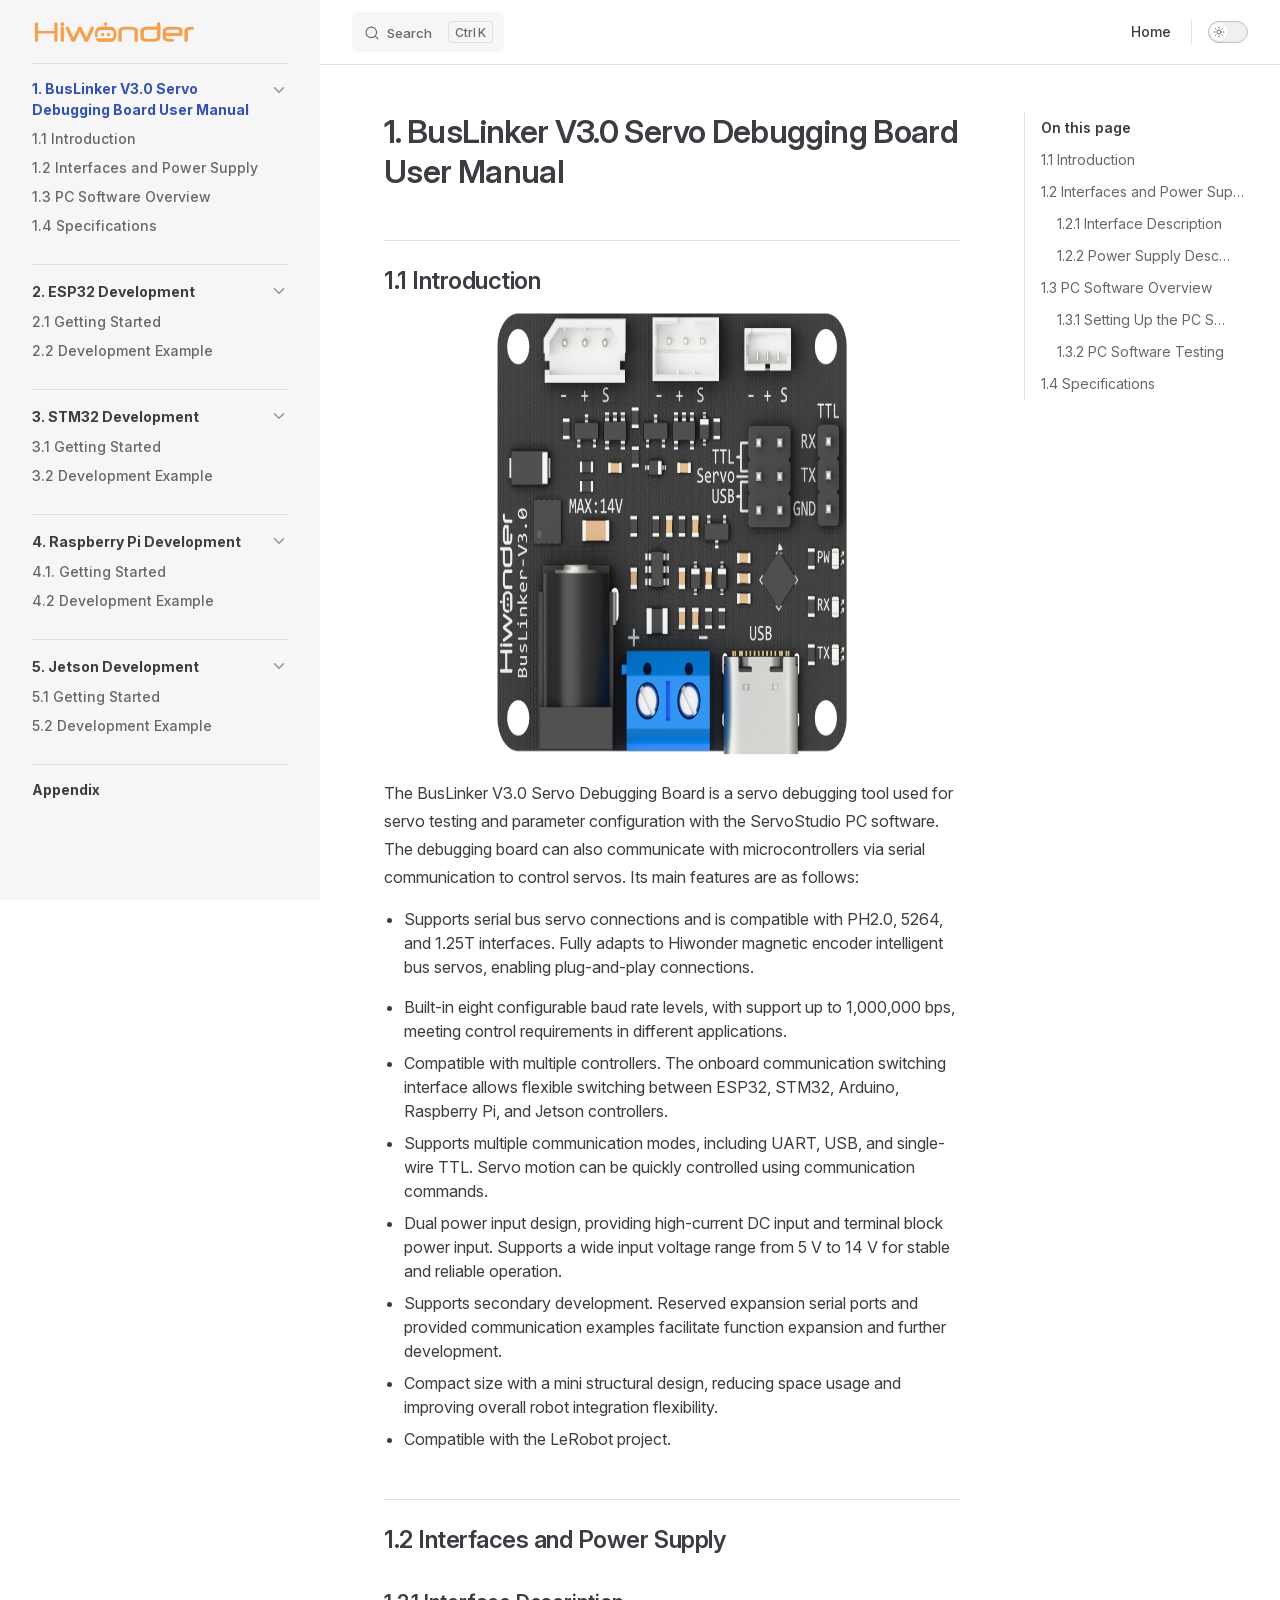
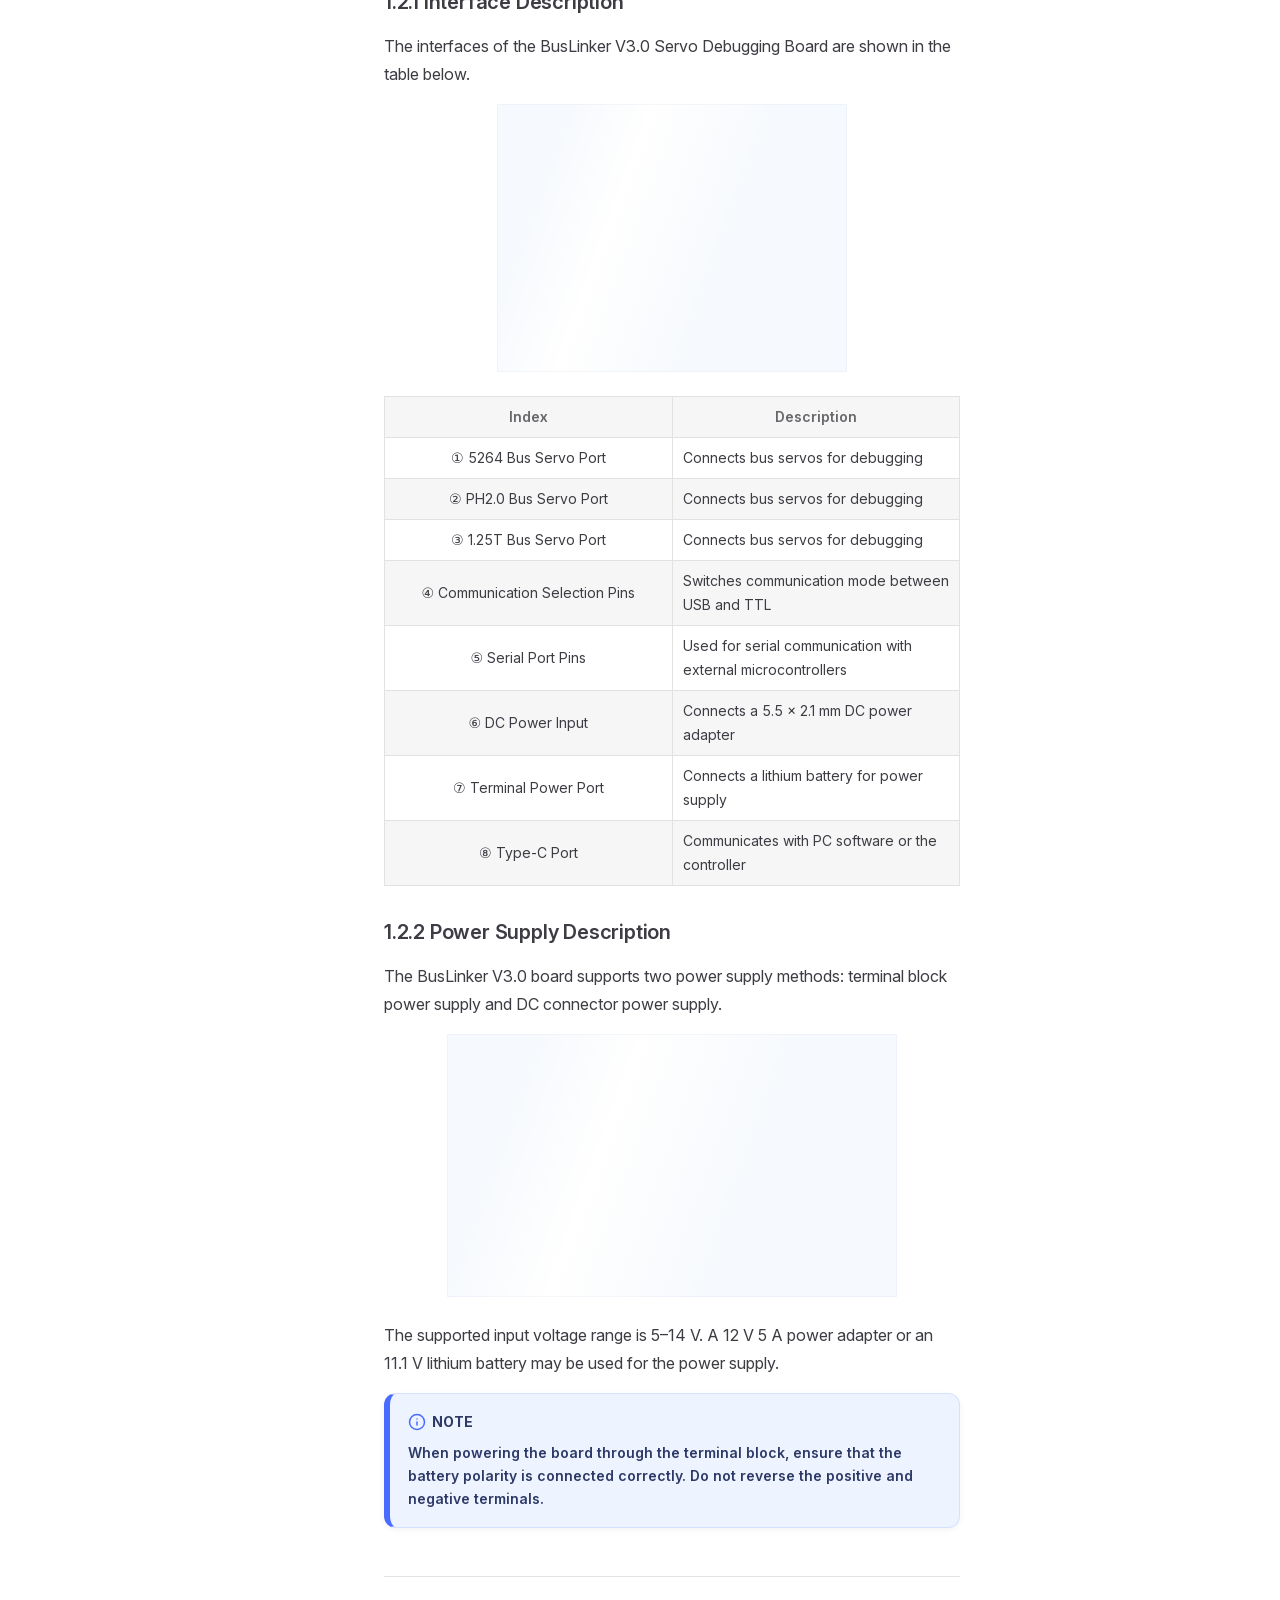
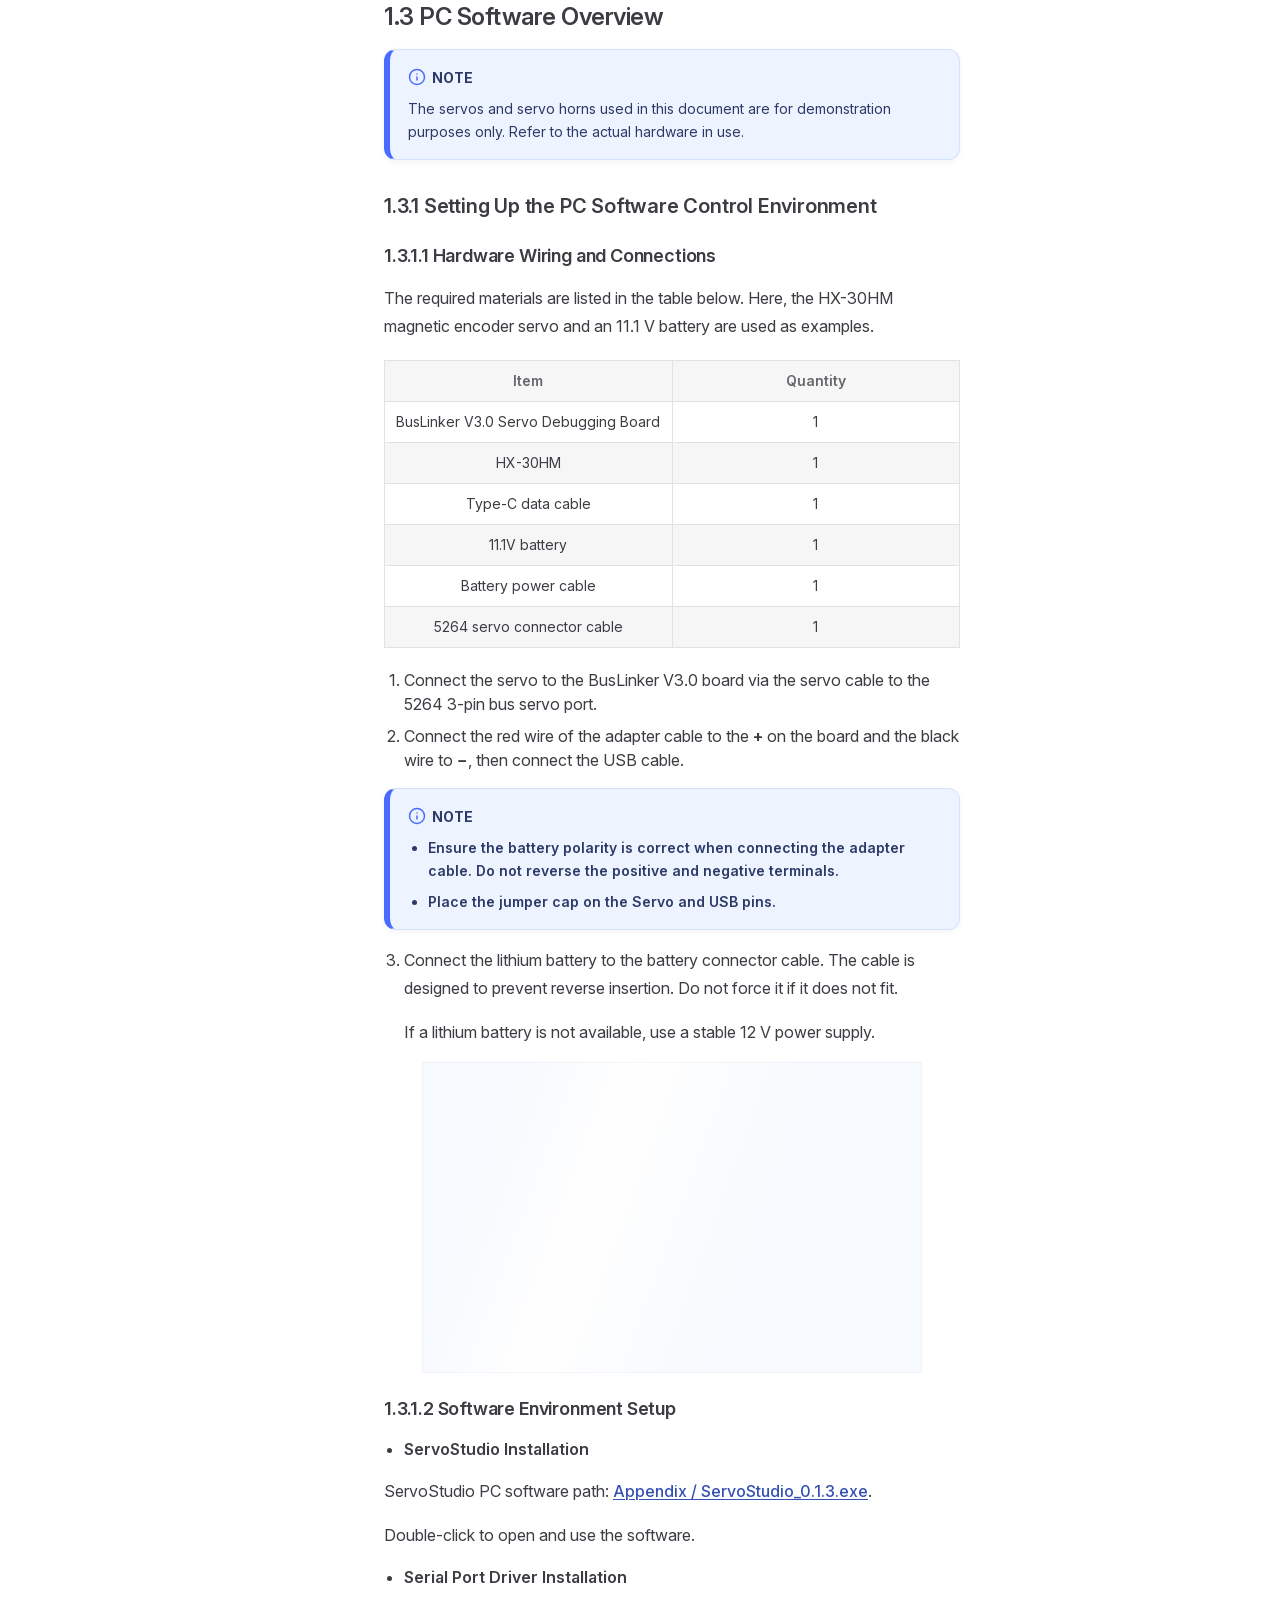
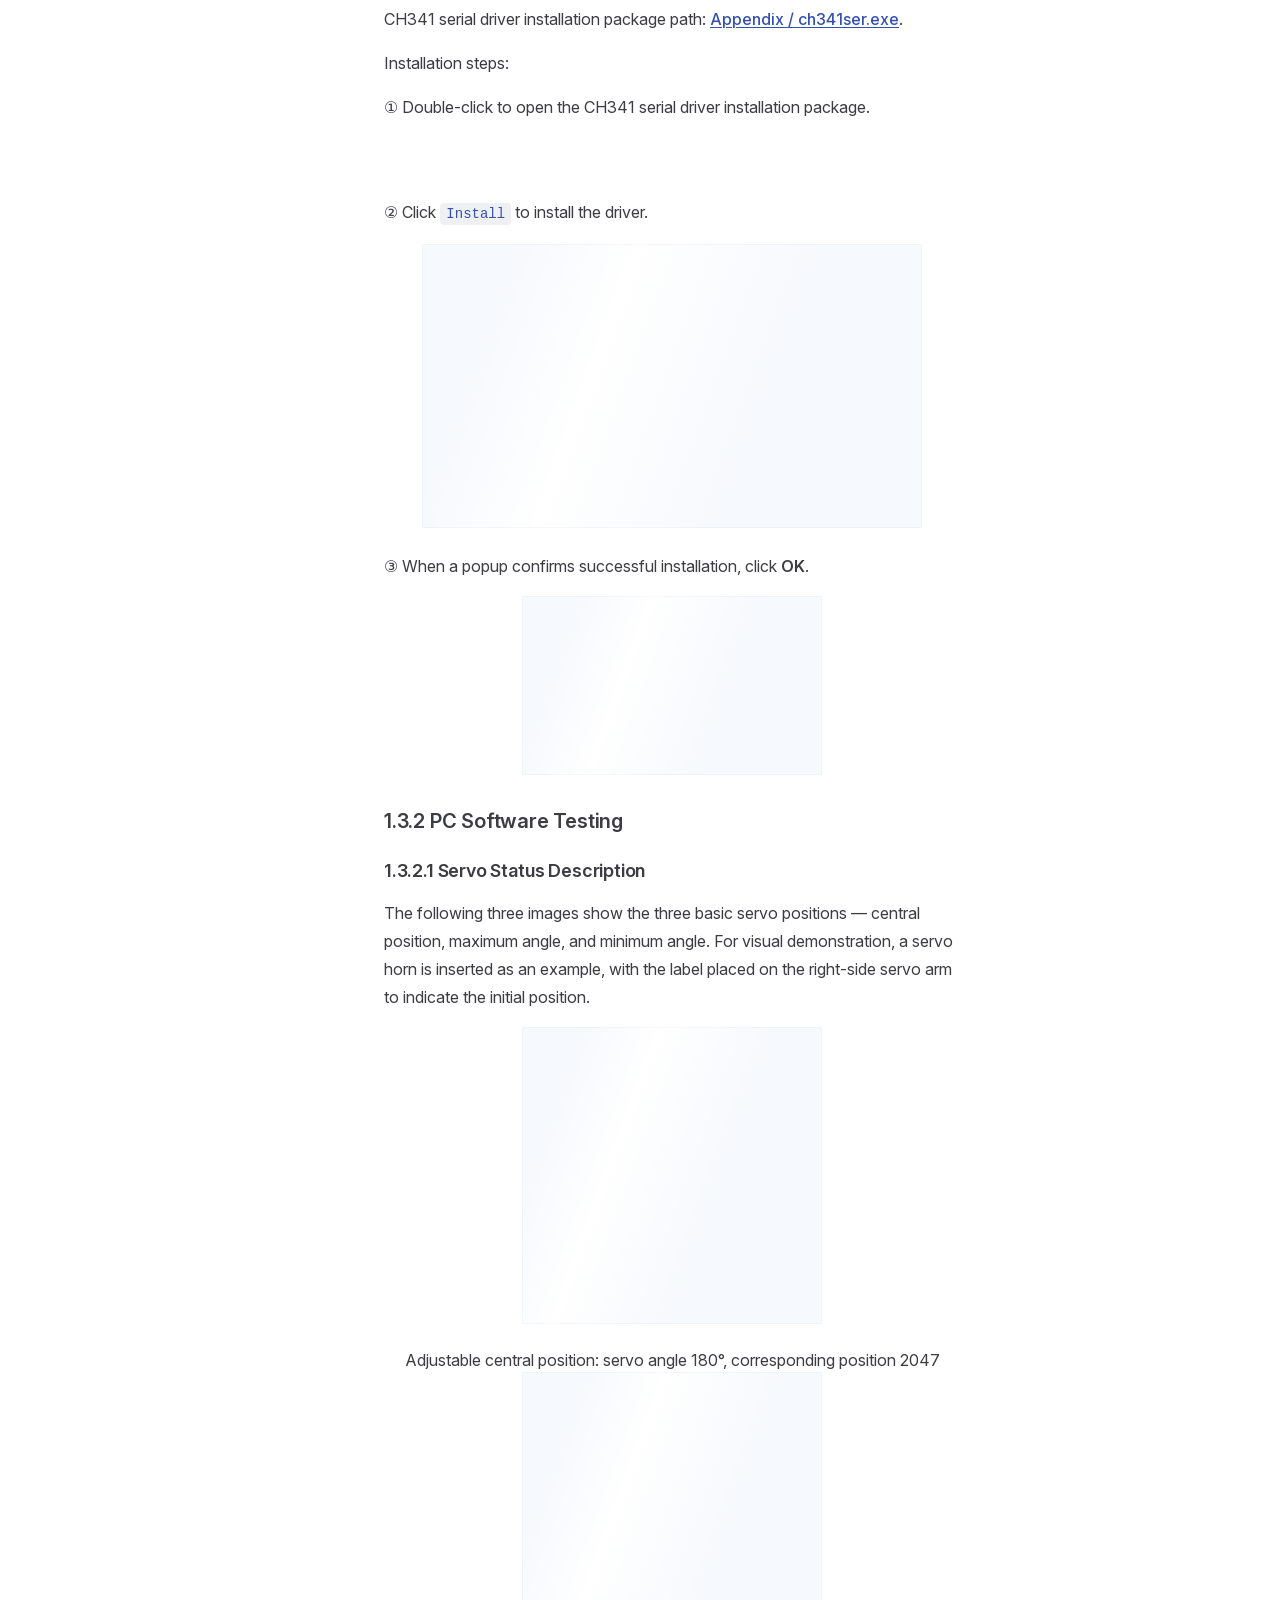
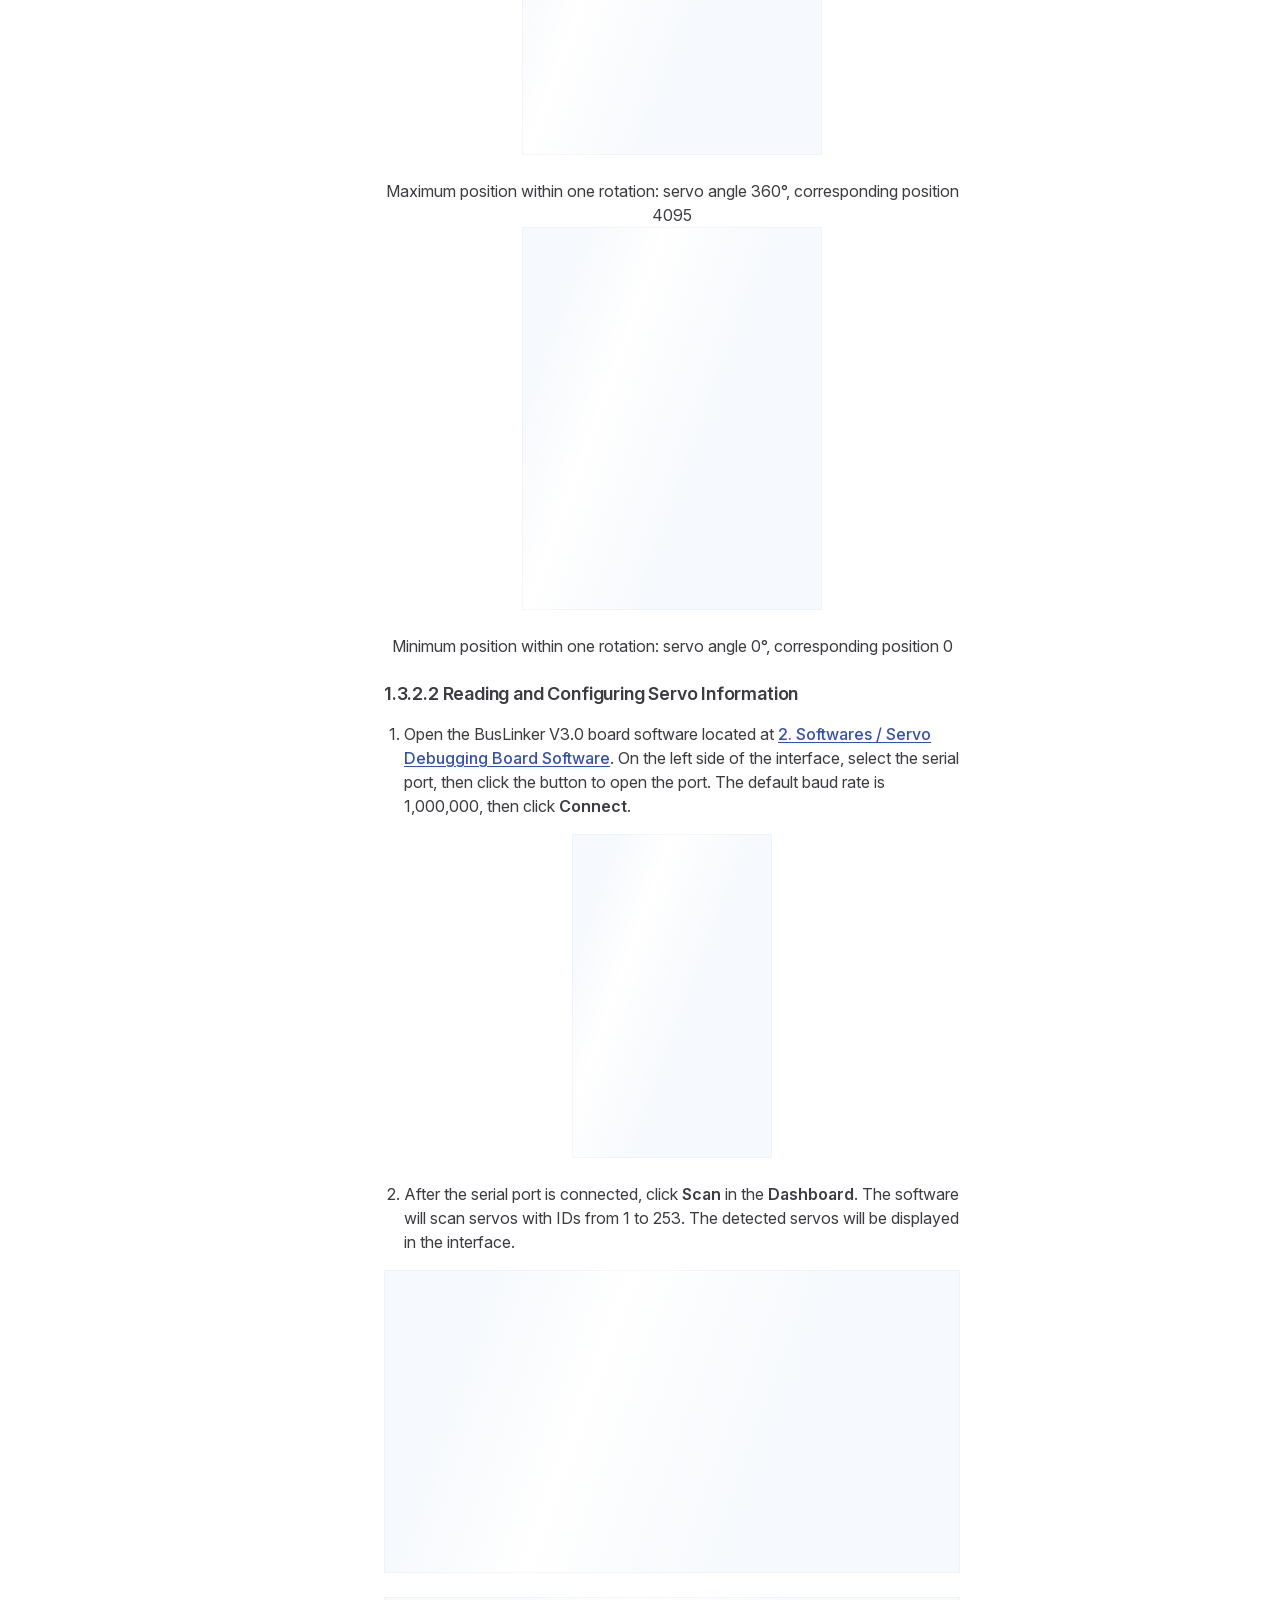
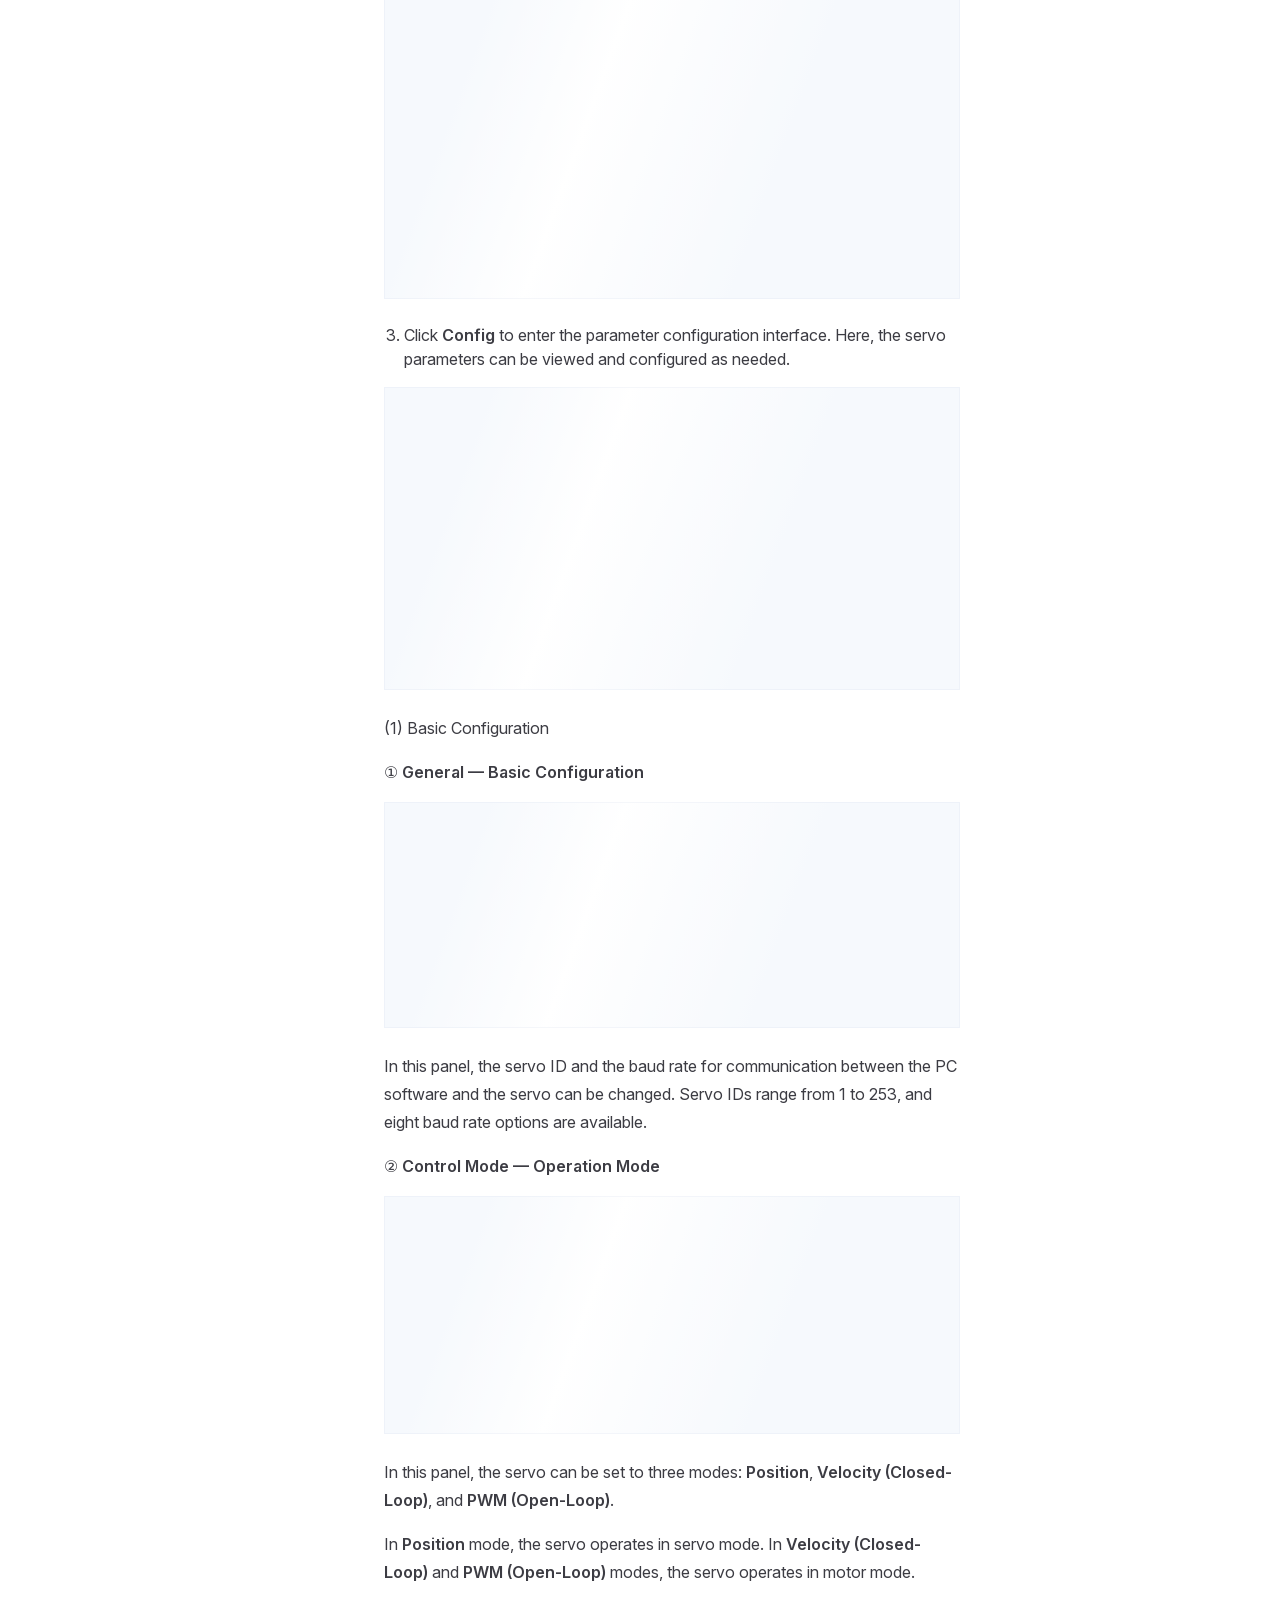
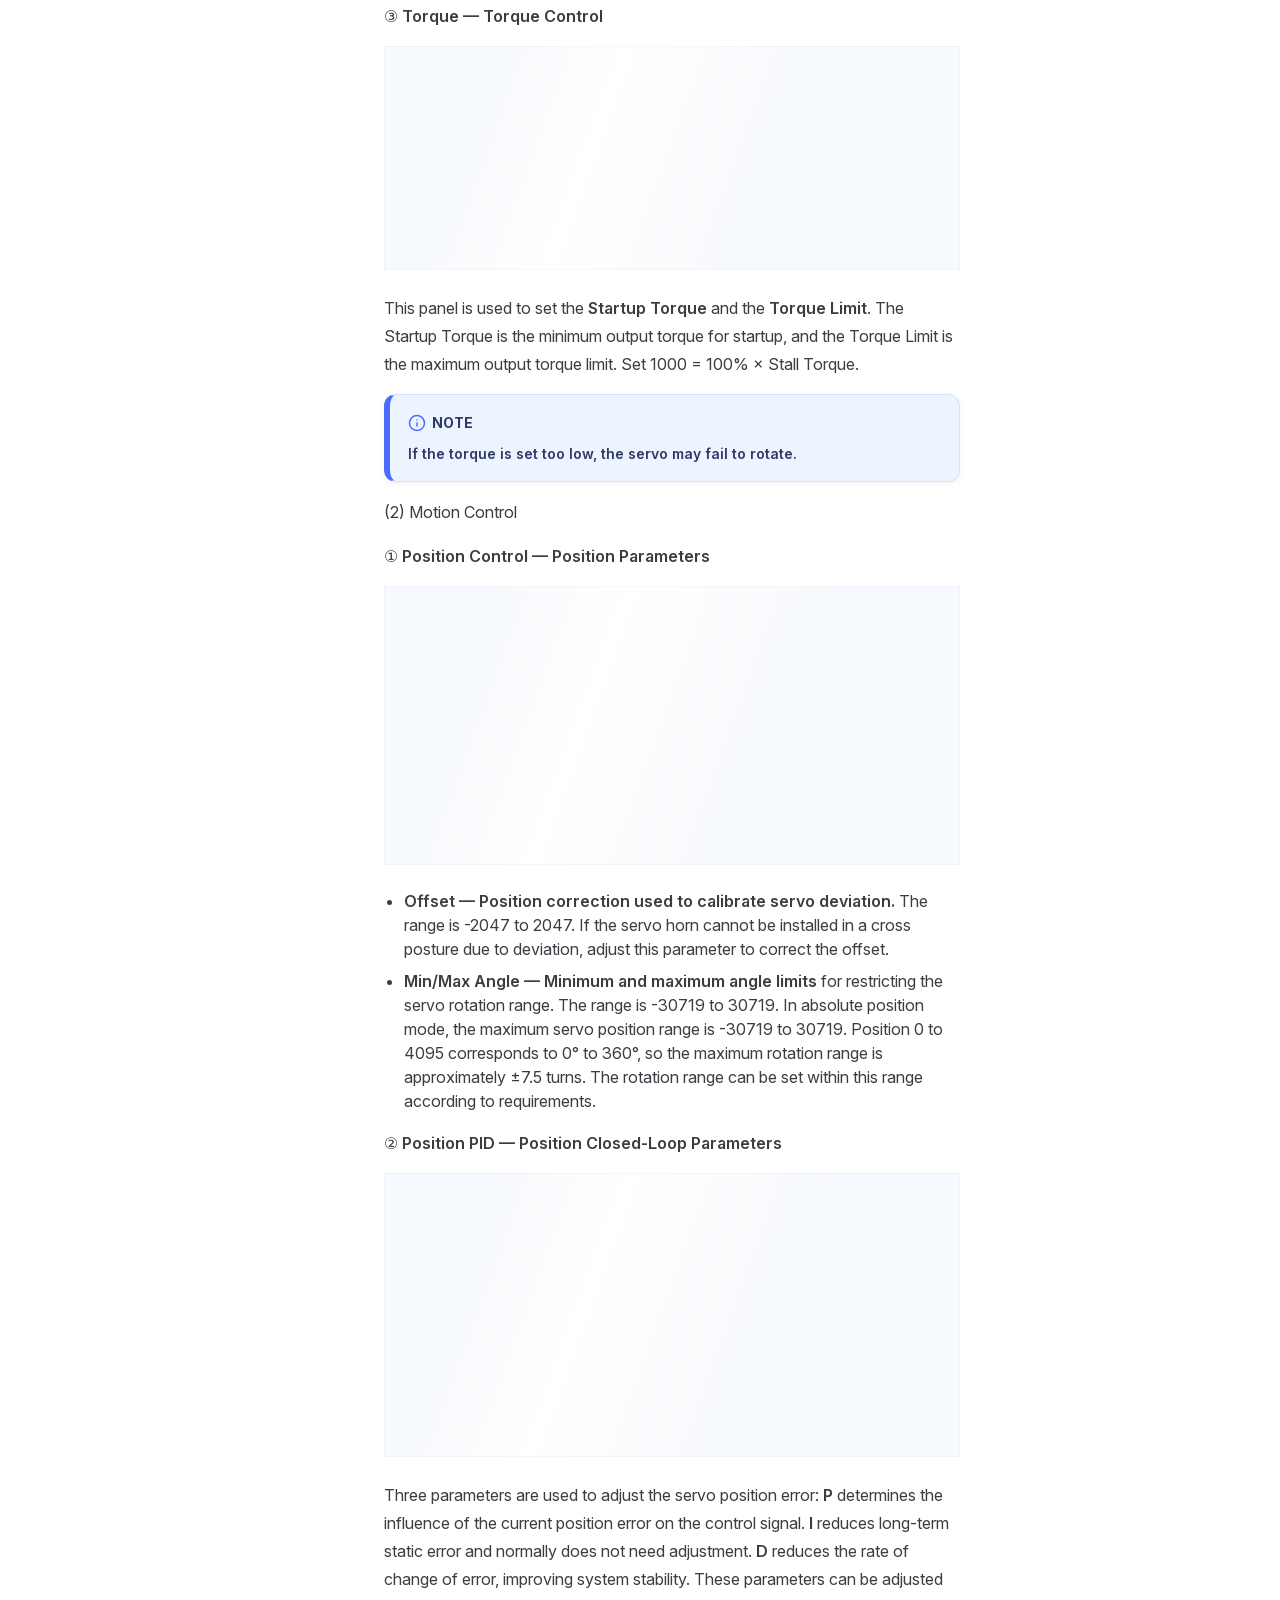
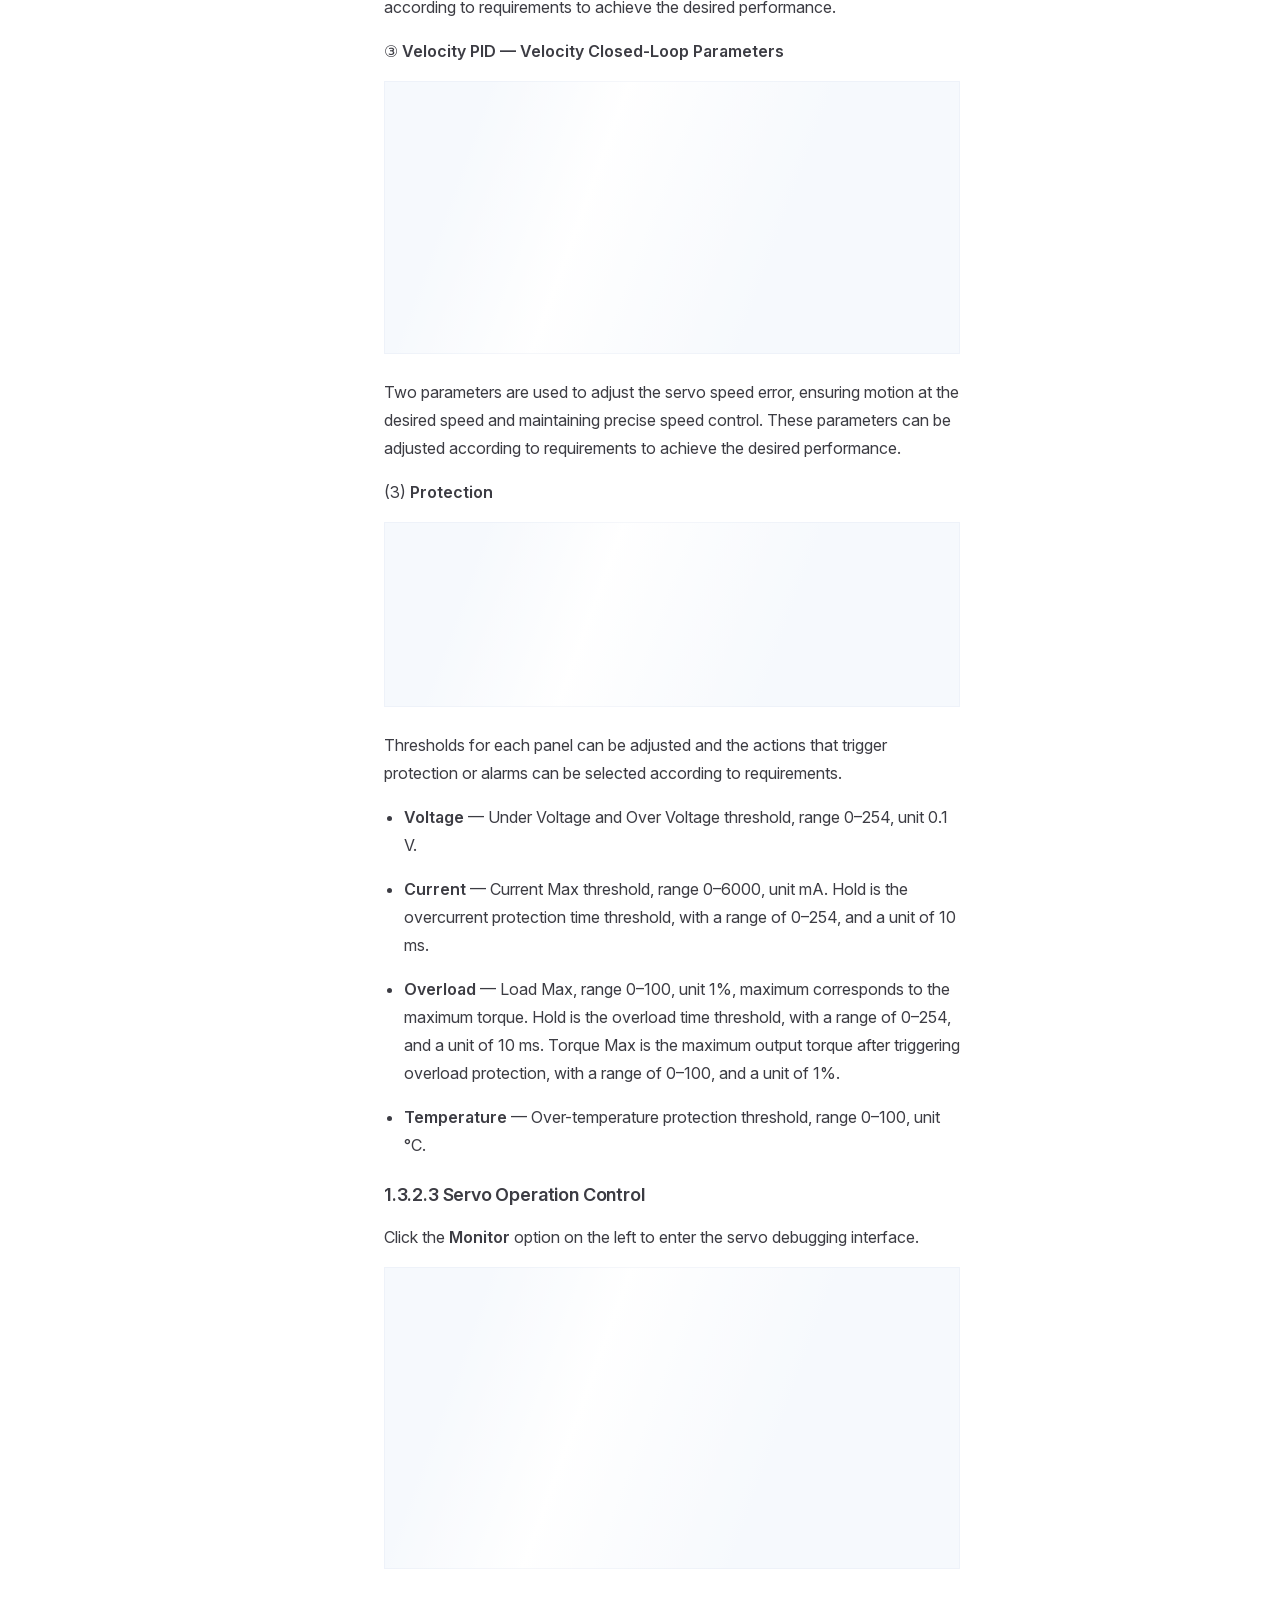
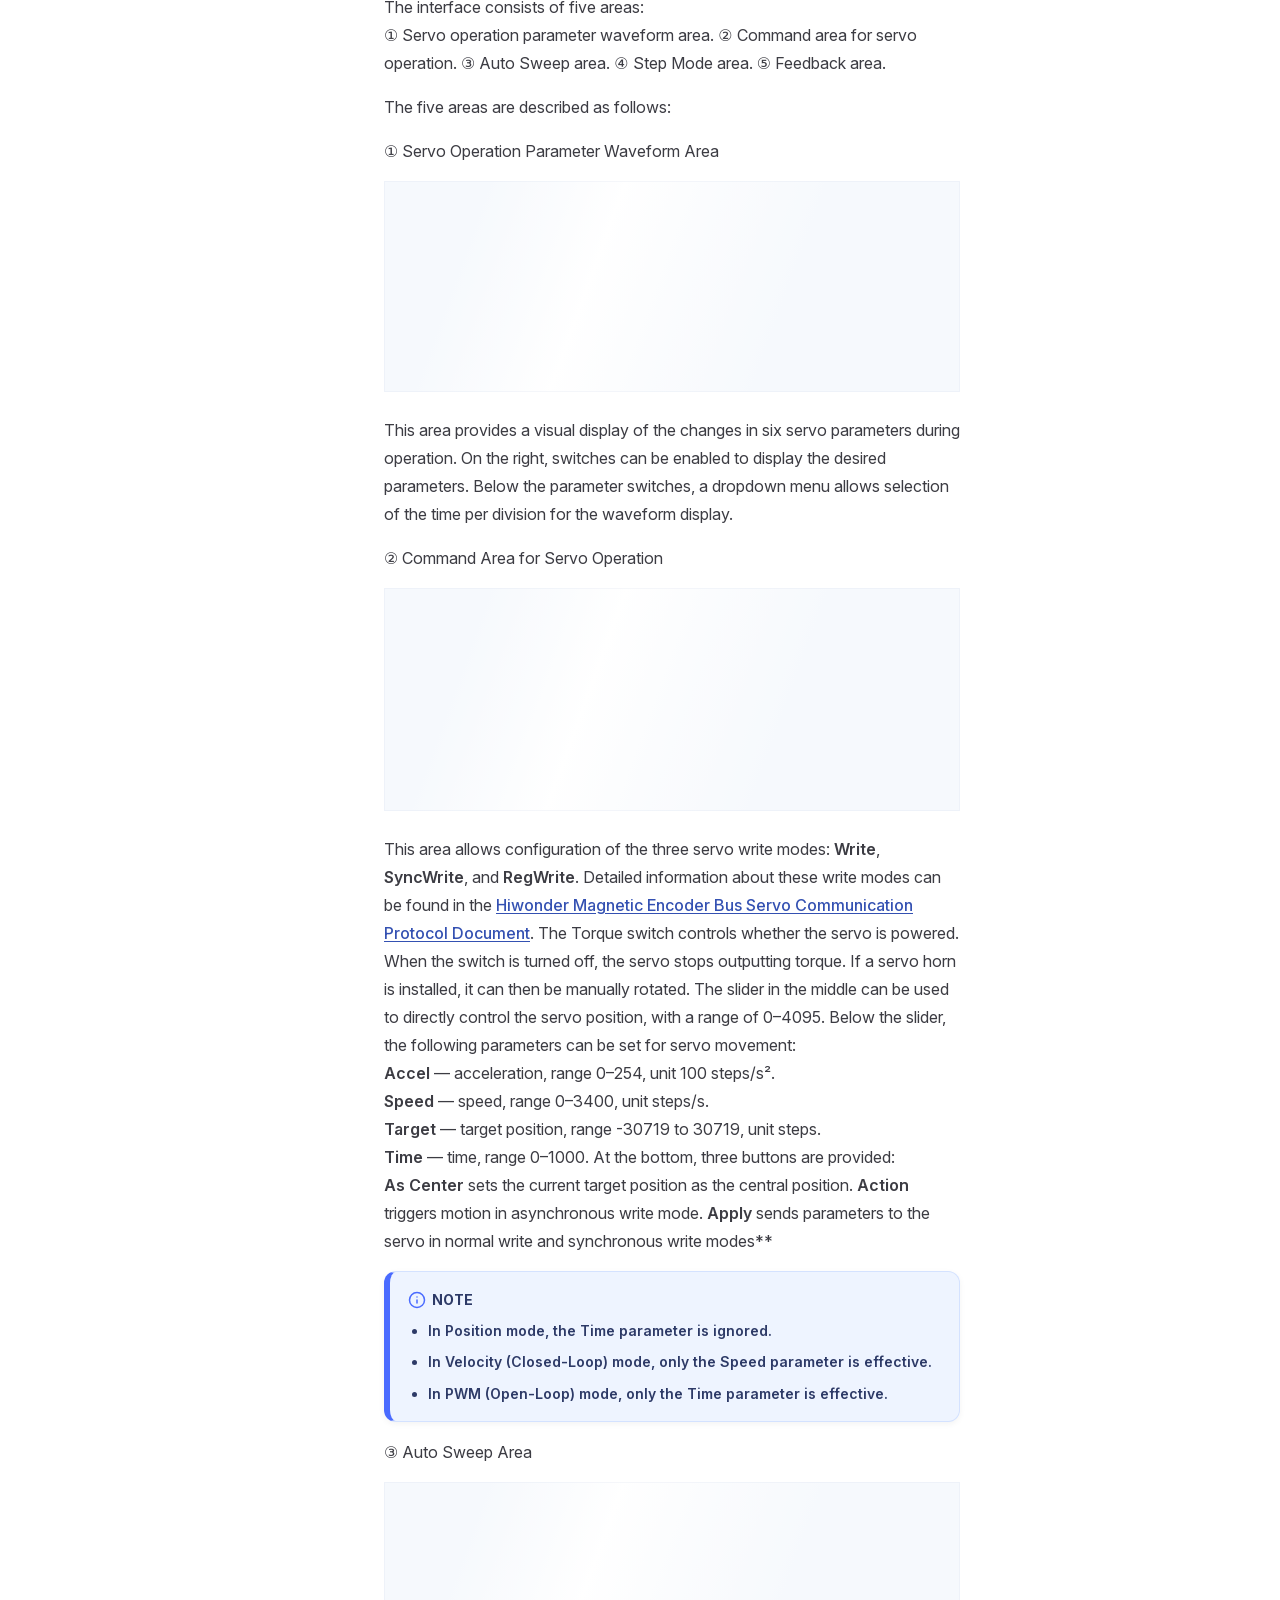
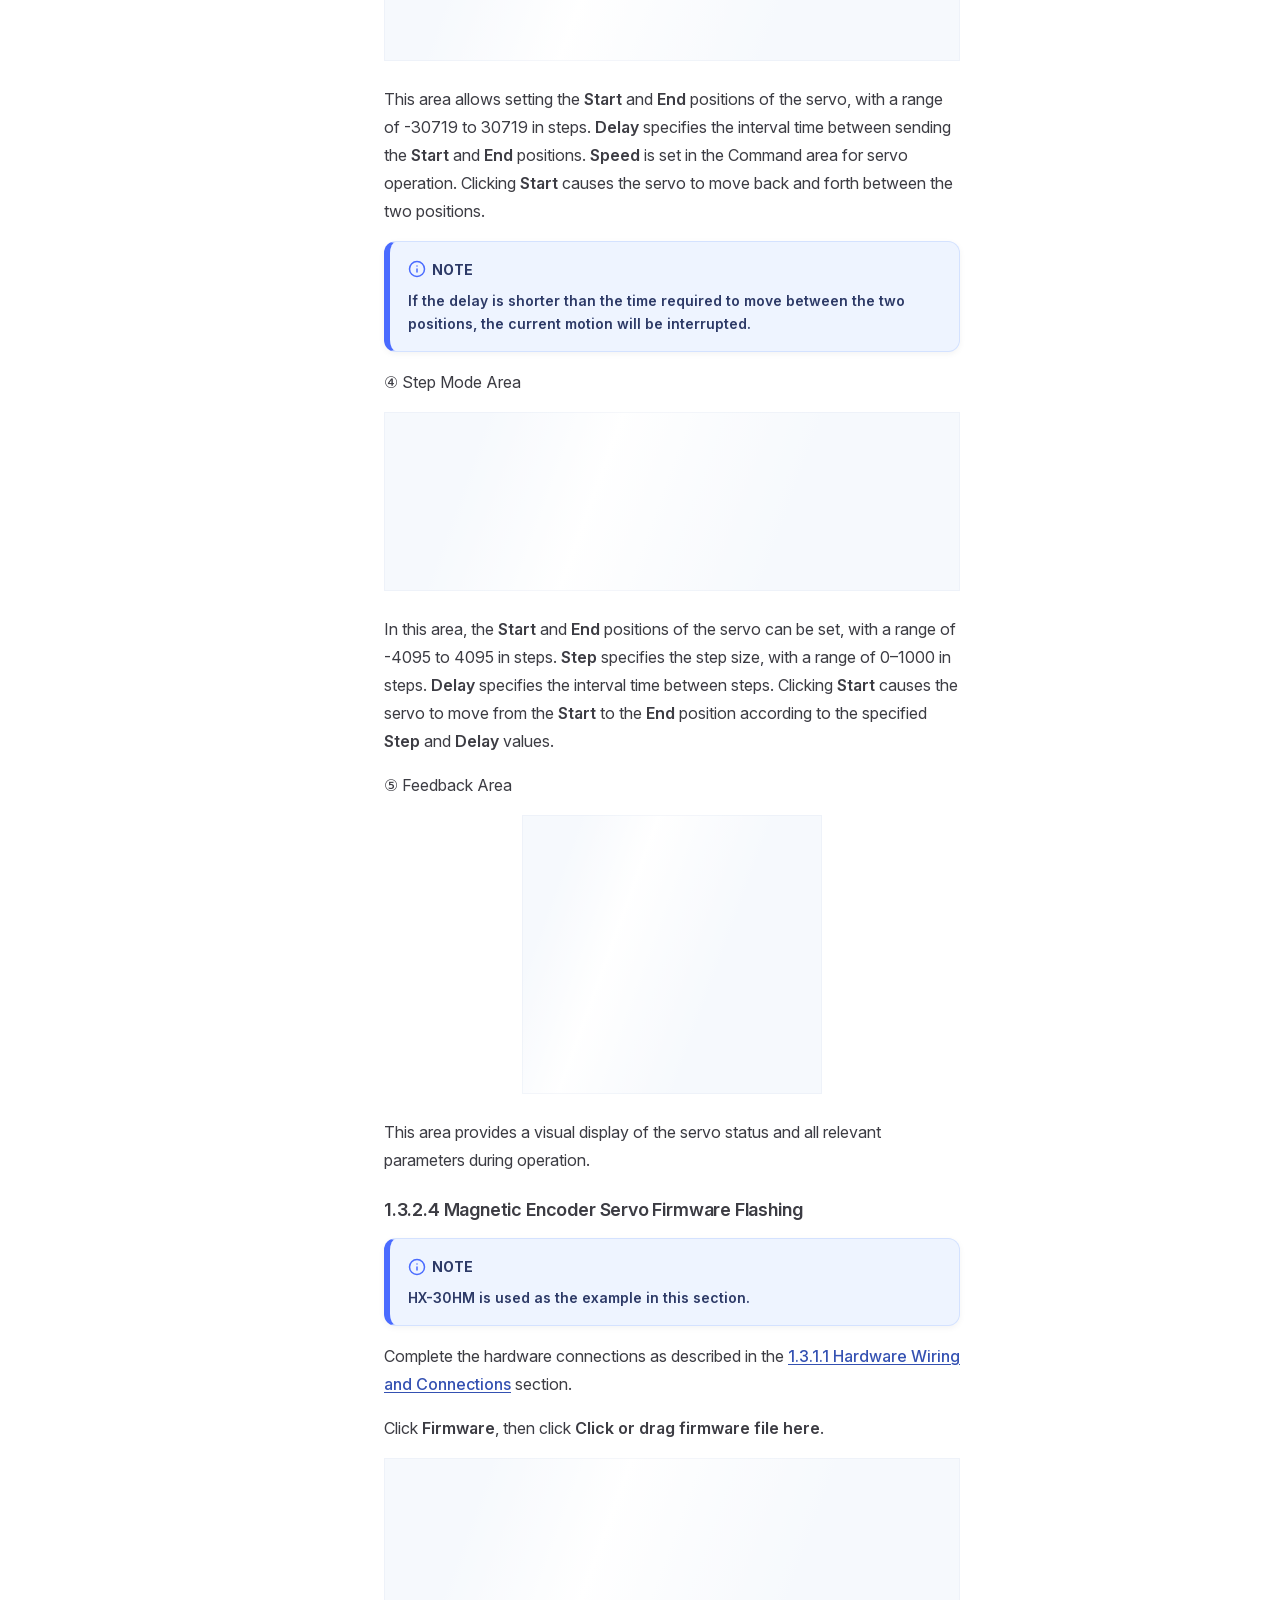
==== projects/BusLinker/en/latest/index.html @ 8a985547 "内容修改" ====
<!DOCTYPE html>
<html lang="en-US" dir="ltr">
  <head>
    <meta charset="utf-8">
    <meta name="viewport" content="width=device-width,initial-scale=1">
    <title>BusLinker Documentation</title>
    <meta name="description" content="BusLinker robot documentation">
    <meta name="generator" content="VitePress v1.6.4">
    <link rel="preload stylesheet" href="/projects/BusLinker/en/latest/assets/style.CBivUoOp.css" as="style">
    <link rel="preload stylesheet" href="/projects/BusLinker/en/latest/vp-icons.css" as="style">
    
    <script type="module" src="/projects/BusLinker/en/latest/assets/app.CJp48HfY.js"></script>
    <link rel="preload" href="/projects/BusLinker/en/latest/assets/inter-roman-latin.Di8DUHzh.woff2" as="font" type="font/woff2" crossorigin="">
    <link rel="modulepreload" href="/projects/BusLinker/en/latest/assets/chunks/theme.DOzkKfAR.js">
    <link rel="modulepreload" href="/projects/BusLinker/en/latest/assets/chunks/framework.FcDY0lca.js">
    <link rel="modulepreload" href="/projects/BusLinker/en/latest/assets/index.md.3Fe4K4QJ.lean.js">
    <link rel="icon" href="/projects/BusLinker/en/latest/favicon.ico">
    <script id="check-dark-mode">(()=>{const e=localStorage.getItem("vitepress-theme-appearance")||"auto",a=window.matchMedia("(prefers-color-scheme: dark)").matches;(!e||e==="auto"?a:e==="dark")&&document.documentElement.classList.add("dark")})();</script>
    <script id="check-mac-os">document.documentElement.classList.toggle("mac",/Mac|iPhone|iPod|iPad/i.test(navigator.platform));</script>
  </head>
  <body>
    <div id="app"><!--[--><div class="page-redirect" style="text-align:center;padding:100px 20px;"><p>Redirecting to content page...</p><p><a href="/projects/BusLinker/en/latest/docs/1_BusLinker_V3.0_Servo_Debugging_Board_User_Manual.html" target="_self">If you are not redirected automatically, click here</a></p></div><!--[--><!----><!--]--><!----><!--]--></div>
    <script>window.__VP_HASH_MAP__=JSON.parse("{\"docs_1_buslinker_v3.0_servo_debugging_board_user_manual.md\":\"tkDpa7lt\",\"docs_2_esp32_development.md\":\"DJHOjUMd\",\"docs_3_stm32_development.md\":\"BE7QywLy\",\"docs_4_raspberry_pi_development.md\":\"ThL2iulq\",\"docs_5_jetson_development.md\":\"YRBrulbA\",\"docs_appendix.md\":\"C3d13DAd\",\"docs_index.md\":\"C0KgOXvF\",\"index.md\":\"3Fe4K4QJ\"}");window.__VP_SITE_DATA__=JSON.parse("{\"lang\":\"en-US\",\"dir\":\"ltr\",\"title\":\"BusLinker Documentation\",\"description\":\"BusLinker robot documentation\",\"base\":\"/projects/BusLinker/en/latest/\",\"head\":[],\"router\":{\"prefetchLinks\":true},\"appearance\":true,\"themeConfig\":{\"siteTitle\":false,\"logo\":\"/e-logo.png\",\"outline\":[2,3],\"search\":{\"provider\":\"local\",\"options\":{\"translations\":{\"button\":{\"buttonText\":\"Search\",\"buttonAriaLabel\":\"Search\"},\"modal\":{\"searchBox\":{\"resetButtonTitle\":\"Clear search query\",\"resetButtonAriaLabel\":\"Clear search query\",\"cancelButtonText\":\"Cancel\",\"cancelButtonAriaLabel\":\"Cancel\"},\"startScreen\":{\"recentSearchTitle\":\"Recent Searches\",\"noRecentSearchText\":\"No recent searches\",\"suggestedQueryTitle\":\"Suggested Queries\"},\"noResultsScreen\":{\"noResultsText\":\"No results found for\",\"suggestedQueryText\":\"You can try searching for\",\"reportMissingResultsText\":\"Have any queries?\",\"reportMissingResultsLinkText\":\"Report here\"},\"footer\":{\"selectText\":\"to select\",\"navigateText\":\"to navigate\",\"closeText\":\"to close\"}}}}},\"nav\":[{\"text\":\"Home\",\"link\":\"https://www.hiwonder.net/\",\"target\":\"_self\"}],\"sidebar\":[{\"text\":\"1. BusLinker V3.0 Servo Debugging Board User Manual\",\"link\":\"/docs/1_BusLinker_V3.0_Servo_Debugging_Board_User_Manual.html\",\"collapsed\":false,\"items\":[{\"text\":\"1.1 Introduction\",\"link\":\"/docs/1_BusLinker_V3.0_Servo_Debugging_Board_User_Manual.html#_1-1-introduction\"},{\"text\":\"1.2 Interfaces and Power Supply\",\"link\":\"/docs/1_BusLinker_V3.0_Servo_Debugging_Board_User_Manual.html#_1-2-interfaces-and-power-supply\"},{\"text\":\"1.3 PC Software Overview\",\"link\":\"/docs/1_BusLinker_V3.0_Servo_Debugging_Board_User_Manual.html#_1-3-pc-software-overview\"},{\"text\":\"1.4 Specifications\",\"link\":\"/docs/1_BusLinker_V3.0_Servo_Debugging_Board_User_Manual.html#_1-4-specifications\"}]},{\"text\":\"2. ESP32 Development\",\"link\":\"/docs/2_ESP32_Development.html\",\"collapsed\":false,\"items\":[{\"text\":\"2.1 Getting Started\",\"link\":\"/docs/2_ESP32_Development.html#_2-1-getting-started\"},{\"text\":\"2.2 Development Example\",\"link\":\"/docs/2_ESP32_Development.html#_2-2-development-example\"}]},{\"text\":\"3. STM32 Development\",\"link\":\"/docs/3_STM32_Development.html\",\"collapsed\":false,\"items\":[{\"text\":\"3.1 Getting Started\",\"link\":\"/docs/3_STM32_Development.html#_3-1-getting-started\"},{\"text\":\"3.2 Development Example\",\"link\":\"/docs/3_STM32_Development.html#_3-2-development-example\"}]},{\"text\":\"4. Raspberry Pi Development\",\"link\":\"/docs/4_Raspberry_Pi_Development.html\",\"collapsed\":false,\"items\":[{\"text\":\"4.1. Getting Started\",\"link\":\"/docs/4_Raspberry_Pi_Development.html#_4-1-getting-started\"},{\"text\":\"4.2 Development Example\",\"link\":\"/docs/4_Raspberry_Pi_Development.html#_4-2-development-example\"}]},{\"text\":\"5. Jetson Development\",\"link\":\"/docs/5_Jetson_Development.html\",\"collapsed\":false,\"items\":[{\"text\":\"5.1 Getting Started\",\"link\":\"/docs/5_Jetson_Development.html#_5-1-getting-started\"},{\"text\":\"5.2 Development Example\",\"link\":\"/docs/5_Jetson_Development.html#_5-2-development-example\"}]},{\"text\":\"Appendix\",\"link\":\"/docs/Appendix.html\",\"collapsed\":false,\"items\":[]}]},\"locales\":{},\"scrollOffset\":134,\"cleanUrls\":false}");</script>
    
  </body>
</html>
---- projects/BusLinker/en/latest/assets/style.CBivUoOp.css ----
@font-face{font-family:Inter;font-style:normal;font-weight:100 900;font-display:swap;src:url(/projects/BusLinker/en/latest/assets/inter-roman-cyrillic-ext.BBPuwvHQ.woff2) format("woff2");unicode-range:U+0460-052F,U+1C80-1C88,U+20B4,U+2DE0-2DFF,U+A640-A69F,U+FE2E-FE2F}@font-face{font-family:Inter;font-style:normal;font-weight:100 900;font-display:swap;src:url(/projects/BusLinker/en/latest/assets/inter-roman-cyrillic.C5lxZ8CY.woff2) format("woff2");unicode-range:U+0301,U+0400-045F,U+0490-0491,U+04B0-04B1,U+2116}@font-face{font-family:Inter;font-style:normal;font-weight:100 900;font-display:swap;src:url(/projects/BusLinker/en/latest/assets/inter-roman-greek-ext.CqjqNYQ-.woff2) format("woff2");unicode-range:U+1F00-1FFF}@font-face{font-family:Inter;font-style:normal;font-weight:100 900;font-display:swap;src:url(/projects/BusLinker/en/latest/assets/inter-roman-greek.BBVDIX6e.woff2) format("woff2");unicode-range:U+0370-0377,U+037A-037F,U+0384-038A,U+038C,U+038E-03A1,U+03A3-03FF}@font-face{font-family:Inter;font-style:normal;font-weight:100 900;font-display:swap;src:url(/projects/BusLinker/en/latest/assets/inter-roman-vietnamese.BjW4sHH5.woff2) format("woff2");unicode-range:U+0102-0103,U+0110-0111,U+0128-0129,U+0168-0169,U+01A0-01A1,U+01AF-01B0,U+0300-0301,U+0303-0304,U+0308-0309,U+0323,U+0329,U+1EA0-1EF9,U+20AB}@font-face{font-family:Inter;font-style:normal;font-weight:100 900;font-display:swap;src:url(/projects/BusLinker/en/latest/assets/inter-roman-latin-ext.4ZJIpNVo.woff2) format("woff2");unicode-range:U+0100-02AF,U+0304,U+0308,U+0329,U+1E00-1E9F,U+1EF2-1EFF,U+2020,U+20A0-20AB,U+20AD-20C0,U+2113,U+2C60-2C7F,U+A720-A7FF}@font-face{font-family:Inter;font-style:normal;font-weight:100 900;font-display:swap;src:url(/projects/BusLinker/en/latest/assets/inter-roman-latin.Di8DUHzh.woff2) format("woff2");unicode-range:U+0000-00FF,U+0131,U+0152-0153,U+02BB-02BC,U+02C6,U+02DA,U+02DC,U+0304,U+0308,U+0329,U+2000-206F,U+2074,U+20AC,U+2122,U+2191,U+2193,U+2212,U+2215,U+FEFF,U+FFFD}@font-face{font-family:Inter;font-style:italic;font-weight:100 900;font-display:swap;src:url(/projects/BusLinker/en/latest/assets/inter-italic-cyrillic-ext.r48I6akx.woff2) format("woff2");unicode-range:U+0460-052F,U+1C80-1C88,U+20B4,U+2DE0-2DFF,U+A640-A69F,U+FE2E-FE2F}@font-face{font-family:Inter;font-style:italic;font-weight:100 900;font-display:swap;src:url(/projects/BusLinker/en/latest/assets/inter-italic-cyrillic.By2_1cv3.woff2) format("woff2");unicode-range:U+0301,U+0400-045F,U+0490-0491,U+04B0-04B1,U+2116}@font-face{font-family:Inter;font-style:italic;font-weight:100 900;font-display:swap;src:url(/projects/BusLinker/en/latest/assets/inter-italic-greek-ext.1u6EdAuj.woff2) format("woff2");unicode-range:U+1F00-1FFF}@font-face{font-family:Inter;font-style:italic;font-weight:100 900;font-display:swap;src:url(/projects/BusLinker/en/latest/assets/inter-italic-greek.DJ8dCoTZ.woff2) format("woff2");unicode-range:U+0370-0377,U+037A-037F,U+0384-038A,U+038C,U+038E-03A1,U+03A3-03FF}@font-face{font-family:Inter;font-style:italic;font-weight:100 900;font-display:swap;src:url(/projects/BusLinker/en/latest/assets/inter-italic-vietnamese.BSbpV94h.woff2) format("woff2");unicode-range:U+0102-0103,U+0110-0111,U+0128-0129,U+0168-0169,U+01A0-01A1,U+01AF-01B0,U+0300-0301,U+0303-0304,U+0308-0309,U+0323,U+0329,U+1EA0-1EF9,U+20AB}@font-face{font-family:Inter;font-style:italic;font-weight:100 900;font-display:swap;src:url(/projects/BusLinker/en/latest/assets/inter-italic-latin-ext.CN1xVJS-.woff2) format("woff2");unicode-range:U+0100-02AF,U+0304,U+0308,U+0329,U+1E00-1E9F,U+1EF2-1EFF,U+2020,U+20A0-20AB,U+20AD-20C0,U+2113,U+2C60-2C7F,U+A720-A7FF}@font-face{font-family:Inter;font-style:italic;font-weight:100 900;font-display:swap;src:url(/projects/BusLinker/en/latest/assets/inter-italic-latin.C2AdPX0b.woff2) format("woff2");unicode-range:U+0000-00FF,U+0131,U+0152-0153,U+02BB-02BC,U+02C6,U+02DA,U+02DC,U+0304,U+0308,U+0329,U+2000-206F,U+2074,U+20AC,U+2122,U+2191,U+2193,U+2212,U+2215,U+FEFF,U+FFFD}@font-face{font-family:Punctuation SC;font-weight:400;src:local("PingFang SC Regular"),local("Noto Sans CJK SC"),local("Microsoft YaHei");unicode-range:U+201C,U+201D,U+2018,U+2019,U+2E3A,U+2014,U+2013,U+2026,U+00B7,U+007E,U+002F}@font-face{font-family:Punctuation SC;font-weight:500;src:local("PingFang SC Medium"),local("Noto Sans CJK SC"),local("Microsoft YaHei");unicode-range:U+201C,U+201D,U+2018,U+2019,U+2E3A,U+2014,U+2013,U+2026,U+00B7,U+007E,U+002F}@font-face{font-family:Punctuation SC;font-weight:600;src:local("PingFang SC Semibold"),local("Noto Sans CJK SC Bold"),local("Microsoft YaHei Bold");unicode-range:U+201C,U+201D,U+2018,U+2019,U+2E3A,U+2014,U+2013,U+2026,U+00B7,U+007E,U+002F}@font-face{font-family:Punctuation SC;font-weight:700;src:local("PingFang SC Semibold"),local("Noto Sans CJK SC Bold"),local("Microsoft YaHei Bold");unicode-range:U+201C,U+201D,U+2018,U+2019,U+2E3A,U+2014,U+2013,U+2026,U+00B7,U+007E,U+002F}:root{--vp-c-white: #ffffff;--vp-c-black: #000000;--vp-c-neutral: var(--vp-c-black);--vp-c-neutral-inverse: var(--vp-c-white)}.dark{--vp-c-neutral: var(--vp-c-white);--vp-c-neutral-inverse: var(--vp-c-black)}:root{--vp-c-gray-1: #dddde3;--vp-c-gray-2: #e4e4e9;--vp-c-gray-3: #ebebef;--vp-c-gray-soft: rgba(142, 150, 170, .14);--vp-c-indigo-1: #3451b2;--vp-c-indigo-2: #3a5ccc;--vp-c-indigo-3: #5672cd;--vp-c-indigo-soft: rgba(100, 108, 255, .14);--vp-c-purple-1: #6f42c1;--vp-c-purple-2: #7e4cc9;--vp-c-purple-3: #8e5cd9;--vp-c-purple-soft: rgba(159, 122, 234, .14);--vp-c-green-1: #18794e;--vp-c-green-2: #299764;--vp-c-green-3: #30a46c;--vp-c-green-soft: rgba(16, 185, 129, .14);--vp-c-yellow-1: #915930;--vp-c-yellow-2: #946300;--vp-c-yellow-3: #9f6a00;--vp-c-yellow-soft: rgba(234, 179, 8, .14);--vp-c-red-1: #b8272c;--vp-c-red-2: #d5393e;--vp-c-red-3: #e0575b;--vp-c-red-soft: rgba(244, 63, 94, .14);--vp-c-sponsor: #db2777}.dark{--vp-c-gray-1: #515c67;--vp-c-gray-2: #414853;--vp-c-gray-3: #32363f;--vp-c-gray-soft: rgba(101, 117, 133, .16);--vp-c-indigo-1: #a8b1ff;--vp-c-indigo-2: #5c73e7;--vp-c-indigo-3: #3e63dd;--vp-c-indigo-soft: rgba(100, 108, 255, .16);--vp-c-purple-1: #c8abfa;--vp-c-purple-2: #a879e6;--vp-c-purple-3: #8e5cd9;--vp-c-purple-soft: rgba(159, 122, 234, .16);--vp-c-green-1: #3dd68c;--vp-c-green-2: #30a46c;--vp-c-green-3: #298459;--vp-c-green-soft: rgba(16, 185, 129, .16);--vp-c-yellow-1: #f9b44e;--vp-c-yellow-2: #da8b17;--vp-c-yellow-3: #a46a0a;--vp-c-yellow-soft: rgba(234, 179, 8, .16);--vp-c-red-1: #f66f81;--vp-c-red-2: #f14158;--vp-c-red-3: #b62a3c;--vp-c-red-soft: rgba(244, 63, 94, .16)}:root{--vp-c-bg: #ffffff;--vp-c-bg-alt: #f6f6f7;--vp-c-bg-elv: #ffffff;--vp-c-bg-soft: #f6f6f7}.dark{--vp-c-bg: #1b1b1f;--vp-c-bg-alt: #161618;--vp-c-bg-elv: #202127;--vp-c-bg-soft: #202127}:root{--vp-c-border: #c2c2c4;--vp-c-divider: #e2e2e3;--vp-c-gutter: #e2e2e3}.dark{--vp-c-border: #3c3f44;--vp-c-divider: #2e2e32;--vp-c-gutter: #000000}:root{--vp-c-text-1: #3c3c43;--vp-c-text-2: #67676c;--vp-c-text-3: #929295}.dark{--vp-c-text-1: #dfdfd6;--vp-c-text-2: #98989f;--vp-c-text-3: #6a6a71}:root{--vp-c-default-1: var(--vp-c-gray-1);--vp-c-default-2: var(--vp-c-gray-2);--vp-c-default-3: var(--vp-c-gray-3);--vp-c-default-soft: var(--vp-c-gray-soft);--vp-c-brand-1: var(--vp-c-indigo-1);--vp-c-brand-2: var(--vp-c-indigo-2);--vp-c-brand-3: var(--vp-c-indigo-3);--vp-c-brand-soft: var(--vp-c-indigo-soft);--vp-c-brand: var(--vp-c-brand-1);--vp-c-tip-1: var(--vp-c-brand-1);--vp-c-tip-2: var(--vp-c-brand-2);--vp-c-tip-3: var(--vp-c-brand-3);--vp-c-tip-soft: var(--vp-c-brand-soft);--vp-c-note-1: var(--vp-c-brand-1);--vp-c-note-2: var(--vp-c-brand-2);--vp-c-note-3: var(--vp-c-brand-3);--vp-c-note-soft: var(--vp-c-brand-soft);--vp-c-success-1: var(--vp-c-green-1);--vp-c-success-2: var(--vp-c-green-2);--vp-c-success-3: var(--vp-c-green-3);--vp-c-success-soft: var(--vp-c-green-soft);--vp-c-important-1: var(--vp-c-purple-1);--vp-c-important-2: var(--vp-c-purple-2);--vp-c-important-3: var(--vp-c-purple-3);--vp-c-important-soft: var(--vp-c-purple-soft);--vp-c-warning-1: var(--vp-c-yellow-1);--vp-c-warning-2: var(--vp-c-yellow-2);--vp-c-warning-3: var(--vp-c-yellow-3);--vp-c-warning-soft: var(--vp-c-yellow-soft);--vp-c-danger-1: var(--vp-c-red-1);--vp-c-danger-2: var(--vp-c-red-2);--vp-c-danger-3: var(--vp-c-red-3);--vp-c-danger-soft: var(--vp-c-red-soft);--vp-c-caution-1: var(--vp-c-red-1);--vp-c-caution-2: var(--vp-c-red-2);--vp-c-caution-3: var(--vp-c-red-3);--vp-c-caution-soft: var(--vp-c-red-soft)}:root{--vp-font-family-base: "Inter", ui-sans-serif, system-ui, sans-serif, "Apple Color Emoji", "Segoe UI Emoji", "Segoe UI Symbol", "Noto Color Emoji";--vp-font-family-mono: ui-monospace, "Menlo", "Monaco", "Consolas", "Liberation Mono", "Courier New", monospace;font-optical-sizing:auto}:root:where(:lang(zh)){--vp-font-family-base: "Punctuation SC", "Inter", ui-sans-serif, system-ui, sans-serif, "Apple Color Emoji", "Segoe UI Emoji", "Segoe UI Symbol", "Noto Color Emoji"}:root{--vp-shadow-1: 0 1px 2px rgba(0, 0, 0, .04), 0 1px 2px rgba(0, 0, 0, .06);--vp-shadow-2: 0 3px 12px rgba(0, 0, 0, .07), 0 1px 4px rgba(0, 0, 0, .07);--vp-shadow-3: 0 12px 32px rgba(0, 0, 0, .1), 0 2px 6px rgba(0, 0, 0, .08);--vp-shadow-4: 0 14px 44px rgba(0, 0, 0, .12), 0 3px 9px rgba(0, 0, 0, .12);--vp-shadow-5: 0 18px 56px rgba(0, 0, 0, .16), 0 4px 12px rgba(0, 0, 0, .16)}:root{--vp-z-index-footer: 10;--vp-z-index-local-nav: 20;--vp-z-index-nav: 30;--vp-z-index-layout-top: 40;--vp-z-index-backdrop: 50;--vp-z-index-sidebar: 60}@media (min-width: 960px){:root{--vp-z-index-sidebar: 25}}:root{--vp-layout-max-width: 1440px}:root{--vp-header-anchor-symbol: "#"}:root{--vp-code-line-height: 1.7;--vp-code-font-size: .875em;--vp-code-color: var(--vp-c-brand-1);--vp-code-link-color: var(--vp-c-brand-1);--vp-code-link-hover-color: var(--vp-c-brand-2);--vp-code-bg: var(--vp-c-default-soft);--vp-code-block-color: var(--vp-c-text-2);--vp-code-block-bg: var(--vp-c-bg-alt);--vp-code-block-divider-color: var(--vp-c-gutter);--vp-code-lang-color: var(--vp-c-text-3);--vp-code-line-highlight-color: var(--vp-c-default-soft);--vp-code-line-number-color: var(--vp-c-text-3);--vp-code-line-diff-add-color: var(--vp-c-success-soft);--vp-code-line-diff-add-symbol-color: var(--vp-c-success-1);--vp-code-line-diff-remove-color: var(--vp-c-danger-soft);--vp-code-line-diff-remove-symbol-color: var(--vp-c-danger-1);--vp-code-line-warning-color: var(--vp-c-warning-soft);--vp-code-line-error-color: var(--vp-c-danger-soft);--vp-code-copy-code-border-color: var(--vp-c-divider);--vp-code-copy-code-bg: var(--vp-c-bg-soft);--vp-code-copy-code-hover-border-color: var(--vp-c-divider);--vp-code-copy-code-hover-bg: var(--vp-c-bg);--vp-code-copy-code-active-text: var(--vp-c-text-2);--vp-code-copy-copied-text-content: "Copied";--vp-code-tab-divider: var(--vp-code-block-divider-color);--vp-code-tab-text-color: var(--vp-c-text-2);--vp-code-tab-bg: var(--vp-code-block-bg);--vp-code-tab-hover-text-color: var(--vp-c-text-1);--vp-code-tab-active-text-color: var(--vp-c-text-1);--vp-code-tab-active-bar-color: var(--vp-c-brand-1)}:lang(es),:lang(pt){--vp-code-copy-copied-text-content: "Copiado"}:lang(fa){--vp-code-copy-copied-text-content: "کپی شد"}:lang(ko){--vp-code-copy-copied-text-content: "복사됨"}:lang(ru){--vp-code-copy-copied-text-content: "Скопировано"}:lang(zh){--vp-code-copy-copied-text-content: "已复制"}:root{--vp-button-brand-border: transparent;--vp-button-brand-text: var(--vp-c-white);--vp-button-brand-bg: var(--vp-c-brand-3);--vp-button-brand-hover-border: transparent;--vp-button-brand-hover-text: var(--vp-c-white);--vp-button-brand-hover-bg: var(--vp-c-brand-2);--vp-button-brand-active-border: transparent;--vp-button-brand-active-text: var(--vp-c-white);--vp-button-brand-active-bg: var(--vp-c-brand-1);--vp-button-alt-border: transparent;--vp-button-alt-text: var(--vp-c-text-1);--vp-button-alt-bg: var(--vp-c-default-3);--vp-button-alt-hover-border: transparent;--vp-button-alt-hover-text: var(--vp-c-text-1);--vp-button-alt-hover-bg: var(--vp-c-default-2);--vp-button-alt-active-border: transparent;--vp-button-alt-active-text: var(--vp-c-text-1);--vp-button-alt-active-bg: var(--vp-c-default-1);--vp-button-sponsor-border: var(--vp-c-text-2);--vp-button-sponsor-text: var(--vp-c-text-2);--vp-button-sponsor-bg: transparent;--vp-button-sponsor-hover-border: var(--vp-c-sponsor);--vp-button-sponsor-hover-text: var(--vp-c-sponsor);--vp-button-sponsor-hover-bg: transparent;--vp-button-sponsor-active-border: var(--vp-c-sponsor);--vp-button-sponsor-active-text: var(--vp-c-sponsor);--vp-button-sponsor-active-bg: transparent}:root{--vp-custom-block-font-size: 14px;--vp-custom-block-code-font-size: 13px;--vp-custom-block-info-border: transparent;--vp-custom-block-info-text: var(--vp-c-text-1);--vp-custom-block-info-bg: var(--vp-c-default-soft);--vp-custom-block-info-code-bg: var(--vp-c-default-soft);--vp-custom-block-note-border: transparent;--vp-custom-block-note-text: var(--vp-c-text-1);--vp-custom-block-note-bg: var(--vp-c-default-soft);--vp-custom-block-note-code-bg: var(--vp-c-default-soft);--vp-custom-block-tip-border: transparent;--vp-custom-block-tip-text: var(--vp-c-text-1);--vp-custom-block-tip-bg: var(--vp-c-tip-soft);--vp-custom-block-tip-code-bg: var(--vp-c-tip-soft);--vp-custom-block-important-border: transparent;--vp-custom-block-important-text: var(--vp-c-text-1);--vp-custom-block-important-bg: var(--vp-c-important-soft);--vp-custom-block-important-code-bg: var(--vp-c-important-soft);--vp-custom-block-warning-border: transparent;--vp-custom-block-warning-text: var(--vp-c-text-1);--vp-custom-block-warning-bg: var(--vp-c-warning-soft);--vp-custom-block-warning-code-bg: var(--vp-c-warning-soft);--vp-custom-block-danger-border: transparent;--vp-custom-block-danger-text: var(--vp-c-text-1);--vp-custom-block-danger-bg: var(--vp-c-danger-soft);--vp-custom-block-danger-code-bg: var(--vp-c-danger-soft);--vp-custom-block-caution-border: transparent;--vp-custom-block-caution-text: var(--vp-c-text-1);--vp-custom-block-caution-bg: var(--vp-c-caution-soft);--vp-custom-block-caution-code-bg: var(--vp-c-caution-soft);--vp-custom-block-details-border: var(--vp-custom-block-info-border);--vp-custom-block-details-text: var(--vp-custom-block-info-text);--vp-custom-block-details-bg: var(--vp-custom-block-info-bg);--vp-custom-block-details-code-bg: var(--vp-custom-block-info-code-bg)}:root{--vp-input-border-color: var(--vp-c-border);--vp-input-bg-color: var(--vp-c-bg-alt);--vp-input-switch-bg-color: var(--vp-c-default-soft)}:root{--vp-nav-height: 64px;--vp-nav-bg-color: var(--vp-c-bg);--vp-nav-screen-bg-color: var(--vp-c-bg);--vp-nav-logo-height: 24px}.hide-nav{--vp-nav-height: 0px}.hide-nav .VPSidebar{--vp-nav-height: 22px}:root{--vp-local-nav-bg-color: var(--vp-c-bg)}:root{--vp-sidebar-width: 272px;--vp-sidebar-bg-color: var(--vp-c-bg-alt)}:root{--vp-backdrop-bg-color: rgba(0, 0, 0, .6)}:root{--vp-home-hero-name-color: var(--vp-c-brand-1);--vp-home-hero-name-background: transparent;--vp-home-hero-image-background-image: none;--vp-home-hero-image-filter: none}:root{--vp-badge-info-border: transparent;--vp-badge-info-text: var(--vp-c-text-2);--vp-badge-info-bg: var(--vp-c-default-soft);--vp-badge-tip-border: transparent;--vp-badge-tip-text: var(--vp-c-tip-1);--vp-badge-tip-bg: var(--vp-c-tip-soft);--vp-badge-warning-border: transparent;--vp-badge-warning-text: var(--vp-c-warning-1);--vp-badge-warning-bg: var(--vp-c-warning-soft);--vp-badge-danger-border: transparent;--vp-badge-danger-text: var(--vp-c-danger-1);--vp-badge-danger-bg: var(--vp-c-danger-soft)}:root{--vp-carbon-ads-text-color: var(--vp-c-text-1);--vp-carbon-ads-poweredby-color: var(--vp-c-text-2);--vp-carbon-ads-bg-color: var(--vp-c-bg-soft);--vp-carbon-ads-hover-text-color: var(--vp-c-brand-1);--vp-carbon-ads-hover-poweredby-color: var(--vp-c-text-1)}:root{--vp-local-search-bg: var(--vp-c-bg);--vp-local-search-result-bg: var(--vp-c-bg);--vp-local-search-result-border: var(--vp-c-divider);--vp-local-search-result-selected-bg: var(--vp-c-bg);--vp-local-search-result-selected-border: var(--vp-c-brand-1);--vp-local-search-highlight-bg: var(--vp-c-brand-1);--vp-local-search-highlight-text: var(--vp-c-neutral-inverse)}@media (prefers-reduced-motion: reduce){*,:before,:after{animation-delay:-1ms!important;animation-duration:1ms!important;animation-iteration-count:1!important;background-attachment:initial!important;scroll-behavior:auto!important;transition-duration:0s!important;transition-delay:0s!important}}*,:before,:after{box-sizing:border-box}html{line-height:1.4;font-size:16px;-webkit-text-size-adjust:100%}html.dark{color-scheme:dark}body{margin:0;width:100%;min-width:320px;min-height:100vh;line-height:24px;font-family:var(--vp-font-family-base);font-size:16px;font-weight:400;color:var(--vp-c-text-1);background-color:var(--vp-c-bg);font-synthesis:style;text-rendering:optimizeLegibility;-webkit-font-smoothing:antialiased;-moz-osx-font-smoothing:grayscale}main{display:block}h1,h2,h3,h4,h5,h6{margin:0;line-height:24px;font-size:16px;font-weight:400}p{margin:0}strong,b{font-weight:600}a,area,button,[role=button],input,label,select,summary,textarea{touch-action:manipulation}a{color:inherit;text-decoration:inherit}ol,ul{list-style:none;margin:0;padding:0}blockquote{margin:0}pre,code,kbd,samp{font-family:var(--vp-font-family-mono)}img,svg,video,canvas,audio,iframe,embed,object{display:block}figure{margin:0}img,video{max-width:100%;height:auto}button,input,optgroup,select,textarea{border:0;padding:0;line-height:inherit;color:inherit}button{padding:0;font-family:inherit;background-color:transparent;background-image:none}button:enabled,[role=button]:enabled{cursor:pointer}button:focus,button:focus-visible{outline:1px dotted;outline:4px auto -webkit-focus-ring-color}button:focus:not(:focus-visible){outline:none!important}input:focus,textarea:focus,select:focus{outline:none}table{border-collapse:collapse}input{background-color:transparent}input:-ms-input-placeholder,textarea:-ms-input-placeholder{color:var(--vp-c-text-3)}input::-ms-input-placeholder,textarea::-ms-input-placeholder{color:var(--vp-c-text-3)}input::placeholder,textarea::placeholder{color:var(--vp-c-text-3)}input::-webkit-outer-spin-button,input::-webkit-inner-spin-button{-webkit-appearance:none;margin:0}input[type=number]{-moz-appearance:textfield}textarea{resize:vertical}select{-webkit-appearance:none}fieldset{margin:0;padding:0}h1,h2,h3,h4,h5,h6,li,p{overflow-wrap:break-word}vite-error-overlay{z-index:9999}mjx-container{overflow-x:auto}mjx-container>svg{display:inline-block;margin:auto}[class^=vpi-],[class*=" vpi-"],.vp-icon{width:1em;height:1em}[class^=vpi-].bg,[class*=" vpi-"].bg,.vp-icon.bg{background-size:100% 100%;background-color:transparent}[class^=vpi-]:not(.bg),[class*=" vpi-"]:not(.bg),.vp-icon:not(.bg){-webkit-mask:var(--icon) no-repeat;mask:var(--icon) no-repeat;-webkit-mask-size:100% 100%;mask-size:100% 100%;background-color:currentColor;color:inherit}.vpi-align-left{--icon: url("data:image/svg+xml,%3Csvg xmlns='http://www.w3.org/2000/svg' fill='none' stroke='currentColor' stroke-linecap='round' stroke-linejoin='round' stroke-width='2' viewBox='0 0 24 24'%3E%3Cpath d='M21 6H3M15 12H3M17 18H3'/%3E%3C/svg%3E")}.vpi-arrow-right,.vpi-arrow-down,.vpi-arrow-left,.vpi-arrow-up{--icon: url("data:image/svg+xml,%3Csvg xmlns='http://www.w3.org/2000/svg' fill='none' stroke='currentColor' stroke-linecap='round' stroke-linejoin='round' stroke-width='2' viewBox='0 0 24 24'%3E%3Cpath d='M5 12h14M12 5l7 7-7 7'/%3E%3C/svg%3E")}.vpi-chevron-right,.vpi-chevron-down,.vpi-chevron-left,.vpi-chevron-up{--icon: url("data:image/svg+xml,%3Csvg xmlns='http://www.w3.org/2000/svg' fill='none' stroke='currentColor' stroke-linecap='round' stroke-linejoin='round' stroke-width='2' viewBox='0 0 24 24'%3E%3Cpath d='m9 18 6-6-6-6'/%3E%3C/svg%3E")}.vpi-chevron-down,.vpi-arrow-down{transform:rotate(90deg)}.vpi-chevron-left,.vpi-arrow-left{transform:rotate(180deg)}.vpi-chevron-up,.vpi-arrow-up{transform:rotate(-90deg)}.vpi-square-pen{--icon: url("data:image/svg+xml,%3Csvg xmlns='http://www.w3.org/2000/svg' fill='none' stroke='currentColor' stroke-linecap='round' stroke-linejoin='round' stroke-width='2' viewBox='0 0 24 24'%3E%3Cpath d='M12 3H5a2 2 0 0 0-2 2v14a2 2 0 0 0 2 2h14a2 2 0 0 0 2-2v-7'/%3E%3Cpath d='M18.375 2.625a2.121 2.121 0 1 1 3 3L12 15l-4 1 1-4Z'/%3E%3C/svg%3E")}.vpi-plus{--icon: url("data:image/svg+xml,%3Csvg xmlns='http://www.w3.org/2000/svg' fill='none' stroke='currentColor' stroke-linecap='round' stroke-linejoin='round' stroke-width='2' viewBox='0 0 24 24'%3E%3Cpath d='M5 12h14M12 5v14'/%3E%3C/svg%3E")}.vpi-sun{--icon: url("data:image/svg+xml,%3Csvg xmlns='http://www.w3.org/2000/svg' fill='none' stroke='currentColor' stroke-linecap='round' stroke-linejoin='round' stroke-width='2' viewBox='0 0 24 24'%3E%3Ccircle cx='12' cy='12' r='4'/%3E%3Cpath d='M12 2v2M12 20v2M4.93 4.93l1.41 1.41M17.66 17.66l1.41 1.41M2 12h2M20 12h2M6.34 17.66l-1.41 1.41M19.07 4.93l-1.41 1.41'/%3E%3C/svg%3E")}.vpi-moon{--icon: url("data:image/svg+xml,%3Csvg xmlns='http://www.w3.org/2000/svg' fill='none' stroke='currentColor' stroke-linecap='round' stroke-linejoin='round' stroke-width='2' viewBox='0 0 24 24'%3E%3Cpath d='M12 3a6 6 0 0 0 9 9 9 9 0 1 1-9-9Z'/%3E%3C/svg%3E")}.vpi-more-horizontal{--icon: url("data:image/svg+xml,%3Csvg xmlns='http://www.w3.org/2000/svg' fill='none' stroke='currentColor' stroke-linecap='round' stroke-linejoin='round' stroke-width='2' viewBox='0 0 24 24'%3E%3Ccircle cx='12' cy='12' r='1'/%3E%3Ccircle cx='19' cy='12' r='1'/%3E%3Ccircle cx='5' cy='12' r='1'/%3E%3C/svg%3E")}.vpi-languages{--icon: url("data:image/svg+xml,%3Csvg xmlns='http://www.w3.org/2000/svg' fill='none' stroke='currentColor' stroke-linecap='round' stroke-linejoin='round' stroke-width='2' viewBox='0 0 24 24'%3E%3Cpath d='m5 8 6 6M4 14l6-6 2-3M2 5h12M7 2h1M22 22l-5-10-5 10M14 18h6'/%3E%3C/svg%3E")}.vpi-heart{--icon: url("data:image/svg+xml,%3Csvg xmlns='http://www.w3.org/2000/svg' fill='none' stroke='currentColor' stroke-linecap='round' stroke-linejoin='round' stroke-width='2' viewBox='0 0 24 24'%3E%3Cpath d='M19 14c1.49-1.46 3-3.21 3-5.5A5.5 5.5 0 0 0 16.5 3c-1.76 0-3 .5-4.5 2-1.5-1.5-2.74-2-4.5-2A5.5 5.5 0 0 0 2 8.5c0 2.3 1.5 4.05 3 5.5l7 7Z'/%3E%3C/svg%3E")}.vpi-search{--icon: url("data:image/svg+xml,%3Csvg xmlns='http://www.w3.org/2000/svg' fill='none' stroke='currentColor' stroke-linecap='round' stroke-linejoin='round' stroke-width='2' viewBox='0 0 24 24'%3E%3Ccircle cx='11' cy='11' r='8'/%3E%3Cpath d='m21 21-4.3-4.3'/%3E%3C/svg%3E")}.vpi-layout-list{--icon: url("data:image/svg+xml,%3Csvg xmlns='http://www.w3.org/2000/svg' fill='none' stroke='currentColor' stroke-linecap='round' stroke-linejoin='round' stroke-width='2' viewBox='0 0 24 24'%3E%3Crect width='7' height='7' x='3' y='3' rx='1'/%3E%3Crect width='7' height='7' x='3' y='14' rx='1'/%3E%3Cpath d='M14 4h7M14 9h7M14 15h7M14 20h7'/%3E%3C/svg%3E")}.vpi-delete{--icon: url("data:image/svg+xml,%3Csvg xmlns='http://www.w3.org/2000/svg' fill='none' stroke='currentColor' stroke-linecap='round' stroke-linejoin='round' stroke-width='2' viewBox='0 0 24 24'%3E%3Cpath d='M20 5H9l-7 7 7 7h11a2 2 0 0 0 2-2V7a2 2 0 0 0-2-2ZM18 9l-6 6M12 9l6 6'/%3E%3C/svg%3E")}.vpi-corner-down-left{--icon: url("data:image/svg+xml,%3Csvg xmlns='http://www.w3.org/2000/svg' fill='none' stroke='currentColor' stroke-linecap='round' stroke-linejoin='round' stroke-width='2' viewBox='0 0 24 24'%3E%3Cpath d='m9 10-5 5 5 5'/%3E%3Cpath d='M20 4v7a4 4 0 0 1-4 4H4'/%3E%3C/svg%3E")}:root{--vp-icon-copy: url("data:image/svg+xml,%3Csvg xmlns='http://www.w3.org/2000/svg' fill='none' stroke='rgba(128,128,128,1)' stroke-linecap='round' stroke-linejoin='round' stroke-width='2' viewBox='0 0 24 24'%3E%3Crect width='8' height='4' x='8' y='2' rx='1' ry='1'/%3E%3Cpath d='M16 4h2a2 2 0 0 1 2 2v14a2 2 0 0 1-2 2H6a2 2 0 0 1-2-2V6a2 2 0 0 1 2-2h2'/%3E%3C/svg%3E");--vp-icon-copied: url("data:image/svg+xml,%3Csvg xmlns='http://www.w3.org/2000/svg' fill='none' stroke='rgba(128,128,128,1)' stroke-linecap='round' stroke-linejoin='round' stroke-width='2' viewBox='0 0 24 24'%3E%3Crect width='8' height='4' x='8' y='2' rx='1' ry='1'/%3E%3Cpath d='M16 4h2a2 2 0 0 1 2 2v14a2 2 0 0 1-2 2H6a2 2 0 0 1-2-2V6a2 2 0 0 1 2-2h2'/%3E%3Cpath d='m9 14 2 2 4-4'/%3E%3C/svg%3E")}.visually-hidden{position:absolute;width:1px;height:1px;white-space:nowrap;clip:rect(0 0 0 0);clip-path:inset(50%);overflow:hidden}.custom-block{border:1px solid transparent;border-radius:8px;padding:16px 16px 8px;line-height:24px;font-size:var(--vp-custom-block-font-size);color:var(--vp-c-text-2)}.custom-block.info{border-color:var(--vp-custom-block-info-border);color:var(--vp-custom-block-info-text);background-color:var(--vp-custom-block-info-bg)}.custom-block.info a,.custom-block.info code{color:var(--vp-c-brand-1)}.custom-block.info a:hover,.custom-block.info a:hover>code{color:var(--vp-c-brand-2)}.custom-block.info code{background-color:var(--vp-custom-block-info-code-bg)}.custom-block.note{border-color:var(--vp-custom-block-note-border);color:var(--vp-custom-block-note-text);background-color:var(--vp-custom-block-note-bg)}.custom-block.note a,.custom-block.note code{color:var(--vp-c-brand-1)}.custom-block.note a:hover,.custom-block.note a:hover>code{color:var(--vp-c-brand-2)}.custom-block.note code{background-color:var(--vp-custom-block-note-code-bg)}.custom-block.tip{border-color:var(--vp-custom-block-tip-border);color:var(--vp-custom-block-tip-text);background-color:var(--vp-custom-block-tip-bg)}.custom-block.tip a,.custom-block.tip code{color:var(--vp-c-tip-1)}.custom-block.tip a:hover,.custom-block.tip a:hover>code{color:var(--vp-c-tip-2)}.custom-block.tip code{background-color:var(--vp-custom-block-tip-code-bg)}.custom-block.important{border-color:var(--vp-custom-block-important-border);color:var(--vp-custom-block-important-text);background-color:var(--vp-custom-block-important-bg)}.custom-block.important a,.custom-block.important code{color:var(--vp-c-important-1)}.custom-block.important a:hover,.custom-block.important a:hover>code{color:var(--vp-c-important-2)}.custom-block.important code{background-color:var(--vp-custom-block-important-code-bg)}.custom-block.warning{border-color:var(--vp-custom-block-warning-border);color:var(--vp-custom-block-warning-text);background-color:var(--vp-custom-block-warning-bg)}.custom-block.warning a,.custom-block.warning code{color:var(--vp-c-warning-1)}.custom-block.warning a:hover,.custom-block.warning a:hover>code{color:var(--vp-c-warning-2)}.custom-block.warning code{background-color:var(--vp-custom-block-warning-code-bg)}.custom-block.danger{border-color:var(--vp-custom-block-danger-border);color:var(--vp-custom-block-danger-text);background-color:var(--vp-custom-block-danger-bg)}.custom-block.danger a,.custom-block.danger code{color:var(--vp-c-danger-1)}.custom-block.danger a:hover,.custom-block.danger a:hover>code{color:var(--vp-c-danger-2)}.custom-block.danger code{background-color:var(--vp-custom-block-danger-code-bg)}.custom-block.caution{border-color:var(--vp-custom-block-caution-border);color:var(--vp-custom-block-caution-text);background-color:var(--vp-custom-block-caution-bg)}.custom-block.caution a,.custom-block.caution code{color:var(--vp-c-caution-1)}.custom-block.caution a:hover,.custom-block.caution a:hover>code{color:var(--vp-c-caution-2)}.custom-block.caution code{background-color:var(--vp-custom-block-caution-code-bg)}.custom-block.details{border-color:var(--vp-custom-block-details-border);color:var(--vp-custom-block-details-text);background-color:var(--vp-custom-block-details-bg)}.custom-block.details a{color:var(--vp-c-brand-1)}.custom-block.details a:hover,.custom-block.details a:hover>code{color:var(--vp-c-brand-2)}.custom-block.details code{background-color:var(--vp-custom-block-details-code-bg)}.custom-block-title{font-weight:600}.custom-block p+p{margin:8px 0}.custom-block.details summary{margin:0 0 8px;font-weight:700;cursor:pointer;-webkit-user-select:none;user-select:none}.custom-block.details summary+p{margin:8px 0}.custom-block a{color:inherit;font-weight:600;text-decoration:underline;text-underline-offset:2px;transition:opacity .25s}.custom-block a:hover{opacity:.75}.custom-block code{font-size:var(--vp-custom-block-code-font-size)}.custom-block.custom-block th,.custom-block.custom-block blockquote>p{font-size:var(--vp-custom-block-font-size);color:inherit}.dark .vp-code span{color:var(--shiki-dark, inherit)}html:not(.dark) .vp-code span{color:var(--shiki-light, inherit)}.vp-code-group{margin-top:16px}.vp-code-group .tabs{position:relative;display:flex;margin-right:-24px;margin-left:-24px;padding:0 12px;background-color:var(--vp-code-tab-bg);overflow-x:auto;overflow-y:hidden;box-shadow:inset 0 -1px var(--vp-code-tab-divider)}@media (min-width: 640px){.vp-code-group .tabs{margin-right:0;margin-left:0;border-radius:8px 8px 0 0}}.vp-code-group .tabs input{position:fixed;opacity:0;pointer-events:none}.vp-code-group .tabs label{position:relative;display:inline-block;border-bottom:1px solid transparent;padding:0 12px;line-height:48px;font-size:14px;font-weight:500;color:var(--vp-code-tab-text-color);white-space:nowrap;cursor:pointer;transition:color .25s}.vp-code-group .tabs label:after{position:absolute;right:8px;bottom:-1px;left:8px;z-index:1;height:2px;border-radius:2px;content:"";background-color:transparent;transition:background-color .25s}.vp-code-group label:hover{color:var(--vp-code-tab-hover-text-color)}.vp-code-group input:checked+label{color:var(--vp-code-tab-active-text-color)}.vp-code-group input:checked+label:after{background-color:var(--vp-code-tab-active-bar-color)}.vp-code-group div[class*=language-],.vp-block{display:none;margin-top:0!important;border-top-left-radius:0!important;border-top-right-radius:0!important}.vp-code-group div[class*=language-].active,.vp-block.active{display:block}.vp-block{padding:20px 24px}.vp-doc h1,.vp-doc h2,.vp-doc h3,.vp-doc h4,.vp-doc h5,.vp-doc h6{position:relative;font-weight:600;outline:none}.vp-doc h1{letter-spacing:-.02em;line-height:40px;font-size:28px}.vp-doc h2{margin:48px 0 16px;border-top:1px solid var(--vp-c-divider);padding-top:24px;letter-spacing:-.02em;line-height:32px;font-size:24px}.vp-doc h3{margin:32px 0 0;letter-spacing:-.01em;line-height:28px;font-size:20px}.vp-doc h4{margin:24px 0 0;letter-spacing:-.01em;line-height:24px;font-size:18px}.vp-doc .header-anchor{position:absolute;top:0;left:0;margin-left:-.87em;font-weight:500;-webkit-user-select:none;user-select:none;opacity:0;text-decoration:none;transition:color .25s,opacity .25s}.vp-doc .header-anchor:before{content:var(--vp-header-anchor-symbol)}.vp-doc h1:hover .header-anchor,.vp-doc h1 .header-anchor:focus,.vp-doc h2:hover .header-anchor,.vp-doc h2 .header-anchor:focus,.vp-doc h3:hover .header-anchor,.vp-doc h3 .header-anchor:focus,.vp-doc h4:hover .header-anchor,.vp-doc h4 .header-anchor:focus,.vp-doc h5:hover .header-anchor,.vp-doc h5 .header-anchor:focus,.vp-doc h6:hover .header-anchor,.vp-doc h6 .header-anchor:focus{opacity:1}@media (min-width: 768px){.vp-doc h1{letter-spacing:-.02em;line-height:40px;font-size:32px}}.vp-doc h2 .header-anchor{top:24px}.vp-doc p,.vp-doc summary{margin:16px 0}.vp-doc p{line-height:28px}.vp-doc blockquote{margin:16px 0;border-left:2px solid var(--vp-c-divider);padding-left:16px;transition:border-color .5s;color:var(--vp-c-text-2)}.vp-doc blockquote>p{margin:0;font-size:16px;transition:color .5s}.vp-doc a{font-weight:500;color:var(--vp-c-brand-1);text-decoration:underline;text-underline-offset:2px;transition:color .25s,opacity .25s}.vp-doc a:hover{color:var(--vp-c-brand-2)}.vp-doc strong{font-weight:600}.vp-doc ul,.vp-doc ol{padding-left:1.25rem;margin:16px 0}.vp-doc ul{list-style:disc}.vp-doc ol{list-style:decimal}.vp-doc li+li{margin-top:8px}.vp-doc li>ol,.vp-doc li>ul{margin:8px 0 0}.vp-doc table{display:block;border-collapse:collapse;margin:20px 0;overflow-x:auto}.vp-doc tr{background-color:var(--vp-c-bg);border-top:1px solid var(--vp-c-divider);transition:background-color .5s}.vp-doc tr:nth-child(2n){background-color:var(--vp-c-bg-soft)}.vp-doc th,.vp-doc td{border:1px solid var(--vp-c-divider);padding:8px 16px}.vp-doc th{text-align:left;font-size:14px;font-weight:600;color:var(--vp-c-text-2);background-color:var(--vp-c-bg-soft)}.vp-doc td{font-size:14px}.vp-doc hr{margin:16px 0;border:none;border-top:1px solid var(--vp-c-divider)}.vp-doc .custom-block{margin:16px 0}.vp-doc .custom-block p{margin:8px 0;line-height:24px}.vp-doc .custom-block p:first-child{margin:0}.vp-doc .custom-block div[class*=language-]{margin:8px 0;border-radius:8px}.vp-doc .custom-block div[class*=language-] code{font-weight:400;background-color:transparent}.vp-doc .custom-block .vp-code-group .tabs{margin:0;border-radius:8px 8px 0 0}.vp-doc :not(pre,h1,h2,h3,h4,h5,h6)>code{font-size:var(--vp-code-font-size);color:var(--vp-code-color)}.vp-doc :not(pre)>code{border-radius:4px;padding:3px 6px;background-color:var(--vp-code-bg);transition:color .25s,background-color .5s}.vp-doc a>code{color:var(--vp-code-link-color)}.vp-doc a:hover>code{color:var(--vp-code-link-hover-color)}.vp-doc h1>code,.vp-doc h2>code,.vp-doc h3>code,.vp-doc h4>code{font-size:.9em}.vp-doc div[class*=language-],.vp-block{position:relative;margin:16px -24px;background-color:var(--vp-code-block-bg);overflow-x:auto;transition:background-color .5s}@media (min-width: 640px){.vp-doc div[class*=language-],.vp-block{border-radius:8px;margin:16px 0}}@media (max-width: 639px){.vp-doc li div[class*=language-]{border-radius:8px 0 0 8px}}.vp-doc div[class*=language-]+div[class*=language-],.vp-doc div[class$=-api]+div[class*=language-],.vp-doc div[class*=language-]+div[class$=-api]>div[class*=language-]{margin-top:-8px}.vp-doc [class*=language-] pre,.vp-doc [class*=language-] code{direction:ltr;text-align:left;white-space:pre;word-spacing:normal;word-break:normal;word-wrap:normal;-moz-tab-size:4;-o-tab-size:4;tab-size:4;-webkit-hyphens:none;-moz-hyphens:none;-ms-hyphens:none;hyphens:none}.vp-doc [class*=language-] pre{position:relative;z-index:1;margin:0;padding:20px 0;background:transparent;overflow-x:auto}.vp-doc [class*=language-] code{display:block;padding:0 24px;width:fit-content;min-width:100%;line-height:var(--vp-code-line-height);font-size:var(--vp-code-font-size);color:var(--vp-code-block-color);transition:color .5s}.vp-doc [class*=language-] code .highlighted{background-color:var(--vp-code-line-highlight-color);transition:background-color .5s;margin:0 -24px;padding:0 24px;width:calc(100% + 48px);display:inline-block}.vp-doc [class*=language-] code .highlighted.error{background-color:var(--vp-code-line-error-color)}.vp-doc [class*=language-] code .highlighted.warning{background-color:var(--vp-code-line-warning-color)}.vp-doc [class*=language-] code .diff{transition:background-color .5s;margin:0 -24px;padding:0 24px;width:calc(100% + 48px);display:inline-block}.vp-doc [class*=language-] code .diff:before{position:absolute;left:10px}.vp-doc [class*=language-] .has-focused-lines .line:not(.has-focus){filter:blur(.095rem);opacity:.4;transition:filter .35s,opacity .35s}.vp-doc [class*=language-] .has-focused-lines .line:not(.has-focus){opacity:.7;transition:filter .35s,opacity .35s}.vp-doc [class*=language-]:hover .has-focused-lines .line:not(.has-focus){filter:blur(0);opacity:1}.vp-doc [class*=language-] code .diff.remove{background-color:var(--vp-code-line-diff-remove-color);opacity:.7}.vp-doc [class*=language-] code .diff.remove:before{content:"-";color:var(--vp-code-line-diff-remove-symbol-color)}.vp-doc [class*=language-] code .diff.add{background-color:var(--vp-code-line-diff-add-color)}.vp-doc [class*=language-] code .diff.add:before{content:"+";color:var(--vp-code-line-diff-add-symbol-color)}.vp-doc div[class*=language-].line-numbers-mode{padding-left:32px}.vp-doc .line-numbers-wrapper{position:absolute;top:0;bottom:0;left:0;z-index:3;border-right:1px solid var(--vp-code-block-divider-color);padding-top:20px;width:32px;text-align:center;font-family:var(--vp-font-family-mono);line-height:var(--vp-code-line-height);font-size:var(--vp-code-font-size);color:var(--vp-code-line-number-color);transition:border-color .5s,color .5s}.vp-doc [class*=language-]>button.copy{direction:ltr;position:absolute;top:12px;right:12px;z-index:3;border:1px solid var(--vp-code-copy-code-border-color);border-radius:4px;width:40px;height:40px;background-color:var(--vp-code-copy-code-bg);opacity:0;cursor:pointer;background-image:var(--vp-icon-copy);background-position:50%;background-size:20px;background-repeat:no-repeat;transition:border-color .25s,background-color .25s,opacity .25s}.vp-doc [class*=language-]:hover>button.copy,.vp-doc [class*=language-]>button.copy:focus{opacity:1}.vp-doc [class*=language-]>button.copy:hover,.vp-doc [class*=language-]>button.copy.copied{border-color:var(--vp-code-copy-code-hover-border-color);background-color:var(--vp-code-copy-code-hover-bg)}.vp-doc [class*=language-]>button.copy.copied,.vp-doc [class*=language-]>button.copy:hover.copied{border-radius:0 4px 4px 0;background-color:var(--vp-code-copy-code-hover-bg);background-image:var(--vp-icon-copied)}.vp-doc [class*=language-]>button.copy.copied:before,.vp-doc [class*=language-]>button.copy:hover.copied:before{position:relative;top:-1px;transform:translate(calc(-100% - 1px));display:flex;justify-content:center;align-items:center;border:1px solid var(--vp-code-copy-code-hover-border-color);border-right:0;border-radius:4px 0 0 4px;padding:0 10px;width:fit-content;height:40px;text-align:center;font-size:12px;font-weight:500;color:var(--vp-code-copy-code-active-text);background-color:var(--vp-code-copy-code-hover-bg);white-space:nowrap;content:var(--vp-code-copy-copied-text-content)}.vp-doc [class*=language-]>span.lang{position:absolute;top:2px;right:8px;z-index:2;font-size:12px;font-weight:500;-webkit-user-select:none;user-select:none;color:var(--vp-code-lang-color);transition:color .4s,opacity .4s}.vp-doc [class*=language-]:hover>button.copy+span.lang,.vp-doc [class*=language-]>button.copy:focus+span.lang{opacity:0}.vp-doc .VPTeamMembers{margin-top:24px}.vp-doc .VPTeamMembers.small.count-1 .container{margin:0!important;max-width:calc((100% - 24px)/2)!important}.vp-doc .VPTeamMembers.small.count-2 .container,.vp-doc .VPTeamMembers.small.count-3 .container{max-width:100%!important}.vp-doc .VPTeamMembers.medium.count-1 .container{margin:0!important;max-width:calc((100% - 24px)/2)!important}:is(.vp-external-link-icon,.vp-doc a[href*="://"],.vp-doc a[target=_blank]):not(:is(.no-icon,svg a,:has(img,svg))):after{display:inline-block;margin-top:-1px;margin-left:4px;width:11px;height:11px;background:currentColor;color:var(--vp-c-text-3);flex-shrink:0;--icon: url("data:image/svg+xml, %3Csvg xmlns='http://www.w3.org/2000/svg' viewBox='0 0 24 24' %3E%3Cpath d='M0 0h24v24H0V0z' fill='none' /%3E%3Cpath d='M9 5v2h6.59L4 18.59 5.41 20 17 8.41V15h2V5H9z' /%3E%3C/svg%3E");-webkit-mask-image:var(--icon);mask-image:var(--icon)}.vp-external-link-icon:after{content:""}.external-link-icon-enabled :is(.vp-doc a[href*="://"],.vp-doc a[target=_blank]):not(:is(.no-icon,svg a,:has(img,svg))):after{content:"";color:currentColor}.vp-sponsor{border-radius:16px;overflow:hidden}.vp-sponsor.aside{border-radius:12px}.vp-sponsor-section+.vp-sponsor-section{margin-top:4px}.vp-sponsor-tier{margin:0 0 4px!important;text-align:center;letter-spacing:1px!important;line-height:24px;width:100%;font-weight:600;color:var(--vp-c-text-2);background-color:var(--vp-c-bg-soft)}.vp-sponsor.normal .vp-sponsor-tier{padding:13px 0 11px;font-size:14px}.vp-sponsor.aside .vp-sponsor-tier{padding:9px 0 7px;font-size:12px}.vp-sponsor-grid+.vp-sponsor-tier{margin-top:4px}.vp-sponsor-grid{display:flex;flex-wrap:wrap;gap:4px}.vp-sponsor-grid.xmini .vp-sponsor-grid-link{height:64px}.vp-sponsor-grid.xmini .vp-sponsor-grid-image{max-width:64px;max-height:22px}.vp-sponsor-grid.mini .vp-sponsor-grid-link{height:72px}.vp-sponsor-grid.mini .vp-sponsor-grid-image{max-width:96px;max-height:24px}.vp-sponsor-grid.small .vp-sponsor-grid-link{height:96px}.vp-sponsor-grid.small .vp-sponsor-grid-image{max-width:96px;max-height:24px}.vp-sponsor-grid.medium .vp-sponsor-grid-link{height:112px}.vp-sponsor-grid.medium .vp-sponsor-grid-image{max-width:120px;max-height:36px}.vp-sponsor-grid.big .vp-sponsor-grid-link{height:184px}.vp-sponsor-grid.big .vp-sponsor-grid-image{max-width:192px;max-height:56px}.vp-sponsor-grid[data-vp-grid="2"] .vp-sponsor-grid-item{width:calc((100% - 4px)/2)}.vp-sponsor-grid[data-vp-grid="3"] .vp-sponsor-grid-item{width:calc((100% - 4px * 2) / 3)}.vp-sponsor-grid[data-vp-grid="4"] .vp-sponsor-grid-item{width:calc((100% - 12px)/4)}.vp-sponsor-grid[data-vp-grid="5"] .vp-sponsor-grid-item{width:calc((100% - 16px)/5)}.vp-sponsor-grid[data-vp-grid="6"] .vp-sponsor-grid-item{width:calc((100% - 4px * 5) / 6)}.vp-sponsor-grid-item{flex-shrink:0;width:100%;background-color:var(--vp-c-bg-soft);transition:background-color .25s}.vp-sponsor-grid-item:hover{background-color:var(--vp-c-default-soft)}.vp-sponsor-grid-item:hover .vp-sponsor-grid-image{filter:grayscale(0) invert(0)}.vp-sponsor-grid-item.empty:hover{background-color:var(--vp-c-bg-soft)}.dark .vp-sponsor-grid-item:hover{background-color:var(--vp-c-white)}.dark .vp-sponsor-grid-item.empty:hover{background-color:var(--vp-c-bg-soft)}.vp-sponsor-grid-link{display:flex}.vp-sponsor-grid-box{display:flex;justify-content:center;align-items:center;width:100%}.vp-sponsor-grid-image{max-width:100%;filter:grayscale(1);transition:filter .25s}.dark .vp-sponsor-grid-image{filter:grayscale(1) invert(1)}.VPBadge{display:inline-block;margin-left:2px;border:1px solid transparent;border-radius:12px;padding:0 10px;line-height:22px;font-size:12px;font-weight:500;transform:translateY(-2px)}.VPBadge.small{padding:0 6px;line-height:18px;font-size:10px;transform:translateY(-8px)}.VPDocFooter .VPBadge{display:none}.vp-doc h1>.VPBadge{margin-top:4px;vertical-align:top}.vp-doc h2>.VPBadge{margin-top:3px;padding:0 8px;vertical-align:top}.vp-doc h3>.VPBadge{vertical-align:middle}.vp-doc h4>.VPBadge,.vp-doc h5>.VPBadge,.vp-doc h6>.VPBadge{vertical-align:middle;line-height:18px}.VPBadge.info{border-color:var(--vp-badge-info-border);color:var(--vp-badge-info-text);background-color:var(--vp-badge-info-bg)}.VPBadge.tip{border-color:var(--vp-badge-tip-border);color:var(--vp-badge-tip-text);background-color:var(--vp-badge-tip-bg)}.VPBadge.warning{border-color:var(--vp-badge-warning-border);color:var(--vp-badge-warning-text);background-color:var(--vp-badge-warning-bg)}.VPBadge.danger{border-color:var(--vp-badge-danger-border);color:var(--vp-badge-danger-text);background-color:var(--vp-badge-danger-bg)}.VPBackdrop[data-v-c79a1216]{position:fixed;top:0;right:0;bottom:0;left:0;z-index:var(--vp-z-index-backdrop);background:var(--vp-backdrop-bg-color);transition:opacity .5s}.VPBackdrop.fade-enter-from[data-v-c79a1216],.VPBackdrop.fade-leave-to[data-v-c79a1216]{opacity:0}.VPBackdrop.fade-leave-active[data-v-c79a1216]{transition-duration:.25s}@media (min-width: 1280px){.VPBackdrop[data-v-c79a1216]{display:none}}.NotFound[data-v-d6be1790]{padding:64px 24px 96px;text-align:center}@media (min-width: 768px){.NotFound[data-v-d6be1790]{padding:96px 32px 168px}}.code[data-v-d6be1790]{line-height:64px;font-size:64px;font-weight:600}.title[data-v-d6be1790]{padding-top:12px;letter-spacing:2px;line-height:20px;font-size:20px;font-weight:700}.divider[data-v-d6be1790]{margin:24px auto 18px;width:64px;height:1px;background-color:var(--vp-c-divider)}.quote[data-v-d6be1790]{margin:0 auto;max-width:256px;font-size:14px;font-weight:500;color:var(--vp-c-text-2)}.action[data-v-d6be1790]{padding-top:20px}.link[data-v-d6be1790]{display:inline-block;border:1px solid var(--vp-c-brand-1);border-radius:16px;padding:3px 16px;font-size:14px;font-weight:500;color:var(--vp-c-brand-1);transition:border-color .25s,color .25s}.link[data-v-d6be1790]:hover{border-color:var(--vp-c-brand-2);color:var(--vp-c-brand-2)}.root[data-v-b933a997]{position:relative;z-index:1}.nested[data-v-b933a997]{padding-right:16px;padding-left:16px}.outline-link[data-v-b933a997]{display:block;line-height:32px;font-size:14px;font-weight:400;color:var(--vp-c-text-2);white-space:nowrap;overflow:hidden;text-overflow:ellipsis;transition:color .5s}.outline-link[data-v-b933a997]:hover,.outline-link.active[data-v-b933a997]{color:var(--vp-c-text-1);transition:color .25s}.outline-link.nested[data-v-b933a997]{padding-left:13px}.VPDocAsideOutline[data-v-a5bbad30]{display:none}.VPDocAsideOutline.has-outline[data-v-a5bbad30]{display:block}.content[data-v-a5bbad30]{position:relative;border-left:1px solid var(--vp-c-divider);padding-left:16px;font-size:13px;font-weight:500}.outline-marker[data-v-a5bbad30]{position:absolute;top:32px;left:-1px;z-index:0;opacity:0;width:2px;border-radius:2px;height:18px;background-color:var(--vp-c-brand-1);transition:top .25s cubic-bezier(0,1,.5,1),background-color .5s,opacity .25s}.outline-title[data-v-a5bbad30]{line-height:32px;font-size:14px;font-weight:600}.VPDocAside[data-v-3f215769]{display:flex;flex-direction:column;flex-grow:1}.spacer[data-v-3f215769]{flex-grow:1}.VPDocAside[data-v-3f215769] .spacer+.VPDocAsideSponsors,.VPDocAside[data-v-3f215769] .spacer+.VPDocAsideCarbonAds{margin-top:24px}.VPDocAside[data-v-3f215769] .VPDocAsideSponsors+.VPDocAsideCarbonAds{margin-top:16px}.VPLastUpdated[data-v-e98dd255]{line-height:24px;font-size:14px;font-weight:500;color:var(--vp-c-text-2)}@media (min-width: 640px){.VPLastUpdated[data-v-e98dd255]{line-height:32px;font-size:14px;font-weight:500}}.VPDocFooter[data-v-e257564d]{margin-top:64px}.edit-info[data-v-e257564d]{padding-bottom:18px}@media (min-width: 640px){.edit-info[data-v-e257564d]{display:flex;justify-content:space-between;align-items:center;padding-bottom:14px}}.edit-link-button[data-v-e257564d]{display:flex;align-items:center;border:0;line-height:32px;font-size:14px;font-weight:500;color:var(--vp-c-brand-1);transition:color .25s}.edit-link-button[data-v-e257564d]:hover{color:var(--vp-c-brand-2)}.edit-link-icon[data-v-e257564d]{margin-right:8px}.prev-next[data-v-e257564d]{border-top:1px solid var(--vp-c-divider);padding-top:24px;display:grid;grid-row-gap:8px}@media (min-width: 640px){.prev-next[data-v-e257564d]{grid-template-columns:repeat(2,1fr);grid-column-gap:16px}}.pager-link[data-v-e257564d]{display:block;border:1px solid var(--vp-c-divider);border-radius:8px;padding:11px 16px 13px;width:100%;height:100%;transition:border-color .25s}.pager-link[data-v-e257564d]:hover{border-color:var(--vp-c-brand-1)}.pager-link.next[data-v-e257564d]{margin-left:auto;text-align:right}.desc[data-v-e257564d]{display:block;line-height:20px;font-size:12px;font-weight:500;color:var(--vp-c-text-2)}.title[data-v-e257564d]{display:block;line-height:20px;font-size:14px;font-weight:500;color:var(--vp-c-brand-1);transition:color .25s}.VPDoc[data-v-39a288b8]{padding:32px 24px 96px;width:100%}@media (min-width: 768px){.VPDoc[data-v-39a288b8]{padding:48px 32px 128px}}@media (min-width: 960px){.VPDoc[data-v-39a288b8]{padding:48px 32px 0}.VPDoc:not(.has-sidebar) .container[data-v-39a288b8]{display:flex;justify-content:center;max-width:992px}.VPDoc:not(.has-sidebar) .content[data-v-39a288b8]{max-width:752px}}@media (min-width: 1280px){.VPDoc .container[data-v-39a288b8]{display:flex;justify-content:center}.VPDoc .aside[data-v-39a288b8]{display:block}}@media (min-width: 1440px){.VPDoc:not(.has-sidebar) .content[data-v-39a288b8]{max-width:784px}.VPDoc:not(.has-sidebar) .container[data-v-39a288b8]{max-width:1104px}}.container[data-v-39a288b8]{margin:0 auto;width:100%}.aside[data-v-39a288b8]{position:relative;display:none;order:2;flex-grow:1;padding-left:32px;width:100%;max-width:256px}.left-aside[data-v-39a288b8]{order:1;padding-left:unset;padding-right:32px}.aside-container[data-v-39a288b8]{position:fixed;top:0;padding-top:calc(var(--vp-nav-height) + var(--vp-layout-top-height, 0px) + var(--vp-doc-top-height, 0px) + 48px);width:224px;height:100vh;overflow-x:hidden;overflow-y:auto;scrollbar-width:none}.aside-container[data-v-39a288b8]::-webkit-scrollbar{display:none}.aside-curtain[data-v-39a288b8]{position:fixed;bottom:0;z-index:10;width:224px;height:32px;background:linear-gradient(transparent,var(--vp-c-bg) 70%)}.aside-content[data-v-39a288b8]{display:flex;flex-direction:column;min-height:calc(100vh - (var(--vp-nav-height) + var(--vp-layout-top-height, 0px) + 48px));padding-bottom:32px}.content[data-v-39a288b8]{position:relative;margin:0 auto;width:100%}@media (min-width: 960px){.content[data-v-39a288b8]{padding:0 32px 128px}}@media (min-width: 1280px){.content[data-v-39a288b8]{order:1;margin:0;min-width:640px}}.content-container[data-v-39a288b8]{margin:0 auto}.VPDoc.has-aside .content-container[data-v-39a288b8]{max-width:688px}.VPButton[data-v-fa7799d5]{display:inline-block;border:1px solid transparent;text-align:center;font-weight:600;white-space:nowrap;transition:color .25s,border-color .25s,background-color .25s}.VPButton[data-v-fa7799d5]:active{transition:color .1s,border-color .1s,background-color .1s}.VPButton.medium[data-v-fa7799d5]{border-radius:20px;padding:0 20px;line-height:38px;font-size:14px}.VPButton.big[data-v-fa7799d5]{border-radius:24px;padding:0 24px;line-height:46px;font-size:16px}.VPButton.brand[data-v-fa7799d5]{border-color:var(--vp-button-brand-border);color:var(--vp-button-brand-text);background-color:var(--vp-button-brand-bg)}.VPButton.brand[data-v-fa7799d5]:hover{border-color:var(--vp-button-brand-hover-border);color:var(--vp-button-brand-hover-text);background-color:var(--vp-button-brand-hover-bg)}.VPButton.brand[data-v-fa7799d5]:active{border-color:var(--vp-button-brand-active-border);color:var(--vp-button-brand-active-text);background-color:var(--vp-button-brand-active-bg)}.VPButton.alt[data-v-fa7799d5]{border-color:var(--vp-button-alt-border);color:var(--vp-button-alt-text);background-color:var(--vp-button-alt-bg)}.VPButton.alt[data-v-fa7799d5]:hover{border-color:var(--vp-button-alt-hover-border);color:var(--vp-button-alt-hover-text);background-color:var(--vp-button-alt-hover-bg)}.VPButton.alt[data-v-fa7799d5]:active{border-color:var(--vp-button-alt-active-border);color:var(--vp-button-alt-active-text);background-color:var(--vp-button-alt-active-bg)}.VPButton.sponsor[data-v-fa7799d5]{border-color:var(--vp-button-sponsor-border);color:var(--vp-button-sponsor-text);background-color:var(--vp-button-sponsor-bg)}.VPButton.sponsor[data-v-fa7799d5]:hover{border-color:var(--vp-button-sponsor-hover-border);color:var(--vp-button-sponsor-hover-text);background-color:var(--vp-button-sponsor-hover-bg)}.VPButton.sponsor[data-v-fa7799d5]:active{border-color:var(--vp-button-sponsor-active-border);color:var(--vp-button-sponsor-active-text);background-color:var(--vp-button-sponsor-active-bg)}html:not(.dark) .VPImage.dark[data-v-8426fc1a]{display:none}.dark .VPImage.light[data-v-8426fc1a]{display:none}.VPHero[data-v-4f9c455b]{margin-top:calc((var(--vp-nav-height) + var(--vp-layout-top-height, 0px)) * -1);padding:calc(var(--vp-nav-height) + var(--vp-layout-top-height, 0px) + 48px) 24px 48px}@media (min-width: 640px){.VPHero[data-v-4f9c455b]{padding:calc(var(--vp-nav-height) + var(--vp-layout-top-height, 0px) + 80px) 48px 64px}}@media (min-width: 960px){.VPHero[data-v-4f9c455b]{padding:calc(var(--vp-nav-height) + var(--vp-layout-top-height, 0px) + 80px) 64px 64px}}.container[data-v-4f9c455b]{display:flex;flex-direction:column;margin:0 auto;max-width:1152px}@media (min-width: 960px){.container[data-v-4f9c455b]{flex-direction:row}}.main[data-v-4f9c455b]{position:relative;z-index:10;order:2;flex-grow:1;flex-shrink:0}.VPHero.has-image .container[data-v-4f9c455b]{text-align:center}@media (min-width: 960px){.VPHero.has-image .container[data-v-4f9c455b]{text-align:left}}@media (min-width: 960px){.main[data-v-4f9c455b]{order:1;width:calc((100% / 3) * 2)}.VPHero.has-image .main[data-v-4f9c455b]{max-width:592px}}.heading[data-v-4f9c455b]{display:flex;flex-direction:column}.name[data-v-4f9c455b],.text[data-v-4f9c455b]{width:fit-content;max-width:392px;letter-spacing:-.4px;line-height:40px;font-size:32px;font-weight:700;white-space:pre-wrap}.VPHero.has-image .name[data-v-4f9c455b],.VPHero.has-image .text[data-v-4f9c455b]{margin:0 auto}.name[data-v-4f9c455b]{color:var(--vp-home-hero-name-color)}.clip[data-v-4f9c455b]{background:var(--vp-home-hero-name-background);-webkit-background-clip:text;background-clip:text;-webkit-text-fill-color:var(--vp-home-hero-name-color)}@media (min-width: 640px){.name[data-v-4f9c455b],.text[data-v-4f9c455b]{max-width:576px;line-height:56px;font-size:48px}}@media (min-width: 960px){.name[data-v-4f9c455b],.text[data-v-4f9c455b]{line-height:64px;font-size:56px}.VPHero.has-image .name[data-v-4f9c455b],.VPHero.has-image .text[data-v-4f9c455b]{margin:0}}.tagline[data-v-4f9c455b]{padding-top:8px;max-width:392px;line-height:28px;font-size:18px;font-weight:500;white-space:pre-wrap;color:var(--vp-c-text-2)}.VPHero.has-image .tagline[data-v-4f9c455b]{margin:0 auto}@media (min-width: 640px){.tagline[data-v-4f9c455b]{padding-top:12px;max-width:576px;line-height:32px;font-size:20px}}@media (min-width: 960px){.tagline[data-v-4f9c455b]{line-height:36px;font-size:24px}.VPHero.has-image .tagline[data-v-4f9c455b]{margin:0}}.actions[data-v-4f9c455b]{display:flex;flex-wrap:wrap;margin:-6px;padding-top:24px}.VPHero.has-image .actions[data-v-4f9c455b]{justify-content:center}@media (min-width: 640px){.actions[data-v-4f9c455b]{padding-top:32px}}@media (min-width: 960px){.VPHero.has-image .actions[data-v-4f9c455b]{justify-content:flex-start}}.action[data-v-4f9c455b]{flex-shrink:0;padding:6px}.image[data-v-4f9c455b]{order:1;margin:-76px -24px -48px}@media (min-width: 640px){.image[data-v-4f9c455b]{margin:-108px -24px -48px}}@media (min-width: 960px){.image[data-v-4f9c455b]{flex-grow:1;order:2;margin:0;min-height:100%}}.image-container[data-v-4f9c455b]{position:relative;margin:0 auto;width:320px;height:320px}@media (min-width: 640px){.image-container[data-v-4f9c455b]{width:392px;height:392px}}@media (min-width: 960px){.image-container[data-v-4f9c455b]{display:flex;justify-content:center;align-items:center;width:100%;height:100%;transform:translate(-32px,-32px)}}.image-bg[data-v-4f9c455b]{position:absolute;top:50%;left:50%;border-radius:50%;width:192px;height:192px;background-image:var(--vp-home-hero-image-background-image);filter:var(--vp-home-hero-image-filter);transform:translate(-50%,-50%)}@media (min-width: 640px){.image-bg[data-v-4f9c455b]{width:256px;height:256px}}@media (min-width: 960px){.image-bg[data-v-4f9c455b]{width:320px;height:320px}}[data-v-4f9c455b] .image-src{position:absolute;top:50%;left:50%;max-width:192px;max-height:192px;transform:translate(-50%,-50%)}@media (min-width: 640px){[data-v-4f9c455b] .image-src{max-width:256px;max-height:256px}}@media (min-width: 960px){[data-v-4f9c455b] .image-src{max-width:320px;max-height:320px}}.VPFeature[data-v-a3976bdc]{display:block;border:1px solid var(--vp-c-bg-soft);border-radius:12px;height:100%;background-color:var(--vp-c-bg-soft);transition:border-color .25s,background-color .25s}.VPFeature.link[data-v-a3976bdc]:hover{border-color:var(--vp-c-brand-1)}.box[data-v-a3976bdc]{display:flex;flex-direction:column;padding:24px;height:100%}.box[data-v-a3976bdc]>.VPImage{margin-bottom:20px}.icon[data-v-a3976bdc]{display:flex;justify-content:center;align-items:center;margin-bottom:20px;border-radius:6px;background-color:var(--vp-c-default-soft);width:48px;height:48px;font-size:24px;transition:background-color .25s}.title[data-v-a3976bdc]{line-height:24px;font-size:16px;font-weight:600}.details[data-v-a3976bdc]{flex-grow:1;padding-top:8px;line-height:24px;font-size:14px;font-weight:500;color:var(--vp-c-text-2)}.link-text[data-v-a3976bdc]{padding-top:8px}.link-text-value[data-v-a3976bdc]{display:flex;align-items:center;font-size:14px;font-weight:500;color:var(--vp-c-brand-1)}.link-text-icon[data-v-a3976bdc]{margin-left:6px}.VPFeatures[data-v-a6181336]{position:relative;padding:0 24px}@media (min-width: 640px){.VPFeatures[data-v-a6181336]{padding:0 48px}}@media (min-width: 960px){.VPFeatures[data-v-a6181336]{padding:0 64px}}.container[data-v-a6181336]{margin:0 auto;max-width:1152px}.items[data-v-a6181336]{display:flex;flex-wrap:wrap;margin:-8px}.item[data-v-a6181336]{padding:8px;width:100%}@media (min-width: 640px){.item.grid-2[data-v-a6181336],.item.grid-4[data-v-a6181336],.item.grid-6[data-v-a6181336]{width:50%}}@media (min-width: 768px){.item.grid-2[data-v-a6181336],.item.grid-4[data-v-a6181336]{width:50%}.item.grid-3[data-v-a6181336],.item.grid-6[data-v-a6181336]{width:calc(100% / 3)}}@media (min-width: 960px){.item.grid-4[data-v-a6181336]{width:25%}}.container[data-v-8e2d4988]{margin:auto;width:100%;max-width:1280px;padding:0 24px}@media (min-width: 640px){.container[data-v-8e2d4988]{padding:0 48px}}@media (min-width: 960px){.container[data-v-8e2d4988]{width:100%;padding:0 64px}}.vp-doc[data-v-8e2d4988] .VPHomeSponsors,.vp-doc[data-v-8e2d4988] .VPTeamPage{margin-left:var(--vp-offset, calc(50% - 50vw) );margin-right:var(--vp-offset, calc(50% - 50vw) )}.vp-doc[data-v-8e2d4988] .VPHomeSponsors h2{border-top:none;letter-spacing:normal}.vp-doc[data-v-8e2d4988] .VPHomeSponsors a,.vp-doc[data-v-8e2d4988] .VPTeamPage a{text-decoration:none}.VPHome[data-v-8b561e3d]{margin-bottom:96px}@media (min-width: 768px){.VPHome[data-v-8b561e3d]{margin-bottom:128px}}.VPContent[data-v-1428d186]{flex-grow:1;flex-shrink:0;margin:var(--vp-layout-top-height, 0px) auto 0;width:100%}.VPContent.is-home[data-v-1428d186]{width:100%;max-width:100%}.VPContent.has-sidebar[data-v-1428d186]{margin:0}@media (min-width: 960px){.VPContent[data-v-1428d186]{padding-top:var(--vp-nav-height)}.VPContent.has-sidebar[data-v-1428d186]{margin:var(--vp-layout-top-height, 0px) 0 0;padding-left:var(--vp-sidebar-width)}}@media (min-width: 1440px){.VPContent.has-sidebar[data-v-1428d186]{padding-right:calc((100vw - var(--vp-layout-max-width)) / 2);padding-left:calc((100vw - var(--vp-layout-max-width)) / 2 + var(--vp-sidebar-width))}}.VPFooter[data-v-e315a0ad]{position:relative;z-index:var(--vp-z-index-footer);border-top:1px solid var(--vp-c-gutter);padding:32px 24px;background-color:var(--vp-c-bg)}.VPFooter.has-sidebar[data-v-e315a0ad]{display:none}.VPFooter[data-v-e315a0ad] a{text-decoration-line:underline;text-underline-offset:2px;transition:color .25s}.VPFooter[data-v-e315a0ad] a:hover{color:var(--vp-c-text-1)}@media (min-width: 768px){.VPFooter[data-v-e315a0ad]{padding:32px}}.container[data-v-e315a0ad]{margin:0 auto;max-width:var(--vp-layout-max-width);text-align:center}.message[data-v-e315a0ad],.copyright[data-v-e315a0ad]{line-height:24px;font-size:14px;font-weight:500;color:var(--vp-c-text-2)}.VPLocalNavOutlineDropdown[data-v-8a42e2b4]{padding:12px 20px 11px}@media (min-width: 960px){.VPLocalNavOutlineDropdown[data-v-8a42e2b4]{padding:12px 36px 11px}}.VPLocalNavOutlineDropdown button[data-v-8a42e2b4]{display:block;font-size:12px;font-weight:500;line-height:24px;color:var(--vp-c-text-2);transition:color .5s;position:relative}.VPLocalNavOutlineDropdown button[data-v-8a42e2b4]:hover{color:var(--vp-c-text-1);transition:color .25s}.VPLocalNavOutlineDropdown button.open[data-v-8a42e2b4]{color:var(--vp-c-text-1)}.icon[data-v-8a42e2b4]{display:inline-block;vertical-align:middle;margin-left:2px;font-size:14px;transform:rotate(0);transition:transform .25s}@media (min-width: 960px){.VPLocalNavOutlineDropdown button[data-v-8a42e2b4]{font-size:14px}.icon[data-v-8a42e2b4]{font-size:16px}}.open>.icon[data-v-8a42e2b4]{transform:rotate(90deg)}.items[data-v-8a42e2b4]{position:absolute;top:40px;right:16px;left:16px;display:grid;gap:1px;border:1px solid var(--vp-c-border);border-radius:8px;background-color:var(--vp-c-gutter);max-height:calc(var(--vp-vh, 100vh) - 86px);overflow:hidden auto;box-shadow:var(--vp-shadow-3)}@media (min-width: 960px){.items[data-v-8a42e2b4]{right:auto;left:calc(var(--vp-sidebar-width) + 32px);width:320px}}.header[data-v-8a42e2b4]{background-color:var(--vp-c-bg-soft)}.top-link[data-v-8a42e2b4]{display:block;padding:0 16px;line-height:48px;font-size:14px;font-weight:500;color:var(--vp-c-brand-1)}.outline[data-v-8a42e2b4]{padding:8px 0;background-color:var(--vp-c-bg-soft)}.flyout-enter-active[data-v-8a42e2b4]{transition:all .2s ease-out}.flyout-leave-active[data-v-8a42e2b4]{transition:all .15s ease-in}.flyout-enter-from[data-v-8a42e2b4],.flyout-leave-to[data-v-8a42e2b4]{opacity:0;transform:translateY(-16px)}.VPLocalNav[data-v-a6f0e41e]{position:sticky;top:0;left:0;z-index:var(--vp-z-index-local-nav);border-bottom:1px solid var(--vp-c-gutter);padding-top:var(--vp-layout-top-height, 0px);width:100%;background-color:var(--vp-local-nav-bg-color)}.VPLocalNav.fixed[data-v-a6f0e41e]{position:fixed}@media (min-width: 960px){.VPLocalNav[data-v-a6f0e41e]{top:var(--vp-nav-height)}.VPLocalNav.has-sidebar[data-v-a6f0e41e]{padding-left:var(--vp-sidebar-width)}.VPLocalNav.empty[data-v-a6f0e41e]{display:none}}@media (min-width: 1280px){.VPLocalNav[data-v-a6f0e41e]{display:none}}@media (min-width: 1440px){.VPLocalNav.has-sidebar[data-v-a6f0e41e]{padding-left:calc((100vw - var(--vp-layout-max-width)) / 2 + var(--vp-sidebar-width))}}.container[data-v-a6f0e41e]{display:flex;justify-content:space-between;align-items:center}.menu[data-v-a6f0e41e]{display:flex;align-items:center;padding:12px 24px 11px;line-height:24px;font-size:12px;font-weight:500;color:var(--vp-c-text-2);transition:color .5s}.menu[data-v-a6f0e41e]:hover{color:var(--vp-c-text-1);transition:color .25s}@media (min-width: 768px){.menu[data-v-a6f0e41e]{padding:0 32px}}@media (min-width: 960px){.menu[data-v-a6f0e41e]{display:none}}.menu-icon[data-v-a6f0e41e]{margin-right:8px;font-size:14px}.VPOutlineDropdown[data-v-a6f0e41e]{padding:12px 24px 11px}@media (min-width: 768px){.VPOutlineDropdown[data-v-a6f0e41e]{padding:12px 32px 11px}}.VPSwitch[data-v-1d5665e3]{position:relative;border-radius:11px;display:block;width:40px;height:22px;flex-shrink:0;border:1px solid var(--vp-input-border-color);background-color:var(--vp-input-switch-bg-color);transition:border-color .25s!important}.VPSwitch[data-v-1d5665e3]:hover{border-color:var(--vp-c-brand-1)}.check[data-v-1d5665e3]{position:absolute;top:1px;left:1px;width:18px;height:18px;border-radius:50%;background-color:var(--vp-c-neutral-inverse);box-shadow:var(--vp-shadow-1);transition:transform .25s!important}.icon[data-v-1d5665e3]{position:relative;display:block;width:18px;height:18px;border-radius:50%;overflow:hidden}.icon[data-v-1d5665e3] [class^=vpi-]{position:absolute;top:3px;left:3px;width:12px;height:12px;color:var(--vp-c-text-2)}.dark .icon[data-v-1d5665e3] [class^=vpi-]{color:var(--vp-c-text-1);transition:opacity .25s!important}.sun[data-v-5337faa4]{opacity:1}.moon[data-v-5337faa4],.dark .sun[data-v-5337faa4]{opacity:0}.dark .moon[data-v-5337faa4]{opacity:1}.dark .VPSwitchAppearance[data-v-5337faa4] .check{transform:translate(18px)}.VPNavBarAppearance[data-v-6c893767]{display:none}@media (min-width: 1280px){.VPNavBarAppearance[data-v-6c893767]{display:flex;align-items:center}}.VPMenuGroup+.VPMenuLink[data-v-35975db6]{margin:12px -12px 0;border-top:1px solid var(--vp-c-divider);padding:12px 12px 0}.link[data-v-35975db6]{display:block;border-radius:6px;padding:0 12px;line-height:32px;font-size:14px;font-weight:500;color:var(--vp-c-text-1);white-space:nowrap;transition:background-color .25s,color .25s}.link[data-v-35975db6]:hover{color:var(--vp-c-brand-1);background-color:var(--vp-c-default-soft)}.link.active[data-v-35975db6]{color:var(--vp-c-brand-1)}.VPMenuGroup[data-v-69e747b5]{margin:12px -12px 0;border-top:1px solid var(--vp-c-divider);padding:12px 12px 0}.VPMenuGroup[data-v-69e747b5]:first-child{margin-top:0;border-top:0;padding-top:0}.VPMenuGroup+.VPMenuGroup[data-v-69e747b5]{margin-top:12px;border-top:1px solid var(--vp-c-divider)}.title[data-v-69e747b5]{padding:0 12px;line-height:32px;font-size:14px;font-weight:600;color:var(--vp-c-text-2);white-space:nowrap;transition:color .25s}.VPMenu[data-v-b98bc113]{border-radius:12px;padding:12px;min-width:128px;border:1px solid var(--vp-c-divider);background-color:var(--vp-c-bg-elv);box-shadow:var(--vp-shadow-3);transition:background-color .5s;max-height:calc(100vh - var(--vp-nav-height));overflow-y:auto}.VPMenu[data-v-b98bc113] .group{margin:0 -12px;padding:0 12px 12px}.VPMenu[data-v-b98bc113] .group+.group{border-top:1px solid var(--vp-c-divider);padding:11px 12px 12px}.VPMenu[data-v-b98bc113] .group:last-child{padding-bottom:0}.VPMenu[data-v-b98bc113] .group+.item{border-top:1px solid var(--vp-c-divider);padding:11px 16px 0}.VPMenu[data-v-b98bc113] .item{padding:0 16px;white-space:nowrap}.VPMenu[data-v-b98bc113] .label{flex-grow:1;line-height:28px;font-size:12px;font-weight:500;color:var(--vp-c-text-2);transition:color .5s}.VPMenu[data-v-b98bc113] .action{padding-left:24px}.VPFlyout[data-v-cf11d7a2]{position:relative}.VPFlyout[data-v-cf11d7a2]:hover{color:var(--vp-c-brand-1);transition:color .25s}.VPFlyout:hover .text[data-v-cf11d7a2]{color:var(--vp-c-text-2)}.VPFlyout:hover .icon[data-v-cf11d7a2]{fill:var(--vp-c-text-2)}.VPFlyout.active .text[data-v-cf11d7a2]{color:var(--vp-c-brand-1)}.VPFlyout.active:hover .text[data-v-cf11d7a2]{color:var(--vp-c-brand-2)}.button[aria-expanded=false]+.menu[data-v-cf11d7a2]{opacity:0;visibility:hidden;transform:translateY(0)}.VPFlyout:hover .menu[data-v-cf11d7a2],.button[aria-expanded=true]+.menu[data-v-cf11d7a2]{opacity:1;visibility:visible;transform:translateY(0)}.button[data-v-cf11d7a2]{display:flex;align-items:center;padding:0 12px;height:var(--vp-nav-height);color:var(--vp-c-text-1);transition:color .5s}.text[data-v-cf11d7a2]{display:flex;align-items:center;line-height:var(--vp-nav-height);font-size:14px;font-weight:500;color:var(--vp-c-text-1);transition:color .25s}.option-icon[data-v-cf11d7a2]{margin-right:0;font-size:16px}.text-icon[data-v-cf11d7a2]{margin-left:4px;font-size:14px}.icon[data-v-cf11d7a2]{font-size:20px;transition:fill .25s}.menu[data-v-cf11d7a2]{position:absolute;top:calc(var(--vp-nav-height) / 2 + 20px);right:0;opacity:0;visibility:hidden;transition:opacity .25s,visibility .25s,transform .25s}.VPSocialLink[data-v-bd121fe5]{display:flex;justify-content:center;align-items:center;width:36px;height:36px;color:var(--vp-c-text-2);transition:color .5s}.VPSocialLink[data-v-bd121fe5]:hover{color:var(--vp-c-text-1);transition:color .25s}.VPSocialLink[data-v-bd121fe5]>svg,.VPSocialLink[data-v-bd121fe5]>[class^=vpi-social-]{width:20px;height:20px;fill:currentColor}.VPSocialLinks[data-v-7bc22406]{display:flex;justify-content:center}.VPNavBarExtra[data-v-bb2aa2f0]{display:none;margin-right:-12px}@media (min-width: 768px){.VPNavBarExtra[data-v-bb2aa2f0]{display:block}}@media (min-width: 1280px){.VPNavBarExtra[data-v-bb2aa2f0]{display:none}}.trans-title[data-v-bb2aa2f0]{padding:0 24px 0 12px;line-height:32px;font-size:14px;font-weight:700;color:var(--vp-c-text-1)}.item.appearance[data-v-bb2aa2f0],.item.social-links[data-v-bb2aa2f0]{display:flex;align-items:center;padding:0 12px}.item.appearance[data-v-bb2aa2f0]{min-width:176px}.appearance-action[data-v-bb2aa2f0]{margin-right:-2px}.social-links-list[data-v-bb2aa2f0]{margin:-4px -8px}.VPNavBarHamburger[data-v-e5dd9c1c]{display:flex;justify-content:center;align-items:center;width:48px;height:var(--vp-nav-height)}@media (min-width: 768px){.VPNavBarHamburger[data-v-e5dd9c1c]{display:none}}.container[data-v-e5dd9c1c]{position:relative;width:16px;height:14px;overflow:hidden}.VPNavBarHamburger:hover .top[data-v-e5dd9c1c]{top:0;left:0;transform:translate(4px)}.VPNavBarHamburger:hover .middle[data-v-e5dd9c1c]{top:6px;left:0;transform:translate(0)}.VPNavBarHamburger:hover .bottom[data-v-e5dd9c1c]{top:12px;left:0;transform:translate(8px)}.VPNavBarHamburger.active .top[data-v-e5dd9c1c]{top:6px;transform:translate(0) rotate(225deg)}.VPNavBarHamburger.active .middle[data-v-e5dd9c1c]{top:6px;transform:translate(16px)}.VPNavBarHamburger.active .bottom[data-v-e5dd9c1c]{top:6px;transform:translate(0) rotate(135deg)}.VPNavBarHamburger.active:hover .top[data-v-e5dd9c1c],.VPNavBarHamburger.active:hover .middle[data-v-e5dd9c1c],.VPNavBarHamburger.active:hover .bottom[data-v-e5dd9c1c]{background-color:var(--vp-c-text-2);transition:top .25s,background-color .25s,transform .25s}.top[data-v-e5dd9c1c],.middle[data-v-e5dd9c1c],.bottom[data-v-e5dd9c1c]{position:absolute;width:16px;height:2px;background-color:var(--vp-c-text-1);transition:top .25s,background-color .5s,transform .25s}.top[data-v-e5dd9c1c]{top:0;left:0;transform:translate(0)}.middle[data-v-e5dd9c1c]{top:6px;left:0;transform:translate(8px)}.bottom[data-v-e5dd9c1c]{top:12px;left:0;transform:translate(4px)}.VPNavBarMenuLink[data-v-e56f3d57]{display:flex;align-items:center;padding:0 12px;line-height:var(--vp-nav-height);font-size:14px;font-weight:500;color:var(--vp-c-text-1);transition:color .25s}.VPNavBarMenuLink.active[data-v-e56f3d57],.VPNavBarMenuLink[data-v-e56f3d57]:hover{color:var(--vp-c-brand-1)}.VPNavBarMenu[data-v-dc692963]{display:none}@media (min-width: 768px){.VPNavBarMenu[data-v-dc692963]{display:flex}}/*! @docsearch/css 3.8.2 | MIT License | © Algolia, Inc. and contributors | https://docsearch.algolia.com */:root{--docsearch-primary-color:#5468ff;--docsearch-text-color:#1c1e21;--docsearch-spacing:12px;--docsearch-icon-stroke-width:1.4;--docsearch-highlight-color:var(--docsearch-primary-color);--docsearch-muted-color:#969faf;--docsearch-container-background:rgba(101,108,133,.8);--docsearch-logo-color:#5468ff;--docsearch-modal-width:560px;--docsearch-modal-height:600px;--docsearch-modal-background:#f5f6f7;--docsearch-modal-shadow:inset 1px 1px 0 0 hsla(0,0%,100%,.5),0 3px 8px 0 #555a64;--docsearch-searchbox-height:56px;--docsearch-searchbox-background:#ebedf0;--docsearch-searchbox-focus-background:#fff;--docsearch-searchbox-shadow:inset 0 0 0 2px var(--docsearch-primary-color);--docsearch-hit-height:56px;--docsearch-hit-color:#444950;--docsearch-hit-active-color:#fff;--docsearch-hit-background:#fff;--docsearch-hit-shadow:0 1px 3px 0 #d4d9e1;--docsearch-key-gradient:linear-gradient(-225deg,#d5dbe4,#f8f8f8);--docsearch-key-shadow:inset 0 -2px 0 0 #cdcde6,inset 0 0 1px 1px #fff,0 1px 2px 1px rgba(30,35,90,.4);--docsearch-key-pressed-shadow:inset 0 -2px 0 0 #cdcde6,inset 0 0 1px 1px #fff,0 1px 1px 0 rgba(30,35,90,.4);--docsearch-footer-height:44px;--docsearch-footer-background:#fff;--docsearch-footer-shadow:0 -1px 0 0 #e0e3e8,0 -3px 6px 0 rgba(69,98,155,.12)}html[data-theme=dark]{--docsearch-text-color:#f5f6f7;--docsearch-container-background:rgba(9,10,17,.8);--docsearch-modal-background:#15172a;--docsearch-modal-shadow:inset 1px 1px 0 0 #2c2e40,0 3px 8px 0 #000309;--docsearch-searchbox-background:#090a11;--docsearch-searchbox-focus-background:#000;--docsearch-hit-color:#bec3c9;--docsearch-hit-shadow:none;--docsearch-hit-background:#090a11;--docsearch-key-gradient:linear-gradient(-26.5deg,#565872,#31355b);--docsearch-key-shadow:inset 0 -2px 0 0 #282d55,inset 0 0 1px 1px #51577d,0 2px 2px 0 rgba(3,4,9,.3);--docsearch-key-pressed-shadow:inset 0 -2px 0 0 #282d55,inset 0 0 1px 1px #51577d,0 1px 1px 0 #0304094d;--docsearch-footer-background:#1e2136;--docsearch-footer-shadow:inset 0 1px 0 0 rgba(73,76,106,.5),0 -4px 8px 0 rgba(0,0,0,.2);--docsearch-logo-color:#fff;--docsearch-muted-color:#7f8497}.DocSearch-Button{align-items:center;background:var(--docsearch-searchbox-background);border:0;border-radius:40px;color:var(--docsearch-muted-color);cursor:pointer;display:flex;font-weight:500;height:36px;justify-content:space-between;margin:0 0 0 16px;padding:0 8px;-webkit-user-select:none;user-select:none}.DocSearch-Button:active,.DocSearch-Button:focus,.DocSearch-Button:hover{background:var(--docsearch-searchbox-focus-background);box-shadow:var(--docsearch-searchbox-shadow);color:var(--docsearch-text-color);outline:none}.DocSearch-Button-Container{align-items:center;display:flex}.DocSearch-Search-Icon{stroke-width:1.6}.DocSearch-Button .DocSearch-Search-Icon{color:var(--docsearch-text-color)}.DocSearch-Button-Placeholder{font-size:1rem;padding:0 12px 0 6px}.DocSearch-Button-Keys{display:flex;min-width:calc(40px + .8em)}.DocSearch-Button-Key{align-items:center;background:var(--docsearch-key-gradient);border:0;border-radius:3px;box-shadow:var(--docsearch-key-shadow);color:var(--docsearch-muted-color);display:flex;height:18px;justify-content:center;margin-right:.4em;padding:0 0 2px;position:relative;top:-1px;width:20px}.DocSearch-Button-Key--pressed{box-shadow:var(--docsearch-key-pressed-shadow);transform:translate3d(0,1px,0)}@media (max-width:768px){.DocSearch-Button-Keys,.DocSearch-Button-Placeholder{display:none}}.DocSearch--active{overflow:hidden!important}.DocSearch-Container,.DocSearch-Container *{box-sizing:border-box}.DocSearch-Container{background-color:var(--docsearch-container-background);height:100vh;left:0;position:fixed;top:0;width:100vw;z-index:200}.DocSearch-Container a{text-decoration:none}.DocSearch-Link{-webkit-appearance:none;-moz-appearance:none;appearance:none;background:none;border:0;color:var(--docsearch-highlight-color);cursor:pointer;font:inherit;margin:0;padding:0}.DocSearch-Modal{background:var(--docsearch-modal-background);border-radius:6px;box-shadow:var(--docsearch-modal-shadow);flex-direction:column;margin:60px auto auto;max-width:var(--docsearch-modal-width);position:relative}.DocSearch-SearchBar{display:flex;padding:var(--docsearch-spacing) var(--docsearch-spacing) 0}.DocSearch-Form{align-items:center;background:var(--docsearch-searchbox-focus-background);border-radius:4px;box-shadow:var(--docsearch-searchbox-shadow);display:flex;height:var(--docsearch-searchbox-height);margin:0;padding:0 var(--docsearch-spacing);position:relative;width:100%}.DocSearch-Input{-webkit-appearance:none;-moz-appearance:none;appearance:none;background:transparent;border:0;color:var(--docsearch-text-color);flex:1;font:inherit;font-size:1.2em;height:100%;outline:none;padding:0 0 0 8px;width:80%}.DocSearch-Input::placeholder{color:var(--docsearch-muted-color);opacity:1}.DocSearch-Input::-webkit-search-cancel-button,.DocSearch-Input::-webkit-search-decoration,.DocSearch-Input::-webkit-search-results-button,.DocSearch-Input::-webkit-search-results-decoration{display:none}.DocSearch-LoadingIndicator,.DocSearch-MagnifierLabel,.DocSearch-Reset{margin:0;padding:0}.DocSearch-MagnifierLabel,.DocSearch-Reset{align-items:center;color:var(--docsearch-highlight-color);display:flex;justify-content:center}.DocSearch-Container--Stalled .DocSearch-MagnifierLabel,.DocSearch-LoadingIndicator{display:none}.DocSearch-Container--Stalled .DocSearch-LoadingIndicator{align-items:center;color:var(--docsearch-highlight-color);display:flex;justify-content:center}@media screen and (prefers-reduced-motion:reduce){.DocSearch-Reset{animation:none;-webkit-appearance:none;-moz-appearance:none;appearance:none;background:none;border:0;border-radius:50%;color:var(--docsearch-icon-color);cursor:pointer;right:0;stroke-width:var(--docsearch-icon-stroke-width)}}.DocSearch-Reset{animation:fade-in .1s ease-in forwards;-webkit-appearance:none;-moz-appearance:none;appearance:none;background:none;border:0;border-radius:50%;color:var(--docsearch-icon-color);cursor:pointer;padding:2px;right:0;stroke-width:var(--docsearch-icon-stroke-width)}.DocSearch-Reset[hidden]{display:none}.DocSearch-Reset:hover{color:var(--docsearch-highlight-color)}.DocSearch-LoadingIndicator svg,.DocSearch-MagnifierLabel svg{height:24px;width:24px}.DocSearch-Cancel{display:none}.DocSearch-Dropdown{max-height:calc(var(--docsearch-modal-height) - var(--docsearch-searchbox-height) - var(--docsearch-spacing) - var(--docsearch-footer-height));min-height:var(--docsearch-spacing);overflow-y:auto;overflow-y:overlay;padding:0 var(--docsearch-spacing);scrollbar-color:var(--docsearch-muted-color) var(--docsearch-modal-background);scrollbar-width:thin}.DocSearch-Dropdown::-webkit-scrollbar{width:12px}.DocSearch-Dropdown::-webkit-scrollbar-track{background:transparent}.DocSearch-Dropdown::-webkit-scrollbar-thumb{background-color:var(--docsearch-muted-color);border:3px solid var(--docsearch-modal-background);border-radius:20px}.DocSearch-Dropdown ul{list-style:none;margin:0;padding:0}.DocSearch-Label{font-size:.75em;line-height:1.6em}.DocSearch-Help,.DocSearch-Label{color:var(--docsearch-muted-color)}.DocSearch-Help{font-size:.9em;margin:0;-webkit-user-select:none;user-select:none}.DocSearch-Title{font-size:1.2em}.DocSearch-Logo a{display:flex}.DocSearch-Logo svg{color:var(--docsearch-logo-color);margin-left:8px}.DocSearch-Hits:last-of-type{margin-bottom:24px}.DocSearch-Hits mark{background:none;color:var(--docsearch-highlight-color)}.DocSearch-HitsFooter{color:var(--docsearch-muted-color);display:flex;font-size:.85em;justify-content:center;margin-bottom:var(--docsearch-spacing);padding:var(--docsearch-spacing)}.DocSearch-HitsFooter a{border-bottom:1px solid;color:inherit}.DocSearch-Hit{border-radius:4px;display:flex;padding-bottom:4px;position:relative}@media screen and (prefers-reduced-motion:reduce){.DocSearch-Hit--deleting{transition:none}}.DocSearch-Hit--deleting{opacity:0;transition:all .25s linear}@media screen and (prefers-reduced-motion:reduce){.DocSearch-Hit--favoriting{transition:none}}.DocSearch-Hit--favoriting{transform:scale(0);transform-origin:top center;transition:all .25s linear;transition-delay:.25s}.DocSearch-Hit a{background:var(--docsearch-hit-background);border-radius:4px;box-shadow:var(--docsearch-hit-shadow);display:block;padding-left:var(--docsearch-spacing);width:100%}.DocSearch-Hit-source{background:var(--docsearch-modal-background);color:var(--docsearch-highlight-color);font-size:.85em;font-weight:600;line-height:32px;margin:0 -4px;padding:8px 4px 0;position:sticky;top:0;z-index:10}.DocSearch-Hit-Tree{color:var(--docsearch-muted-color);height:var(--docsearch-hit-height);opacity:.5;stroke-width:var(--docsearch-icon-stroke-width);width:24px}.DocSearch-Hit[aria-selected=true] a{background-color:var(--docsearch-highlight-color)}.DocSearch-Hit[aria-selected=true] mark{text-decoration:underline}.DocSearch-Hit-Container{align-items:center;color:var(--docsearch-hit-color);display:flex;flex-direction:row;height:var(--docsearch-hit-height);padding:0 var(--docsearch-spacing) 0 0}.DocSearch-Hit-icon{height:20px;width:20px}.DocSearch-Hit-action,.DocSearch-Hit-icon{color:var(--docsearch-muted-color);stroke-width:var(--docsearch-icon-stroke-width)}.DocSearch-Hit-action{align-items:center;display:flex;height:22px;width:22px}.DocSearch-Hit-action svg{display:block;height:18px;width:18px}.DocSearch-Hit-action+.DocSearch-Hit-action{margin-left:6px}.DocSearch-Hit-action-button{-webkit-appearance:none;-moz-appearance:none;appearance:none;background:none;border:0;border-radius:50%;color:inherit;cursor:pointer;padding:2px}svg.DocSearch-Hit-Select-Icon{display:none}.DocSearch-Hit[aria-selected=true] .DocSearch-Hit-Select-Icon{display:block}.DocSearch-Hit-action-button:focus,.DocSearch-Hit-action-button:hover{background:#0003;transition:background-color .1s ease-in}@media screen and (prefers-reduced-motion:reduce){.DocSearch-Hit-action-button:focus,.DocSearch-Hit-action-button:hover{transition:none}}.DocSearch-Hit-action-button:focus path,.DocSearch-Hit-action-button:hover path{fill:#fff}.DocSearch-Hit-content-wrapper{display:flex;flex:1 1 auto;flex-direction:column;font-weight:500;justify-content:center;line-height:1.2em;margin:0 8px;overflow-x:hidden;position:relative;text-overflow:ellipsis;white-space:nowrap;width:80%}.DocSearch-Hit-title{font-size:.9em}.DocSearch-Hit-path{color:var(--docsearch-muted-color);font-size:.75em}.DocSearch-Hit[aria-selected=true] .DocSearch-Hit-Tree,.DocSearch-Hit[aria-selected=true] .DocSearch-Hit-action,.DocSearch-Hit[aria-selected=true] .DocSearch-Hit-icon,.DocSearch-Hit[aria-selected=true] .DocSearch-Hit-path,.DocSearch-Hit[aria-selected=true] .DocSearch-Hit-text,.DocSearch-Hit[aria-selected=true] .DocSearch-Hit-title,.DocSearch-Hit[aria-selected=true] mark{color:var(--docsearch-hit-active-color)!important}@media screen and (prefers-reduced-motion:reduce){.DocSearch-Hit-action-button:focus,.DocSearch-Hit-action-button:hover{background:#0003;transition:none}}.DocSearch-ErrorScreen,.DocSearch-NoResults,.DocSearch-StartScreen{font-size:.9em;margin:0 auto;padding:36px 0;text-align:center;width:80%}.DocSearch-Screen-Icon{color:var(--docsearch-muted-color);padding-bottom:12px}.DocSearch-NoResults-Prefill-List{display:inline-block;padding-bottom:24px;text-align:left}.DocSearch-NoResults-Prefill-List ul{display:inline-block;padding:8px 0 0}.DocSearch-NoResults-Prefill-List li{list-style-position:inside;list-style-type:"» "}.DocSearch-Prefill{-webkit-appearance:none;-moz-appearance:none;appearance:none;background:none;border:0;border-radius:1em;color:var(--docsearch-highlight-color);cursor:pointer;display:inline-block;font-size:1em;font-weight:700;padding:0}.DocSearch-Prefill:focus,.DocSearch-Prefill:hover{outline:none;text-decoration:underline}.DocSearch-Footer{align-items:center;background:var(--docsearch-footer-background);border-radius:0 0 8px 8px;box-shadow:var(--docsearch-footer-shadow);display:flex;flex-direction:row-reverse;flex-shrink:0;height:var(--docsearch-footer-height);justify-content:space-between;padding:0 var(--docsearch-spacing);position:relative;-webkit-user-select:none;user-select:none;width:100%;z-index:300}.DocSearch-Commands{color:var(--docsearch-muted-color);display:flex;list-style:none;margin:0;padding:0}.DocSearch-Commands li{align-items:center;display:flex}.DocSearch-Commands li:not(:last-of-type){margin-right:.8em}.DocSearch-Commands-Key{align-items:center;background:var(--docsearch-key-gradient);border:0;border-radius:2px;box-shadow:var(--docsearch-key-shadow);color:var(--docsearch-muted-color);display:flex;height:18px;justify-content:center;margin-right:.4em;padding:0 0 1px;width:20px}.DocSearch-VisuallyHiddenForAccessibility{clip:rect(0 0 0 0);clip-path:inset(50%);height:1px;overflow:hidden;position:absolute;white-space:nowrap;width:1px}@media (max-width:768px){:root{--docsearch-spacing:10px;--docsearch-footer-height:40px}.DocSearch-Dropdown{height:100%}.DocSearch-Container{height:100vh;height:-webkit-fill-available;height:calc(var(--docsearch-vh, 1vh)*100);position:absolute}.DocSearch-Footer{border-radius:0;bottom:0;position:absolute}.DocSearch-Hit-content-wrapper{display:flex;position:relative;width:80%}.DocSearch-Modal{border-radius:0;box-shadow:none;height:100vh;height:-webkit-fill-available;height:calc(var(--docsearch-vh, 1vh)*100);margin:0;max-width:100%;width:100%}.DocSearch-Dropdown{max-height:calc(var(--docsearch-vh, 1vh)*100 - var(--docsearch-searchbox-height) - var(--docsearch-spacing) - var(--docsearch-footer-height))}.DocSearch-Cancel{-webkit-appearance:none;-moz-appearance:none;appearance:none;background:none;border:0;color:var(--docsearch-highlight-color);cursor:pointer;display:inline-block;flex:none;font:inherit;font-size:1em;font-weight:500;margin-left:var(--docsearch-spacing);outline:none;overflow:hidden;padding:0;-webkit-user-select:none;user-select:none;white-space:nowrap}.DocSearch-Commands,.DocSearch-Hit-Tree{display:none}}@keyframes fade-in{0%{opacity:0}to{opacity:1}}[class*=DocSearch]{--docsearch-primary-color: var(--vp-c-brand-1);--docsearch-highlight-color: var(--docsearch-primary-color);--docsearch-text-color: var(--vp-c-text-1);--docsearch-muted-color: var(--vp-c-text-2);--docsearch-searchbox-shadow: none;--docsearch-searchbox-background: transparent;--docsearch-searchbox-focus-background: transparent;--docsearch-key-gradient: transparent;--docsearch-key-shadow: none;--docsearch-modal-background: var(--vp-c-bg-soft);--docsearch-footer-background: var(--vp-c-bg)}.dark [class*=DocSearch]{--docsearch-modal-shadow: none;--docsearch-footer-shadow: none;--docsearch-logo-color: var(--vp-c-text-2);--docsearch-hit-background: var(--vp-c-default-soft);--docsearch-hit-color: var(--vp-c-text-2);--docsearch-hit-shadow: none}.DocSearch-Button{display:flex;justify-content:center;align-items:center;margin:0;padding:0;width:48px;height:55px;background:transparent;transition:border-color .25s}.DocSearch-Button:hover{background:transparent}.DocSearch-Button:focus{outline:1px dotted;outline:5px auto -webkit-focus-ring-color}.DocSearch-Button-Key--pressed{transform:none;box-shadow:none}.DocSearch-Button:focus:not(:focus-visible){outline:none!important}@media (min-width: 768px){.DocSearch-Button{justify-content:flex-start;border:1px solid transparent;border-radius:8px;padding:0 10px 0 12px;width:100%;height:40px;background-color:var(--vp-c-bg-alt)}.DocSearch-Button:hover{border-color:var(--vp-c-brand-1);background:var(--vp-c-bg-alt)}}.DocSearch-Button .DocSearch-Button-Container{display:flex;align-items:center}.DocSearch-Button .DocSearch-Search-Icon{position:relative;width:16px;height:16px;color:var(--vp-c-text-1);fill:currentColor;transition:color .5s}.DocSearch-Button:hover .DocSearch-Search-Icon{color:var(--vp-c-text-1)}@media (min-width: 768px){.DocSearch-Button .DocSearch-Search-Icon{top:1px;margin-right:8px;width:14px;height:14px;color:var(--vp-c-text-2)}}.DocSearch-Button .DocSearch-Button-Placeholder{display:none;margin-top:2px;padding:0 16px 0 0;font-size:13px;font-weight:500;color:var(--vp-c-text-2);transition:color .5s}.DocSearch-Button:hover .DocSearch-Button-Placeholder{color:var(--vp-c-text-1)}@media (min-width: 768px){.DocSearch-Button .DocSearch-Button-Placeholder{display:inline-block}}.DocSearch-Button .DocSearch-Button-Keys{direction:ltr;display:none;min-width:auto}@media (min-width: 768px){.DocSearch-Button .DocSearch-Button-Keys{display:flex;align-items:center}}.DocSearch-Button .DocSearch-Button-Key{display:block;margin:2px 0 0;border:1px solid var(--vp-c-divider);border-right:none;border-radius:4px 0 0 4px;padding-left:6px;min-width:0;width:auto;height:22px;line-height:22px;font-family:var(--vp-font-family-base);font-size:12px;font-weight:500;transition:color .5s,border-color .5s}.DocSearch-Button .DocSearch-Button-Key+.DocSearch-Button-Key{border-right:1px solid var(--vp-c-divider);border-left:none;border-radius:0 4px 4px 0;padding-left:2px;padding-right:6px}.DocSearch-Button .DocSearch-Button-Key:first-child{font-size:0!important}.DocSearch-Button .DocSearch-Button-Key:first-child:after{content:"Ctrl";font-size:12px;letter-spacing:normal;color:var(--docsearch-muted-color)}.mac .DocSearch-Button .DocSearch-Button-Key:first-child:after{content:"⌘"}.DocSearch-Button .DocSearch-Button-Key:first-child>*{display:none}.DocSearch-Search-Icon{--icon: url("data:image/svg+xml,%3Csvg xmlns='http://www.w3.org/2000/svg' stroke-width='1.6' viewBox='0 0 20 20'%3E%3Cpath fill='none' stroke='currentColor' stroke-linecap='round' stroke-linejoin='round' d='m14.386 14.386 4.088 4.088-4.088-4.088A7.533 7.533 0 1 1 3.733 3.733a7.533 7.533 0 0 1 10.653 10.653z'/%3E%3C/svg%3E")}.VPNavBarSearch{display:flex;align-items:center}@media (min-width: 768px){.VPNavBarSearch{flex-grow:1;padding-left:24px}}@media (min-width: 960px){.VPNavBarSearch{padding-left:32px}}.dark .DocSearch-Footer{border-top:1px solid var(--vp-c-divider)}.DocSearch-Form{border:1px solid var(--vp-c-brand-1);background-color:var(--vp-c-white)}.dark .DocSearch-Form{background-color:var(--vp-c-default-soft)}.DocSearch-Screen-Icon>svg{margin:auto}.VPNavBarSocialLinks[data-v-0394ad82]{display:none}@media (min-width: 1280px){.VPNavBarSocialLinks[data-v-0394ad82]{display:flex;align-items:center}}.title[data-v-1168a8e4]{display:flex;align-items:center;border-bottom:1px solid transparent;width:100%;height:var(--vp-nav-height);font-size:16px;font-weight:600;color:var(--vp-c-text-1);transition:opacity .25s}@media (min-width: 960px){.title[data-v-1168a8e4]{flex-shrink:0}.VPNavBarTitle.has-sidebar .title[data-v-1168a8e4]{border-bottom-color:var(--vp-c-divider)}}[data-v-1168a8e4] .logo{margin-right:8px;height:var(--vp-nav-logo-height)}.VPNavBarTranslations[data-v-88af2de4]{display:none}@media (min-width: 1280px){.VPNavBarTranslations[data-v-88af2de4]{display:flex;align-items:center}}.title[data-v-88af2de4]{padding:0 24px 0 12px;line-height:32px;font-size:14px;font-weight:700;color:var(--vp-c-text-1)}.VPNavBar[data-v-6aa21345]{position:relative;height:var(--vp-nav-height);pointer-events:none;white-space:nowrap;transition:background-color .25s}.VPNavBar.screen-open[data-v-6aa21345]{transition:none;background-color:var(--vp-nav-bg-color);border-bottom:1px solid var(--vp-c-divider)}.VPNavBar[data-v-6aa21345]:not(.home){background-color:var(--vp-nav-bg-color)}@media (min-width: 960px){.VPNavBar[data-v-6aa21345]:not(.home){background-color:transparent}.VPNavBar[data-v-6aa21345]:not(.has-sidebar):not(.home.top){background-color:var(--vp-nav-bg-color)}}.wrapper[data-v-6aa21345]{padding:0 8px 0 24px}@media (min-width: 768px){.wrapper[data-v-6aa21345]{padding:0 32px}}@media (min-width: 960px){.VPNavBar.has-sidebar .wrapper[data-v-6aa21345]{padding:0}}.container[data-v-6aa21345]{display:flex;justify-content:space-between;margin:0 auto;max-width:calc(var(--vp-layout-max-width) - 64px);height:var(--vp-nav-height);pointer-events:none}.container>.title[data-v-6aa21345],.container>.content[data-v-6aa21345]{pointer-events:none}.container[data-v-6aa21345] *{pointer-events:auto}@media (min-width: 960px){.VPNavBar.has-sidebar .container[data-v-6aa21345]{max-width:100%}}.title[data-v-6aa21345]{flex-shrink:0;height:calc(var(--vp-nav-height) - 1px);transition:background-color .5s}@media (min-width: 960px){.VPNavBar.has-sidebar .title[data-v-6aa21345]{position:absolute;top:0;left:0;z-index:2;padding:0 32px;width:var(--vp-sidebar-width);height:var(--vp-nav-height);background-color:transparent}}@media (min-width: 1440px){.VPNavBar.has-sidebar .title[data-v-6aa21345]{padding-left:max(32px,calc((100% - (var(--vp-layout-max-width) - 64px)) / 2));width:calc((100% - (var(--vp-layout-max-width) - 64px)) / 2 + var(--vp-sidebar-width) - 32px)}}.content[data-v-6aa21345]{flex-grow:1}@media (min-width: 960px){.VPNavBar.has-sidebar .content[data-v-6aa21345]{position:relative;z-index:1;padding-right:32px;padding-left:var(--vp-sidebar-width)}}@media (min-width: 1440px){.VPNavBar.has-sidebar .content[data-v-6aa21345]{padding-right:calc((100vw - var(--vp-layout-max-width)) / 2 + 32px);padding-left:calc((100vw - var(--vp-layout-max-width)) / 2 + var(--vp-sidebar-width))}}.content-body[data-v-6aa21345]{display:flex;justify-content:flex-end;align-items:center;height:var(--vp-nav-height);transition:background-color .5s}@media (min-width: 960px){.VPNavBar:not(.home.top) .content-body[data-v-6aa21345]{position:relative;background-color:var(--vp-nav-bg-color)}.VPNavBar:not(.has-sidebar):not(.home.top) .content-body[data-v-6aa21345]{background-color:transparent}}@media (max-width: 767px){.content-body[data-v-6aa21345]{column-gap:.5rem}}.menu+.translations[data-v-6aa21345]:before,.menu+.appearance[data-v-6aa21345]:before,.menu+.social-links[data-v-6aa21345]:before,.translations+.appearance[data-v-6aa21345]:before,.appearance+.social-links[data-v-6aa21345]:before{margin-right:8px;margin-left:8px;width:1px;height:24px;background-color:var(--vp-c-divider);content:""}.menu+.appearance[data-v-6aa21345]:before,.translations+.appearance[data-v-6aa21345]:before{margin-right:16px}.appearance+.social-links[data-v-6aa21345]:before{margin-left:16px}.social-links[data-v-6aa21345]{margin-right:-8px}.divider[data-v-6aa21345]{width:100%;height:1px}@media (min-width: 960px){.VPNavBar.has-sidebar .divider[data-v-6aa21345]{padding-left:var(--vp-sidebar-width)}}@media (min-width: 1440px){.VPNavBar.has-sidebar .divider[data-v-6aa21345]{padding-left:calc((100vw - var(--vp-layout-max-width)) / 2 + var(--vp-sidebar-width))}}.divider-line[data-v-6aa21345]{width:100%;height:1px;transition:background-color .5s}.VPNavBar:not(.home) .divider-line[data-v-6aa21345]{background-color:var(--vp-c-gutter)}@media (min-width: 960px){.VPNavBar:not(.home.top) .divider-line[data-v-6aa21345]{background-color:var(--vp-c-gutter)}.VPNavBar:not(.has-sidebar):not(.home.top) .divider[data-v-6aa21345]{background-color:var(--vp-c-gutter)}}.VPNavScreenAppearance[data-v-b44890b2]{display:flex;justify-content:space-between;align-items:center;border-radius:8px;padding:12px 14px 12px 16px;background-color:var(--vp-c-bg-soft)}.text[data-v-b44890b2]{line-height:24px;font-size:12px;font-weight:500;color:var(--vp-c-text-2)}.VPNavScreenMenuLink[data-v-df37e6dd]{display:block;border-bottom:1px solid var(--vp-c-divider);padding:12px 0 11px;line-height:24px;font-size:14px;font-weight:500;color:var(--vp-c-text-1);transition:border-color .25s,color .25s}.VPNavScreenMenuLink[data-v-df37e6dd]:hover{color:var(--vp-c-brand-1)}.VPNavScreenMenuGroupLink[data-v-3e9c20e4]{display:block;margin-left:12px;line-height:32px;font-size:14px;font-weight:400;color:var(--vp-c-text-1);transition:color .25s}.VPNavScreenMenuGroupLink[data-v-3e9c20e4]:hover{color:var(--vp-c-brand-1)}.VPNavScreenMenuGroupSection[data-v-8133b170]{display:block}.title[data-v-8133b170]{line-height:32px;font-size:13px;font-weight:700;color:var(--vp-c-text-2);transition:color .25s}.VPNavScreenMenuGroup[data-v-b9ab8c58]{border-bottom:1px solid var(--vp-c-divider);height:48px;overflow:hidden;transition:border-color .5s}.VPNavScreenMenuGroup .items[data-v-b9ab8c58]{visibility:hidden}.VPNavScreenMenuGroup.open .items[data-v-b9ab8c58]{visibility:visible}.VPNavScreenMenuGroup.open[data-v-b9ab8c58]{padding-bottom:10px;height:auto}.VPNavScreenMenuGroup.open .button[data-v-b9ab8c58]{padding-bottom:6px;color:var(--vp-c-brand-1)}.VPNavScreenMenuGroup.open .button-icon[data-v-b9ab8c58]{transform:rotate(45deg)}.button[data-v-b9ab8c58]{display:flex;justify-content:space-between;align-items:center;padding:12px 4px 11px 0;width:100%;line-height:24px;font-size:14px;font-weight:500;color:var(--vp-c-text-1);transition:color .25s}.button[data-v-b9ab8c58]:hover{color:var(--vp-c-brand-1)}.button-icon[data-v-b9ab8c58]{transition:transform .25s}.group[data-v-b9ab8c58]:first-child{padding-top:0}.group+.group[data-v-b9ab8c58],.group+.item[data-v-b9ab8c58]{padding-top:4px}.VPNavScreenTranslations[data-v-858fe1a4]{height:24px;overflow:hidden}.VPNavScreenTranslations.open[data-v-858fe1a4]{height:auto}.title[data-v-858fe1a4]{display:flex;align-items:center;font-size:14px;font-weight:500;color:var(--vp-c-text-1)}.icon[data-v-858fe1a4]{font-size:16px}.icon.lang[data-v-858fe1a4]{margin-right:8px}.icon.chevron[data-v-858fe1a4]{margin-left:4px}.list[data-v-858fe1a4]{padding:4px 0 0 24px}.link[data-v-858fe1a4]{line-height:32px;font-size:13px;color:var(--vp-c-text-1)}.VPNavScreen[data-v-f2779853]{position:fixed;top:calc(var(--vp-nav-height) + var(--vp-layout-top-height, 0px));right:0;bottom:0;left:0;padding:0 32px;width:100%;background-color:var(--vp-nav-screen-bg-color);overflow-y:auto;transition:background-color .25s;pointer-events:auto}.VPNavScreen.fade-enter-active[data-v-f2779853],.VPNavScreen.fade-leave-active[data-v-f2779853]{transition:opacity .25s}.VPNavScreen.fade-enter-active .container[data-v-f2779853],.VPNavScreen.fade-leave-active .container[data-v-f2779853]{transition:transform .25s ease}.VPNavScreen.fade-enter-from[data-v-f2779853],.VPNavScreen.fade-leave-to[data-v-f2779853]{opacity:0}.VPNavScreen.fade-enter-from .container[data-v-f2779853],.VPNavScreen.fade-leave-to .container[data-v-f2779853]{transform:translateY(-8px)}@media (min-width: 768px){.VPNavScreen[data-v-f2779853]{display:none}}.container[data-v-f2779853]{margin:0 auto;padding:24px 0 96px;max-width:288px}.menu+.translations[data-v-f2779853],.menu+.appearance[data-v-f2779853],.translations+.appearance[data-v-f2779853]{margin-top:24px}.menu+.social-links[data-v-f2779853]{margin-top:16px}.appearance+.social-links[data-v-f2779853]{margin-top:16px}.VPNav[data-v-ae24b3ad]{position:relative;top:var(--vp-layout-top-height, 0px);left:0;z-index:var(--vp-z-index-nav);width:100%;pointer-events:none;transition:background-color .5s}@media (min-width: 960px){.VPNav[data-v-ae24b3ad]{position:fixed}}.VPSidebarItem.level-0[data-v-b3fd67f8]{padding-bottom:24px}.VPSidebarItem.collapsed.level-0[data-v-b3fd67f8]{padding-bottom:10px}.item[data-v-b3fd67f8]{position:relative;display:flex;width:100%}.VPSidebarItem.collapsible>.item[data-v-b3fd67f8]{cursor:pointer}.indicator[data-v-b3fd67f8]{position:absolute;top:6px;bottom:6px;left:-17px;width:2px;border-radius:2px;transition:background-color .25s}.VPSidebarItem.level-2.is-active>.item>.indicator[data-v-b3fd67f8],.VPSidebarItem.level-3.is-active>.item>.indicator[data-v-b3fd67f8],.VPSidebarItem.level-4.is-active>.item>.indicator[data-v-b3fd67f8],.VPSidebarItem.level-5.is-active>.item>.indicator[data-v-b3fd67f8]{background-color:var(--vp-c-brand-1)}.link[data-v-b3fd67f8]{display:flex;align-items:center;flex-grow:1}.text[data-v-b3fd67f8]{flex-grow:1;padding:4px 0;line-height:24px;font-size:14px;transition:color .25s}.VPSidebarItem.level-0 .text[data-v-b3fd67f8]{font-weight:700;color:var(--vp-c-text-1)}.VPSidebarItem.level-1 .text[data-v-b3fd67f8],.VPSidebarItem.level-2 .text[data-v-b3fd67f8],.VPSidebarItem.level-3 .text[data-v-b3fd67f8],.VPSidebarItem.level-4 .text[data-v-b3fd67f8],.VPSidebarItem.level-5 .text[data-v-b3fd67f8]{font-weight:500;color:var(--vp-c-text-2)}.VPSidebarItem.level-0.is-link>.item>.link:hover .text[data-v-b3fd67f8],.VPSidebarItem.level-1.is-link>.item>.link:hover .text[data-v-b3fd67f8],.VPSidebarItem.level-2.is-link>.item>.link:hover .text[data-v-b3fd67f8],.VPSidebarItem.level-3.is-link>.item>.link:hover .text[data-v-b3fd67f8],.VPSidebarItem.level-4.is-link>.item>.link:hover .text[data-v-b3fd67f8],.VPSidebarItem.level-5.is-link>.item>.link:hover .text[data-v-b3fd67f8]{color:var(--vp-c-brand-1)}.VPSidebarItem.level-0.has-active>.item>.text[data-v-b3fd67f8],.VPSidebarItem.level-1.has-active>.item>.text[data-v-b3fd67f8],.VPSidebarItem.level-2.has-active>.item>.text[data-v-b3fd67f8],.VPSidebarItem.level-3.has-active>.item>.text[data-v-b3fd67f8],.VPSidebarItem.level-4.has-active>.item>.text[data-v-b3fd67f8],.VPSidebarItem.level-5.has-active>.item>.text[data-v-b3fd67f8],.VPSidebarItem.level-0.has-active>.item>.link>.text[data-v-b3fd67f8],.VPSidebarItem.level-1.has-active>.item>.link>.text[data-v-b3fd67f8],.VPSidebarItem.level-2.has-active>.item>.link>.text[data-v-b3fd67f8],.VPSidebarItem.level-3.has-active>.item>.link>.text[data-v-b3fd67f8],.VPSidebarItem.level-4.has-active>.item>.link>.text[data-v-b3fd67f8],.VPSidebarItem.level-5.has-active>.item>.link>.text[data-v-b3fd67f8]{color:var(--vp-c-text-1)}.VPSidebarItem.level-0.is-active>.item .link>.text[data-v-b3fd67f8],.VPSidebarItem.level-1.is-active>.item .link>.text[data-v-b3fd67f8],.VPSidebarItem.level-2.is-active>.item .link>.text[data-v-b3fd67f8],.VPSidebarItem.level-3.is-active>.item .link>.text[data-v-b3fd67f8],.VPSidebarItem.level-4.is-active>.item .link>.text[data-v-b3fd67f8],.VPSidebarItem.level-5.is-active>.item .link>.text[data-v-b3fd67f8]{color:var(--vp-c-brand-1)}.caret[data-v-b3fd67f8]{display:flex;justify-content:center;align-items:center;margin-right:-7px;width:32px;height:32px;color:var(--vp-c-text-3);cursor:pointer;transition:color .25s;flex-shrink:0}.item:hover .caret[data-v-b3fd67f8]{color:var(--vp-c-text-2)}.item:hover .caret[data-v-b3fd67f8]:hover{color:var(--vp-c-text-1)}.caret-icon[data-v-b3fd67f8]{font-size:18px;transform:rotate(90deg);transition:transform .25s}.VPSidebarItem.collapsed .caret-icon[data-v-b3fd67f8]{transform:rotate(0)}.VPSidebarItem.level-1 .items[data-v-b3fd67f8],.VPSidebarItem.level-2 .items[data-v-b3fd67f8],.VPSidebarItem.level-3 .items[data-v-b3fd67f8],.VPSidebarItem.level-4 .items[data-v-b3fd67f8],.VPSidebarItem.level-5 .items[data-v-b3fd67f8]{border-left:1px solid var(--vp-c-divider);padding-left:16px}.VPSidebarItem.collapsed .items[data-v-b3fd67f8]{display:none}.no-transition[data-v-c40bc020] .caret-icon{transition:none}.group+.group[data-v-c40bc020]{border-top:1px solid var(--vp-c-divider);padding-top:10px}@media (min-width: 960px){.group[data-v-c40bc020]{padding-top:10px;width:calc(var(--vp-sidebar-width) - 64px)}}.VPSidebar[data-v-319d5ca6]{position:fixed;top:var(--vp-layout-top-height, 0px);bottom:0;left:0;z-index:var(--vp-z-index-sidebar);padding:32px 32px 96px;width:calc(100vw - 64px);max-width:320px;background-color:var(--vp-sidebar-bg-color);opacity:0;box-shadow:var(--vp-c-shadow-3);overflow-x:hidden;overflow-y:auto;transform:translate(-100%);transition:opacity .5s,transform .25s ease;overscroll-behavior:contain}.VPSidebar.open[data-v-319d5ca6]{opacity:1;visibility:visible;transform:translate(0);transition:opacity .25s,transform .5s cubic-bezier(.19,1,.22,1)}.dark .VPSidebar[data-v-319d5ca6]{box-shadow:var(--vp-shadow-1)}@media (min-width: 960px){.VPSidebar[data-v-319d5ca6]{padding-top:var(--vp-nav-height);width:var(--vp-sidebar-width);max-width:100%;background-color:var(--vp-sidebar-bg-color);opacity:1;visibility:visible;box-shadow:none;transform:translate(0)}}@media (min-width: 1440px){.VPSidebar[data-v-319d5ca6]{padding-left:max(32px,calc((100% - (var(--vp-layout-max-width) - 64px)) / 2));width:calc((100% - (var(--vp-layout-max-width) - 64px)) / 2 + var(--vp-sidebar-width) - 32px)}}@media (min-width: 960px){.curtain[data-v-319d5ca6]{position:sticky;top:-64px;left:0;z-index:1;margin-top:calc(var(--vp-nav-height) * -1);margin-right:-32px;margin-left:-32px;height:var(--vp-nav-height);background-color:var(--vp-sidebar-bg-color)}}.nav[data-v-319d5ca6]{outline:0}.VPSkipLink[data-v-0b0ada53]{top:8px;left:8px;padding:8px 16px;z-index:999;border-radius:8px;font-size:12px;font-weight:700;text-decoration:none;color:var(--vp-c-brand-1);box-shadow:var(--vp-shadow-3);background-color:var(--vp-c-bg)}.VPSkipLink[data-v-0b0ada53]:focus{height:auto;width:auto;clip:auto;clip-path:none}@media (min-width: 1280px){.VPSkipLink[data-v-0b0ada53]{top:14px;left:16px}}.Layout[data-v-5d98c3a5]{display:flex;flex-direction:column;min-height:100vh}.VPHomeSponsors[data-v-3d121b4a]{border-top:1px solid var(--vp-c-gutter);padding-top:88px!important}.VPHomeSponsors[data-v-3d121b4a]{margin:96px 0}@media (min-width: 768px){.VPHomeSponsors[data-v-3d121b4a]{margin:128px 0}}.VPHomeSponsors[data-v-3d121b4a]{padding:0 24px}@media (min-width: 768px){.VPHomeSponsors[data-v-3d121b4a]{padding:0 48px}}@media (min-width: 960px){.VPHomeSponsors[data-v-3d121b4a]{padding:0 64px}}.container[data-v-3d121b4a]{margin:0 auto;max-width:1152px}.love[data-v-3d121b4a]{margin:0 auto;width:fit-content;font-size:28px;color:var(--vp-c-text-3)}.icon[data-v-3d121b4a]{display:inline-block}.message[data-v-3d121b4a]{margin:0 auto;padding-top:10px;max-width:320px;text-align:center;line-height:24px;font-size:16px;font-weight:500;color:var(--vp-c-text-2)}.sponsors[data-v-3d121b4a]{padding-top:32px}.action[data-v-3d121b4a]{padding-top:40px;text-align:center}.VPTeamMembersItem[data-v-f3fa364a]{display:flex;flex-direction:column;gap:2px;border-radius:12px;width:100%;height:100%;overflow:hidden}.VPTeamMembersItem.small .profile[data-v-f3fa364a]{padding:32px}.VPTeamMembersItem.small .data[data-v-f3fa364a]{padding-top:20px}.VPTeamMembersItem.small .avatar[data-v-f3fa364a]{width:64px;height:64px}.VPTeamMembersItem.small .name[data-v-f3fa364a]{line-height:24px;font-size:16px}.VPTeamMembersItem.small .affiliation[data-v-f3fa364a]{padding-top:4px;line-height:20px;font-size:14px}.VPTeamMembersItem.small .desc[data-v-f3fa364a]{padding-top:12px;line-height:20px;font-size:14px}.VPTeamMembersItem.small .links[data-v-f3fa364a]{margin:0 -16px -20px;padding:10px 0 0}.VPTeamMembersItem.medium .profile[data-v-f3fa364a]{padding:48px 32px}.VPTeamMembersItem.medium .data[data-v-f3fa364a]{padding-top:24px;text-align:center}.VPTeamMembersItem.medium .avatar[data-v-f3fa364a]{width:96px;height:96px}.VPTeamMembersItem.medium .name[data-v-f3fa364a]{letter-spacing:.15px;line-height:28px;font-size:20px}.VPTeamMembersItem.medium .affiliation[data-v-f3fa364a]{padding-top:4px;font-size:16px}.VPTeamMembersItem.medium .desc[data-v-f3fa364a]{padding-top:16px;max-width:288px;font-size:16px}.VPTeamMembersItem.medium .links[data-v-f3fa364a]{margin:0 -16px -12px;padding:16px 12px 0}.profile[data-v-f3fa364a]{flex-grow:1;background-color:var(--vp-c-bg-soft)}.data[data-v-f3fa364a]{text-align:center}.avatar[data-v-f3fa364a]{position:relative;flex-shrink:0;margin:0 auto;border-radius:50%;box-shadow:var(--vp-shadow-3)}.avatar-img[data-v-f3fa364a]{position:absolute;top:0;right:0;bottom:0;left:0;border-radius:50%;object-fit:cover}.name[data-v-f3fa364a]{margin:0;font-weight:600}.affiliation[data-v-f3fa364a]{margin:0;font-weight:500;color:var(--vp-c-text-2)}.org.link[data-v-f3fa364a]{color:var(--vp-c-text-2);transition:color .25s}.org.link[data-v-f3fa364a]:hover{color:var(--vp-c-brand-1)}.desc[data-v-f3fa364a]{margin:0 auto}.desc[data-v-f3fa364a] a{font-weight:500;color:var(--vp-c-brand-1);text-decoration-style:dotted;transition:color .25s}.links[data-v-f3fa364a]{display:flex;justify-content:center;height:56px}.sp-link[data-v-f3fa364a]{display:flex;justify-content:center;align-items:center;text-align:center;padding:16px;font-size:14px;font-weight:500;color:var(--vp-c-sponsor);background-color:var(--vp-c-bg-soft);transition:color .25s,background-color .25s}.sp .sp-link.link[data-v-f3fa364a]:hover,.sp .sp-link.link[data-v-f3fa364a]:focus{outline:none;color:var(--vp-c-white);background-color:var(--vp-c-sponsor)}.sp-icon[data-v-f3fa364a]{margin-right:8px;font-size:16px}.VPTeamMembers.small .container[data-v-6cb0dbc4]{grid-template-columns:repeat(auto-fit,minmax(224px,1fr))}.VPTeamMembers.small.count-1 .container[data-v-6cb0dbc4]{max-width:276px}.VPTeamMembers.small.count-2 .container[data-v-6cb0dbc4]{max-width:576px}.VPTeamMembers.small.count-3 .container[data-v-6cb0dbc4]{max-width:876px}.VPTeamMembers.medium .container[data-v-6cb0dbc4]{grid-template-columns:repeat(auto-fit,minmax(256px,1fr))}@media (min-width: 375px){.VPTeamMembers.medium .container[data-v-6cb0dbc4]{grid-template-columns:repeat(auto-fit,minmax(288px,1fr))}}.VPTeamMembers.medium.count-1 .container[data-v-6cb0dbc4]{max-width:368px}.VPTeamMembers.medium.count-2 .container[data-v-6cb0dbc4]{max-width:760px}.container[data-v-6cb0dbc4]{display:grid;gap:24px;margin:0 auto;max-width:1152px}.VPTeamPage[data-v-7c57f839]{margin:96px 0}@media (min-width: 768px){.VPTeamPage[data-v-7c57f839]{margin:128px 0}}.VPHome .VPTeamPageTitle[data-v-7c57f839-s]{border-top:1px solid var(--vp-c-gutter);padding-top:88px!important}.VPTeamPageSection+.VPTeamPageSection[data-v-7c57f839-s],.VPTeamMembers+.VPTeamPageSection[data-v-7c57f839-s]{margin-top:64px}.VPTeamMembers+.VPTeamMembers[data-v-7c57f839-s]{margin-top:24px}@media (min-width: 768px){.VPTeamPageTitle+.VPTeamPageSection[data-v-7c57f839-s]{margin-top:16px}.VPTeamPageSection+.VPTeamPageSection[data-v-7c57f839-s],.VPTeamMembers+.VPTeamPageSection[data-v-7c57f839-s]{margin-top:96px}}.VPTeamMembers[data-v-7c57f839-s]{padding:0 24px}@media (min-width: 768px){.VPTeamMembers[data-v-7c57f839-s]{padding:0 48px}}@media (min-width: 960px){.VPTeamMembers[data-v-7c57f839-s]{padding:0 64px}}.VPTeamPageSection[data-v-b1a88750]{padding:0 32px}@media (min-width: 768px){.VPTeamPageSection[data-v-b1a88750]{padding:0 48px}}@media (min-width: 960px){.VPTeamPageSection[data-v-b1a88750]{padding:0 64px}}.title[data-v-b1a88750]{position:relative;margin:0 auto;max-width:1152px;text-align:center;color:var(--vp-c-text-2)}.title-line[data-v-b1a88750]{position:absolute;top:16px;left:0;width:100%;height:1px;background-color:var(--vp-c-divider)}.title-text[data-v-b1a88750]{position:relative;display:inline-block;padding:0 24px;letter-spacing:0;line-height:32px;font-size:20px;font-weight:500;background-color:var(--vp-c-bg)}.lead[data-v-b1a88750]{margin:0 auto;max-width:480px;padding-top:12px;text-align:center;line-height:24px;font-size:16px;font-weight:500;color:var(--vp-c-text-2)}.members[data-v-b1a88750]{padding-top:40px}.VPTeamPageTitle[data-v-bf2cbdac]{padding:48px 32px;text-align:center}@media (min-width: 768px){.VPTeamPageTitle[data-v-bf2cbdac]{padding:64px 48px 48px}}@media (min-width: 960px){.VPTeamPageTitle[data-v-bf2cbdac]{padding:80px 64px 48px}}.title[data-v-bf2cbdac]{letter-spacing:0;line-height:44px;font-size:36px;font-weight:500}@media (min-width: 768px){.title[data-v-bf2cbdac]{letter-spacing:-.5px;line-height:56px;font-size:48px}}.lead[data-v-bf2cbdac]{margin:0 auto;max-width:512px;padding-top:12px;line-height:24px;font-size:16px;font-weight:500;color:var(--vp-c-text-2)}@media (min-width: 768px){.lead[data-v-bf2cbdac]{max-width:592px;letter-spacing:.15px;line-height:28px;font-size:20px}}.VPHomeHero .name,.VPHomeHero .name span,.home .hero .name{background:linear-gradient(120deg,#41d1ff 30%,#bd34fe 70%);-webkit-background-clip:text;-webkit-text-fill-color:transparent;background-clip:text;display:inline-block}.common_img{display:block;margin:0 auto 24px}:root{--vp-sidebar-width: 320px;--vp-image-placeholder-bg: #edf3fb;--vp-image-placeholder-highlight: rgba(255, 255, 255, .85);--vp-image-placeholder-shadow: rgba(80, 115, 180, .12);--vp-image-placeholder-error: rgba(239, 68, 68, .12)}.VPSidebar{width:var(--vp-sidebar-width)}.VPNavBarTitle .title{padding-left:32px}.VPNavBarTitle .logo{height:56px;width:auto;margin-right:0;transform:translate(-32px)}.VPSidebar .group .item .link,.VPSidebar .group .item .link .text,.VPSidebar .outline-link{white-space:normal;word-break:break-word;overflow:visible;line-height:1.5}.VPSidebarItem.is-preview-locked>.item>.link{display:flex;align-items:center;gap:6px}.VPSidebarItem.is-preview-locked>.item>.link:before{content:"";width:13px;height:13px;flex:0 0 13px;background:url("data:image/svg+xml,%3c?xml%20version='1.0'%20standalone='no'?%3e%3c!DOCTYPE%20svg%20PUBLIC%20'-//W3C//DTD%20SVG%201.1//EN'%20'http://www.w3.org/Graphics/SVG/1.1/DTD/svg11.dtd'%3e%3csvg%20t='1780631948728'%20class='icon'%20viewBox='0%200%201024%201024'%20version='1.1'%20xmlns='http://www.w3.org/2000/svg'%20p-id='5432'%20xmlns:xlink='http://www.w3.org/1999/xlink'%20width='200'%20height='200'%3e%3cpath%20d='M385.150849%20385.662338l-128.895105%200%200-150.377622q0-49.102897%2019.436563-91.556444t53.706294-74.677323%2080.815185-50.637363%20101.786214-18.413586q49.102897%200%2094.625375%2018.413586t80.815185%2050.637363%2056.263736%2074.677323%2020.971029%2091.556444l0%20150.377622-123.78022%200%200-121.734266q0-64.447552-35.804196-99.74026t-97.182817-35.292707q-55.240759%200-88.999001%2035.292707t-33.758242%2099.74026l0%20121.734266zM826.053946%20447.040959q27.62038%200%2047.568432%2019.948052t19.948052%2047.568432l0%20317.122877q0%2027.62038-9.718282%2051.66034t-26.597403%2041.942058-39.896104%2028.131868-50.637363%2010.22977l-516.603397%200q-27.62038%200-50.125874-10.22977t-38.361638-27.108891-24.551449-39.384615-8.695305-48.07992l0-324.283716q0-27.62038%2019.436563-47.568432t47.056943-19.948052l61.378621%200%20128.895105%200%20255.744256%200%20123.78022%200%2061.378621%200z'%20p-id='5433'%20fill='%23707070'%3e%3c/path%3e%3c/svg%3e") center / contain no-repeat}.VPSidebarItem.is-preview-locked>.item>.link .text{min-width:0}.pager-link.is-preview-locked .title{display:flex;align-items:center;gap:6px}.pager-link.is-preview-locked .title:before{content:"";width:13px;height:13px;flex:0 0 13px;background:url("data:image/svg+xml,%3c?xml%20version='1.0'%20standalone='no'?%3e%3c!DOCTYPE%20svg%20PUBLIC%20'-//W3C//DTD%20SVG%201.1//EN'%20'http://www.w3.org/Graphics/SVG/1.1/DTD/svg11.dtd'%3e%3csvg%20t='1780631948728'%20class='icon'%20viewBox='0%200%201024%201024'%20version='1.1'%20xmlns='http://www.w3.org/2000/svg'%20p-id='5432'%20xmlns:xlink='http://www.w3.org/1999/xlink'%20width='200'%20height='200'%3e%3cpath%20d='M385.150849%20385.662338l-128.895105%200%200-150.377622q0-49.102897%2019.436563-91.556444t53.706294-74.677323%2080.815185-50.637363%20101.786214-18.413586q49.102897%200%2094.625375%2018.413586t80.815185%2050.637363%2056.263736%2074.677323%2020.971029%2091.556444l0%20150.377622-123.78022%200%200-121.734266q0-64.447552-35.804196-99.74026t-97.182817-35.292707q-55.240759%200-88.999001%2035.292707t-33.758242%2099.74026l0%20121.734266zM826.053946%20447.040959q27.62038%200%2047.568432%2019.948052t19.948052%2047.568432l0%20317.122877q0%2027.62038-9.718282%2051.66034t-26.597403%2041.942058-39.896104%2028.131868-50.637363%2010.22977l-516.603397%200q-27.62038%200-50.125874-10.22977t-38.361638-27.108891-24.551449-39.384615-8.695305-48.07992l0-324.283716q0-27.62038%2019.436563-47.568432t47.056943-19.948052l61.378621%200%20128.895105%200%20255.744256%200%20123.78022%200%2061.378621%200z'%20p-id='5433'%20fill='%23707070'%3e%3c/path%3e%3c/svg%3e") center / contain no-repeat}.vp-doc .custom-block.note{border:1px solid #d4e2ff;border-left:6px solid #4a6bff;background:#eef4ff;border-radius:12px;padding:16px 18px;box-shadow:0 2px 6px #0000000d}.vp-doc .custom-block.note .custom-block-title{color:#2d3a67;font-weight:700;margin-bottom:8px;display:flex;align-items:center;gap:6px}.vp-doc .custom-block.note .custom-block-title:before{content:"";width:18px;height:18px;flex-shrink:0;background:center/contain no-repeat url("data:image/svg+xml;utf8,<svg xmlns='http://www.w3.org/2000/svg' width='20' height='20' viewBox='0 0 24 24' fill='none' stroke='%234a6bff' stroke-width='2' stroke-linecap='round' stroke-linejoin='round'><circle cx='12' cy='12' r='10'/><line x1='12' y1='16' x2='12' y2='12'/><path d='M12 8h.01'/></svg>")}.vp-doc .custom-block.note p,.vp-doc .custom-block.note ul{margin:0;color:#2d3a67;line-height:1.65}.vp-doc .custom-block.note ul{padding-left:20px}.vp-doc img.inline-icon{display:inline-block;margin:0 4px;vertical-align:middle}.vp-doc table{width:100%!important;max-width:100%!important;display:table;table-layout:fixed;border-collapse:collapse}.vp-doc .table-wrapper{width:100%;max-width:100%;overflow-x:auto}.vp-doc img.vp-lazy-image{background:linear-gradient(110deg,var(--vp-image-placeholder-bg) 8%,var(--vp-image-placeholder-highlight) 18%,var(--vp-image-placeholder-bg) 33%);background-size:220% 100%;border-radius:14px;box-shadow:inset 0 0 0 1px var(--vp-image-placeholder-shadow);opacity:.45;filter:none;transition:opacity .28s ease,transform .28s ease,box-shadow .28s ease,background .28s ease}.vp-doc img.vp-lazy-image.is-pending{min-height:clamp(72px,14vw,180px)}.vp-doc table img.vp-lazy-image.is-pending,.vp-doc img.vp-lazy-image.is-table-image.is-pending{min-height:48px;border-radius:10px}.vp-doc img.vp-lazy-image.is-table-image.is-loaded{border-radius:4px}.vp-doc img.vp-lazy-image.is-loaded{background:transparent;box-shadow:none;opacity:1;filter:none;animation:none;min-height:0}.vp-doc img.common_img.vp-lazy-image,.vp-doc img.common_img.vp-lazy-image.is-pending,.vp-doc img.common_img.vp-lazy-image.is-loaded,.vp-doc img.common_img.vp-lazy-image.is-error{border-radius:0}.vp-doc img.vp-lazy-image.is-error{background:repeating-linear-gradient(-45deg,var(--vp-image-placeholder-error),var(--vp-image-placeholder-error) 12px,rgba(255,255,255,.9) 12px,rgba(255,255,255,.9) 24px);box-shadow:inset 0 0 0 1px #ef444459;opacity:1;filter:none;animation:none;min-height:clamp(72px,14vw,180px)}.vp-doc img.vp-lazy-image.is-priority-image.is-pending{opacity:.62;animation:vp-image-shimmer 1.4s linear infinite}.vp-doc img.vp-lightbox-trigger.is-loaded{cursor:zoom-in}.vp-doc img.vp-lightbox-trigger:focus-visible{outline:3px solid var(--vp-c-brand-1);outline-offset:4px}@keyframes vp-image-shimmer{0%{background-position:100% 0}to{background-position:-100% 0}}@supports (content-visibility: auto){.vp-doc>p,.vp-doc>ul,.vp-doc>ol,.vp-doc>table,.vp-doc>.custom-block,.vp-doc>img.vp-lazy-image,.vp-doc .table-wrapper,.vp-doc div[class*=language-]{content-visibility:auto;contain-intrinsic-size:auto 320px}}@media (prefers-reduced-motion: reduce){.vp-doc img.vp-lazy-image{animation:none;transition:none;filter:none}}.vp-doc table th[style*=width],.vp-doc table td[style*=width]{width:auto!important}.vp-doc table th,.vp-doc table td{padding:8px 10px;word-break:break-word;white-space:normal}.vp-doc table th:first-child,.vp-doc table td:first-child{width:auto;text-align:center}.vp-doc table img{display:block;margin:0 auto}.vp-doc table .common_img{margin:0 auto}.VPHome .main:before{width:100%}.VPNavBarMenuLink[target=_self]:after,.VPNavBarMenu a[target=_self]:after,.VPNavBarMenuLink[target=_self] .icon,.VPNavBarMenuLink[target=_self] .external-link-icon,.VPNavBarMenu a[target=_self] .icon{display:none!important;content:none!important;visibility:hidden!important}.vp-doc .doc-variant-switcher{--doc-switcher-accent: #f49f4d;--doc-switcher-accent-border: #df8430;--doc-switcher-accent-text: #2f1703;--doc-switcher-accent-soft: rgba(244, 159, 77, .12);position:relative;display:flex;flex-wrap:wrap;align-items:stretch;gap:12px;margin:22px 0 26px;padding:14px 16px 16px;border:1px solid var(--vp-c-border);border-radius:8px;background:var(--vp-c-bg-soft);background:color-mix(in srgb,var(--doc-switcher-accent) 7%,var(--vp-c-bg) 93%);box-shadow:0 2px 8px #0000000f}.vp-doc .doc-variant-switcher__row{display:flex;flex:1 1 100%;flex-wrap:wrap;align-items:stretch;gap:10px 0}.vp-doc .doc-variant-switcher__label{flex-basis:100%;align-self:flex-start;color:var(--vp-c-text-1);font-size:15px;font-weight:700;line-height:22px}.vp-doc .doc-variant-switcher__button{display:flex;min-width:0;min-height:50px;flex:1 1 0;flex-direction:column;align-items:center;justify-content:center;gap:2px;padding:9px 12px;border:1px solid var(--vp-c-border);border-right-width:0;border-radius:6px;background:var(--vp-c-bg);color:var(--vp-c-text-1);font-size:15px;line-height:1.35;text-align:center;cursor:pointer;transition:border-color .15s ease,background-color .15s ease,color .15s ease,box-shadow .15s ease}.vp-doc .doc-variant-switcher__row .doc-variant-switcher__button:first-of-type{border-top-right-radius:0;border-bottom-right-radius:0}.vp-doc .doc-variant-switcher__row .doc-variant-switcher__button+.doc-variant-switcher__button{border-radius:0}.vp-doc .doc-variant-switcher__row .doc-variant-switcher__button:last-child{border-right-width:1px;border-top-right-radius:6px;border-bottom-right-radius:6px}.vp-doc .doc-variant-switcher__button-name{font-weight:600}.vp-doc .doc-variant-switcher__button-desc{color:var(--vp-c-text-2);font-size:12.5px;overflow-wrap:anywhere}.vp-doc .doc-variant-switcher__button:hover{border-color:var(--doc-switcher-accent-border);background:var(--doc-switcher-accent-soft)}.vp-doc .doc-variant-switcher__button.is-selected{border-color:var(--doc-switcher-accent-border);background:var(--doc-switcher-accent);color:var(--doc-switcher-accent-text);box-shadow:0 2px 8px #0000001f;font-weight:700}.vp-doc .doc-variant-switcher__button.is-selected .doc-variant-switcher__button-desc{color:#ffffffd1}.vp-doc .doc-level-one-block[hidden],.vp-doc .doc-level-two-block[hidden]{display:none!important}@media (max-width: 640px){.vp-doc .doc-variant-switcher{padding:14px 12px}.vp-doc .doc-variant-switcher__row{gap:8px 0}.vp-doc .doc-variant-switcher__label{line-height:24px}.vp-doc .doc-variant-switcher__button{min-height:48px;padding:8px;font-size:14px}}.vp-image-viewer__wrapper{position:fixed;top:0;right:0;bottom:0;left:0;z-index:2000}.vp-image-viewer__wrapper:focus{outline:none}.vp-image-viewer__mask{position:absolute;top:0;right:0;bottom:0;left:0;background:#000;opacity:.5}.vp-image-viewer__btn{position:absolute;z-index:2;display:flex;align-items:center;justify-content:center;box-sizing:border-box;border:0;color:#fff;opacity:.8;-webkit-user-select:none;user-select:none}.vp-image-viewer__close{top:40px;right:40px;width:44px;height:44px;padding:10px;border-radius:50%;background-color:var(--vp-c-text-1);cursor:pointer}.vp-image-viewer__close:hover,.vp-image-viewer__close:focus-visible{opacity:1;outline:2px solid #fff;outline-offset:2px}.vp-image-viewer__close svg{width:24px;height:24px}.vp-image-viewer__actions{left:50%;bottom:30px;height:44px;padding:0 23px;border-radius:22px;background-color:var(--vp-c-text-1);transform:translate(-50%)}.vp-image-viewer__actions-inner{display:flex;width:100%;height:100%;align-items:center;justify-content:space-around;gap:22px;padding:0 6px}.vp-image-viewer__actions-inner button{display:flex;width:23px;height:23px;flex:0 0 23px;align-items:center;justify-content:center;padding:0;border:0;background:transparent;color:inherit;cursor:pointer}.vp-image-viewer__actions-inner button:hover,.vp-image-viewer__actions-inner button:focus-visible{color:#fff;opacity:1;outline:2px solid rgba(255,255,255,.8);outline-offset:3px;border-radius:2px}.vp-image-viewer__actions-inner button:disabled{cursor:wait;opacity:.45}.vp-image-viewer__actions-inner svg{width:23px;height:23px}.vp-image-viewer__actions-divider{width:1px;height:18px;margin:0 -6px;background:#ffffff73}.vp-image-viewer__canvas{position:static;display:flex;width:100%;height:100%;align-items:center;justify-content:center;overflow:hidden;-webkit-user-select:none;user-select:none}.vp-image-viewer__img{display:block;flex:none;cursor:grab;touch-action:none;-webkit-user-select:none;user-select:none}.vp-image-viewer__img:active{cursor:grabbing}.viewer-fade-enter-active{animation:viewer-fade-in .3s}.viewer-fade-leave-active{animation:viewer-fade-out .3s}@keyframes viewer-fade-in{0%{opacity:0;transform:translate3d(0,-20px,0)}to{opacity:1;transform:translateZ(0)}}@keyframes viewer-fade-out{0%{opacity:1;transform:translateZ(0)}to{opacity:0;transform:translate3d(0,-20px,0)}}@media (max-width: 640px){.vp-image-viewer__close{top:18px;right:18px}.vp-image-viewer__actions{bottom:18px;padding:0 16px}.vp-image-viewer__actions-inner{gap:16px}}.VPLocalSearchBox[data-v-ce626c7c]{position:fixed;z-index:100;top:0;right:0;bottom:0;left:0;display:flex}.backdrop[data-v-ce626c7c]{position:absolute;top:0;right:0;bottom:0;left:0;background:var(--vp-backdrop-bg-color);transition:opacity .5s}.shell[data-v-ce626c7c]{position:relative;padding:12px;margin:64px auto;display:flex;flex-direction:column;gap:16px;background:var(--vp-local-search-bg);width:min(100vw - 60px,900px);height:min-content;max-height:min(100vh - 128px,900px);border-radius:6px}@media (max-width: 767px){.shell[data-v-ce626c7c]{margin:0;width:100vw;height:100vh;max-height:none;border-radius:0}}.search-bar[data-v-ce626c7c]{border:1px solid var(--vp-c-divider);border-radius:4px;display:flex;align-items:center;padding:0 12px;cursor:text}@media (max-width: 767px){.search-bar[data-v-ce626c7c]{padding:0 8px}}.search-bar[data-v-ce626c7c]:focus-within{border-color:var(--vp-c-brand-1)}.local-search-icon[data-v-ce626c7c]{display:block;font-size:18px}.navigate-icon[data-v-ce626c7c]{display:block;font-size:14px}.search-icon[data-v-ce626c7c]{margin:8px}@media (max-width: 767px){.search-icon[data-v-ce626c7c]{display:none}}.search-input[data-v-ce626c7c]{padding:6px 12px;font-size:inherit;width:100%}@media (max-width: 767px){.search-input[data-v-ce626c7c]{padding:6px 4px}}.search-actions[data-v-ce626c7c]{display:flex;gap:4px}@media (any-pointer: coarse){.search-actions[data-v-ce626c7c]{gap:8px}}@media (min-width: 769px){.search-actions.before[data-v-ce626c7c]{display:none}}.search-actions button[data-v-ce626c7c]{padding:8px}.search-actions button[data-v-ce626c7c]:not([disabled]):hover,.toggle-layout-button.detailed-list[data-v-ce626c7c]{color:var(--vp-c-brand-1)}.search-actions button.clear-button[data-v-ce626c7c]:disabled{opacity:.37}.search-keyboard-shortcuts[data-v-ce626c7c]{font-size:.8rem;opacity:75%;display:flex;flex-wrap:wrap;gap:16px;line-height:14px}.search-keyboard-shortcuts span[data-v-ce626c7c]{display:flex;align-items:center;gap:4px}@media (max-width: 767px){.search-keyboard-shortcuts[data-v-ce626c7c]{display:none}}.search-keyboard-shortcuts kbd[data-v-ce626c7c]{background:#8080801a;border-radius:4px;padding:3px 6px;min-width:24px;display:inline-block;text-align:center;vertical-align:middle;border:1px solid rgba(128,128,128,.15);box-shadow:0 2px 2px #0000001a}.results[data-v-ce626c7c]{display:flex;flex-direction:column;gap:6px;overflow-x:hidden;overflow-y:auto;overscroll-behavior:contain}.result[data-v-ce626c7c]{display:flex;align-items:center;gap:8px;border-radius:4px;transition:none;line-height:1rem;border:solid 2px var(--vp-local-search-result-border);outline:none}.result>div[data-v-ce626c7c]{margin:12px;width:100%;overflow:hidden}@media (max-width: 767px){.result>div[data-v-ce626c7c]{margin:8px}}.titles[data-v-ce626c7c]{display:flex;flex-wrap:wrap;gap:4px;position:relative;z-index:1001;padding:2px 0}.title[data-v-ce626c7c]{display:flex;align-items:center;gap:4px}.title.main[data-v-ce626c7c]{font-weight:500}.title-icon[data-v-ce626c7c]{opacity:.5;font-weight:500;color:var(--vp-c-brand-1)}.title svg[data-v-ce626c7c]{opacity:.5}.result.selected[data-v-ce626c7c]{--vp-local-search-result-bg: var(--vp-local-search-result-selected-bg);border-color:var(--vp-local-search-result-selected-border)}.excerpt-wrapper[data-v-ce626c7c]{position:relative}.excerpt[data-v-ce626c7c]{opacity:50%;pointer-events:none;max-height:140px;overflow:hidden;position:relative;margin-top:4px}.result.selected .excerpt[data-v-ce626c7c]{opacity:1}.excerpt[data-v-ce626c7c] *{font-size:.8rem!important;line-height:130%!important}.titles[data-v-ce626c7c] mark,.excerpt[data-v-ce626c7c] mark{background-color:var(--vp-local-search-highlight-bg);color:var(--vp-local-search-highlight-text);border-radius:2px;padding:0 2px}.excerpt[data-v-ce626c7c] .vp-code-group .tabs{display:none}.excerpt[data-v-ce626c7c] .vp-code-group div[class*=language-]{border-radius:8px!important}.excerpt-gradient-bottom[data-v-ce626c7c]{position:absolute;bottom:-1px;left:0;width:100%;height:8px;background:linear-gradient(transparent,var(--vp-local-search-result-bg));z-index:1000}.excerpt-gradient-top[data-v-ce626c7c]{position:absolute;top:-1px;left:0;width:100%;height:8px;background:linear-gradient(var(--vp-local-search-result-bg),transparent);z-index:1000}.result.selected .titles[data-v-ce626c7c],.result.selected .title-icon[data-v-ce626c7c]{color:var(--vp-c-brand-1)!important}.no-results[data-v-ce626c7c]{font-size:.9rem;text-align:center;padding:12px}svg[data-v-ce626c7c]{flex:none}
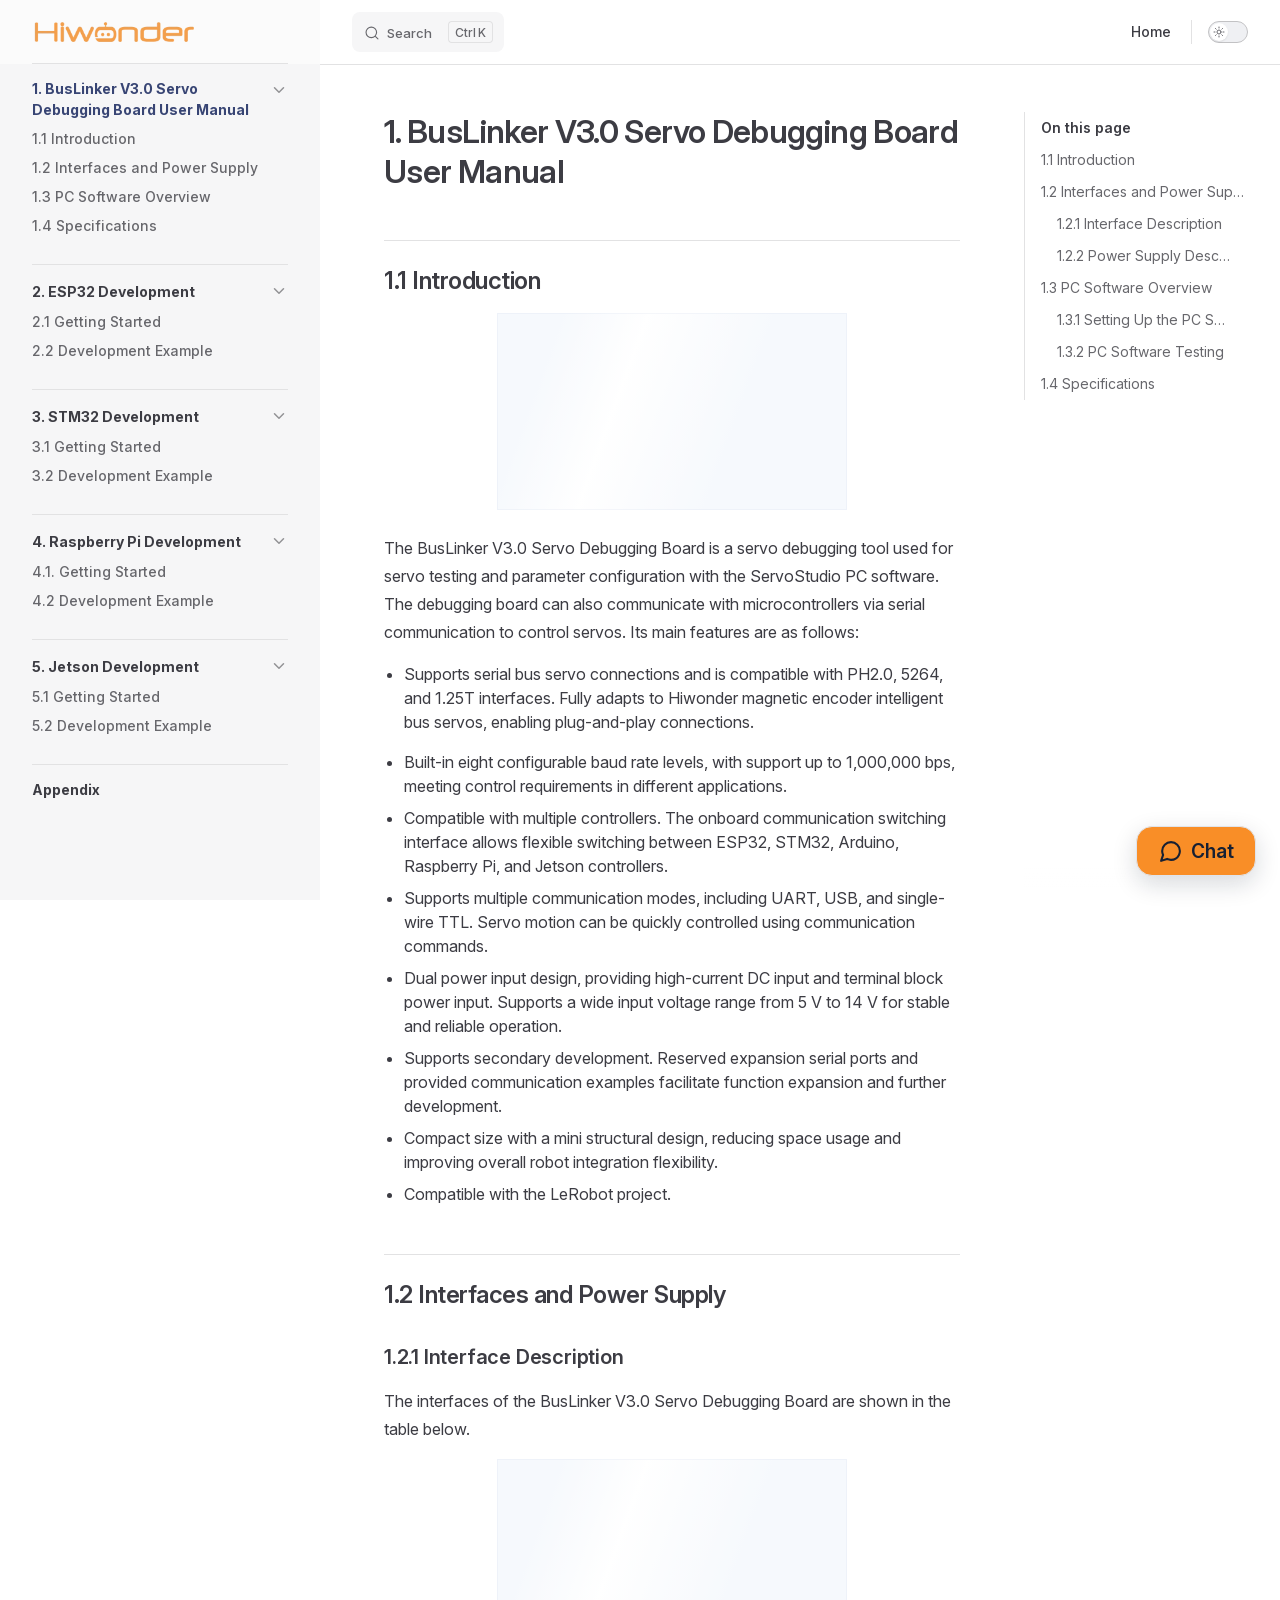
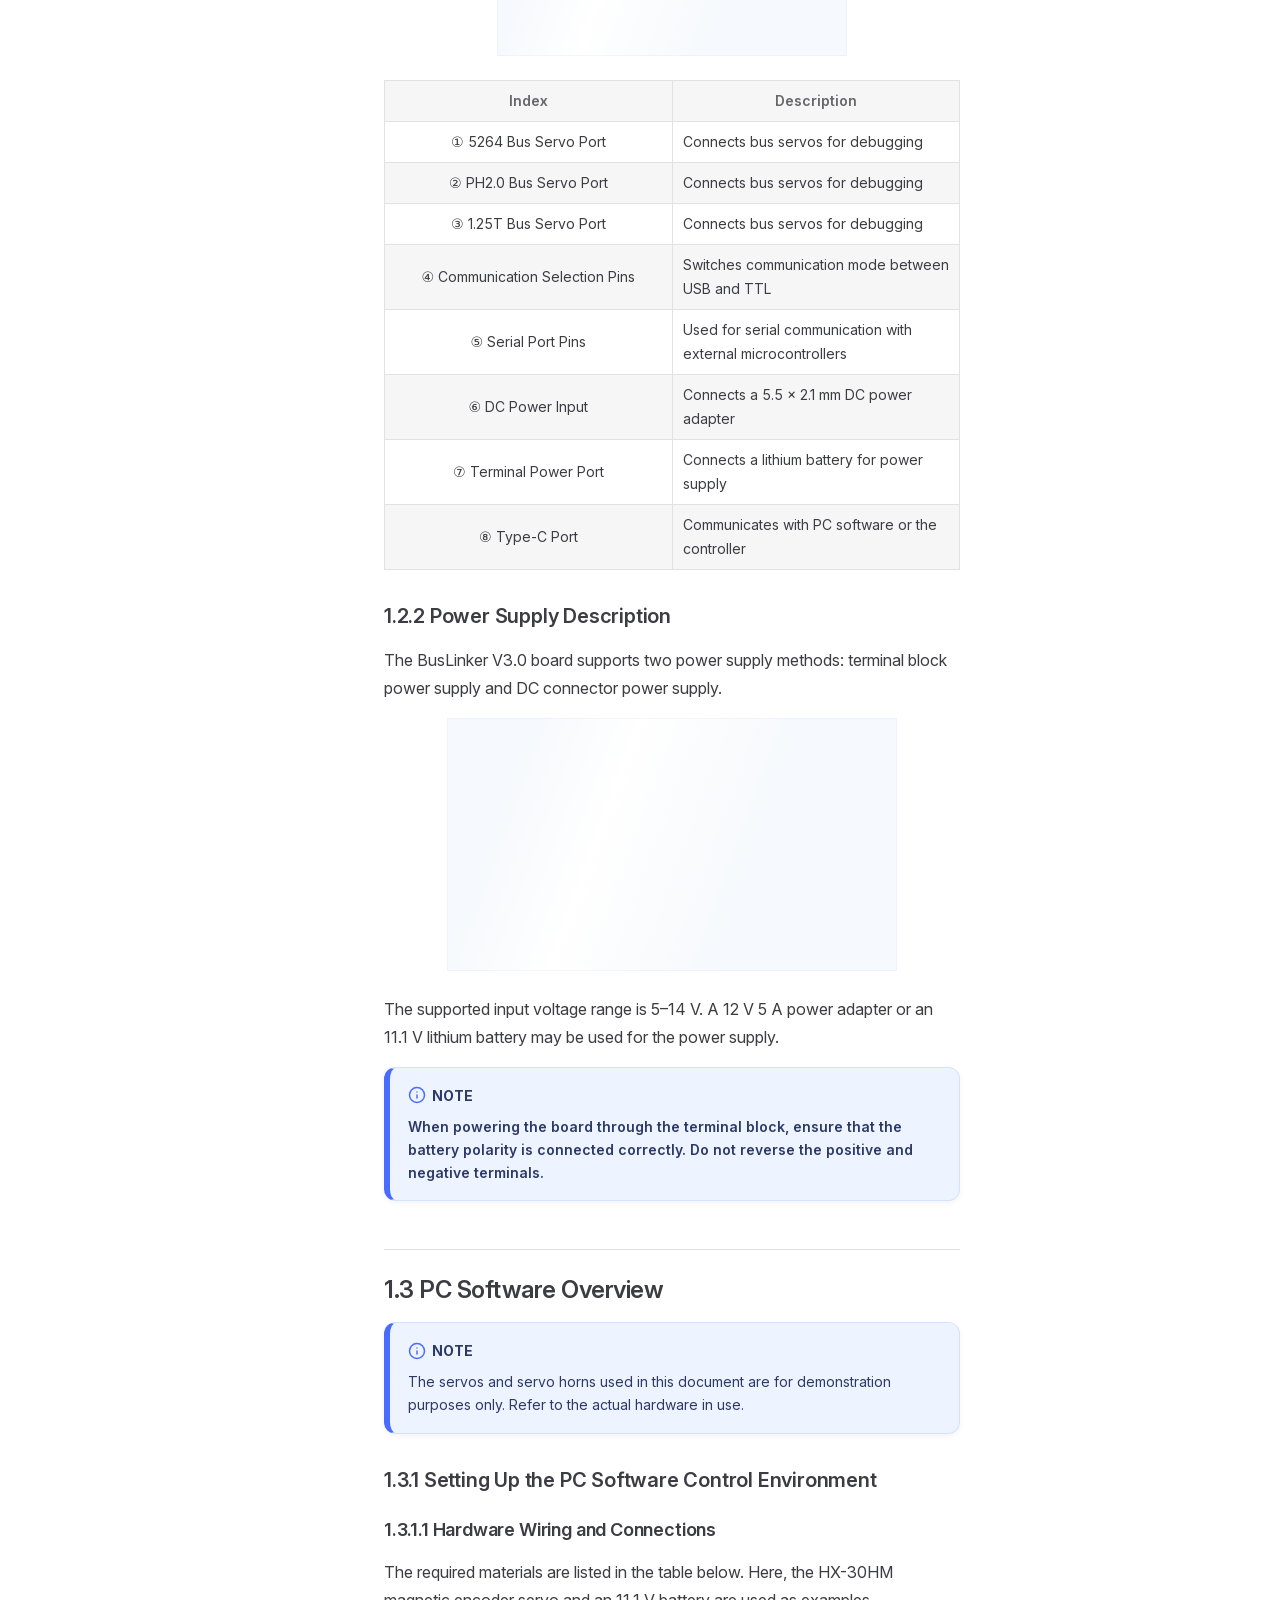
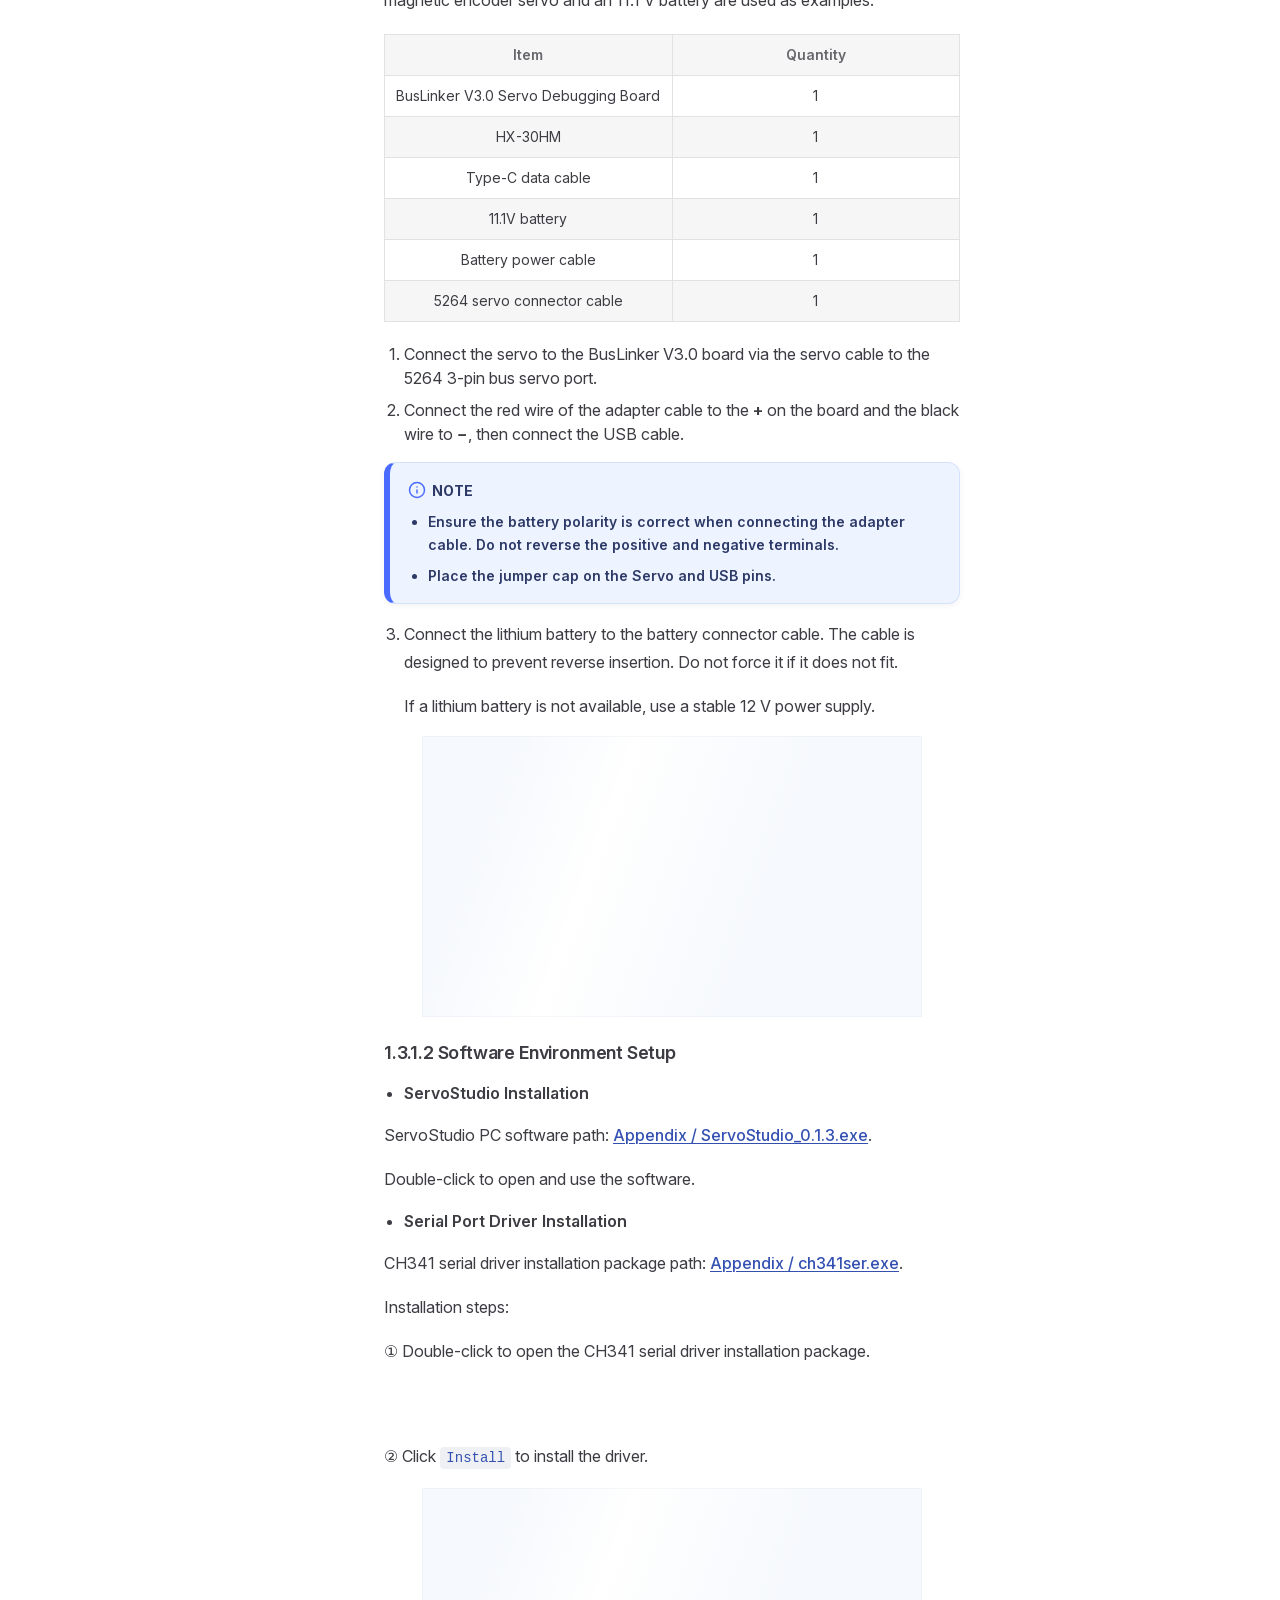
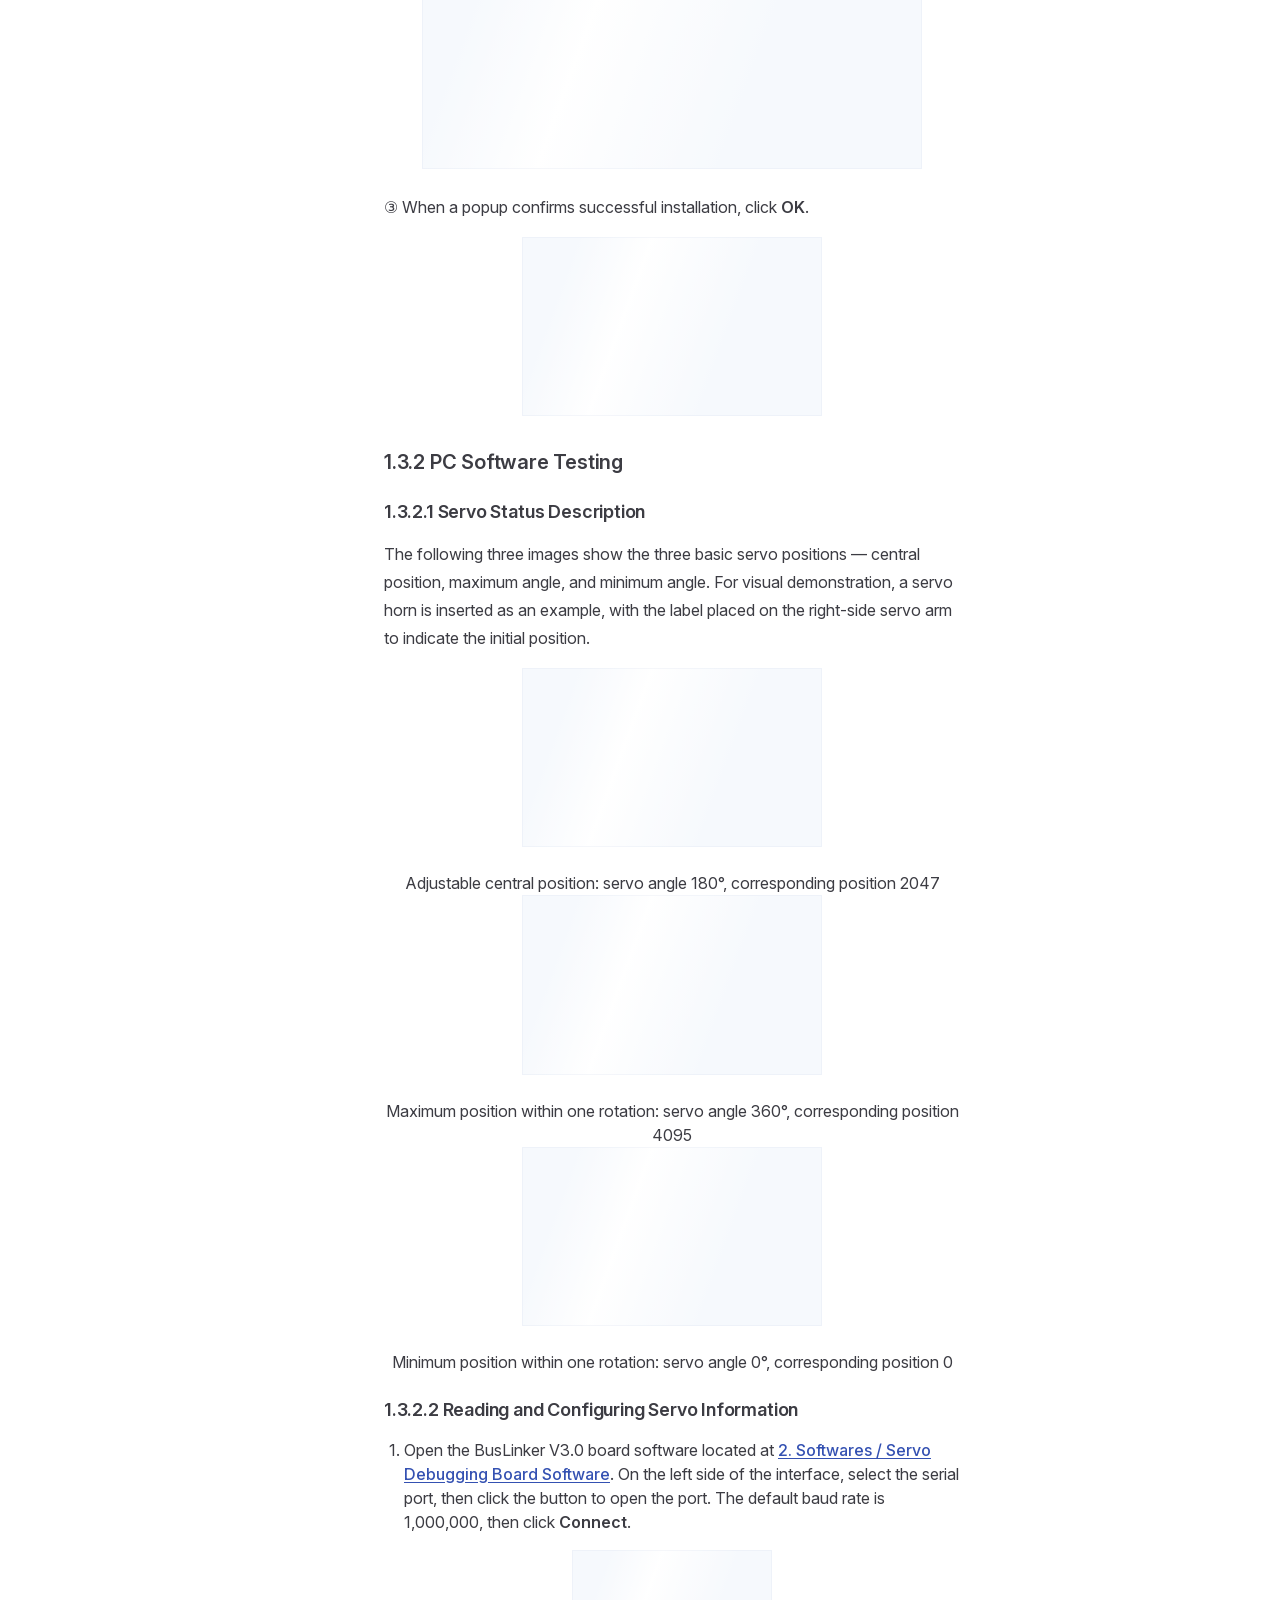
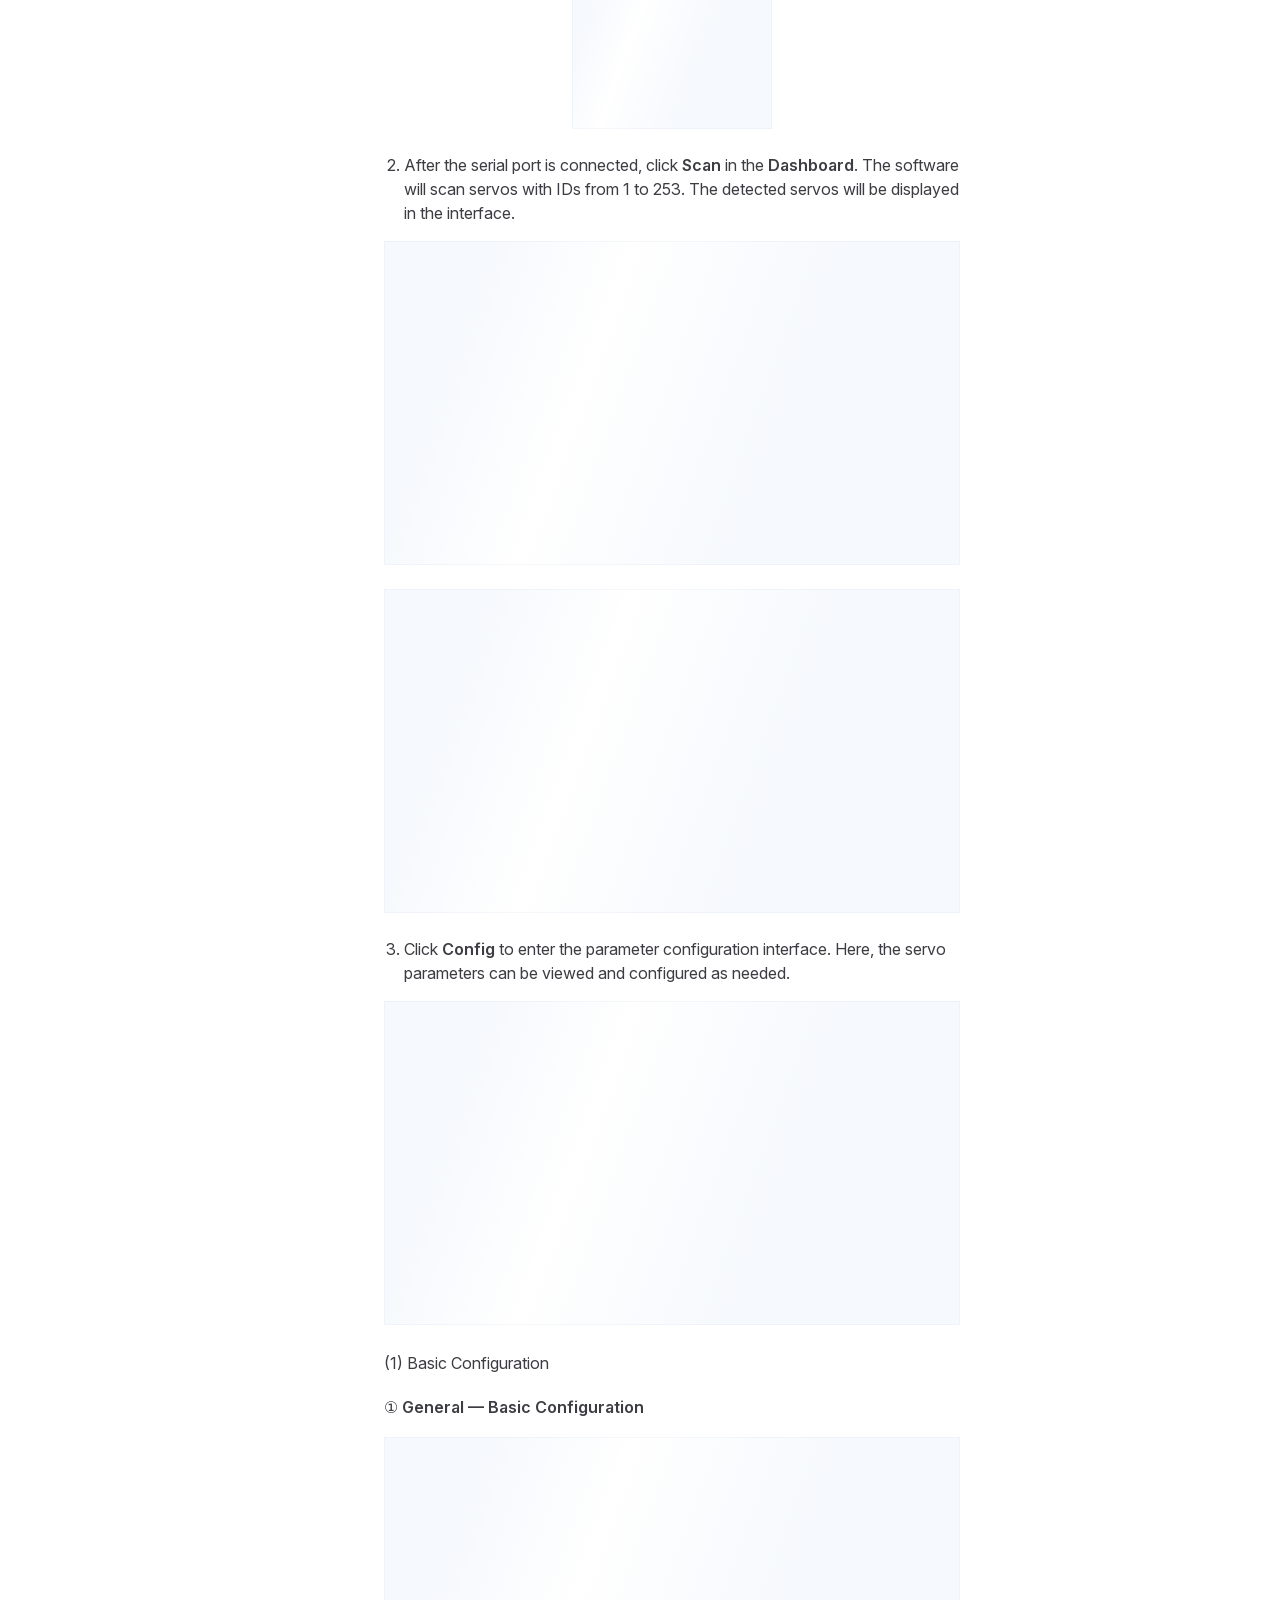
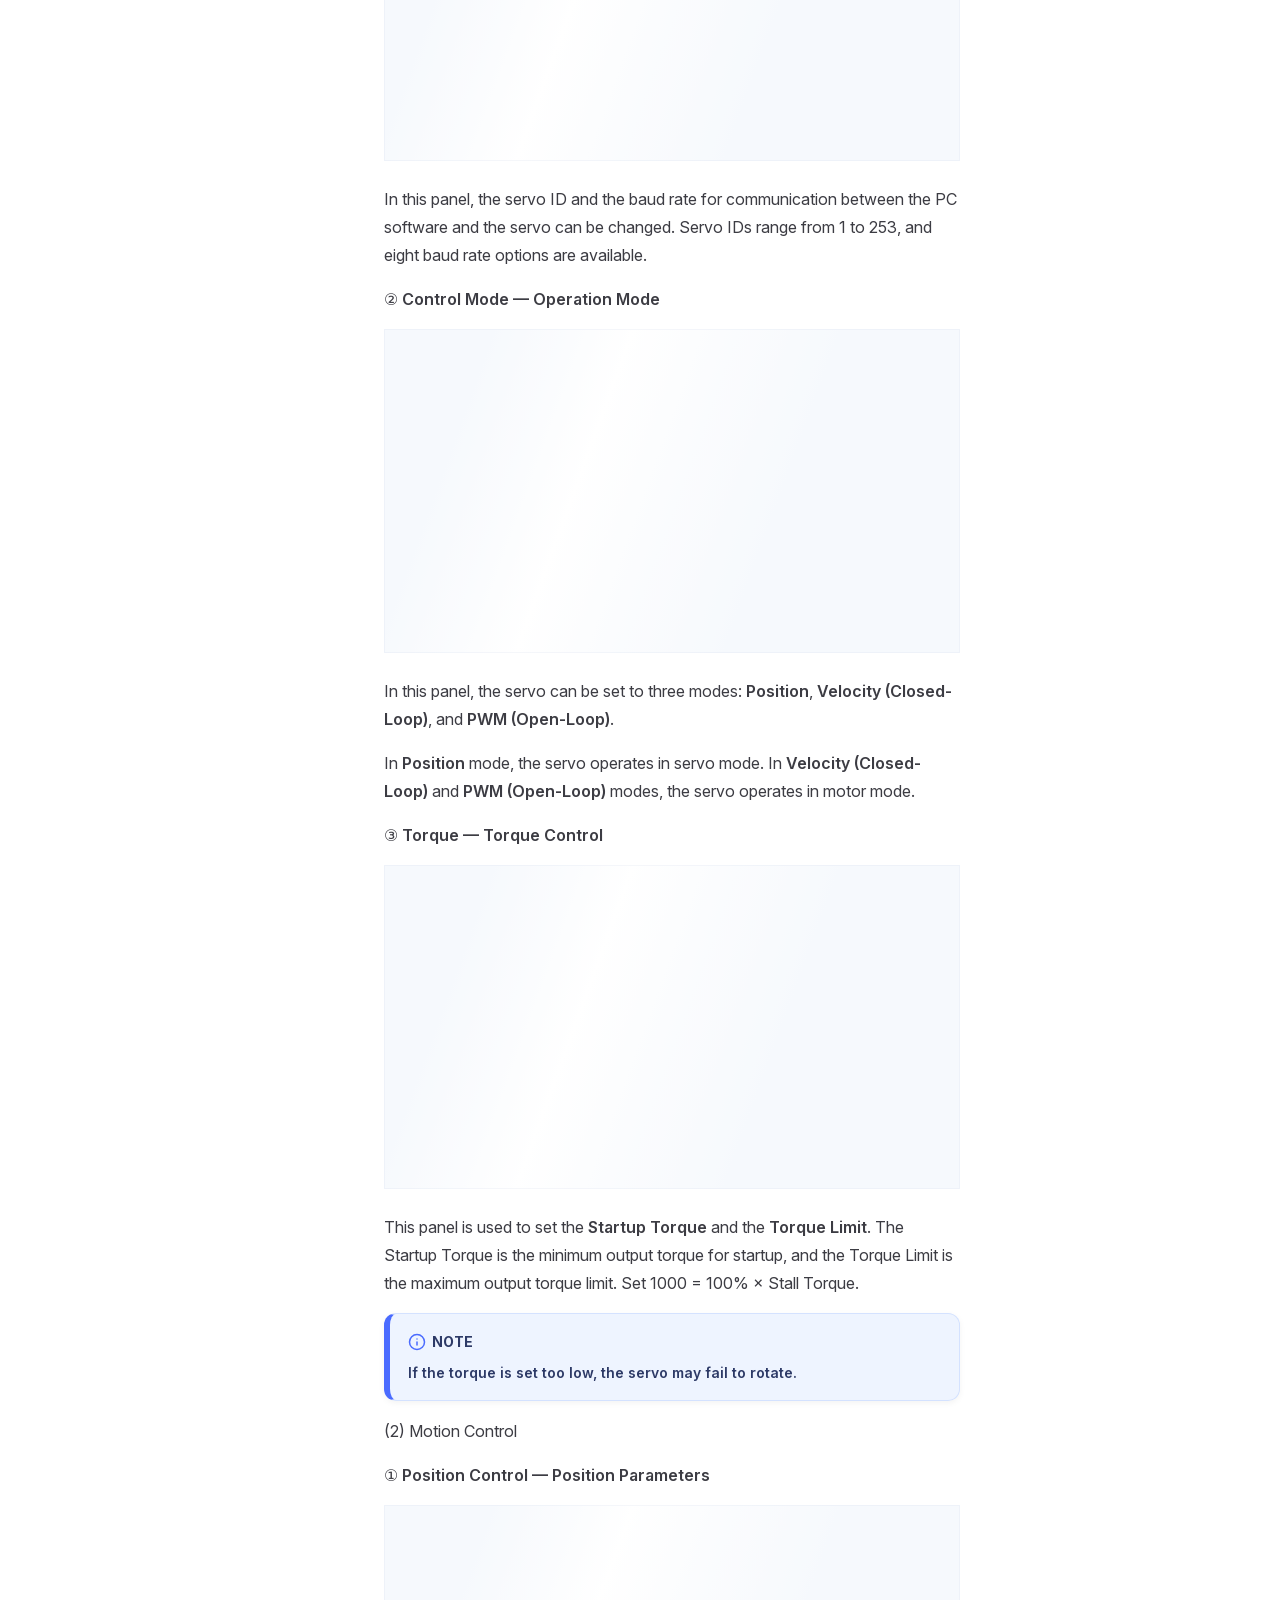
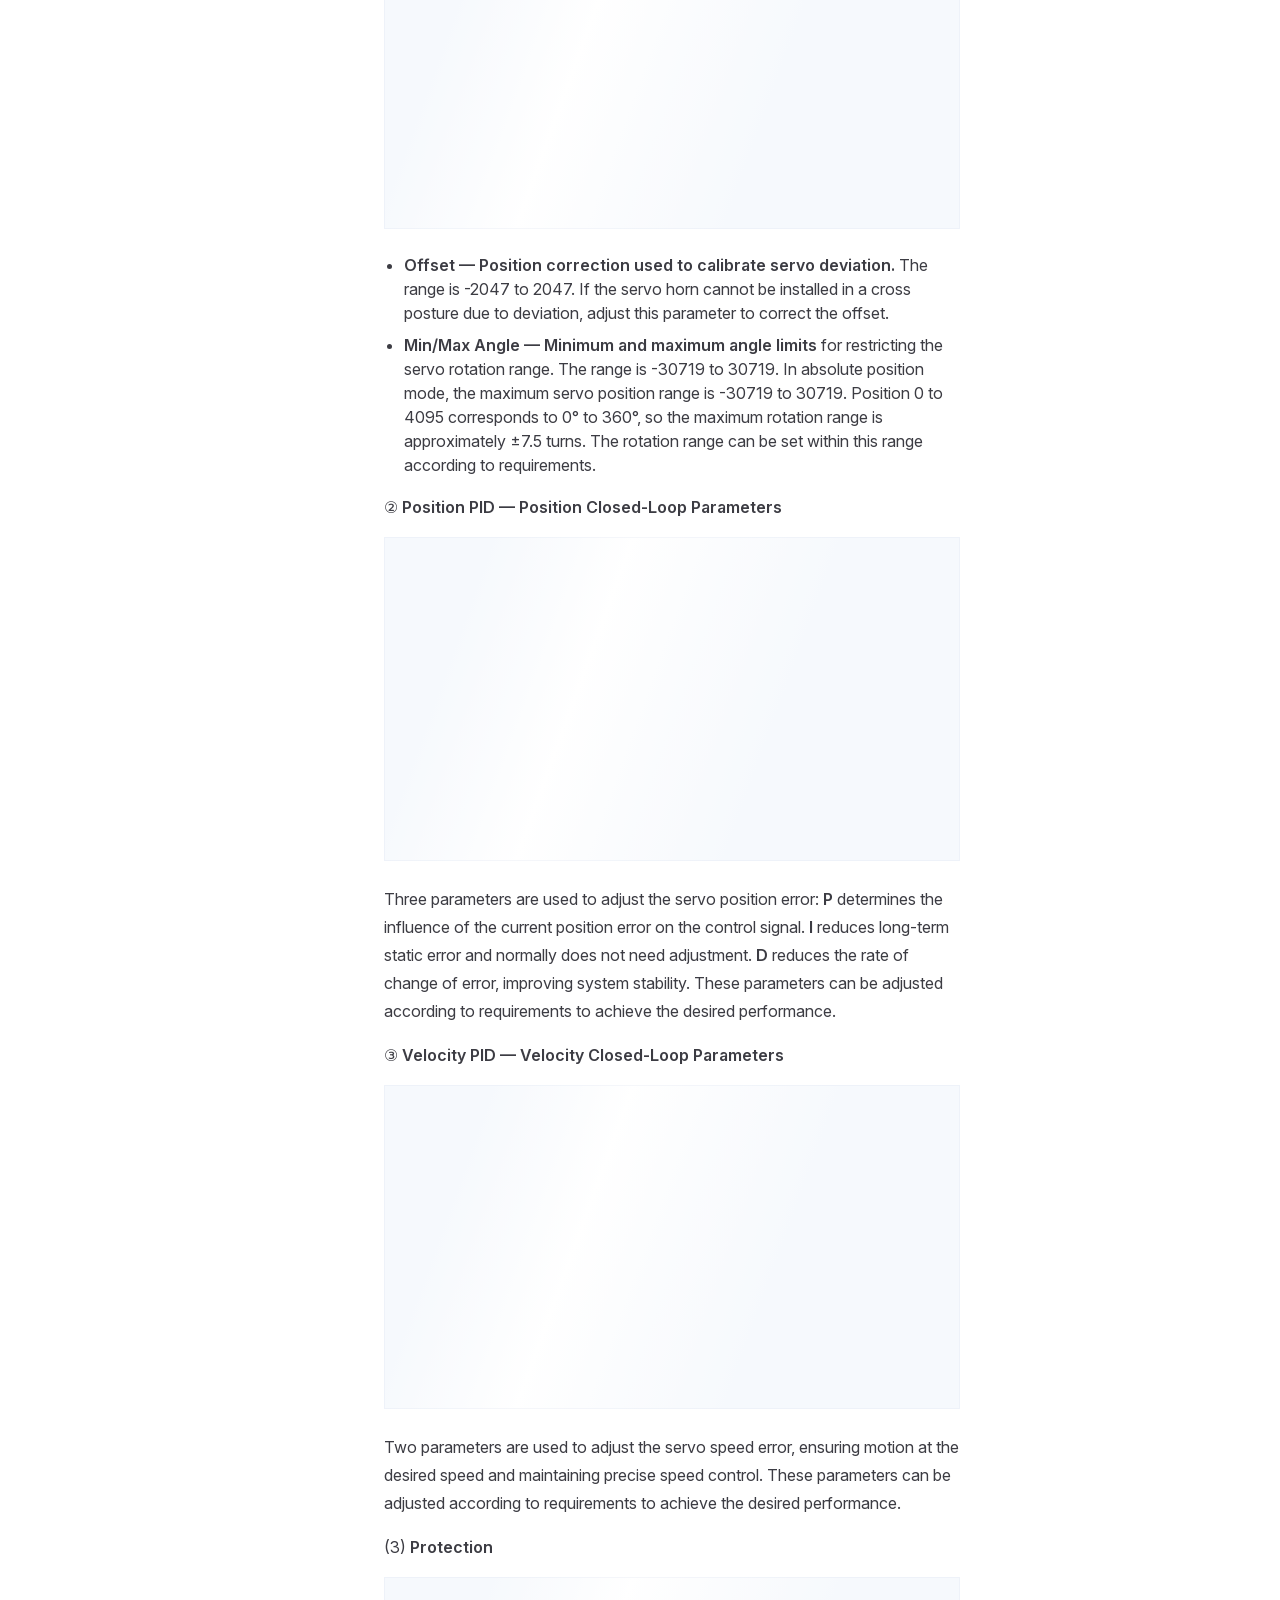
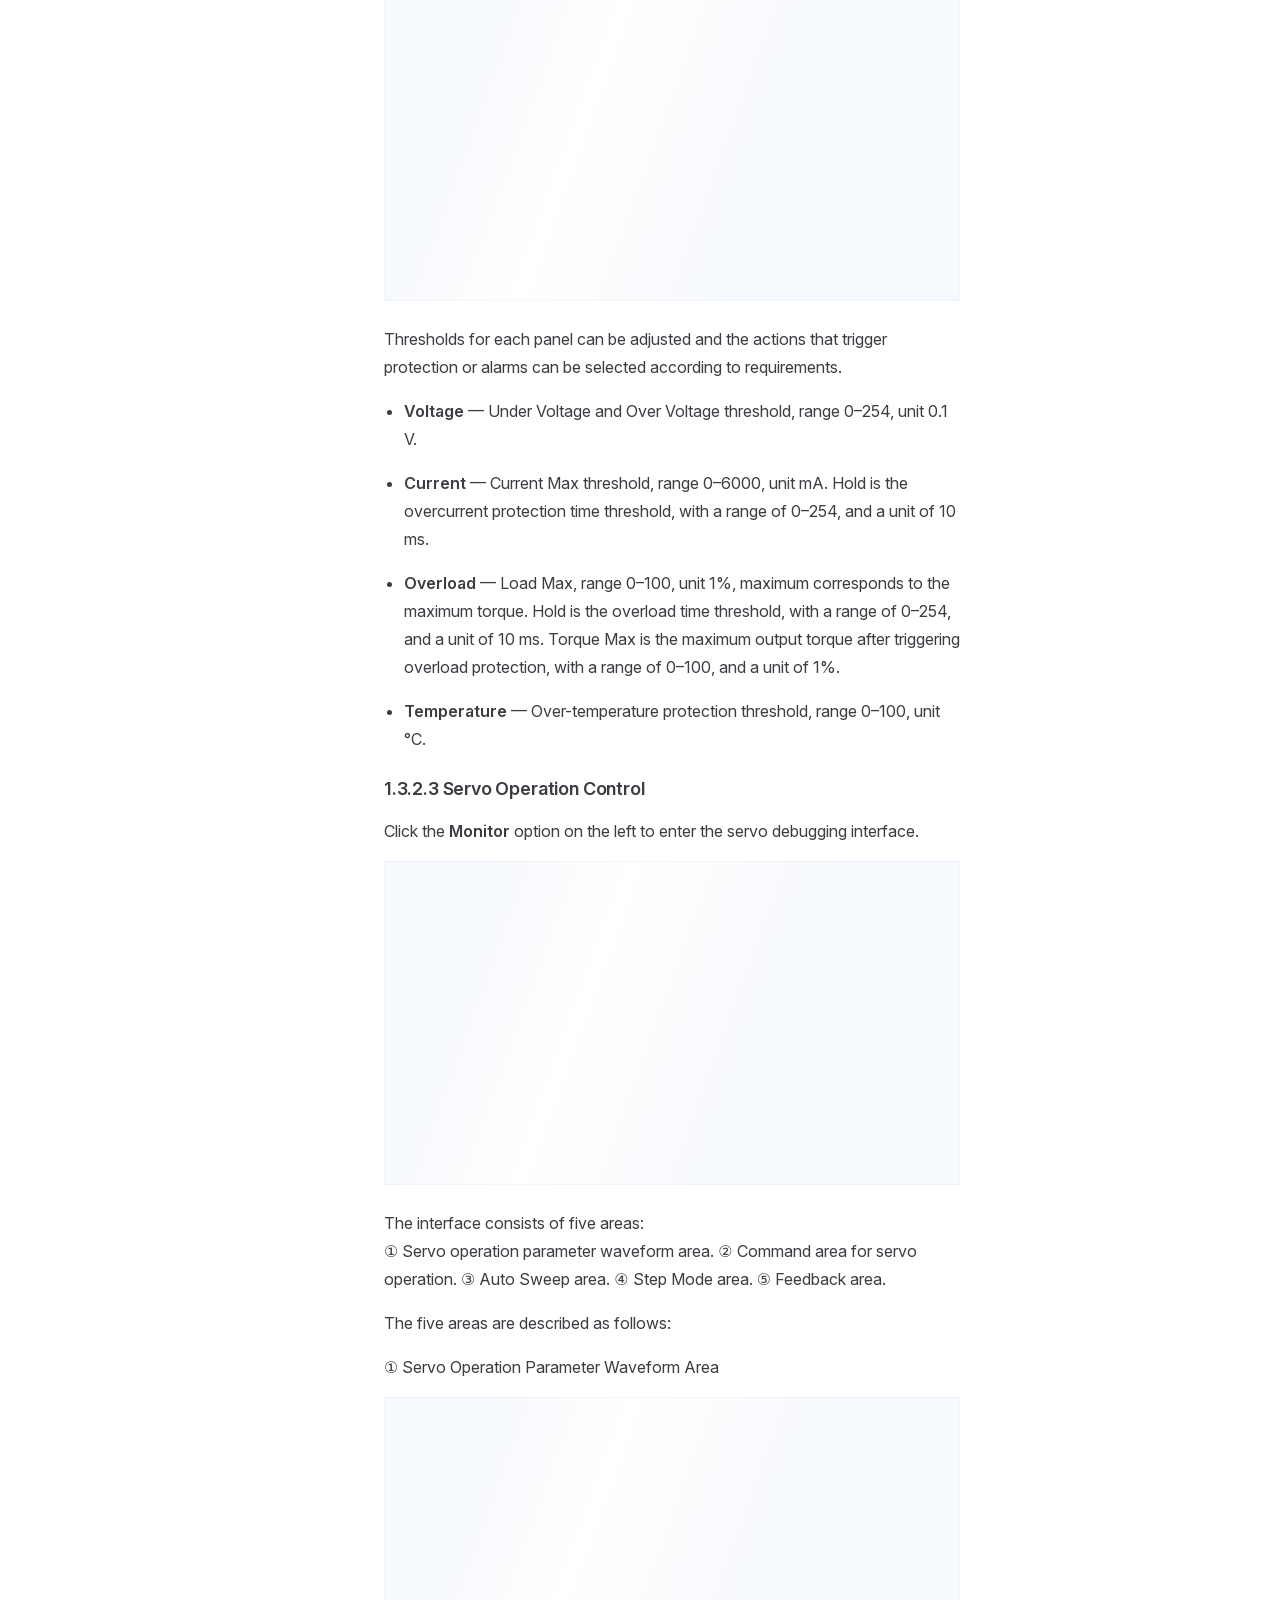
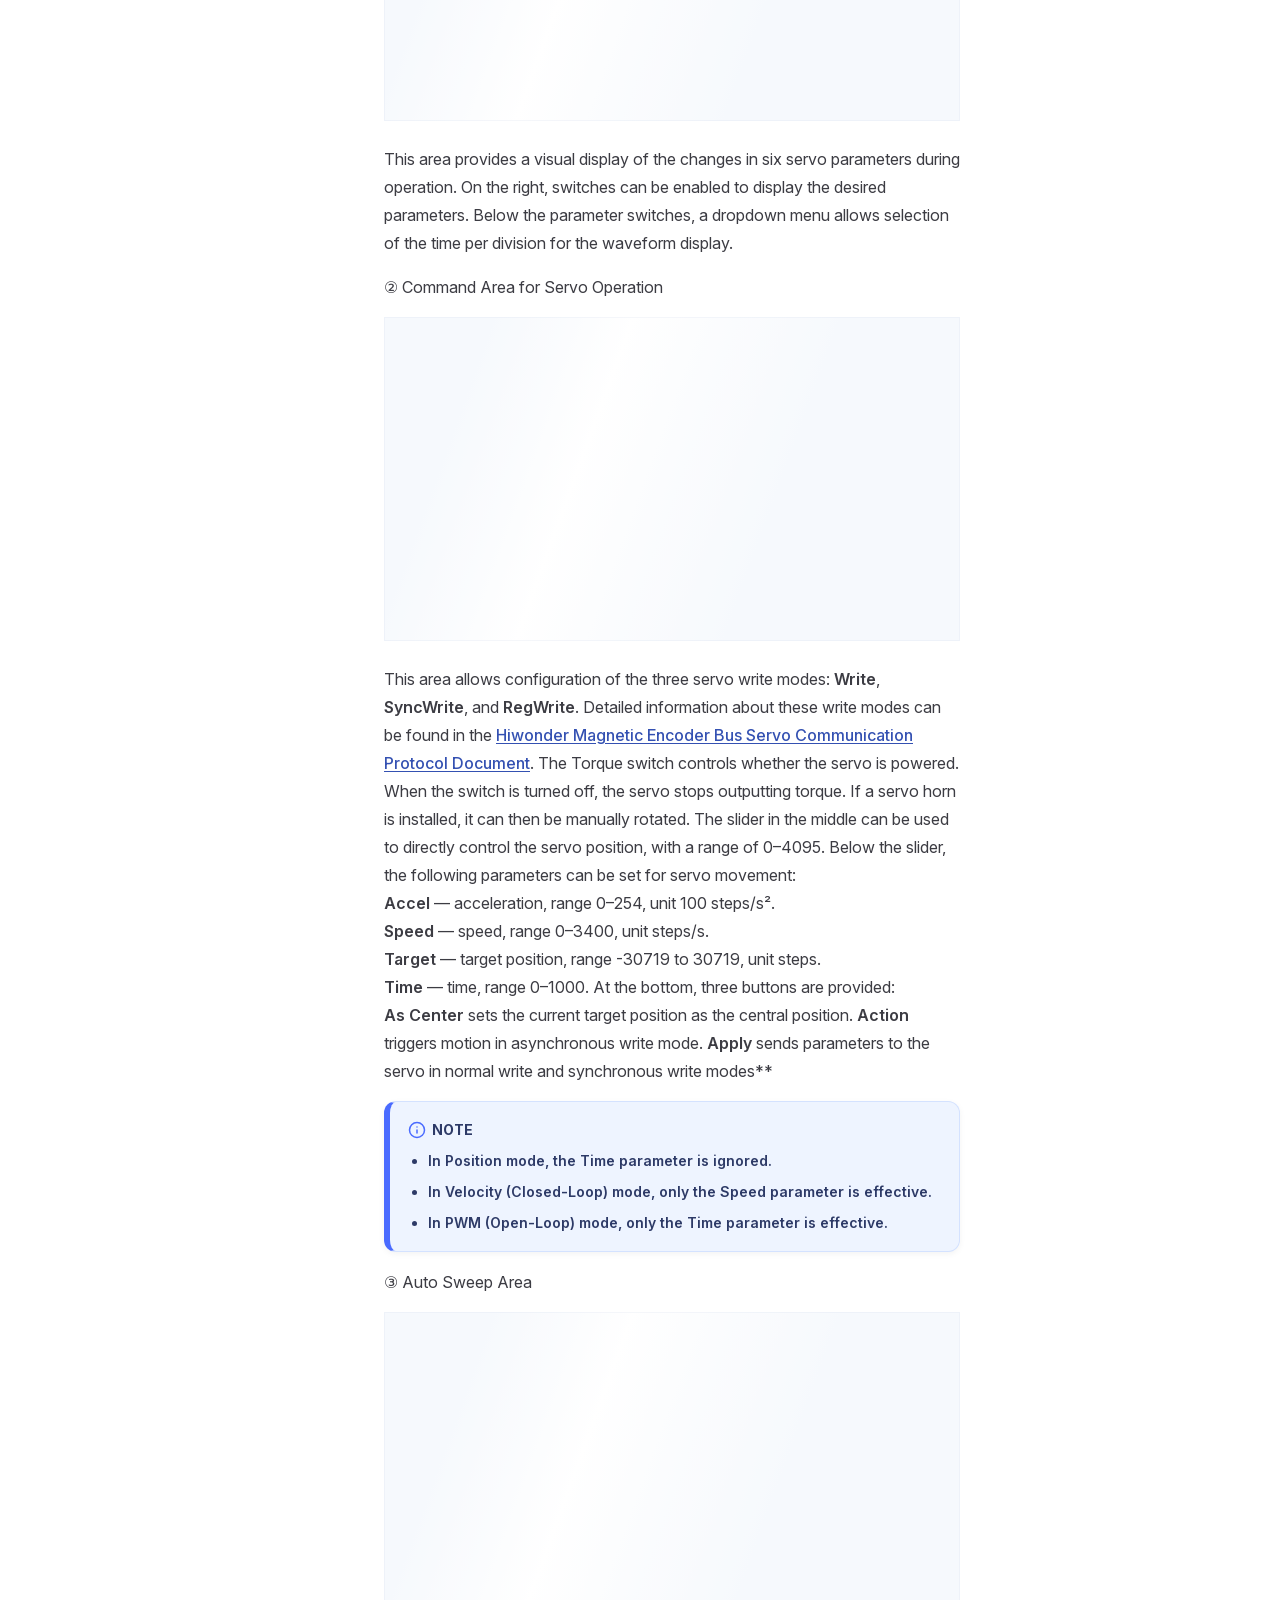
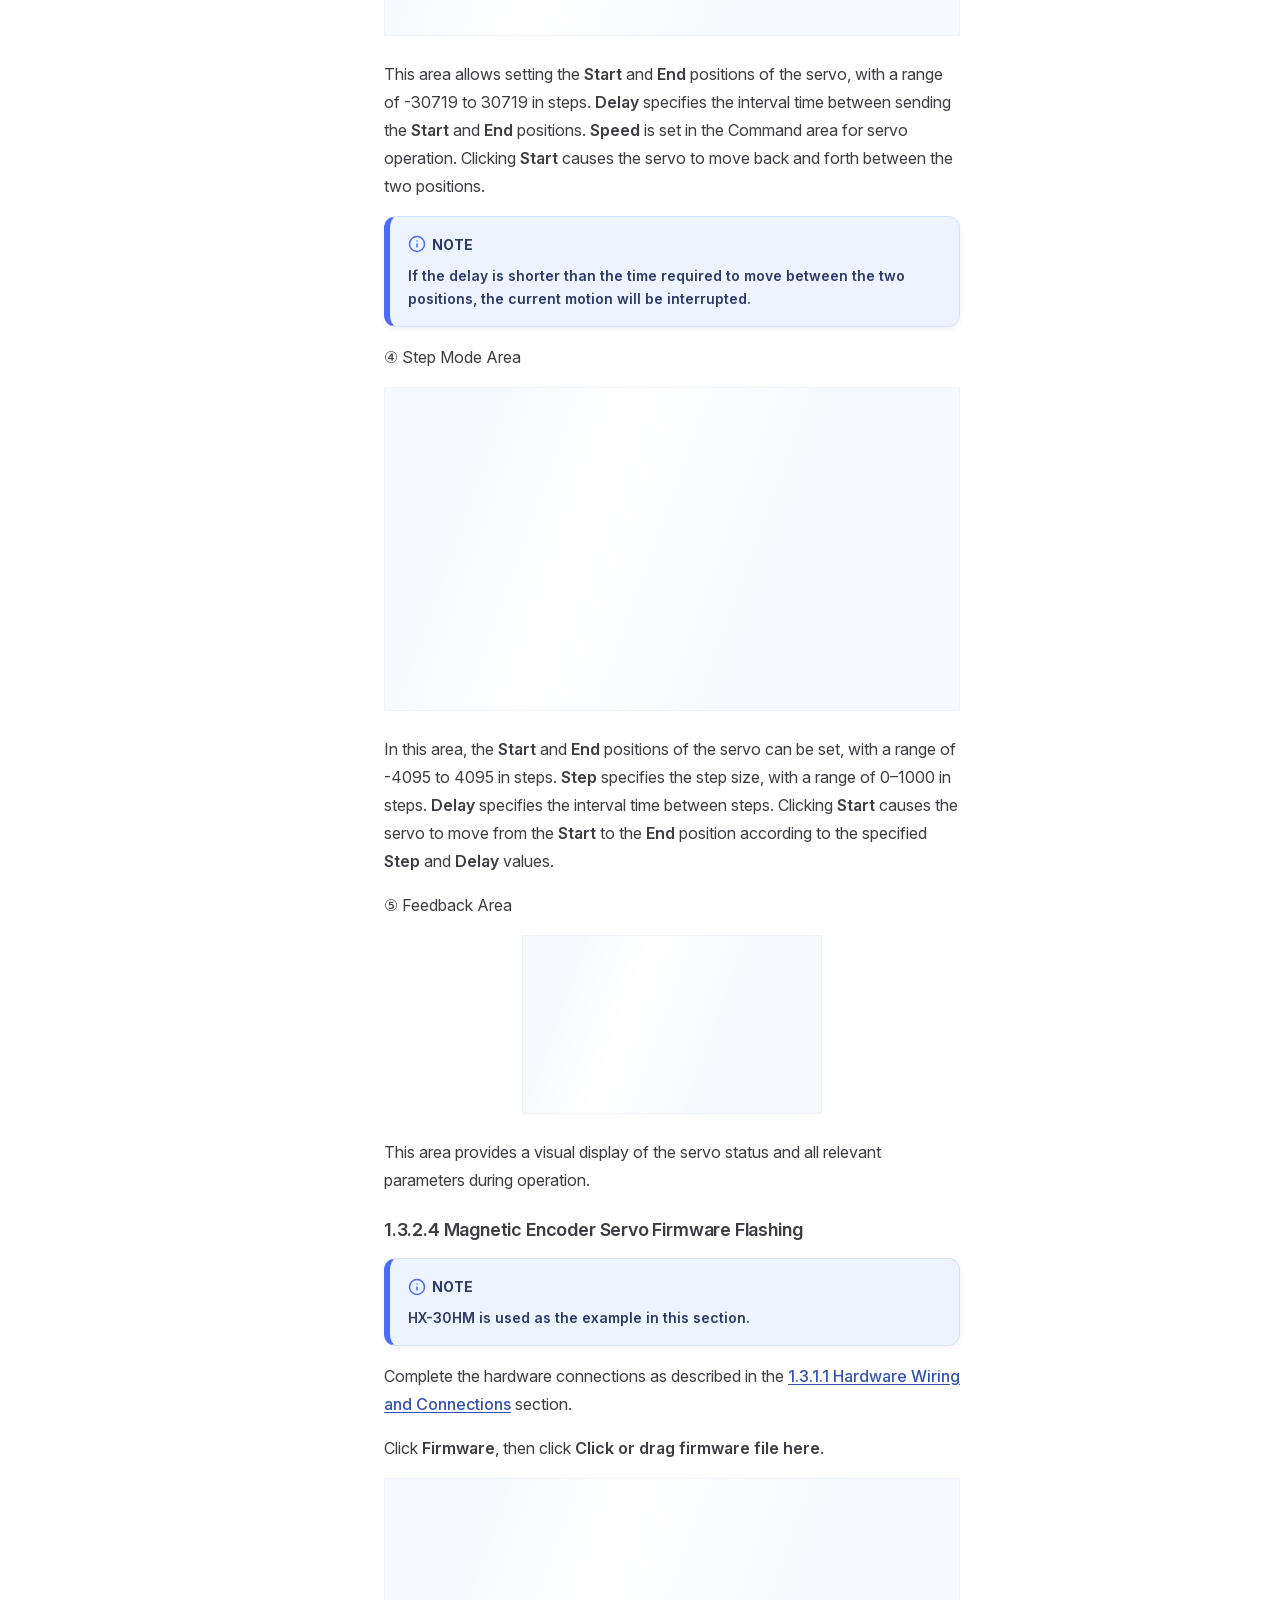
==== commit 01bbd412: "内容修改" ====
--- a/projects/BusLinker/en/latest/index.html
+++ b/projects/BusLinker/en/latest/index.html
@@ -4,23 +4,23 @@
     <meta charset="utf-8">
     <meta name="viewport" content="width=device-width,initial-scale=1">
     <title>BusLinker Documentation</title>
-    <meta name="description" content="BusLinker robot documentation">
+    <meta name="description" content="BusLinker documentation">
     <meta name="generator" content="VitePress v1.6.4">
-    <link rel="preload stylesheet" href="/projects/BusLinker/en/latest/assets/style.CBivUoOp.css" as="style">
+    <link rel="preload stylesheet" href="/projects/BusLinker/en/latest/assets/style.lA-4RRwD.css" as="style">
     <link rel="preload stylesheet" href="/projects/BusLinker/en/latest/vp-icons.css" as="style">
     
-    <script type="module" src="/projects/BusLinker/en/latest/assets/app.CJp48HfY.js"></script>
+    <script type="module" src="/projects/BusLinker/en/latest/assets/app.VRwAXs0O.js"></script>
     <link rel="preload" href="/projects/BusLinker/en/latest/assets/inter-roman-latin.Di8DUHzh.woff2" as="font" type="font/woff2" crossorigin="">
-    <link rel="modulepreload" href="/projects/BusLinker/en/latest/assets/chunks/theme.DOzkKfAR.js">
-    <link rel="modulepreload" href="/projects/BusLinker/en/latest/assets/chunks/framework.FcDY0lca.js">
-    <link rel="modulepreload" href="/projects/BusLinker/en/latest/assets/index.md.3Fe4K4QJ.lean.js">
+    <link rel="modulepreload" href="/projects/BusLinker/en/latest/assets/chunks/theme.U2ONczvn.js">
+    <link rel="modulepreload" href="/projects/BusLinker/en/latest/assets/chunks/framework.yOMWXH4I.js">
+    <link rel="modulepreload" href="/projects/BusLinker/en/latest/assets/index.md.DBOxCeHK.lean.js">
     <link rel="icon" href="/projects/BusLinker/en/latest/favicon.ico">
     <script id="check-dark-mode">(()=>{const e=localStorage.getItem("vitepress-theme-appearance")||"auto",a=window.matchMedia("(prefers-color-scheme: dark)").matches;(!e||e==="auto"?a:e==="dark")&&document.documentElement.classList.add("dark")})();</script>
     <script id="check-mac-os">document.documentElement.classList.toggle("mac",/Mac|iPhone|iPod|iPad/i.test(navigator.platform));</script>
   </head>
   <body>
-    <div id="app"><!--[--><div class="page-redirect" style="text-align:center;padding:100px 20px;"><p>Redirecting to content page...</p><p><a href="/projects/BusLinker/en/latest/docs/1_BusLinker_V3.0_Servo_Debugging_Board_User_Manual.html" target="_self">If you are not redirected automatically, click here</a></p></div><!--[--><!----><!--]--><!----><!--]--></div>
-    <script>window.__VP_HASH_MAP__=JSON.parse("{\"docs_1_buslinker_v3.0_servo_debugging_board_user_manual.md\":\"tkDpa7lt\",\"docs_2_esp32_development.md\":\"DJHOjUMd\",\"docs_3_stm32_development.md\":\"BE7QywLy\",\"docs_4_raspberry_pi_development.md\":\"ThL2iulq\",\"docs_5_jetson_development.md\":\"YRBrulbA\",\"docs_appendix.md\":\"C3d13DAd\",\"docs_index.md\":\"C0KgOXvF\",\"index.md\":\"3Fe4K4QJ\"}");window.__VP_SITE_DATA__=JSON.parse("{\"lang\":\"en-US\",\"dir\":\"ltr\",\"title\":\"BusLinker Documentation\",\"description\":\"BusLinker robot documentation\",\"base\":\"/projects/BusLinker/en/latest/\",\"head\":[],\"router\":{\"prefetchLinks\":true},\"appearance\":true,\"themeConfig\":{\"siteTitle\":false,\"logo\":\"/e-logo.png\",\"outline\":[2,3],\"search\":{\"provider\":\"local\",\"options\":{\"translations\":{\"button\":{\"buttonText\":\"Search\",\"buttonAriaLabel\":\"Search\"},\"modal\":{\"searchBox\":{\"resetButtonTitle\":\"Clear search query\",\"resetButtonAriaLabel\":\"Clear search query\",\"cancelButtonText\":\"Cancel\",\"cancelButtonAriaLabel\":\"Cancel\"},\"startScreen\":{\"recentSearchTitle\":\"Recent Searches\",\"noRecentSearchText\":\"No recent searches\",\"suggestedQueryTitle\":\"Suggested Queries\"},\"noResultsScreen\":{\"noResultsText\":\"No results found for\",\"suggestedQueryText\":\"You can try searching for\",\"reportMissingResultsText\":\"Have any queries?\",\"reportMissingResultsLinkText\":\"Report here\"},\"footer\":{\"selectText\":\"to select\",\"navigateText\":\"to navigate\",\"closeText\":\"to close\"}}}}},\"nav\":[{\"text\":\"Home\",\"link\":\"https://www.hiwonder.net/\",\"target\":\"_self\"}],\"sidebar\":[{\"text\":\"1. BusLinker V3.0 Servo Debugging Board User Manual\",\"link\":\"/docs/1_BusLinker_V3.0_Servo_Debugging_Board_User_Manual.html\",\"collapsed\":false,\"items\":[{\"text\":\"1.1 Introduction\",\"link\":\"/docs/1_BusLinker_V3.0_Servo_Debugging_Board_User_Manual.html#_1-1-introduction\"},{\"text\":\"1.2 Interfaces and Power Supply\",\"link\":\"/docs/1_BusLinker_V3.0_Servo_Debugging_Board_User_Manual.html#_1-2-interfaces-and-power-supply\"},{\"text\":\"1.3 PC Software Overview\",\"link\":\"/docs/1_BusLinker_V3.0_Servo_Debugging_Board_User_Manual.html#_1-3-pc-software-overview\"},{\"text\":\"1.4 Specifications\",\"link\":\"/docs/1_BusLinker_V3.0_Servo_Debugging_Board_User_Manual.html#_1-4-specifications\"}]},{\"text\":\"2. ESP32 Development\",\"link\":\"/docs/2_ESP32_Development.html\",\"collapsed\":false,\"items\":[{\"text\":\"2.1 Getting Started\",\"link\":\"/docs/2_ESP32_Development.html#_2-1-getting-started\"},{\"text\":\"2.2 Development Example\",\"link\":\"/docs/2_ESP32_Development.html#_2-2-development-example\"}]},{\"text\":\"3. STM32 Development\",\"link\":\"/docs/3_STM32_Development.html\",\"collapsed\":false,\"items\":[{\"text\":\"3.1 Getting Started\",\"link\":\"/docs/3_STM32_Development.html#_3-1-getting-started\"},{\"text\":\"3.2 Development Example\",\"link\":\"/docs/3_STM32_Development.html#_3-2-development-example\"}]},{\"text\":\"4. Raspberry Pi Development\",\"link\":\"/docs/4_Raspberry_Pi_Development.html\",\"collapsed\":false,\"items\":[{\"text\":\"4.1. Getting Started\",\"link\":\"/docs/4_Raspberry_Pi_Development.html#_4-1-getting-started\"},{\"text\":\"4.2 Development Example\",\"link\":\"/docs/4_Raspberry_Pi_Development.html#_4-2-development-example\"}]},{\"text\":\"5. Jetson Development\",\"link\":\"/docs/5_Jetson_Development.html\",\"collapsed\":false,\"items\":[{\"text\":\"5.1 Getting Started\",\"link\":\"/docs/5_Jetson_Development.html#_5-1-getting-started\"},{\"text\":\"5.2 Development Example\",\"link\":\"/docs/5_Jetson_Development.html#_5-2-development-example\"}]},{\"text\":\"Appendix\",\"link\":\"/docs/Appendix.html\",\"collapsed\":false,\"items\":[]}]},\"locales\":{},\"scrollOffset\":134,\"cleanUrls\":false}");</script>
+    <div id="app"><!--[--><div class="page-redirect" style="text-align:center;padding:100px 20px;"><p>Redirecting to content page...</p><p><a href="/projects/BusLinker/en/latest/docs/1_BusLinker_V3.0_Servo_Debugging_Board_User_Manual.html" target="_self">If you are not redirected automatically, click here</a></p></div><!--[--><!----><!--]--><!----><div class="feedback-widget"><!----><button class="feedback-widget__trigger" type="button" aria-expanded="false" aria-label="Open feedback form"><span class="feedback-widget__icon" aria-hidden="true"><svg viewBox="0 0 24 24" focusable="false"><path d="M21 11.5a8.4 8.4 0 0 1-.9 3.8 8.5 8.5 0 0 1-7.6 4.7 8.4 8.4 0 0 1-3.8-.9L3 21l1.9-5.7A8.4 8.4 0 0 1 4 11.5 8.5 8.5 0 0 1 12.5 3 8.5 8.5 0 0 1 21 11.5Z"></path></svg></span><span>Chat</span></button></div><!--]--></div>
+    <script>window.__VP_HASH_MAP__=JSON.parse("{\"docs_1_buslinker_v3.0_servo_debugging_board_user_manual.md\":\"BNznpjgw\",\"docs_2_esp32_development.md\":\"DNQ360RS\",\"docs_3_stm32_development.md\":\"CPN74F5-\",\"docs_4_raspberry_pi_development.md\":\"BBNyqiKQ\",\"docs_5_jetson_development.md\":\"Ca1BccGN\",\"docs_appendix.md\":\"CdmHf6t2\",\"docs_index.md\":\"COe6JGFA\",\"index.md\":\"DBOxCeHK\"}");window.__VP_SITE_DATA__=JSON.parse("{\"lang\":\"en-US\",\"dir\":\"ltr\",\"title\":\"BusLinker Documentation\",\"description\":\"BusLinker documentation\",\"base\":\"/projects/BusLinker/en/latest/\",\"head\":[],\"router\":{\"prefetchLinks\":true},\"appearance\":true,\"themeConfig\":{\"siteTitle\":false,\"logo\":\"/e-logo.webp\",\"outline\":[2,3],\"search\":{\"provider\":\"local\",\"options\":{\"translations\":{\"button\":{\"buttonText\":\"Search\",\"buttonAriaLabel\":\"Search\"},\"modal\":{\"searchBox\":{\"resetButtonTitle\":\"Clear search query\",\"resetButtonAriaLabel\":\"Clear search query\",\"cancelButtonText\":\"Cancel\",\"cancelButtonAriaLabel\":\"Cancel\"},\"startScreen\":{\"recentSearchTitle\":\"Recent Searches\",\"noRecentSearchText\":\"No recent searches\",\"suggestedQueryTitle\":\"Suggested Queries\"},\"noResultsScreen\":{\"noResultsText\":\"No results found for\",\"suggestedQueryText\":\"You can try searching for\",\"reportMissingResultsText\":\"Have any queries?\",\"reportMissingResultsLinkText\":\"Report here\"},\"footer\":{\"selectText\":\"to select\",\"navigateText\":\"to navigate\",\"closeText\":\"to close\"}}}}},\"nav\":[{\"text\":\"Home\",\"link\":\"https://www.hiwonder.net/\",\"target\":\"_self\"}],\"sidebar\":[{\"text\":\"1. BusLinker V3.0 Servo Debugging Board User Manual\",\"link\":\"/docs/1_BusLinker_V3.0_Servo_Debugging_Board_User_Manual.html\",\"collapsed\":false,\"items\":[{\"text\":\"1.1 Introduction\",\"link\":\"/docs/1_BusLinker_V3.0_Servo_Debugging_Board_User_Manual.html#_1-1-introduction\"},{\"text\":\"1.2 Interfaces and Power Supply\",\"link\":\"/docs/1_BusLinker_V3.0_Servo_Debugging_Board_User_Manual.html#_1-2-interfaces-and-power-supply\"},{\"text\":\"1.3 PC Software Overview\",\"link\":\"/docs/1_BusLinker_V3.0_Servo_Debugging_Board_User_Manual.html#_1-3-pc-software-overview\"},{\"text\":\"1.4 Specifications\",\"link\":\"/docs/1_BusLinker_V3.0_Servo_Debugging_Board_User_Manual.html#_1-4-specifications\"}]},{\"text\":\"2. ESP32 Development\",\"link\":\"/docs/2_ESP32_Development.html\",\"collapsed\":false,\"items\":[{\"text\":\"2.1 Getting Started\",\"link\":\"/docs/2_ESP32_Development.html#_2-1-getting-started\"},{\"text\":\"2.2 Development Example\",\"link\":\"/docs/2_ESP32_Development.html#_2-2-development-example\"}]},{\"text\":\"3. STM32 Development\",\"link\":\"/docs/3_STM32_Development.html\",\"collapsed\":false,\"items\":[{\"text\":\"3.1 Getting Started\",\"link\":\"/docs/3_STM32_Development.html#_3-1-getting-started\"},{\"text\":\"3.2 Development Example\",\"link\":\"/docs/3_STM32_Development.html#_3-2-development-example\"}]},{\"text\":\"4. Raspberry Pi Development\",\"link\":\"/docs/4_Raspberry_Pi_Development.html\",\"collapsed\":false,\"items\":[{\"text\":\"4.1. Getting Started\",\"link\":\"/docs/4_Raspberry_Pi_Development.html#_4-1-getting-started\"},{\"text\":\"4.2 Development Example\",\"link\":\"/docs/4_Raspberry_Pi_Development.html#_4-2-development-example\"}]},{\"text\":\"5. Jetson Development\",\"link\":\"/docs/5_Jetson_Development.html\",\"collapsed\":false,\"items\":[{\"text\":\"5.1 Getting Started\",\"link\":\"/docs/5_Jetson_Development.html#_5-1-getting-started\"},{\"text\":\"5.2 Development Example\",\"link\":\"/docs/5_Jetson_Development.html#_5-2-development-example\"}]},{\"text\":\"Appendix\",\"link\":\"/docs/Appendix.html\",\"collapsed\":false,\"items\":[]}]},\"locales\":{},\"scrollOffset\":134,\"cleanUrls\":false}");</script>
     
   </body>
 </html>
--- a/projects/BusLinker/en/latest/assets/style.lA-4RRwD.css
+++ b/projects/BusLinker/en/latest/assets/style.lA-4RRwD.css
@@ -0,0 +1 @@
+@font-face{font-family:Inter;font-style:normal;font-weight:100 900;font-display:swap;src:url(/projects/BusLinker/en/latest/assets/inter-roman-cyrillic-ext.BBPuwvHQ.woff2) format("woff2");unicode-range:U+0460-052F,U+1C80-1C88,U+20B4,U+2DE0-2DFF,U+A640-A69F,U+FE2E-FE2F}@font-face{font-family:Inter;font-style:normal;font-weight:100 900;font-display:swap;src:url(/projects/BusLinker/en/latest/assets/inter-roman-cyrillic.C5lxZ8CY.woff2) format("woff2");unicode-range:U+0301,U+0400-045F,U+0490-0491,U+04B0-04B1,U+2116}@font-face{font-family:Inter;font-style:normal;font-weight:100 900;font-display:swap;src:url(/projects/BusLinker/en/latest/assets/inter-roman-greek-ext.CqjqNYQ-.woff2) format("woff2");unicode-range:U+1F00-1FFF}@font-face{font-family:Inter;font-style:normal;font-weight:100 900;font-display:swap;src:url(/projects/BusLinker/en/latest/assets/inter-roman-greek.BBVDIX6e.woff2) format("woff2");unicode-range:U+0370-0377,U+037A-037F,U+0384-038A,U+038C,U+038E-03A1,U+03A3-03FF}@font-face{font-family:Inter;font-style:normal;font-weight:100 900;font-display:swap;src:url(/projects/BusLinker/en/latest/assets/inter-roman-vietnamese.BjW4sHH5.woff2) format("woff2");unicode-range:U+0102-0103,U+0110-0111,U+0128-0129,U+0168-0169,U+01A0-01A1,U+01AF-01B0,U+0300-0301,U+0303-0304,U+0308-0309,U+0323,U+0329,U+1EA0-1EF9,U+20AB}@font-face{font-family:Inter;font-style:normal;font-weight:100 900;font-display:swap;src:url(/projects/BusLinker/en/latest/assets/inter-roman-latin-ext.4ZJIpNVo.woff2) format("woff2");unicode-range:U+0100-02AF,U+0304,U+0308,U+0329,U+1E00-1E9F,U+1EF2-1EFF,U+2020,U+20A0-20AB,U+20AD-20C0,U+2113,U+2C60-2C7F,U+A720-A7FF}@font-face{font-family:Inter;font-style:normal;font-weight:100 900;font-display:swap;src:url(/projects/BusLinker/en/latest/assets/inter-roman-latin.Di8DUHzh.woff2) format("woff2");unicode-range:U+0000-00FF,U+0131,U+0152-0153,U+02BB-02BC,U+02C6,U+02DA,U+02DC,U+0304,U+0308,U+0329,U+2000-206F,U+2074,U+20AC,U+2122,U+2191,U+2193,U+2212,U+2215,U+FEFF,U+FFFD}@font-face{font-family:Inter;font-style:italic;font-weight:100 900;font-display:swap;src:url(/projects/BusLinker/en/latest/assets/inter-italic-cyrillic-ext.r48I6akx.woff2) format("woff2");unicode-range:U+0460-052F,U+1C80-1C88,U+20B4,U+2DE0-2DFF,U+A640-A69F,U+FE2E-FE2F}@font-face{font-family:Inter;font-style:italic;font-weight:100 900;font-display:swap;src:url(/projects/BusLinker/en/latest/assets/inter-italic-cyrillic.By2_1cv3.woff2) format("woff2");unicode-range:U+0301,U+0400-045F,U+0490-0491,U+04B0-04B1,U+2116}@font-face{font-family:Inter;font-style:italic;font-weight:100 900;font-display:swap;src:url(/projects/BusLinker/en/latest/assets/inter-italic-greek-ext.1u6EdAuj.woff2) format("woff2");unicode-range:U+1F00-1FFF}@font-face{font-family:Inter;font-style:italic;font-weight:100 900;font-display:swap;src:url(/projects/BusLinker/en/latest/assets/inter-italic-greek.DJ8dCoTZ.woff2) format("woff2");unicode-range:U+0370-0377,U+037A-037F,U+0384-038A,U+038C,U+038E-03A1,U+03A3-03FF}@font-face{font-family:Inter;font-style:italic;font-weight:100 900;font-display:swap;src:url(/projects/BusLinker/en/latest/assets/inter-italic-vietnamese.BSbpV94h.woff2) format("woff2");unicode-range:U+0102-0103,U+0110-0111,U+0128-0129,U+0168-0169,U+01A0-01A1,U+01AF-01B0,U+0300-0301,U+0303-0304,U+0308-0309,U+0323,U+0329,U+1EA0-1EF9,U+20AB}@font-face{font-family:Inter;font-style:italic;font-weight:100 900;font-display:swap;src:url(/projects/BusLinker/en/latest/assets/inter-italic-latin-ext.CN1xVJS-.woff2) format("woff2");unicode-range:U+0100-02AF,U+0304,U+0308,U+0329,U+1E00-1E9F,U+1EF2-1EFF,U+2020,U+20A0-20AB,U+20AD-20C0,U+2113,U+2C60-2C7F,U+A720-A7FF}@font-face{font-family:Inter;font-style:italic;font-weight:100 900;font-display:swap;src:url(/projects/BusLinker/en/latest/assets/inter-italic-latin.C2AdPX0b.woff2) format("woff2");unicode-range:U+0000-00FF,U+0131,U+0152-0153,U+02BB-02BC,U+02C6,U+02DA,U+02DC,U+0304,U+0308,U+0329,U+2000-206F,U+2074,U+20AC,U+2122,U+2191,U+2193,U+2212,U+2215,U+FEFF,U+FFFD}@font-face{font-family:Punctuation SC;font-weight:400;src:local("PingFang SC Regular"),local("Noto Sans CJK SC"),local("Microsoft YaHei");unicode-range:U+201C,U+201D,U+2018,U+2019,U+2E3A,U+2014,U+2013,U+2026,U+00B7,U+007E,U+002F}@font-face{font-family:Punctuation SC;font-weight:500;src:local("PingFang SC Medium"),local("Noto Sans CJK SC"),local("Microsoft YaHei");unicode-range:U+201C,U+201D,U+2018,U+2019,U+2E3A,U+2014,U+2013,U+2026,U+00B7,U+007E,U+002F}@font-face{font-family:Punctuation SC;font-weight:600;src:local("PingFang SC Semibold"),local("Noto Sans CJK SC Bold"),local("Microsoft YaHei Bold");unicode-range:U+201C,U+201D,U+2018,U+2019,U+2E3A,U+2014,U+2013,U+2026,U+00B7,U+007E,U+002F}@font-face{font-family:Punctuation SC;font-weight:700;src:local("PingFang SC Semibold"),local("Noto Sans CJK SC Bold"),local("Microsoft YaHei Bold");unicode-range:U+201C,U+201D,U+2018,U+2019,U+2E3A,U+2014,U+2013,U+2026,U+00B7,U+007E,U+002F}:root{--vp-c-white: #ffffff;--vp-c-black: #000000;--vp-c-neutral: var(--vp-c-black);--vp-c-neutral-inverse: var(--vp-c-white)}.dark{--vp-c-neutral: var(--vp-c-white);--vp-c-neutral-inverse: var(--vp-c-black)}:root{--vp-c-gray-1: #dddde3;--vp-c-gray-2: #e4e4e9;--vp-c-gray-3: #ebebef;--vp-c-gray-soft: rgba(142, 150, 170, .14);--vp-c-indigo-1: #3451b2;--vp-c-indigo-2: #3a5ccc;--vp-c-indigo-3: #5672cd;--vp-c-indigo-soft: rgba(100, 108, 255, .14);--vp-c-purple-1: #6f42c1;--vp-c-purple-2: #7e4cc9;--vp-c-purple-3: #8e5cd9;--vp-c-purple-soft: rgba(159, 122, 234, .14);--vp-c-green-1: #18794e;--vp-c-green-2: #299764;--vp-c-green-3: #30a46c;--vp-c-green-soft: rgba(16, 185, 129, .14);--vp-c-yellow-1: #915930;--vp-c-yellow-2: #946300;--vp-c-yellow-3: #9f6a00;--vp-c-yellow-soft: rgba(234, 179, 8, .14);--vp-c-red-1: #b8272c;--vp-c-red-2: #d5393e;--vp-c-red-3: #e0575b;--vp-c-red-soft: rgba(244, 63, 94, .14);--vp-c-sponsor: #db2777}.dark{--vp-c-gray-1: #515c67;--vp-c-gray-2: #414853;--vp-c-gray-3: #32363f;--vp-c-gray-soft: rgba(101, 117, 133, .16);--vp-c-indigo-1: #a8b1ff;--vp-c-indigo-2: #5c73e7;--vp-c-indigo-3: #3e63dd;--vp-c-indigo-soft: rgba(100, 108, 255, .16);--vp-c-purple-1: #c8abfa;--vp-c-purple-2: #a879e6;--vp-c-purple-3: #8e5cd9;--vp-c-purple-soft: rgba(159, 122, 234, .16);--vp-c-green-1: #3dd68c;--vp-c-green-2: #30a46c;--vp-c-green-3: #298459;--vp-c-green-soft: rgba(16, 185, 129, .16);--vp-c-yellow-1: #f9b44e;--vp-c-yellow-2: #da8b17;--vp-c-yellow-3: #a46a0a;--vp-c-yellow-soft: rgba(234, 179, 8, .16);--vp-c-red-1: #f66f81;--vp-c-red-2: #f14158;--vp-c-red-3: #b62a3c;--vp-c-red-soft: rgba(244, 63, 94, .16)}:root{--vp-c-bg: #ffffff;--vp-c-bg-alt: #f6f6f7;--vp-c-bg-elv: #ffffff;--vp-c-bg-soft: #f6f6f7}.dark{--vp-c-bg: #1b1b1f;--vp-c-bg-alt: #161618;--vp-c-bg-elv: #202127;--vp-c-bg-soft: #202127}:root{--vp-c-border: #c2c2c4;--vp-c-divider: #e2e2e3;--vp-c-gutter: #e2e2e3}.dark{--vp-c-border: #3c3f44;--vp-c-divider: #2e2e32;--vp-c-gutter: #000000}:root{--vp-c-text-1: #3c3c43;--vp-c-text-2: #67676c;--vp-c-text-3: #929295}.dark{--vp-c-text-1: #dfdfd6;--vp-c-text-2: #98989f;--vp-c-text-3: #6a6a71}:root{--vp-c-default-1: var(--vp-c-gray-1);--vp-c-default-2: var(--vp-c-gray-2);--vp-c-default-3: var(--vp-c-gray-3);--vp-c-default-soft: var(--vp-c-gray-soft);--vp-c-brand-1: var(--vp-c-indigo-1);--vp-c-brand-2: var(--vp-c-indigo-2);--vp-c-brand-3: var(--vp-c-indigo-3);--vp-c-brand-soft: var(--vp-c-indigo-soft);--vp-c-brand: var(--vp-c-brand-1);--vp-c-tip-1: var(--vp-c-brand-1);--vp-c-tip-2: var(--vp-c-brand-2);--vp-c-tip-3: var(--vp-c-brand-3);--vp-c-tip-soft: var(--vp-c-brand-soft);--vp-c-note-1: var(--vp-c-brand-1);--vp-c-note-2: var(--vp-c-brand-2);--vp-c-note-3: var(--vp-c-brand-3);--vp-c-note-soft: var(--vp-c-brand-soft);--vp-c-success-1: var(--vp-c-green-1);--vp-c-success-2: var(--vp-c-green-2);--vp-c-success-3: var(--vp-c-green-3);--vp-c-success-soft: var(--vp-c-green-soft);--vp-c-important-1: var(--vp-c-purple-1);--vp-c-important-2: var(--vp-c-purple-2);--vp-c-important-3: var(--vp-c-purple-3);--vp-c-important-soft: var(--vp-c-purple-soft);--vp-c-warning-1: var(--vp-c-yellow-1);--vp-c-warning-2: var(--vp-c-yellow-2);--vp-c-warning-3: var(--vp-c-yellow-3);--vp-c-warning-soft: var(--vp-c-yellow-soft);--vp-c-danger-1: var(--vp-c-red-1);--vp-c-danger-2: var(--vp-c-red-2);--vp-c-danger-3: var(--vp-c-red-3);--vp-c-danger-soft: var(--vp-c-red-soft);--vp-c-caution-1: var(--vp-c-red-1);--vp-c-caution-2: var(--vp-c-red-2);--vp-c-caution-3: var(--vp-c-red-3);--vp-c-caution-soft: var(--vp-c-red-soft)}:root{--vp-font-family-base: "Inter", ui-sans-serif, system-ui, sans-serif, "Apple Color Emoji", "Segoe UI Emoji", "Segoe UI Symbol", "Noto Color Emoji";--vp-font-family-mono: ui-monospace, "Menlo", "Monaco", "Consolas", "Liberation Mono", "Courier New", monospace;font-optical-sizing:auto}:root:where(:lang(zh)){--vp-font-family-base: "Punctuation SC", "Inter", ui-sans-serif, system-ui, sans-serif, "Apple Color Emoji", "Segoe UI Emoji", "Segoe UI Symbol", "Noto Color Emoji"}:root{--vp-shadow-1: 0 1px 2px rgba(0, 0, 0, .04), 0 1px 2px rgba(0, 0, 0, .06);--vp-shadow-2: 0 3px 12px rgba(0, 0, 0, .07), 0 1px 4px rgba(0, 0, 0, .07);--vp-shadow-3: 0 12px 32px rgba(0, 0, 0, .1), 0 2px 6px rgba(0, 0, 0, .08);--vp-shadow-4: 0 14px 44px rgba(0, 0, 0, .12), 0 3px 9px rgba(0, 0, 0, .12);--vp-shadow-5: 0 18px 56px rgba(0, 0, 0, .16), 0 4px 12px rgba(0, 0, 0, .16)}:root{--vp-z-index-footer: 10;--vp-z-index-local-nav: 20;--vp-z-index-nav: 30;--vp-z-index-layout-top: 40;--vp-z-index-backdrop: 50;--vp-z-index-sidebar: 60}@media (min-width: 960px){:root{--vp-z-index-sidebar: 25}}:root{--vp-layout-max-width: 1440px}:root{--vp-header-anchor-symbol: "#"}:root{--vp-code-line-height: 1.7;--vp-code-font-size: .875em;--vp-code-color: var(--vp-c-brand-1);--vp-code-link-color: var(--vp-c-brand-1);--vp-code-link-hover-color: var(--vp-c-brand-2);--vp-code-bg: var(--vp-c-default-soft);--vp-code-block-color: var(--vp-c-text-2);--vp-code-block-bg: var(--vp-c-bg-alt);--vp-code-block-divider-color: var(--vp-c-gutter);--vp-code-lang-color: var(--vp-c-text-3);--vp-code-line-highlight-color: var(--vp-c-default-soft);--vp-code-line-number-color: var(--vp-c-text-3);--vp-code-line-diff-add-color: var(--vp-c-success-soft);--vp-code-line-diff-add-symbol-color: var(--vp-c-success-1);--vp-code-line-diff-remove-color: var(--vp-c-danger-soft);--vp-code-line-diff-remove-symbol-color: var(--vp-c-danger-1);--vp-code-line-warning-color: var(--vp-c-warning-soft);--vp-code-line-error-color: var(--vp-c-danger-soft);--vp-code-copy-code-border-color: var(--vp-c-divider);--vp-code-copy-code-bg: var(--vp-c-bg-soft);--vp-code-copy-code-hover-border-color: var(--vp-c-divider);--vp-code-copy-code-hover-bg: var(--vp-c-bg);--vp-code-copy-code-active-text: var(--vp-c-text-2);--vp-code-copy-copied-text-content: "Copied";--vp-code-tab-divider: var(--vp-code-block-divider-color);--vp-code-tab-text-color: var(--vp-c-text-2);--vp-code-tab-bg: var(--vp-code-block-bg);--vp-code-tab-hover-text-color: var(--vp-c-text-1);--vp-code-tab-active-text-color: var(--vp-c-text-1);--vp-code-tab-active-bar-color: var(--vp-c-brand-1)}:lang(es),:lang(pt){--vp-code-copy-copied-text-content: "Copiado"}:lang(fa){--vp-code-copy-copied-text-content: "کپی شد"}:lang(ko){--vp-code-copy-copied-text-content: "복사됨"}:lang(ru){--vp-code-copy-copied-text-content: "Скопировано"}:lang(zh){--vp-code-copy-copied-text-content: "已复制"}:root{--vp-button-brand-border: transparent;--vp-button-brand-text: var(--vp-c-white);--vp-button-brand-bg: var(--vp-c-brand-3);--vp-button-brand-hover-border: transparent;--vp-button-brand-hover-text: var(--vp-c-white);--vp-button-brand-hover-bg: var(--vp-c-brand-2);--vp-button-brand-active-border: transparent;--vp-button-brand-active-text: var(--vp-c-white);--vp-button-brand-active-bg: var(--vp-c-brand-1);--vp-button-alt-border: transparent;--vp-button-alt-text: var(--vp-c-text-1);--vp-button-alt-bg: var(--vp-c-default-3);--vp-button-alt-hover-border: transparent;--vp-button-alt-hover-text: var(--vp-c-text-1);--vp-button-alt-hover-bg: var(--vp-c-default-2);--vp-button-alt-active-border: transparent;--vp-button-alt-active-text: var(--vp-c-text-1);--vp-button-alt-active-bg: var(--vp-c-default-1);--vp-button-sponsor-border: var(--vp-c-text-2);--vp-button-sponsor-text: var(--vp-c-text-2);--vp-button-sponsor-bg: transparent;--vp-button-sponsor-hover-border: var(--vp-c-sponsor);--vp-button-sponsor-hover-text: var(--vp-c-sponsor);--vp-button-sponsor-hover-bg: transparent;--vp-button-sponsor-active-border: var(--vp-c-sponsor);--vp-button-sponsor-active-text: var(--vp-c-sponsor);--vp-button-sponsor-active-bg: transparent}:root{--vp-custom-block-font-size: 14px;--vp-custom-block-code-font-size: 13px;--vp-custom-block-info-border: transparent;--vp-custom-block-info-text: var(--vp-c-text-1);--vp-custom-block-info-bg: var(--vp-c-default-soft);--vp-custom-block-info-code-bg: var(--vp-c-default-soft);--vp-custom-block-note-border: transparent;--vp-custom-block-note-text: var(--vp-c-text-1);--vp-custom-block-note-bg: var(--vp-c-default-soft);--vp-custom-block-note-code-bg: var(--vp-c-default-soft);--vp-custom-block-tip-border: transparent;--vp-custom-block-tip-text: var(--vp-c-text-1);--vp-custom-block-tip-bg: var(--vp-c-tip-soft);--vp-custom-block-tip-code-bg: var(--vp-c-tip-soft);--vp-custom-block-important-border: transparent;--vp-custom-block-important-text: var(--vp-c-text-1);--vp-custom-block-important-bg: var(--vp-c-important-soft);--vp-custom-block-important-code-bg: var(--vp-c-important-soft);--vp-custom-block-warning-border: transparent;--vp-custom-block-warning-text: var(--vp-c-text-1);--vp-custom-block-warning-bg: var(--vp-c-warning-soft);--vp-custom-block-warning-code-bg: var(--vp-c-warning-soft);--vp-custom-block-danger-border: transparent;--vp-custom-block-danger-text: var(--vp-c-text-1);--vp-custom-block-danger-bg: var(--vp-c-danger-soft);--vp-custom-block-danger-code-bg: var(--vp-c-danger-soft);--vp-custom-block-caution-border: transparent;--vp-custom-block-caution-text: var(--vp-c-text-1);--vp-custom-block-caution-bg: var(--vp-c-caution-soft);--vp-custom-block-caution-code-bg: var(--vp-c-caution-soft);--vp-custom-block-details-border: var(--vp-custom-block-info-border);--vp-custom-block-details-text: var(--vp-custom-block-info-text);--vp-custom-block-details-bg: var(--vp-custom-block-info-bg);--vp-custom-block-details-code-bg: var(--vp-custom-block-info-code-bg)}:root{--vp-input-border-color: var(--vp-c-border);--vp-input-bg-color: var(--vp-c-bg-alt);--vp-input-switch-bg-color: var(--vp-c-default-soft)}:root{--vp-nav-height: 64px;--vp-nav-bg-color: var(--vp-c-bg);--vp-nav-screen-bg-color: var(--vp-c-bg);--vp-nav-logo-height: 24px}.hide-nav{--vp-nav-height: 0px}.hide-nav .VPSidebar{--vp-nav-height: 22px}:root{--vp-local-nav-bg-color: var(--vp-c-bg)}:root{--vp-sidebar-width: 272px;--vp-sidebar-bg-color: var(--vp-c-bg-alt)}:root{--vp-backdrop-bg-color: rgba(0, 0, 0, .6)}:root{--vp-home-hero-name-color: var(--vp-c-brand-1);--vp-home-hero-name-background: transparent;--vp-home-hero-image-background-image: none;--vp-home-hero-image-filter: none}:root{--vp-badge-info-border: transparent;--vp-badge-info-text: var(--vp-c-text-2);--vp-badge-info-bg: var(--vp-c-default-soft);--vp-badge-tip-border: transparent;--vp-badge-tip-text: var(--vp-c-tip-1);--vp-badge-tip-bg: var(--vp-c-tip-soft);--vp-badge-warning-border: transparent;--vp-badge-warning-text: var(--vp-c-warning-1);--vp-badge-warning-bg: var(--vp-c-warning-soft);--vp-badge-danger-border: transparent;--vp-badge-danger-text: var(--vp-c-danger-1);--vp-badge-danger-bg: var(--vp-c-danger-soft)}:root{--vp-carbon-ads-text-color: var(--vp-c-text-1);--vp-carbon-ads-poweredby-color: var(--vp-c-text-2);--vp-carbon-ads-bg-color: var(--vp-c-bg-soft);--vp-carbon-ads-hover-text-color: var(--vp-c-brand-1);--vp-carbon-ads-hover-poweredby-color: var(--vp-c-text-1)}:root{--vp-local-search-bg: var(--vp-c-bg);--vp-local-search-result-bg: var(--vp-c-bg);--vp-local-search-result-border: var(--vp-c-divider);--vp-local-search-result-selected-bg: var(--vp-c-bg);--vp-local-search-result-selected-border: var(--vp-c-brand-1);--vp-local-search-highlight-bg: var(--vp-c-brand-1);--vp-local-search-highlight-text: var(--vp-c-neutral-inverse)}@media (prefers-reduced-motion: reduce){*,:before,:after{animation-delay:-1ms!important;animation-duration:1ms!important;animation-iteration-count:1!important;background-attachment:initial!important;scroll-behavior:auto!important;transition-duration:0s!important;transition-delay:0s!important}}*,:before,:after{box-sizing:border-box}html{line-height:1.4;font-size:16px;-webkit-text-size-adjust:100%}html.dark{color-scheme:dark}body{margin:0;width:100%;min-width:320px;min-height:100vh;line-height:24px;font-family:var(--vp-font-family-base);font-size:16px;font-weight:400;color:var(--vp-c-text-1);background-color:var(--vp-c-bg);font-synthesis:style;text-rendering:optimizeLegibility;-webkit-font-smoothing:antialiased;-moz-osx-font-smoothing:grayscale}main{display:block}h1,h2,h3,h4,h5,h6{margin:0;line-height:24px;font-size:16px;font-weight:400}p{margin:0}strong,b{font-weight:600}a,area,button,[role=button],input,label,select,summary,textarea{touch-action:manipulation}a{color:inherit;text-decoration:inherit}ol,ul{list-style:none;margin:0;padding:0}blockquote{margin:0}pre,code,kbd,samp{font-family:var(--vp-font-family-mono)}img,svg,video,canvas,audio,iframe,embed,object{display:block}figure{margin:0}img,video{max-width:100%;height:auto}button,input,optgroup,select,textarea{border:0;padding:0;line-height:inherit;color:inherit}button{padding:0;font-family:inherit;background-color:transparent;background-image:none}button:enabled,[role=button]:enabled{cursor:pointer}button:focus,button:focus-visible{outline:1px dotted;outline:4px auto -webkit-focus-ring-color}button:focus:not(:focus-visible){outline:none!important}input:focus,textarea:focus,select:focus{outline:none}table{border-collapse:collapse}input{background-color:transparent}input:-ms-input-placeholder,textarea:-ms-input-placeholder{color:var(--vp-c-text-3)}input::-ms-input-placeholder,textarea::-ms-input-placeholder{color:var(--vp-c-text-3)}input::placeholder,textarea::placeholder{color:var(--vp-c-text-3)}input::-webkit-outer-spin-button,input::-webkit-inner-spin-button{-webkit-appearance:none;margin:0}input[type=number]{-moz-appearance:textfield}textarea{resize:vertical}select{-webkit-appearance:none}fieldset{margin:0;padding:0}h1,h2,h3,h4,h5,h6,li,p{overflow-wrap:break-word}vite-error-overlay{z-index:9999}mjx-container{overflow-x:auto}mjx-container>svg{display:inline-block;margin:auto}[class^=vpi-],[class*=" vpi-"],.vp-icon{width:1em;height:1em}[class^=vpi-].bg,[class*=" vpi-"].bg,.vp-icon.bg{background-size:100% 100%;background-color:transparent}[class^=vpi-]:not(.bg),[class*=" vpi-"]:not(.bg),.vp-icon:not(.bg){-webkit-mask:var(--icon) no-repeat;mask:var(--icon) no-repeat;-webkit-mask-size:100% 100%;mask-size:100% 100%;background-color:currentColor;color:inherit}.vpi-align-left{--icon: url("data:image/svg+xml,%3Csvg xmlns='http://www.w3.org/2000/svg' fill='none' stroke='currentColor' stroke-linecap='round' stroke-linejoin='round' stroke-width='2' viewBox='0 0 24 24'%3E%3Cpath d='M21 6H3M15 12H3M17 18H3'/%3E%3C/svg%3E")}.vpi-arrow-right,.vpi-arrow-down,.vpi-arrow-left,.vpi-arrow-up{--icon: url("data:image/svg+xml,%3Csvg xmlns='http://www.w3.org/2000/svg' fill='none' stroke='currentColor' stroke-linecap='round' stroke-linejoin='round' stroke-width='2' viewBox='0 0 24 24'%3E%3Cpath d='M5 12h14M12 5l7 7-7 7'/%3E%3C/svg%3E")}.vpi-chevron-right,.vpi-chevron-down,.vpi-chevron-left,.vpi-chevron-up{--icon: url("data:image/svg+xml,%3Csvg xmlns='http://www.w3.org/2000/svg' fill='none' stroke='currentColor' stroke-linecap='round' stroke-linejoin='round' stroke-width='2' viewBox='0 0 24 24'%3E%3Cpath d='m9 18 6-6-6-6'/%3E%3C/svg%3E")}.vpi-chevron-down,.vpi-arrow-down{transform:rotate(90deg)}.vpi-chevron-left,.vpi-arrow-left{transform:rotate(180deg)}.vpi-chevron-up,.vpi-arrow-up{transform:rotate(-90deg)}.vpi-square-pen{--icon: url("data:image/svg+xml,%3Csvg xmlns='http://www.w3.org/2000/svg' fill='none' stroke='currentColor' stroke-linecap='round' stroke-linejoin='round' stroke-width='2' viewBox='0 0 24 24'%3E%3Cpath d='M12 3H5a2 2 0 0 0-2 2v14a2 2 0 0 0 2 2h14a2 2 0 0 0 2-2v-7'/%3E%3Cpath d='M18.375 2.625a2.121 2.121 0 1 1 3 3L12 15l-4 1 1-4Z'/%3E%3C/svg%3E")}.vpi-plus{--icon: url("data:image/svg+xml,%3Csvg xmlns='http://www.w3.org/2000/svg' fill='none' stroke='currentColor' stroke-linecap='round' stroke-linejoin='round' stroke-width='2' viewBox='0 0 24 24'%3E%3Cpath d='M5 12h14M12 5v14'/%3E%3C/svg%3E")}.vpi-sun{--icon: url("data:image/svg+xml,%3Csvg xmlns='http://www.w3.org/2000/svg' fill='none' stroke='currentColor' stroke-linecap='round' stroke-linejoin='round' stroke-width='2' viewBox='0 0 24 24'%3E%3Ccircle cx='12' cy='12' r='4'/%3E%3Cpath d='M12 2v2M12 20v2M4.93 4.93l1.41 1.41M17.66 17.66l1.41 1.41M2 12h2M20 12h2M6.34 17.66l-1.41 1.41M19.07 4.93l-1.41 1.41'/%3E%3C/svg%3E")}.vpi-moon{--icon: url("data:image/svg+xml,%3Csvg xmlns='http://www.w3.org/2000/svg' fill='none' stroke='currentColor' stroke-linecap='round' stroke-linejoin='round' stroke-width='2' viewBox='0 0 24 24'%3E%3Cpath d='M12 3a6 6 0 0 0 9 9 9 9 0 1 1-9-9Z'/%3E%3C/svg%3E")}.vpi-more-horizontal{--icon: url("data:image/svg+xml,%3Csvg xmlns='http://www.w3.org/2000/svg' fill='none' stroke='currentColor' stroke-linecap='round' stroke-linejoin='round' stroke-width='2' viewBox='0 0 24 24'%3E%3Ccircle cx='12' cy='12' r='1'/%3E%3Ccircle cx='19' cy='12' r='1'/%3E%3Ccircle cx='5' cy='12' r='1'/%3E%3C/svg%3E")}.vpi-languages{--icon: url("data:image/svg+xml,%3Csvg xmlns='http://www.w3.org/2000/svg' fill='none' stroke='currentColor' stroke-linecap='round' stroke-linejoin='round' stroke-width='2' viewBox='0 0 24 24'%3E%3Cpath d='m5 8 6 6M4 14l6-6 2-3M2 5h12M7 2h1M22 22l-5-10-5 10M14 18h6'/%3E%3C/svg%3E")}.vpi-heart{--icon: url("data:image/svg+xml,%3Csvg xmlns='http://www.w3.org/2000/svg' fill='none' stroke='currentColor' stroke-linecap='round' stroke-linejoin='round' stroke-width='2' viewBox='0 0 24 24'%3E%3Cpath d='M19 14c1.49-1.46 3-3.21 3-5.5A5.5 5.5 0 0 0 16.5 3c-1.76 0-3 .5-4.5 2-1.5-1.5-2.74-2-4.5-2A5.5 5.5 0 0 0 2 8.5c0 2.3 1.5 4.05 3 5.5l7 7Z'/%3E%3C/svg%3E")}.vpi-search{--icon: url("data:image/svg+xml,%3Csvg xmlns='http://www.w3.org/2000/svg' fill='none' stroke='currentColor' stroke-linecap='round' stroke-linejoin='round' stroke-width='2' viewBox='0 0 24 24'%3E%3Ccircle cx='11' cy='11' r='8'/%3E%3Cpath d='m21 21-4.3-4.3'/%3E%3C/svg%3E")}.vpi-layout-list{--icon: url("data:image/svg+xml,%3Csvg xmlns='http://www.w3.org/2000/svg' fill='none' stroke='currentColor' stroke-linecap='round' stroke-linejoin='round' stroke-width='2' viewBox='0 0 24 24'%3E%3Crect width='7' height='7' x='3' y='3' rx='1'/%3E%3Crect width='7' height='7' x='3' y='14' rx='1'/%3E%3Cpath d='M14 4h7M14 9h7M14 15h7M14 20h7'/%3E%3C/svg%3E")}.vpi-delete{--icon: url("data:image/svg+xml,%3Csvg xmlns='http://www.w3.org/2000/svg' fill='none' stroke='currentColor' stroke-linecap='round' stroke-linejoin='round' stroke-width='2' viewBox='0 0 24 24'%3E%3Cpath d='M20 5H9l-7 7 7 7h11a2 2 0 0 0 2-2V7a2 2 0 0 0-2-2ZM18 9l-6 6M12 9l6 6'/%3E%3C/svg%3E")}.vpi-corner-down-left{--icon: url("data:image/svg+xml,%3Csvg xmlns='http://www.w3.org/2000/svg' fill='none' stroke='currentColor' stroke-linecap='round' stroke-linejoin='round' stroke-width='2' viewBox='0 0 24 24'%3E%3Cpath d='m9 10-5 5 5 5'/%3E%3Cpath d='M20 4v7a4 4 0 0 1-4 4H4'/%3E%3C/svg%3E")}:root{--vp-icon-copy: url("data:image/svg+xml,%3Csvg xmlns='http://www.w3.org/2000/svg' fill='none' stroke='rgba(128,128,128,1)' stroke-linecap='round' stroke-linejoin='round' stroke-width='2' viewBox='0 0 24 24'%3E%3Crect width='8' height='4' x='8' y='2' rx='1' ry='1'/%3E%3Cpath d='M16 4h2a2 2 0 0 1 2 2v14a2 2 0 0 1-2 2H6a2 2 0 0 1-2-2V6a2 2 0 0 1 2-2h2'/%3E%3C/svg%3E");--vp-icon-copied: url("data:image/svg+xml,%3Csvg xmlns='http://www.w3.org/2000/svg' fill='none' stroke='rgba(128,128,128,1)' stroke-linecap='round' stroke-linejoin='round' stroke-width='2' viewBox='0 0 24 24'%3E%3Crect width='8' height='4' x='8' y='2' rx='1' ry='1'/%3E%3Cpath d='M16 4h2a2 2 0 0 1 2 2v14a2 2 0 0 1-2 2H6a2 2 0 0 1-2-2V6a2 2 0 0 1 2-2h2'/%3E%3Cpath d='m9 14 2 2 4-4'/%3E%3C/svg%3E")}.visually-hidden{position:absolute;width:1px;height:1px;white-space:nowrap;clip:rect(0 0 0 0);clip-path:inset(50%);overflow:hidden}.custom-block{border:1px solid transparent;border-radius:8px;padding:16px 16px 8px;line-height:24px;font-size:var(--vp-custom-block-font-size);color:var(--vp-c-text-2)}.custom-block.info{border-color:var(--vp-custom-block-info-border);color:var(--vp-custom-block-info-text);background-color:var(--vp-custom-block-info-bg)}.custom-block.info a,.custom-block.info code{color:var(--vp-c-brand-1)}.custom-block.info a:hover,.custom-block.info a:hover>code{color:var(--vp-c-brand-2)}.custom-block.info code{background-color:var(--vp-custom-block-info-code-bg)}.custom-block.note{border-color:var(--vp-custom-block-note-border);color:var(--vp-custom-block-note-text);background-color:var(--vp-custom-block-note-bg)}.custom-block.note a,.custom-block.note code{color:var(--vp-c-brand-1)}.custom-block.note a:hover,.custom-block.note a:hover>code{color:var(--vp-c-brand-2)}.custom-block.note code{background-color:var(--vp-custom-block-note-code-bg)}.custom-block.tip{border-color:var(--vp-custom-block-tip-border);color:var(--vp-custom-block-tip-text);background-color:var(--vp-custom-block-tip-bg)}.custom-block.tip a,.custom-block.tip code{color:var(--vp-c-tip-1)}.custom-block.tip a:hover,.custom-block.tip a:hover>code{color:var(--vp-c-tip-2)}.custom-block.tip code{background-color:var(--vp-custom-block-tip-code-bg)}.custom-block.important{border-color:var(--vp-custom-block-important-border);color:var(--vp-custom-block-important-text);background-color:var(--vp-custom-block-important-bg)}.custom-block.important a,.custom-block.important code{color:var(--vp-c-important-1)}.custom-block.important a:hover,.custom-block.important a:hover>code{color:var(--vp-c-important-2)}.custom-block.important code{background-color:var(--vp-custom-block-important-code-bg)}.custom-block.warning{border-color:var(--vp-custom-block-warning-border);color:var(--vp-custom-block-warning-text);background-color:var(--vp-custom-block-warning-bg)}.custom-block.warning a,.custom-block.warning code{color:var(--vp-c-warning-1)}.custom-block.warning a:hover,.custom-block.warning a:hover>code{color:var(--vp-c-warning-2)}.custom-block.warning code{background-color:var(--vp-custom-block-warning-code-bg)}.custom-block.danger{border-color:var(--vp-custom-block-danger-border);color:var(--vp-custom-block-danger-text);background-color:var(--vp-custom-block-danger-bg)}.custom-block.danger a,.custom-block.danger code{color:var(--vp-c-danger-1)}.custom-block.danger a:hover,.custom-block.danger a:hover>code{color:var(--vp-c-danger-2)}.custom-block.danger code{background-color:var(--vp-custom-block-danger-code-bg)}.custom-block.caution{border-color:var(--vp-custom-block-caution-border);color:var(--vp-custom-block-caution-text);background-color:var(--vp-custom-block-caution-bg)}.custom-block.caution a,.custom-block.caution code{color:var(--vp-c-caution-1)}.custom-block.caution a:hover,.custom-block.caution a:hover>code{color:var(--vp-c-caution-2)}.custom-block.caution code{background-color:var(--vp-custom-block-caution-code-bg)}.custom-block.details{border-color:var(--vp-custom-block-details-border);color:var(--vp-custom-block-details-text);background-color:var(--vp-custom-block-details-bg)}.custom-block.details a{color:var(--vp-c-brand-1)}.custom-block.details a:hover,.custom-block.details a:hover>code{color:var(--vp-c-brand-2)}.custom-block.details code{background-color:var(--vp-custom-block-details-code-bg)}.custom-block-title{font-weight:600}.custom-block p+p{margin:8px 0}.custom-block.details summary{margin:0 0 8px;font-weight:700;cursor:pointer;-webkit-user-select:none;user-select:none}.custom-block.details summary+p{margin:8px 0}.custom-block a{color:inherit;font-weight:600;text-decoration:underline;text-underline-offset:2px;transition:opacity .25s}.custom-block a:hover{opacity:.75}.custom-block code{font-size:var(--vp-custom-block-code-font-size)}.custom-block.custom-block th,.custom-block.custom-block blockquote>p{font-size:var(--vp-custom-block-font-size);color:inherit}.dark .vp-code span{color:var(--shiki-dark, inherit)}html:not(.dark) .vp-code span{color:var(--shiki-light, inherit)}.vp-code-group{margin-top:16px}.vp-code-group .tabs{position:relative;display:flex;margin-right:-24px;margin-left:-24px;padding:0 12px;background-color:var(--vp-code-tab-bg);overflow-x:auto;overflow-y:hidden;box-shadow:inset 0 -1px var(--vp-code-tab-divider)}@media (min-width: 640px){.vp-code-group .tabs{margin-right:0;margin-left:0;border-radius:8px 8px 0 0}}.vp-code-group .tabs input{position:fixed;opacity:0;pointer-events:none}.vp-code-group .tabs label{position:relative;display:inline-block;border-bottom:1px solid transparent;padding:0 12px;line-height:48px;font-size:14px;font-weight:500;color:var(--vp-code-tab-text-color);white-space:nowrap;cursor:pointer;transition:color .25s}.vp-code-group .tabs label:after{position:absolute;right:8px;bottom:-1px;left:8px;z-index:1;height:2px;border-radius:2px;content:"";background-color:transparent;transition:background-color .25s}.vp-code-group label:hover{color:var(--vp-code-tab-hover-text-color)}.vp-code-group input:checked+label{color:var(--vp-code-tab-active-text-color)}.vp-code-group input:checked+label:after{background-color:var(--vp-code-tab-active-bar-color)}.vp-code-group div[class*=language-],.vp-block{display:none;margin-top:0!important;border-top-left-radius:0!important;border-top-right-radius:0!important}.vp-code-group div[class*=language-].active,.vp-block.active{display:block}.vp-block{padding:20px 24px}.vp-doc h1,.vp-doc h2,.vp-doc h3,.vp-doc h4,.vp-doc h5,.vp-doc h6{position:relative;font-weight:600;outline:none}.vp-doc h1{letter-spacing:-.02em;line-height:40px;font-size:28px}.vp-doc h2{margin:48px 0 16px;border-top:1px solid var(--vp-c-divider);padding-top:24px;letter-spacing:-.02em;line-height:32px;font-size:24px}.vp-doc h3{margin:32px 0 0;letter-spacing:-.01em;line-height:28px;font-size:20px}.vp-doc h4{margin:24px 0 0;letter-spacing:-.01em;line-height:24px;font-size:18px}.vp-doc .header-anchor{position:absolute;top:0;left:0;margin-left:-.87em;font-weight:500;-webkit-user-select:none;user-select:none;opacity:0;text-decoration:none;transition:color .25s,opacity .25s}.vp-doc .header-anchor:before{content:var(--vp-header-anchor-symbol)}.vp-doc h1:hover .header-anchor,.vp-doc h1 .header-anchor:focus,.vp-doc h2:hover .header-anchor,.vp-doc h2 .header-anchor:focus,.vp-doc h3:hover .header-anchor,.vp-doc h3 .header-anchor:focus,.vp-doc h4:hover .header-anchor,.vp-doc h4 .header-anchor:focus,.vp-doc h5:hover .header-anchor,.vp-doc h5 .header-anchor:focus,.vp-doc h6:hover .header-anchor,.vp-doc h6 .header-anchor:focus{opacity:1}@media (min-width: 768px){.vp-doc h1{letter-spacing:-.02em;line-height:40px;font-size:32px}}.vp-doc h2 .header-anchor{top:24px}.vp-doc p,.vp-doc summary{margin:16px 0}.vp-doc p{line-height:28px}.vp-doc blockquote{margin:16px 0;border-left:2px solid var(--vp-c-divider);padding-left:16px;transition:border-color .5s;color:var(--vp-c-text-2)}.vp-doc blockquote>p{margin:0;font-size:16px;transition:color .5s}.vp-doc a{font-weight:500;color:var(--vp-c-brand-1);text-decoration:underline;text-underline-offset:2px;transition:color .25s,opacity .25s}.vp-doc a:hover{color:var(--vp-c-brand-2)}.vp-doc strong{font-weight:600}.vp-doc ul,.vp-doc ol{padding-left:1.25rem;margin:16px 0}.vp-doc ul{list-style:disc}.vp-doc ol{list-style:decimal}.vp-doc li+li{margin-top:8px}.vp-doc li>ol,.vp-doc li>ul{margin:8px 0 0}.vp-doc table{display:block;border-collapse:collapse;margin:20px 0;overflow-x:auto}.vp-doc tr{background-color:var(--vp-c-bg);border-top:1px solid var(--vp-c-divider);transition:background-color .5s}.vp-doc tr:nth-child(2n){background-color:var(--vp-c-bg-soft)}.vp-doc th,.vp-doc td{border:1px solid var(--vp-c-divider);padding:8px 16px}.vp-doc th{text-align:left;font-size:14px;font-weight:600;color:var(--vp-c-text-2);background-color:var(--vp-c-bg-soft)}.vp-doc td{font-size:14px}.vp-doc hr{margin:16px 0;border:none;border-top:1px solid var(--vp-c-divider)}.vp-doc .custom-block{margin:16px 0}.vp-doc .custom-block p{margin:8px 0;line-height:24px}.vp-doc .custom-block p:first-child{margin:0}.vp-doc .custom-block div[class*=language-]{margin:8px 0;border-radius:8px}.vp-doc .custom-block div[class*=language-] code{font-weight:400;background-color:transparent}.vp-doc .custom-block .vp-code-group .tabs{margin:0;border-radius:8px 8px 0 0}.vp-doc :not(pre,h1,h2,h3,h4,h5,h6)>code{font-size:var(--vp-code-font-size);color:var(--vp-code-color)}.vp-doc :not(pre)>code{border-radius:4px;padding:3px 6px;background-color:var(--vp-code-bg);transition:color .25s,background-color .5s}.vp-doc a>code{color:var(--vp-code-link-color)}.vp-doc a:hover>code{color:var(--vp-code-link-hover-color)}.vp-doc h1>code,.vp-doc h2>code,.vp-doc h3>code,.vp-doc h4>code{font-size:.9em}.vp-doc div[class*=language-],.vp-block{position:relative;margin:16px -24px;background-color:var(--vp-code-block-bg);overflow-x:auto;transition:background-color .5s}@media (min-width: 640px){.vp-doc div[class*=language-],.vp-block{border-radius:8px;margin:16px 0}}@media (max-width: 639px){.vp-doc li div[class*=language-]{border-radius:8px 0 0 8px}}.vp-doc div[class*=language-]+div[class*=language-],.vp-doc div[class$=-api]+div[class*=language-],.vp-doc div[class*=language-]+div[class$=-api]>div[class*=language-]{margin-top:-8px}.vp-doc [class*=language-] pre,.vp-doc [class*=language-] code{direction:ltr;text-align:left;white-space:pre;word-spacing:normal;word-break:normal;word-wrap:normal;-moz-tab-size:4;-o-tab-size:4;tab-size:4;-webkit-hyphens:none;-moz-hyphens:none;-ms-hyphens:none;hyphens:none}.vp-doc [class*=language-] pre{position:relative;z-index:1;margin:0;padding:20px 0;background:transparent;overflow-x:auto}.vp-doc [class*=language-] code{display:block;padding:0 24px;width:fit-content;min-width:100%;line-height:var(--vp-code-line-height);font-size:var(--vp-code-font-size);color:var(--vp-code-block-color);transition:color .5s}.vp-doc [class*=language-] code .highlighted{background-color:var(--vp-code-line-highlight-color);transition:background-color .5s;margin:0 -24px;padding:0 24px;width:calc(100% + 48px);display:inline-block}.vp-doc [class*=language-] code .highlighted.error{background-color:var(--vp-code-line-error-color)}.vp-doc [class*=language-] code .highlighted.warning{background-color:var(--vp-code-line-warning-color)}.vp-doc [class*=language-] code .diff{transition:background-color .5s;margin:0 -24px;padding:0 24px;width:calc(100% + 48px);display:inline-block}.vp-doc [class*=language-] code .diff:before{position:absolute;left:10px}.vp-doc [class*=language-] .has-focused-lines .line:not(.has-focus){filter:blur(.095rem);opacity:.4;transition:filter .35s,opacity .35s}.vp-doc [class*=language-] .has-focused-lines .line:not(.has-focus){opacity:.7;transition:filter .35s,opacity .35s}.vp-doc [class*=language-]:hover .has-focused-lines .line:not(.has-focus){filter:blur(0);opacity:1}.vp-doc [class*=language-] code .diff.remove{background-color:var(--vp-code-line-diff-remove-color);opacity:.7}.vp-doc [class*=language-] code .diff.remove:before{content:"-";color:var(--vp-code-line-diff-remove-symbol-color)}.vp-doc [class*=language-] code .diff.add{background-color:var(--vp-code-line-diff-add-color)}.vp-doc [class*=language-] code .diff.add:before{content:"+";color:var(--vp-code-line-diff-add-symbol-color)}.vp-doc div[class*=language-].line-numbers-mode{padding-left:32px}.vp-doc .line-numbers-wrapper{position:absolute;top:0;bottom:0;left:0;z-index:3;border-right:1px solid var(--vp-code-block-divider-color);padding-top:20px;width:32px;text-align:center;font-family:var(--vp-font-family-mono);line-height:var(--vp-code-line-height);font-size:var(--vp-code-font-size);color:var(--vp-code-line-number-color);transition:border-color .5s,color .5s}.vp-doc [class*=language-]>button.copy{direction:ltr;position:absolute;top:12px;right:12px;z-index:3;border:1px solid var(--vp-code-copy-code-border-color);border-radius:4px;width:40px;height:40px;background-color:var(--vp-code-copy-code-bg);opacity:0;cursor:pointer;background-image:var(--vp-icon-copy);background-position:50%;background-size:20px;background-repeat:no-repeat;transition:border-color .25s,background-color .25s,opacity .25s}.vp-doc [class*=language-]:hover>button.copy,.vp-doc [class*=language-]>button.copy:focus{opacity:1}.vp-doc [class*=language-]>button.copy:hover,.vp-doc [class*=language-]>button.copy.copied{border-color:var(--vp-code-copy-code-hover-border-color);background-color:var(--vp-code-copy-code-hover-bg)}.vp-doc [class*=language-]>button.copy.copied,.vp-doc [class*=language-]>button.copy:hover.copied{border-radius:0 4px 4px 0;background-color:var(--vp-code-copy-code-hover-bg);background-image:var(--vp-icon-copied)}.vp-doc [class*=language-]>button.copy.copied:before,.vp-doc [class*=language-]>button.copy:hover.copied:before{position:relative;top:-1px;transform:translate(calc(-100% - 1px));display:flex;justify-content:center;align-items:center;border:1px solid var(--vp-code-copy-code-hover-border-color);border-right:0;border-radius:4px 0 0 4px;padding:0 10px;width:fit-content;height:40px;text-align:center;font-size:12px;font-weight:500;color:var(--vp-code-copy-code-active-text);background-color:var(--vp-code-copy-code-hover-bg);white-space:nowrap;content:var(--vp-code-copy-copied-text-content)}.vp-doc [class*=language-]>span.lang{position:absolute;top:2px;right:8px;z-index:2;font-size:12px;font-weight:500;-webkit-user-select:none;user-select:none;color:var(--vp-code-lang-color);transition:color .4s,opacity .4s}.vp-doc [class*=language-]:hover>button.copy+span.lang,.vp-doc [class*=language-]>button.copy:focus+span.lang{opacity:0}.vp-doc .VPTeamMembers{margin-top:24px}.vp-doc .VPTeamMembers.small.count-1 .container{margin:0!important;max-width:calc((100% - 24px)/2)!important}.vp-doc .VPTeamMembers.small.count-2 .container,.vp-doc .VPTeamMembers.small.count-3 .container{max-width:100%!important}.vp-doc .VPTeamMembers.medium.count-1 .container{margin:0!important;max-width:calc((100% - 24px)/2)!important}:is(.vp-external-link-icon,.vp-doc a[href*="://"],.vp-doc a[target=_blank]):not(:is(.no-icon,svg a,:has(img,svg))):after{display:inline-block;margin-top:-1px;margin-left:4px;width:11px;height:11px;background:currentColor;color:var(--vp-c-text-3);flex-shrink:0;--icon: url("data:image/svg+xml, %3Csvg xmlns='http://www.w3.org/2000/svg' viewBox='0 0 24 24' %3E%3Cpath d='M0 0h24v24H0V0z' fill='none' /%3E%3Cpath d='M9 5v2h6.59L4 18.59 5.41 20 17 8.41V15h2V5H9z' /%3E%3C/svg%3E");-webkit-mask-image:var(--icon);mask-image:var(--icon)}.vp-external-link-icon:after{content:""}.external-link-icon-enabled :is(.vp-doc a[href*="://"],.vp-doc a[target=_blank]):not(:is(.no-icon,svg a,:has(img,svg))):after{content:"";color:currentColor}.vp-sponsor{border-radius:16px;overflow:hidden}.vp-sponsor.aside{border-radius:12px}.vp-sponsor-section+.vp-sponsor-section{margin-top:4px}.vp-sponsor-tier{margin:0 0 4px!important;text-align:center;letter-spacing:1px!important;line-height:24px;width:100%;font-weight:600;color:var(--vp-c-text-2);background-color:var(--vp-c-bg-soft)}.vp-sponsor.normal .vp-sponsor-tier{padding:13px 0 11px;font-size:14px}.vp-sponsor.aside .vp-sponsor-tier{padding:9px 0 7px;font-size:12px}.vp-sponsor-grid+.vp-sponsor-tier{margin-top:4px}.vp-sponsor-grid{display:flex;flex-wrap:wrap;gap:4px}.vp-sponsor-grid.xmini .vp-sponsor-grid-link{height:64px}.vp-sponsor-grid.xmini .vp-sponsor-grid-image{max-width:64px;max-height:22px}.vp-sponsor-grid.mini .vp-sponsor-grid-link{height:72px}.vp-sponsor-grid.mini .vp-sponsor-grid-image{max-width:96px;max-height:24px}.vp-sponsor-grid.small .vp-sponsor-grid-link{height:96px}.vp-sponsor-grid.small .vp-sponsor-grid-image{max-width:96px;max-height:24px}.vp-sponsor-grid.medium .vp-sponsor-grid-link{height:112px}.vp-sponsor-grid.medium .vp-sponsor-grid-image{max-width:120px;max-height:36px}.vp-sponsor-grid.big .vp-sponsor-grid-link{height:184px}.vp-sponsor-grid.big .vp-sponsor-grid-image{max-width:192px;max-height:56px}.vp-sponsor-grid[data-vp-grid="2"] .vp-sponsor-grid-item{width:calc((100% - 4px)/2)}.vp-sponsor-grid[data-vp-grid="3"] .vp-sponsor-grid-item{width:calc((100% - 4px * 2) / 3)}.vp-sponsor-grid[data-vp-grid="4"] .vp-sponsor-grid-item{width:calc((100% - 12px)/4)}.vp-sponsor-grid[data-vp-grid="5"] .vp-sponsor-grid-item{width:calc((100% - 16px)/5)}.vp-sponsor-grid[data-vp-grid="6"] .vp-sponsor-grid-item{width:calc((100% - 4px * 5) / 6)}.vp-sponsor-grid-item{flex-shrink:0;width:100%;background-color:var(--vp-c-bg-soft);transition:background-color .25s}.vp-sponsor-grid-item:hover{background-color:var(--vp-c-default-soft)}.vp-sponsor-grid-item:hover .vp-sponsor-grid-image{filter:grayscale(0) invert(0)}.vp-sponsor-grid-item.empty:hover{background-color:var(--vp-c-bg-soft)}.dark .vp-sponsor-grid-item:hover{background-color:var(--vp-c-white)}.dark .vp-sponsor-grid-item.empty:hover{background-color:var(--vp-c-bg-soft)}.vp-sponsor-grid-link{display:flex}.vp-sponsor-grid-box{display:flex;justify-content:center;align-items:center;width:100%}.vp-sponsor-grid-image{max-width:100%;filter:grayscale(1);transition:filter .25s}.dark .vp-sponsor-grid-image{filter:grayscale(1) invert(1)}.VPBadge{display:inline-block;margin-left:2px;border:1px solid transparent;border-radius:12px;padding:0 10px;line-height:22px;font-size:12px;font-weight:500;transform:translateY(-2px)}.VPBadge.small{padding:0 6px;line-height:18px;font-size:10px;transform:translateY(-8px)}.VPDocFooter .VPBadge{display:none}.vp-doc h1>.VPBadge{margin-top:4px;vertical-align:top}.vp-doc h2>.VPBadge{margin-top:3px;padding:0 8px;vertical-align:top}.vp-doc h3>.VPBadge{vertical-align:middle}.vp-doc h4>.VPBadge,.vp-doc h5>.VPBadge,.vp-doc h6>.VPBadge{vertical-align:middle;line-height:18px}.VPBadge.info{border-color:var(--vp-badge-info-border);color:var(--vp-badge-info-text);background-color:var(--vp-badge-info-bg)}.VPBadge.tip{border-color:var(--vp-badge-tip-border);color:var(--vp-badge-tip-text);background-color:var(--vp-badge-tip-bg)}.VPBadge.warning{border-color:var(--vp-badge-warning-border);color:var(--vp-badge-warning-text);background-color:var(--vp-badge-warning-bg)}.VPBadge.danger{border-color:var(--vp-badge-danger-border);color:var(--vp-badge-danger-text);background-color:var(--vp-badge-danger-bg)}.VPBackdrop[data-v-c79a1216]{position:fixed;top:0;right:0;bottom:0;left:0;z-index:var(--vp-z-index-backdrop);background:var(--vp-backdrop-bg-color);transition:opacity .5s}.VPBackdrop.fade-enter-from[data-v-c79a1216],.VPBackdrop.fade-leave-to[data-v-c79a1216]{opacity:0}.VPBackdrop.fade-leave-active[data-v-c79a1216]{transition-duration:.25s}@media (min-width: 1280px){.VPBackdrop[data-v-c79a1216]{display:none}}.NotFound[data-v-d6be1790]{padding:64px 24px 96px;text-align:center}@media (min-width: 768px){.NotFound[data-v-d6be1790]{padding:96px 32px 168px}}.code[data-v-d6be1790]{line-height:64px;font-size:64px;font-weight:600}.title[data-v-d6be1790]{padding-top:12px;letter-spacing:2px;line-height:20px;font-size:20px;font-weight:700}.divider[data-v-d6be1790]{margin:24px auto 18px;width:64px;height:1px;background-color:var(--vp-c-divider)}.quote[data-v-d6be1790]{margin:0 auto;max-width:256px;font-size:14px;font-weight:500;color:var(--vp-c-text-2)}.action[data-v-d6be1790]{padding-top:20px}.link[data-v-d6be1790]{display:inline-block;border:1px solid var(--vp-c-brand-1);border-radius:16px;padding:3px 16px;font-size:14px;font-weight:500;color:var(--vp-c-brand-1);transition:border-color .25s,color .25s}.link[data-v-d6be1790]:hover{border-color:var(--vp-c-brand-2);color:var(--vp-c-brand-2)}.root[data-v-b933a997]{position:relative;z-index:1}.nested[data-v-b933a997]{padding-right:16px;padding-left:16px}.outline-link[data-v-b933a997]{display:block;line-height:32px;font-size:14px;font-weight:400;color:var(--vp-c-text-2);white-space:nowrap;overflow:hidden;text-overflow:ellipsis;transition:color .5s}.outline-link[data-v-b933a997]:hover,.outline-link.active[data-v-b933a997]{color:var(--vp-c-text-1);transition:color .25s}.outline-link.nested[data-v-b933a997]{padding-left:13px}.VPDocAsideOutline[data-v-a5bbad30]{display:none}.VPDocAsideOutline.has-outline[data-v-a5bbad30]{display:block}.content[data-v-a5bbad30]{position:relative;border-left:1px solid var(--vp-c-divider);padding-left:16px;font-size:13px;font-weight:500}.outline-marker[data-v-a5bbad30]{position:absolute;top:32px;left:-1px;z-index:0;opacity:0;width:2px;border-radius:2px;height:18px;background-color:var(--vp-c-brand-1);transition:top .25s cubic-bezier(0,1,.5,1),background-color .5s,opacity .25s}.outline-title[data-v-a5bbad30]{line-height:32px;font-size:14px;font-weight:600}.VPDocAside[data-v-3f215769]{display:flex;flex-direction:column;flex-grow:1}.spacer[data-v-3f215769]{flex-grow:1}.VPDocAside[data-v-3f215769] .spacer+.VPDocAsideSponsors,.VPDocAside[data-v-3f215769] .spacer+.VPDocAsideCarbonAds{margin-top:24px}.VPDocAside[data-v-3f215769] .VPDocAsideSponsors+.VPDocAsideCarbonAds{margin-top:16px}.VPLastUpdated[data-v-e98dd255]{line-height:24px;font-size:14px;font-weight:500;color:var(--vp-c-text-2)}@media (min-width: 640px){.VPLastUpdated[data-v-e98dd255]{line-height:32px;font-size:14px;font-weight:500}}.VPDocFooter[data-v-e257564d]{margin-top:64px}.edit-info[data-v-e257564d]{padding-bottom:18px}@media (min-width: 640px){.edit-info[data-v-e257564d]{display:flex;justify-content:space-between;align-items:center;padding-bottom:14px}}.edit-link-button[data-v-e257564d]{display:flex;align-items:center;border:0;line-height:32px;font-size:14px;font-weight:500;color:var(--vp-c-brand-1);transition:color .25s}.edit-link-button[data-v-e257564d]:hover{color:var(--vp-c-brand-2)}.edit-link-icon[data-v-e257564d]{margin-right:8px}.prev-next[data-v-e257564d]{border-top:1px solid var(--vp-c-divider);padding-top:24px;display:grid;grid-row-gap:8px}@media (min-width: 640px){.prev-next[data-v-e257564d]{grid-template-columns:repeat(2,1fr);grid-column-gap:16px}}.pager-link[data-v-e257564d]{display:block;border:1px solid var(--vp-c-divider);border-radius:8px;padding:11px 16px 13px;width:100%;height:100%;transition:border-color .25s}.pager-link[data-v-e257564d]:hover{border-color:var(--vp-c-brand-1)}.pager-link.next[data-v-e257564d]{margin-left:auto;text-align:right}.desc[data-v-e257564d]{display:block;line-height:20px;font-size:12px;font-weight:500;color:var(--vp-c-text-2)}.title[data-v-e257564d]{display:block;line-height:20px;font-size:14px;font-weight:500;color:var(--vp-c-brand-1);transition:color .25s}.VPDoc[data-v-39a288b8]{padding:32px 24px 96px;width:100%}@media (min-width: 768px){.VPDoc[data-v-39a288b8]{padding:48px 32px 128px}}@media (min-width: 960px){.VPDoc[data-v-39a288b8]{padding:48px 32px 0}.VPDoc:not(.has-sidebar) .container[data-v-39a288b8]{display:flex;justify-content:center;max-width:992px}.VPDoc:not(.has-sidebar) .content[data-v-39a288b8]{max-width:752px}}@media (min-width: 1280px){.VPDoc .container[data-v-39a288b8]{display:flex;justify-content:center}.VPDoc .aside[data-v-39a288b8]{display:block}}@media (min-width: 1440px){.VPDoc:not(.has-sidebar) .content[data-v-39a288b8]{max-width:784px}.VPDoc:not(.has-sidebar) .container[data-v-39a288b8]{max-width:1104px}}.container[data-v-39a288b8]{margin:0 auto;width:100%}.aside[data-v-39a288b8]{position:relative;display:none;order:2;flex-grow:1;padding-left:32px;width:100%;max-width:256px}.left-aside[data-v-39a288b8]{order:1;padding-left:unset;padding-right:32px}.aside-container[data-v-39a288b8]{position:fixed;top:0;padding-top:calc(var(--vp-nav-height) + var(--vp-layout-top-height, 0px) + var(--vp-doc-top-height, 0px) + 48px);width:224px;height:100vh;overflow-x:hidden;overflow-y:auto;scrollbar-width:none}.aside-container[data-v-39a288b8]::-webkit-scrollbar{display:none}.aside-curtain[data-v-39a288b8]{position:fixed;bottom:0;z-index:10;width:224px;height:32px;background:linear-gradient(transparent,var(--vp-c-bg) 70%)}.aside-content[data-v-39a288b8]{display:flex;flex-direction:column;min-height:calc(100vh - (var(--vp-nav-height) + var(--vp-layout-top-height, 0px) + 48px));padding-bottom:32px}.content[data-v-39a288b8]{position:relative;margin:0 auto;width:100%}@media (min-width: 960px){.content[data-v-39a288b8]{padding:0 32px 128px}}@media (min-width: 1280px){.content[data-v-39a288b8]{order:1;margin:0;min-width:640px}}.content-container[data-v-39a288b8]{margin:0 auto}.VPDoc.has-aside .content-container[data-v-39a288b8]{max-width:688px}.VPButton[data-v-fa7799d5]{display:inline-block;border:1px solid transparent;text-align:center;font-weight:600;white-space:nowrap;transition:color .25s,border-color .25s,background-color .25s}.VPButton[data-v-fa7799d5]:active{transition:color .1s,border-color .1s,background-color .1s}.VPButton.medium[data-v-fa7799d5]{border-radius:20px;padding:0 20px;line-height:38px;font-size:14px}.VPButton.big[data-v-fa7799d5]{border-radius:24px;padding:0 24px;line-height:46px;font-size:16px}.VPButton.brand[data-v-fa7799d5]{border-color:var(--vp-button-brand-border);color:var(--vp-button-brand-text);background-color:var(--vp-button-brand-bg)}.VPButton.brand[data-v-fa7799d5]:hover{border-color:var(--vp-button-brand-hover-border);color:var(--vp-button-brand-hover-text);background-color:var(--vp-button-brand-hover-bg)}.VPButton.brand[data-v-fa7799d5]:active{border-color:var(--vp-button-brand-active-border);color:var(--vp-button-brand-active-text);background-color:var(--vp-button-brand-active-bg)}.VPButton.alt[data-v-fa7799d5]{border-color:var(--vp-button-alt-border);color:var(--vp-button-alt-text);background-color:var(--vp-button-alt-bg)}.VPButton.alt[data-v-fa7799d5]:hover{border-color:var(--vp-button-alt-hover-border);color:var(--vp-button-alt-hover-text);background-color:var(--vp-button-alt-hover-bg)}.VPButton.alt[data-v-fa7799d5]:active{border-color:var(--vp-button-alt-active-border);color:var(--vp-button-alt-active-text);background-color:var(--vp-button-alt-active-bg)}.VPButton.sponsor[data-v-fa7799d5]{border-color:var(--vp-button-sponsor-border);color:var(--vp-button-sponsor-text);background-color:var(--vp-button-sponsor-bg)}.VPButton.sponsor[data-v-fa7799d5]:hover{border-color:var(--vp-button-sponsor-hover-border);color:var(--vp-button-sponsor-hover-text);background-color:var(--vp-button-sponsor-hover-bg)}.VPButton.sponsor[data-v-fa7799d5]:active{border-color:var(--vp-button-sponsor-active-border);color:var(--vp-button-sponsor-active-text);background-color:var(--vp-button-sponsor-active-bg)}html:not(.dark) .VPImage.dark[data-v-8426fc1a]{display:none}.dark .VPImage.light[data-v-8426fc1a]{display:none}.VPHero[data-v-4f9c455b]{margin-top:calc((var(--vp-nav-height) + var(--vp-layout-top-height, 0px)) * -1);padding:calc(var(--vp-nav-height) + var(--vp-layout-top-height, 0px) + 48px) 24px 48px}@media (min-width: 640px){.VPHero[data-v-4f9c455b]{padding:calc(var(--vp-nav-height) + var(--vp-layout-top-height, 0px) + 80px) 48px 64px}}@media (min-width: 960px){.VPHero[data-v-4f9c455b]{padding:calc(var(--vp-nav-height) + var(--vp-layout-top-height, 0px) + 80px) 64px 64px}}.container[data-v-4f9c455b]{display:flex;flex-direction:column;margin:0 auto;max-width:1152px}@media (min-width: 960px){.container[data-v-4f9c455b]{flex-direction:row}}.main[data-v-4f9c455b]{position:relative;z-index:10;order:2;flex-grow:1;flex-shrink:0}.VPHero.has-image .container[data-v-4f9c455b]{text-align:center}@media (min-width: 960px){.VPHero.has-image .container[data-v-4f9c455b]{text-align:left}}@media (min-width: 960px){.main[data-v-4f9c455b]{order:1;width:calc((100% / 3) * 2)}.VPHero.has-image .main[data-v-4f9c455b]{max-width:592px}}.heading[data-v-4f9c455b]{display:flex;flex-direction:column}.name[data-v-4f9c455b],.text[data-v-4f9c455b]{width:fit-content;max-width:392px;letter-spacing:-.4px;line-height:40px;font-size:32px;font-weight:700;white-space:pre-wrap}.VPHero.has-image .name[data-v-4f9c455b],.VPHero.has-image .text[data-v-4f9c455b]{margin:0 auto}.name[data-v-4f9c455b]{color:var(--vp-home-hero-name-color)}.clip[data-v-4f9c455b]{background:var(--vp-home-hero-name-background);-webkit-background-clip:text;background-clip:text;-webkit-text-fill-color:var(--vp-home-hero-name-color)}@media (min-width: 640px){.name[data-v-4f9c455b],.text[data-v-4f9c455b]{max-width:576px;line-height:56px;font-size:48px}}@media (min-width: 960px){.name[data-v-4f9c455b],.text[data-v-4f9c455b]{line-height:64px;font-size:56px}.VPHero.has-image .name[data-v-4f9c455b],.VPHero.has-image .text[data-v-4f9c455b]{margin:0}}.tagline[data-v-4f9c455b]{padding-top:8px;max-width:392px;line-height:28px;font-size:18px;font-weight:500;white-space:pre-wrap;color:var(--vp-c-text-2)}.VPHero.has-image .tagline[data-v-4f9c455b]{margin:0 auto}@media (min-width: 640px){.tagline[data-v-4f9c455b]{padding-top:12px;max-width:576px;line-height:32px;font-size:20px}}@media (min-width: 960px){.tagline[data-v-4f9c455b]{line-height:36px;font-size:24px}.VPHero.has-image .tagline[data-v-4f9c455b]{margin:0}}.actions[data-v-4f9c455b]{display:flex;flex-wrap:wrap;margin:-6px;padding-top:24px}.VPHero.has-image .actions[data-v-4f9c455b]{justify-content:center}@media (min-width: 640px){.actions[data-v-4f9c455b]{padding-top:32px}}@media (min-width: 960px){.VPHero.has-image .actions[data-v-4f9c455b]{justify-content:flex-start}}.action[data-v-4f9c455b]{flex-shrink:0;padding:6px}.image[data-v-4f9c455b]{order:1;margin:-76px -24px -48px}@media (min-width: 640px){.image[data-v-4f9c455b]{margin:-108px -24px -48px}}@media (min-width: 960px){.image[data-v-4f9c455b]{flex-grow:1;order:2;margin:0;min-height:100%}}.image-container[data-v-4f9c455b]{position:relative;margin:0 auto;width:320px;height:320px}@media (min-width: 640px){.image-container[data-v-4f9c455b]{width:392px;height:392px}}@media (min-width: 960px){.image-container[data-v-4f9c455b]{display:flex;justify-content:center;align-items:center;width:100%;height:100%;transform:translate(-32px,-32px)}}.image-bg[data-v-4f9c455b]{position:absolute;top:50%;left:50%;border-radius:50%;width:192px;height:192px;background-image:var(--vp-home-hero-image-background-image);filter:var(--vp-home-hero-image-filter);transform:translate(-50%,-50%)}@media (min-width: 640px){.image-bg[data-v-4f9c455b]{width:256px;height:256px}}@media (min-width: 960px){.image-bg[data-v-4f9c455b]{width:320px;height:320px}}[data-v-4f9c455b] .image-src{position:absolute;top:50%;left:50%;max-width:192px;max-height:192px;transform:translate(-50%,-50%)}@media (min-width: 640px){[data-v-4f9c455b] .image-src{max-width:256px;max-height:256px}}@media (min-width: 960px){[data-v-4f9c455b] .image-src{max-width:320px;max-height:320px}}.VPFeature[data-v-a3976bdc]{display:block;border:1px solid var(--vp-c-bg-soft);border-radius:12px;height:100%;background-color:var(--vp-c-bg-soft);transition:border-color .25s,background-color .25s}.VPFeature.link[data-v-a3976bdc]:hover{border-color:var(--vp-c-brand-1)}.box[data-v-a3976bdc]{display:flex;flex-direction:column;padding:24px;height:100%}.box[data-v-a3976bdc]>.VPImage{margin-bottom:20px}.icon[data-v-a3976bdc]{display:flex;justify-content:center;align-items:center;margin-bottom:20px;border-radius:6px;background-color:var(--vp-c-default-soft);width:48px;height:48px;font-size:24px;transition:background-color .25s}.title[data-v-a3976bdc]{line-height:24px;font-size:16px;font-weight:600}.details[data-v-a3976bdc]{flex-grow:1;padding-top:8px;line-height:24px;font-size:14px;font-weight:500;color:var(--vp-c-text-2)}.link-text[data-v-a3976bdc]{padding-top:8px}.link-text-value[data-v-a3976bdc]{display:flex;align-items:center;font-size:14px;font-weight:500;color:var(--vp-c-brand-1)}.link-text-icon[data-v-a3976bdc]{margin-left:6px}.VPFeatures[data-v-a6181336]{position:relative;padding:0 24px}@media (min-width: 640px){.VPFeatures[data-v-a6181336]{padding:0 48px}}@media (min-width: 960px){.VPFeatures[data-v-a6181336]{padding:0 64px}}.container[data-v-a6181336]{margin:0 auto;max-width:1152px}.items[data-v-a6181336]{display:flex;flex-wrap:wrap;margin:-8px}.item[data-v-a6181336]{padding:8px;width:100%}@media (min-width: 640px){.item.grid-2[data-v-a6181336],.item.grid-4[data-v-a6181336],.item.grid-6[data-v-a6181336]{width:50%}}@media (min-width: 768px){.item.grid-2[data-v-a6181336],.item.grid-4[data-v-a6181336]{width:50%}.item.grid-3[data-v-a6181336],.item.grid-6[data-v-a6181336]{width:calc(100% / 3)}}@media (min-width: 960px){.item.grid-4[data-v-a6181336]{width:25%}}.container[data-v-8e2d4988]{margin:auto;width:100%;max-width:1280px;padding:0 24px}@media (min-width: 640px){.container[data-v-8e2d4988]{padding:0 48px}}@media (min-width: 960px){.container[data-v-8e2d4988]{width:100%;padding:0 64px}}.vp-doc[data-v-8e2d4988] .VPHomeSponsors,.vp-doc[data-v-8e2d4988] .VPTeamPage{margin-left:var(--vp-offset, calc(50% - 50vw) );margin-right:var(--vp-offset, calc(50% - 50vw) )}.vp-doc[data-v-8e2d4988] .VPHomeSponsors h2{border-top:none;letter-spacing:normal}.vp-doc[data-v-8e2d4988] .VPHomeSponsors a,.vp-doc[data-v-8e2d4988] .VPTeamPage a{text-decoration:none}.VPHome[data-v-8b561e3d]{margin-bottom:96px}@media (min-width: 768px){.VPHome[data-v-8b561e3d]{margin-bottom:128px}}.VPContent[data-v-1428d186]{flex-grow:1;flex-shrink:0;margin:var(--vp-layout-top-height, 0px) auto 0;width:100%}.VPContent.is-home[data-v-1428d186]{width:100%;max-width:100%}.VPContent.has-sidebar[data-v-1428d186]{margin:0}@media (min-width: 960px){.VPContent[data-v-1428d186]{padding-top:var(--vp-nav-height)}.VPContent.has-sidebar[data-v-1428d186]{margin:var(--vp-layout-top-height, 0px) 0 0;padding-left:var(--vp-sidebar-width)}}@media (min-width: 1440px){.VPContent.has-sidebar[data-v-1428d186]{padding-right:calc((100vw - var(--vp-layout-max-width)) / 2);padding-left:calc((100vw - var(--vp-layout-max-width)) / 2 + var(--vp-sidebar-width))}}.VPFooter[data-v-e315a0ad]{position:relative;z-index:var(--vp-z-index-footer);border-top:1px solid var(--vp-c-gutter);padding:32px 24px;background-color:var(--vp-c-bg)}.VPFooter.has-sidebar[data-v-e315a0ad]{display:none}.VPFooter[data-v-e315a0ad] a{text-decoration-line:underline;text-underline-offset:2px;transition:color .25s}.VPFooter[data-v-e315a0ad] a:hover{color:var(--vp-c-text-1)}@media (min-width: 768px){.VPFooter[data-v-e315a0ad]{padding:32px}}.container[data-v-e315a0ad]{margin:0 auto;max-width:var(--vp-layout-max-width);text-align:center}.message[data-v-e315a0ad],.copyright[data-v-e315a0ad]{line-height:24px;font-size:14px;font-weight:500;color:var(--vp-c-text-2)}.VPLocalNavOutlineDropdown[data-v-8a42e2b4]{padding:12px 20px 11px}@media (min-width: 960px){.VPLocalNavOutlineDropdown[data-v-8a42e2b4]{padding:12px 36px 11px}}.VPLocalNavOutlineDropdown button[data-v-8a42e2b4]{display:block;font-size:12px;font-weight:500;line-height:24px;color:var(--vp-c-text-2);transition:color .5s;position:relative}.VPLocalNavOutlineDropdown button[data-v-8a42e2b4]:hover{color:var(--vp-c-text-1);transition:color .25s}.VPLocalNavOutlineDropdown button.open[data-v-8a42e2b4]{color:var(--vp-c-text-1)}.icon[data-v-8a42e2b4]{display:inline-block;vertical-align:middle;margin-left:2px;font-size:14px;transform:rotate(0);transition:transform .25s}@media (min-width: 960px){.VPLocalNavOutlineDropdown button[data-v-8a42e2b4]{font-size:14px}.icon[data-v-8a42e2b4]{font-size:16px}}.open>.icon[data-v-8a42e2b4]{transform:rotate(90deg)}.items[data-v-8a42e2b4]{position:absolute;top:40px;right:16px;left:16px;display:grid;gap:1px;border:1px solid var(--vp-c-border);border-radius:8px;background-color:var(--vp-c-gutter);max-height:calc(var(--vp-vh, 100vh) - 86px);overflow:hidden auto;box-shadow:var(--vp-shadow-3)}@media (min-width: 960px){.items[data-v-8a42e2b4]{right:auto;left:calc(var(--vp-sidebar-width) + 32px);width:320px}}.header[data-v-8a42e2b4]{background-color:var(--vp-c-bg-soft)}.top-link[data-v-8a42e2b4]{display:block;padding:0 16px;line-height:48px;font-size:14px;font-weight:500;color:var(--vp-c-brand-1)}.outline[data-v-8a42e2b4]{padding:8px 0;background-color:var(--vp-c-bg-soft)}.flyout-enter-active[data-v-8a42e2b4]{transition:all .2s ease-out}.flyout-leave-active[data-v-8a42e2b4]{transition:all .15s ease-in}.flyout-enter-from[data-v-8a42e2b4],.flyout-leave-to[data-v-8a42e2b4]{opacity:0;transform:translateY(-16px)}.VPLocalNav[data-v-a6f0e41e]{position:sticky;top:0;left:0;z-index:var(--vp-z-index-local-nav);border-bottom:1px solid var(--vp-c-gutter);padding-top:var(--vp-layout-top-height, 0px);width:100%;background-color:var(--vp-local-nav-bg-color)}.VPLocalNav.fixed[data-v-a6f0e41e]{position:fixed}@media (min-width: 960px){.VPLocalNav[data-v-a6f0e41e]{top:var(--vp-nav-height)}.VPLocalNav.has-sidebar[data-v-a6f0e41e]{padding-left:var(--vp-sidebar-width)}.VPLocalNav.empty[data-v-a6f0e41e]{display:none}}@media (min-width: 1280px){.VPLocalNav[data-v-a6f0e41e]{display:none}}@media (min-width: 1440px){.VPLocalNav.has-sidebar[data-v-a6f0e41e]{padding-left:calc((100vw - var(--vp-layout-max-width)) / 2 + var(--vp-sidebar-width))}}.container[data-v-a6f0e41e]{display:flex;justify-content:space-between;align-items:center}.menu[data-v-a6f0e41e]{display:flex;align-items:center;padding:12px 24px 11px;line-height:24px;font-size:12px;font-weight:500;color:var(--vp-c-text-2);transition:color .5s}.menu[data-v-a6f0e41e]:hover{color:var(--vp-c-text-1);transition:color .25s}@media (min-width: 768px){.menu[data-v-a6f0e41e]{padding:0 32px}}@media (min-width: 960px){.menu[data-v-a6f0e41e]{display:none}}.menu-icon[data-v-a6f0e41e]{margin-right:8px;font-size:14px}.VPOutlineDropdown[data-v-a6f0e41e]{padding:12px 24px 11px}@media (min-width: 768px){.VPOutlineDropdown[data-v-a6f0e41e]{padding:12px 32px 11px}}.VPSwitch[data-v-1d5665e3]{position:relative;border-radius:11px;display:block;width:40px;height:22px;flex-shrink:0;border:1px solid var(--vp-input-border-color);background-color:var(--vp-input-switch-bg-color);transition:border-color .25s!important}.VPSwitch[data-v-1d5665e3]:hover{border-color:var(--vp-c-brand-1)}.check[data-v-1d5665e3]{position:absolute;top:1px;left:1px;width:18px;height:18px;border-radius:50%;background-color:var(--vp-c-neutral-inverse);box-shadow:var(--vp-shadow-1);transition:transform .25s!important}.icon[data-v-1d5665e3]{position:relative;display:block;width:18px;height:18px;border-radius:50%;overflow:hidden}.icon[data-v-1d5665e3] [class^=vpi-]{position:absolute;top:3px;left:3px;width:12px;height:12px;color:var(--vp-c-text-2)}.dark .icon[data-v-1d5665e3] [class^=vpi-]{color:var(--vp-c-text-1);transition:opacity .25s!important}.sun[data-v-5337faa4]{opacity:1}.moon[data-v-5337faa4],.dark .sun[data-v-5337faa4]{opacity:0}.dark .moon[data-v-5337faa4]{opacity:1}.dark .VPSwitchAppearance[data-v-5337faa4] .check{transform:translate(18px)}.VPNavBarAppearance[data-v-6c893767]{display:none}@media (min-width: 1280px){.VPNavBarAppearance[data-v-6c893767]{display:flex;align-items:center}}.VPMenuGroup+.VPMenuLink[data-v-35975db6]{margin:12px -12px 0;border-top:1px solid var(--vp-c-divider);padding:12px 12px 0}.link[data-v-35975db6]{display:block;border-radius:6px;padding:0 12px;line-height:32px;font-size:14px;font-weight:500;color:var(--vp-c-text-1);white-space:nowrap;transition:background-color .25s,color .25s}.link[data-v-35975db6]:hover{color:var(--vp-c-brand-1);background-color:var(--vp-c-default-soft)}.link.active[data-v-35975db6]{color:var(--vp-c-brand-1)}.VPMenuGroup[data-v-69e747b5]{margin:12px -12px 0;border-top:1px solid var(--vp-c-divider);padding:12px 12px 0}.VPMenuGroup[data-v-69e747b5]:first-child{margin-top:0;border-top:0;padding-top:0}.VPMenuGroup+.VPMenuGroup[data-v-69e747b5]{margin-top:12px;border-top:1px solid var(--vp-c-divider)}.title[data-v-69e747b5]{padding:0 12px;line-height:32px;font-size:14px;font-weight:600;color:var(--vp-c-text-2);white-space:nowrap;transition:color .25s}.VPMenu[data-v-b98bc113]{border-radius:12px;padding:12px;min-width:128px;border:1px solid var(--vp-c-divider);background-color:var(--vp-c-bg-elv);box-shadow:var(--vp-shadow-3);transition:background-color .5s;max-height:calc(100vh - var(--vp-nav-height));overflow-y:auto}.VPMenu[data-v-b98bc113] .group{margin:0 -12px;padding:0 12px 12px}.VPMenu[data-v-b98bc113] .group+.group{border-top:1px solid var(--vp-c-divider);padding:11px 12px 12px}.VPMenu[data-v-b98bc113] .group:last-child{padding-bottom:0}.VPMenu[data-v-b98bc113] .group+.item{border-top:1px solid var(--vp-c-divider);padding:11px 16px 0}.VPMenu[data-v-b98bc113] .item{padding:0 16px;white-space:nowrap}.VPMenu[data-v-b98bc113] .label{flex-grow:1;line-height:28px;font-size:12px;font-weight:500;color:var(--vp-c-text-2);transition:color .5s}.VPMenu[data-v-b98bc113] .action{padding-left:24px}.VPFlyout[data-v-cf11d7a2]{position:relative}.VPFlyout[data-v-cf11d7a2]:hover{color:var(--vp-c-brand-1);transition:color .25s}.VPFlyout:hover .text[data-v-cf11d7a2]{color:var(--vp-c-text-2)}.VPFlyout:hover .icon[data-v-cf11d7a2]{fill:var(--vp-c-text-2)}.VPFlyout.active .text[data-v-cf11d7a2]{color:var(--vp-c-brand-1)}.VPFlyout.active:hover .text[data-v-cf11d7a2]{color:var(--vp-c-brand-2)}.button[aria-expanded=false]+.menu[data-v-cf11d7a2]{opacity:0;visibility:hidden;transform:translateY(0)}.VPFlyout:hover .menu[data-v-cf11d7a2],.button[aria-expanded=true]+.menu[data-v-cf11d7a2]{opacity:1;visibility:visible;transform:translateY(0)}.button[data-v-cf11d7a2]{display:flex;align-items:center;padding:0 12px;height:var(--vp-nav-height);color:var(--vp-c-text-1);transition:color .5s}.text[data-v-cf11d7a2]{display:flex;align-items:center;line-height:var(--vp-nav-height);font-size:14px;font-weight:500;color:var(--vp-c-text-1);transition:color .25s}.option-icon[data-v-cf11d7a2]{margin-right:0;font-size:16px}.text-icon[data-v-cf11d7a2]{margin-left:4px;font-size:14px}.icon[data-v-cf11d7a2]{font-size:20px;transition:fill .25s}.menu[data-v-cf11d7a2]{position:absolute;top:calc(var(--vp-nav-height) / 2 + 20px);right:0;opacity:0;visibility:hidden;transition:opacity .25s,visibility .25s,transform .25s}.VPSocialLink[data-v-bd121fe5]{display:flex;justify-content:center;align-items:center;width:36px;height:36px;color:var(--vp-c-text-2);transition:color .5s}.VPSocialLink[data-v-bd121fe5]:hover{color:var(--vp-c-text-1);transition:color .25s}.VPSocialLink[data-v-bd121fe5]>svg,.VPSocialLink[data-v-bd121fe5]>[class^=vpi-social-]{width:20px;height:20px;fill:currentColor}.VPSocialLinks[data-v-7bc22406]{display:flex;justify-content:center}.VPNavBarExtra[data-v-bb2aa2f0]{display:none;margin-right:-12px}@media (min-width: 768px){.VPNavBarExtra[data-v-bb2aa2f0]{display:block}}@media (min-width: 1280px){.VPNavBarExtra[data-v-bb2aa2f0]{display:none}}.trans-title[data-v-bb2aa2f0]{padding:0 24px 0 12px;line-height:32px;font-size:14px;font-weight:700;color:var(--vp-c-text-1)}.item.appearance[data-v-bb2aa2f0],.item.social-links[data-v-bb2aa2f0]{display:flex;align-items:center;padding:0 12px}.item.appearance[data-v-bb2aa2f0]{min-width:176px}.appearance-action[data-v-bb2aa2f0]{margin-right:-2px}.social-links-list[data-v-bb2aa2f0]{margin:-4px -8px}.VPNavBarHamburger[data-v-e5dd9c1c]{display:flex;justify-content:center;align-items:center;width:48px;height:var(--vp-nav-height)}@media (min-width: 768px){.VPNavBarHamburger[data-v-e5dd9c1c]{display:none}}.container[data-v-e5dd9c1c]{position:relative;width:16px;height:14px;overflow:hidden}.VPNavBarHamburger:hover .top[data-v-e5dd9c1c]{top:0;left:0;transform:translate(4px)}.VPNavBarHamburger:hover .middle[data-v-e5dd9c1c]{top:6px;left:0;transform:translate(0)}.VPNavBarHamburger:hover .bottom[data-v-e5dd9c1c]{top:12px;left:0;transform:translate(8px)}.VPNavBarHamburger.active .top[data-v-e5dd9c1c]{top:6px;transform:translate(0) rotate(225deg)}.VPNavBarHamburger.active .middle[data-v-e5dd9c1c]{top:6px;transform:translate(16px)}.VPNavBarHamburger.active .bottom[data-v-e5dd9c1c]{top:6px;transform:translate(0) rotate(135deg)}.VPNavBarHamburger.active:hover .top[data-v-e5dd9c1c],.VPNavBarHamburger.active:hover .middle[data-v-e5dd9c1c],.VPNavBarHamburger.active:hover .bottom[data-v-e5dd9c1c]{background-color:var(--vp-c-text-2);transition:top .25s,background-color .25s,transform .25s}.top[data-v-e5dd9c1c],.middle[data-v-e5dd9c1c],.bottom[data-v-e5dd9c1c]{position:absolute;width:16px;height:2px;background-color:var(--vp-c-text-1);transition:top .25s,background-color .5s,transform .25s}.top[data-v-e5dd9c1c]{top:0;left:0;transform:translate(0)}.middle[data-v-e5dd9c1c]{top:6px;left:0;transform:translate(8px)}.bottom[data-v-e5dd9c1c]{top:12px;left:0;transform:translate(4px)}.VPNavBarMenuLink[data-v-e56f3d57]{display:flex;align-items:center;padding:0 12px;line-height:var(--vp-nav-height);font-size:14px;font-weight:500;color:var(--vp-c-text-1);transition:color .25s}.VPNavBarMenuLink.active[data-v-e56f3d57],.VPNavBarMenuLink[data-v-e56f3d57]:hover{color:var(--vp-c-brand-1)}.VPNavBarMenu[data-v-dc692963]{display:none}@media (min-width: 768px){.VPNavBarMenu[data-v-dc692963]{display:flex}}/*! @docsearch/css 3.8.2 | MIT License | © Algolia, Inc. and contributors | https://docsearch.algolia.com */:root{--docsearch-primary-color:#5468ff;--docsearch-text-color:#1c1e21;--docsearch-spacing:12px;--docsearch-icon-stroke-width:1.4;--docsearch-highlight-color:var(--docsearch-primary-color);--docsearch-muted-color:#969faf;--docsearch-container-background:rgba(101,108,133,.8);--docsearch-logo-color:#5468ff;--docsearch-modal-width:560px;--docsearch-modal-height:600px;--docsearch-modal-background:#f5f6f7;--docsearch-modal-shadow:inset 1px 1px 0 0 hsla(0,0%,100%,.5),0 3px 8px 0 #555a64;--docsearch-searchbox-height:56px;--docsearch-searchbox-background:#ebedf0;--docsearch-searchbox-focus-background:#fff;--docsearch-searchbox-shadow:inset 0 0 0 2px var(--docsearch-primary-color);--docsearch-hit-height:56px;--docsearch-hit-color:#444950;--docsearch-hit-active-color:#fff;--docsearch-hit-background:#fff;--docsearch-hit-shadow:0 1px 3px 0 #d4d9e1;--docsearch-key-gradient:linear-gradient(-225deg,#d5dbe4,#f8f8f8);--docsearch-key-shadow:inset 0 -2px 0 0 #cdcde6,inset 0 0 1px 1px #fff,0 1px 2px 1px rgba(30,35,90,.4);--docsearch-key-pressed-shadow:inset 0 -2px 0 0 #cdcde6,inset 0 0 1px 1px #fff,0 1px 1px 0 rgba(30,35,90,.4);--docsearch-footer-height:44px;--docsearch-footer-background:#fff;--docsearch-footer-shadow:0 -1px 0 0 #e0e3e8,0 -3px 6px 0 rgba(69,98,155,.12)}html[data-theme=dark]{--docsearch-text-color:#f5f6f7;--docsearch-container-background:rgba(9,10,17,.8);--docsearch-modal-background:#15172a;--docsearch-modal-shadow:inset 1px 1px 0 0 #2c2e40,0 3px 8px 0 #000309;--docsearch-searchbox-background:#090a11;--docsearch-searchbox-focus-background:#000;--docsearch-hit-color:#bec3c9;--docsearch-hit-shadow:none;--docsearch-hit-background:#090a11;--docsearch-key-gradient:linear-gradient(-26.5deg,#565872,#31355b);--docsearch-key-shadow:inset 0 -2px 0 0 #282d55,inset 0 0 1px 1px #51577d,0 2px 2px 0 rgba(3,4,9,.3);--docsearch-key-pressed-shadow:inset 0 -2px 0 0 #282d55,inset 0 0 1px 1px #51577d,0 1px 1px 0 #0304094d;--docsearch-footer-background:#1e2136;--docsearch-footer-shadow:inset 0 1px 0 0 rgba(73,76,106,.5),0 -4px 8px 0 rgba(0,0,0,.2);--docsearch-logo-color:#fff;--docsearch-muted-color:#7f8497}.DocSearch-Button{align-items:center;background:var(--docsearch-searchbox-background);border:0;border-radius:40px;color:var(--docsearch-muted-color);cursor:pointer;display:flex;font-weight:500;height:36px;justify-content:space-between;margin:0 0 0 16px;padding:0 8px;-webkit-user-select:none;user-select:none}.DocSearch-Button:active,.DocSearch-Button:focus,.DocSearch-Button:hover{background:var(--docsearch-searchbox-focus-background);box-shadow:var(--docsearch-searchbox-shadow);color:var(--docsearch-text-color);outline:none}.DocSearch-Button-Container{align-items:center;display:flex}.DocSearch-Search-Icon{stroke-width:1.6}.DocSearch-Button .DocSearch-Search-Icon{color:var(--docsearch-text-color)}.DocSearch-Button-Placeholder{font-size:1rem;padding:0 12px 0 6px}.DocSearch-Button-Keys{display:flex;min-width:calc(40px + .8em)}.DocSearch-Button-Key{align-items:center;background:var(--docsearch-key-gradient);border:0;border-radius:3px;box-shadow:var(--docsearch-key-shadow);color:var(--docsearch-muted-color);display:flex;height:18px;justify-content:center;margin-right:.4em;padding:0 0 2px;position:relative;top:-1px;width:20px}.DocSearch-Button-Key--pressed{box-shadow:var(--docsearch-key-pressed-shadow);transform:translate3d(0,1px,0)}@media (max-width:768px){.DocSearch-Button-Keys,.DocSearch-Button-Placeholder{display:none}}.DocSearch--active{overflow:hidden!important}.DocSearch-Container,.DocSearch-Container *{box-sizing:border-box}.DocSearch-Container{background-color:var(--docsearch-container-background);height:100vh;left:0;position:fixed;top:0;width:100vw;z-index:200}.DocSearch-Container a{text-decoration:none}.DocSearch-Link{-webkit-appearance:none;-moz-appearance:none;appearance:none;background:none;border:0;color:var(--docsearch-highlight-color);cursor:pointer;font:inherit;margin:0;padding:0}.DocSearch-Modal{background:var(--docsearch-modal-background);border-radius:6px;box-shadow:var(--docsearch-modal-shadow);flex-direction:column;margin:60px auto auto;max-width:var(--docsearch-modal-width);position:relative}.DocSearch-SearchBar{display:flex;padding:var(--docsearch-spacing) var(--docsearch-spacing) 0}.DocSearch-Form{align-items:center;background:var(--docsearch-searchbox-focus-background);border-radius:4px;box-shadow:var(--docsearch-searchbox-shadow);display:flex;height:var(--docsearch-searchbox-height);margin:0;padding:0 var(--docsearch-spacing);position:relative;width:100%}.DocSearch-Input{-webkit-appearance:none;-moz-appearance:none;appearance:none;background:transparent;border:0;color:var(--docsearch-text-color);flex:1;font:inherit;font-size:1.2em;height:100%;outline:none;padding:0 0 0 8px;width:80%}.DocSearch-Input::placeholder{color:var(--docsearch-muted-color);opacity:1}.DocSearch-Input::-webkit-search-cancel-button,.DocSearch-Input::-webkit-search-decoration,.DocSearch-Input::-webkit-search-results-button,.DocSearch-Input::-webkit-search-results-decoration{display:none}.DocSearch-LoadingIndicator,.DocSearch-MagnifierLabel,.DocSearch-Reset{margin:0;padding:0}.DocSearch-MagnifierLabel,.DocSearch-Reset{align-items:center;color:var(--docsearch-highlight-color);display:flex;justify-content:center}.DocSearch-Container--Stalled .DocSearch-MagnifierLabel,.DocSearch-LoadingIndicator{display:none}.DocSearch-Container--Stalled .DocSearch-LoadingIndicator{align-items:center;color:var(--docsearch-highlight-color);display:flex;justify-content:center}@media screen and (prefers-reduced-motion:reduce){.DocSearch-Reset{animation:none;-webkit-appearance:none;-moz-appearance:none;appearance:none;background:none;border:0;border-radius:50%;color:var(--docsearch-icon-color);cursor:pointer;right:0;stroke-width:var(--docsearch-icon-stroke-width)}}.DocSearch-Reset{animation:fade-in .1s ease-in forwards;-webkit-appearance:none;-moz-appearance:none;appearance:none;background:none;border:0;border-radius:50%;color:var(--docsearch-icon-color);cursor:pointer;padding:2px;right:0;stroke-width:var(--docsearch-icon-stroke-width)}.DocSearch-Reset[hidden]{display:none}.DocSearch-Reset:hover{color:var(--docsearch-highlight-color)}.DocSearch-LoadingIndicator svg,.DocSearch-MagnifierLabel svg{height:24px;width:24px}.DocSearch-Cancel{display:none}.DocSearch-Dropdown{max-height:calc(var(--docsearch-modal-height) - var(--docsearch-searchbox-height) - var(--docsearch-spacing) - var(--docsearch-footer-height));min-height:var(--docsearch-spacing);overflow-y:auto;overflow-y:overlay;padding:0 var(--docsearch-spacing);scrollbar-color:var(--docsearch-muted-color) var(--docsearch-modal-background);scrollbar-width:thin}.DocSearch-Dropdown::-webkit-scrollbar{width:12px}.DocSearch-Dropdown::-webkit-scrollbar-track{background:transparent}.DocSearch-Dropdown::-webkit-scrollbar-thumb{background-color:var(--docsearch-muted-color);border:3px solid var(--docsearch-modal-background);border-radius:20px}.DocSearch-Dropdown ul{list-style:none;margin:0;padding:0}.DocSearch-Label{font-size:.75em;line-height:1.6em}.DocSearch-Help,.DocSearch-Label{color:var(--docsearch-muted-color)}.DocSearch-Help{font-size:.9em;margin:0;-webkit-user-select:none;user-select:none}.DocSearch-Title{font-size:1.2em}.DocSearch-Logo a{display:flex}.DocSearch-Logo svg{color:var(--docsearch-logo-color);margin-left:8px}.DocSearch-Hits:last-of-type{margin-bottom:24px}.DocSearch-Hits mark{background:none;color:var(--docsearch-highlight-color)}.DocSearch-HitsFooter{color:var(--docsearch-muted-color);display:flex;font-size:.85em;justify-content:center;margin-bottom:var(--docsearch-spacing);padding:var(--docsearch-spacing)}.DocSearch-HitsFooter a{border-bottom:1px solid;color:inherit}.DocSearch-Hit{border-radius:4px;display:flex;padding-bottom:4px;position:relative}@media screen and (prefers-reduced-motion:reduce){.DocSearch-Hit--deleting{transition:none}}.DocSearch-Hit--deleting{opacity:0;transition:all .25s linear}@media screen and (prefers-reduced-motion:reduce){.DocSearch-Hit--favoriting{transition:none}}.DocSearch-Hit--favoriting{transform:scale(0);transform-origin:top center;transition:all .25s linear;transition-delay:.25s}.DocSearch-Hit a{background:var(--docsearch-hit-background);border-radius:4px;box-shadow:var(--docsearch-hit-shadow);display:block;padding-left:var(--docsearch-spacing);width:100%}.DocSearch-Hit-source{background:var(--docsearch-modal-background);color:var(--docsearch-highlight-color);font-size:.85em;font-weight:600;line-height:32px;margin:0 -4px;padding:8px 4px 0;position:sticky;top:0;z-index:10}.DocSearch-Hit-Tree{color:var(--docsearch-muted-color);height:var(--docsearch-hit-height);opacity:.5;stroke-width:var(--docsearch-icon-stroke-width);width:24px}.DocSearch-Hit[aria-selected=true] a{background-color:var(--docsearch-highlight-color)}.DocSearch-Hit[aria-selected=true] mark{text-decoration:underline}.DocSearch-Hit-Container{align-items:center;color:var(--docsearch-hit-color);display:flex;flex-direction:row;height:var(--docsearch-hit-height);padding:0 var(--docsearch-spacing) 0 0}.DocSearch-Hit-icon{height:20px;width:20px}.DocSearch-Hit-action,.DocSearch-Hit-icon{color:var(--docsearch-muted-color);stroke-width:var(--docsearch-icon-stroke-width)}.DocSearch-Hit-action{align-items:center;display:flex;height:22px;width:22px}.DocSearch-Hit-action svg{display:block;height:18px;width:18px}.DocSearch-Hit-action+.DocSearch-Hit-action{margin-left:6px}.DocSearch-Hit-action-button{-webkit-appearance:none;-moz-appearance:none;appearance:none;background:none;border:0;border-radius:50%;color:inherit;cursor:pointer;padding:2px}svg.DocSearch-Hit-Select-Icon{display:none}.DocSearch-Hit[aria-selected=true] .DocSearch-Hit-Select-Icon{display:block}.DocSearch-Hit-action-button:focus,.DocSearch-Hit-action-button:hover{background:#0003;transition:background-color .1s ease-in}@media screen and (prefers-reduced-motion:reduce){.DocSearch-Hit-action-button:focus,.DocSearch-Hit-action-button:hover{transition:none}}.DocSearch-Hit-action-button:focus path,.DocSearch-Hit-action-button:hover path{fill:#fff}.DocSearch-Hit-content-wrapper{display:flex;flex:1 1 auto;flex-direction:column;font-weight:500;justify-content:center;line-height:1.2em;margin:0 8px;overflow-x:hidden;position:relative;text-overflow:ellipsis;white-space:nowrap;width:80%}.DocSearch-Hit-title{font-size:.9em}.DocSearch-Hit-path{color:var(--docsearch-muted-color);font-size:.75em}.DocSearch-Hit[aria-selected=true] .DocSearch-Hit-Tree,.DocSearch-Hit[aria-selected=true] .DocSearch-Hit-action,.DocSearch-Hit[aria-selected=true] .DocSearch-Hit-icon,.DocSearch-Hit[aria-selected=true] .DocSearch-Hit-path,.DocSearch-Hit[aria-selected=true] .DocSearch-Hit-text,.DocSearch-Hit[aria-selected=true] .DocSearch-Hit-title,.DocSearch-Hit[aria-selected=true] mark{color:var(--docsearch-hit-active-color)!important}@media screen and (prefers-reduced-motion:reduce){.DocSearch-Hit-action-button:focus,.DocSearch-Hit-action-button:hover{background:#0003;transition:none}}.DocSearch-ErrorScreen,.DocSearch-NoResults,.DocSearch-StartScreen{font-size:.9em;margin:0 auto;padding:36px 0;text-align:center;width:80%}.DocSearch-Screen-Icon{color:var(--docsearch-muted-color);padding-bottom:12px}.DocSearch-NoResults-Prefill-List{display:inline-block;padding-bottom:24px;text-align:left}.DocSearch-NoResults-Prefill-List ul{display:inline-block;padding:8px 0 0}.DocSearch-NoResults-Prefill-List li{list-style-position:inside;list-style-type:"» "}.DocSearch-Prefill{-webkit-appearance:none;-moz-appearance:none;appearance:none;background:none;border:0;border-radius:1em;color:var(--docsearch-highlight-color);cursor:pointer;display:inline-block;font-size:1em;font-weight:700;padding:0}.DocSearch-Prefill:focus,.DocSearch-Prefill:hover{outline:none;text-decoration:underline}.DocSearch-Footer{align-items:center;background:var(--docsearch-footer-background);border-radius:0 0 8px 8px;box-shadow:var(--docsearch-footer-shadow);display:flex;flex-direction:row-reverse;flex-shrink:0;height:var(--docsearch-footer-height);justify-content:space-between;padding:0 var(--docsearch-spacing);position:relative;-webkit-user-select:none;user-select:none;width:100%;z-index:300}.DocSearch-Commands{color:var(--docsearch-muted-color);display:flex;list-style:none;margin:0;padding:0}.DocSearch-Commands li{align-items:center;display:flex}.DocSearch-Commands li:not(:last-of-type){margin-right:.8em}.DocSearch-Commands-Key{align-items:center;background:var(--docsearch-key-gradient);border:0;border-radius:2px;box-shadow:var(--docsearch-key-shadow);color:var(--docsearch-muted-color);display:flex;height:18px;justify-content:center;margin-right:.4em;padding:0 0 1px;width:20px}.DocSearch-VisuallyHiddenForAccessibility{clip:rect(0 0 0 0);clip-path:inset(50%);height:1px;overflow:hidden;position:absolute;white-space:nowrap;width:1px}@media (max-width:768px){:root{--docsearch-spacing:10px;--docsearch-footer-height:40px}.DocSearch-Dropdown{height:100%}.DocSearch-Container{height:100vh;height:-webkit-fill-available;height:calc(var(--docsearch-vh, 1vh)*100);position:absolute}.DocSearch-Footer{border-radius:0;bottom:0;position:absolute}.DocSearch-Hit-content-wrapper{display:flex;position:relative;width:80%}.DocSearch-Modal{border-radius:0;box-shadow:none;height:100vh;height:-webkit-fill-available;height:calc(var(--docsearch-vh, 1vh)*100);margin:0;max-width:100%;width:100%}.DocSearch-Dropdown{max-height:calc(var(--docsearch-vh, 1vh)*100 - var(--docsearch-searchbox-height) - var(--docsearch-spacing) - var(--docsearch-footer-height))}.DocSearch-Cancel{-webkit-appearance:none;-moz-appearance:none;appearance:none;background:none;border:0;color:var(--docsearch-highlight-color);cursor:pointer;display:inline-block;flex:none;font:inherit;font-size:1em;font-weight:500;margin-left:var(--docsearch-spacing);outline:none;overflow:hidden;padding:0;-webkit-user-select:none;user-select:none;white-space:nowrap}.DocSearch-Commands,.DocSearch-Hit-Tree{display:none}}@keyframes fade-in{0%{opacity:0}to{opacity:1}}[class*=DocSearch]{--docsearch-primary-color: var(--vp-c-brand-1);--docsearch-highlight-color: var(--docsearch-primary-color);--docsearch-text-color: var(--vp-c-text-1);--docsearch-muted-color: var(--vp-c-text-2);--docsearch-searchbox-shadow: none;--docsearch-searchbox-background: transparent;--docsearch-searchbox-focus-background: transparent;--docsearch-key-gradient: transparent;--docsearch-key-shadow: none;--docsearch-modal-background: var(--vp-c-bg-soft);--docsearch-footer-background: var(--vp-c-bg)}.dark [class*=DocSearch]{--docsearch-modal-shadow: none;--docsearch-footer-shadow: none;--docsearch-logo-color: var(--vp-c-text-2);--docsearch-hit-background: var(--vp-c-default-soft);--docsearch-hit-color: var(--vp-c-text-2);--docsearch-hit-shadow: none}.DocSearch-Button{display:flex;justify-content:center;align-items:center;margin:0;padding:0;width:48px;height:55px;background:transparent;transition:border-color .25s}.DocSearch-Button:hover{background:transparent}.DocSearch-Button:focus{outline:1px dotted;outline:5px auto -webkit-focus-ring-color}.DocSearch-Button-Key--pressed{transform:none;box-shadow:none}.DocSearch-Button:focus:not(:focus-visible){outline:none!important}@media (min-width: 768px){.DocSearch-Button{justify-content:flex-start;border:1px solid transparent;border-radius:8px;padding:0 10px 0 12px;width:100%;height:40px;background-color:var(--vp-c-bg-alt)}.DocSearch-Button:hover{border-color:var(--vp-c-brand-1);background:var(--vp-c-bg-alt)}}.DocSearch-Button .DocSearch-Button-Container{display:flex;align-items:center}.DocSearch-Button .DocSearch-Search-Icon{position:relative;width:16px;height:16px;color:var(--vp-c-text-1);fill:currentColor;transition:color .5s}.DocSearch-Button:hover .DocSearch-Search-Icon{color:var(--vp-c-text-1)}@media (min-width: 768px){.DocSearch-Button .DocSearch-Search-Icon{top:1px;margin-right:8px;width:14px;height:14px;color:var(--vp-c-text-2)}}.DocSearch-Button .DocSearch-Button-Placeholder{display:none;margin-top:2px;padding:0 16px 0 0;font-size:13px;font-weight:500;color:var(--vp-c-text-2);transition:color .5s}.DocSearch-Button:hover .DocSearch-Button-Placeholder{color:var(--vp-c-text-1)}@media (min-width: 768px){.DocSearch-Button .DocSearch-Button-Placeholder{display:inline-block}}.DocSearch-Button .DocSearch-Button-Keys{direction:ltr;display:none;min-width:auto}@media (min-width: 768px){.DocSearch-Button .DocSearch-Button-Keys{display:flex;align-items:center}}.DocSearch-Button .DocSearch-Button-Key{display:block;margin:2px 0 0;border:1px solid var(--vp-c-divider);border-right:none;border-radius:4px 0 0 4px;padding-left:6px;min-width:0;width:auto;height:22px;line-height:22px;font-family:var(--vp-font-family-base);font-size:12px;font-weight:500;transition:color .5s,border-color .5s}.DocSearch-Button .DocSearch-Button-Key+.DocSearch-Button-Key{border-right:1px solid var(--vp-c-divider);border-left:none;border-radius:0 4px 4px 0;padding-left:2px;padding-right:6px}.DocSearch-Button .DocSearch-Button-Key:first-child{font-size:0!important}.DocSearch-Button .DocSearch-Button-Key:first-child:after{content:"Ctrl";font-size:12px;letter-spacing:normal;color:var(--docsearch-muted-color)}.mac .DocSearch-Button .DocSearch-Button-Key:first-child:after{content:"⌘"}.DocSearch-Button .DocSearch-Button-Key:first-child>*{display:none}.DocSearch-Search-Icon{--icon: url("data:image/svg+xml,%3Csvg xmlns='http://www.w3.org/2000/svg' stroke-width='1.6' viewBox='0 0 20 20'%3E%3Cpath fill='none' stroke='currentColor' stroke-linecap='round' stroke-linejoin='round' d='m14.386 14.386 4.088 4.088-4.088-4.088A7.533 7.533 0 1 1 3.733 3.733a7.533 7.533 0 0 1 10.653 10.653z'/%3E%3C/svg%3E")}.VPNavBarSearch{display:flex;align-items:center}@media (min-width: 768px){.VPNavBarSearch{flex-grow:1;padding-left:24px}}@media (min-width: 960px){.VPNavBarSearch{padding-left:32px}}.dark .DocSearch-Footer{border-top:1px solid var(--vp-c-divider)}.DocSearch-Form{border:1px solid var(--vp-c-brand-1);background-color:var(--vp-c-white)}.dark .DocSearch-Form{background-color:var(--vp-c-default-soft)}.DocSearch-Screen-Icon>svg{margin:auto}.VPNavBarSocialLinks[data-v-0394ad82]{display:none}@media (min-width: 1280px){.VPNavBarSocialLinks[data-v-0394ad82]{display:flex;align-items:center}}.title[data-v-1168a8e4]{display:flex;align-items:center;border-bottom:1px solid transparent;width:100%;height:var(--vp-nav-height);font-size:16px;font-weight:600;color:var(--vp-c-text-1);transition:opacity .25s}@media (min-width: 960px){.title[data-v-1168a8e4]{flex-shrink:0}.VPNavBarTitle.has-sidebar .title[data-v-1168a8e4]{border-bottom-color:var(--vp-c-divider)}}[data-v-1168a8e4] .logo{margin-right:8px;height:var(--vp-nav-logo-height)}.VPNavBarTranslations[data-v-88af2de4]{display:none}@media (min-width: 1280px){.VPNavBarTranslations[data-v-88af2de4]{display:flex;align-items:center}}.title[data-v-88af2de4]{padding:0 24px 0 12px;line-height:32px;font-size:14px;font-weight:700;color:var(--vp-c-text-1)}.VPNavBar[data-v-6aa21345]{position:relative;height:var(--vp-nav-height);pointer-events:none;white-space:nowrap;transition:background-color .25s}.VPNavBar.screen-open[data-v-6aa21345]{transition:none;background-color:var(--vp-nav-bg-color);border-bottom:1px solid var(--vp-c-divider)}.VPNavBar[data-v-6aa21345]:not(.home){background-color:var(--vp-nav-bg-color)}@media (min-width: 960px){.VPNavBar[data-v-6aa21345]:not(.home){background-color:transparent}.VPNavBar[data-v-6aa21345]:not(.has-sidebar):not(.home.top){background-color:var(--vp-nav-bg-color)}}.wrapper[data-v-6aa21345]{padding:0 8px 0 24px}@media (min-width: 768px){.wrapper[data-v-6aa21345]{padding:0 32px}}@media (min-width: 960px){.VPNavBar.has-sidebar .wrapper[data-v-6aa21345]{padding:0}}.container[data-v-6aa21345]{display:flex;justify-content:space-between;margin:0 auto;max-width:calc(var(--vp-layout-max-width) - 64px);height:var(--vp-nav-height);pointer-events:none}.container>.title[data-v-6aa21345],.container>.content[data-v-6aa21345]{pointer-events:none}.container[data-v-6aa21345] *{pointer-events:auto}@media (min-width: 960px){.VPNavBar.has-sidebar .container[data-v-6aa21345]{max-width:100%}}.title[data-v-6aa21345]{flex-shrink:0;height:calc(var(--vp-nav-height) - 1px);transition:background-color .5s}@media (min-width: 960px){.VPNavBar.has-sidebar .title[data-v-6aa21345]{position:absolute;top:0;left:0;z-index:2;padding:0 32px;width:var(--vp-sidebar-width);height:var(--vp-nav-height);background-color:transparent}}@media (min-width: 1440px){.VPNavBar.has-sidebar .title[data-v-6aa21345]{padding-left:max(32px,calc((100% - (var(--vp-layout-max-width) - 64px)) / 2));width:calc((100% - (var(--vp-layout-max-width) - 64px)) / 2 + var(--vp-sidebar-width) - 32px)}}.content[data-v-6aa21345]{flex-grow:1}@media (min-width: 960px){.VPNavBar.has-sidebar .content[data-v-6aa21345]{position:relative;z-index:1;padding-right:32px;padding-left:var(--vp-sidebar-width)}}@media (min-width: 1440px){.VPNavBar.has-sidebar .content[data-v-6aa21345]{padding-right:calc((100vw - var(--vp-layout-max-width)) / 2 + 32px);padding-left:calc((100vw - var(--vp-layout-max-width)) / 2 + var(--vp-sidebar-width))}}.content-body[data-v-6aa21345]{display:flex;justify-content:flex-end;align-items:center;height:var(--vp-nav-height);transition:background-color .5s}@media (min-width: 960px){.VPNavBar:not(.home.top) .content-body[data-v-6aa21345]{position:relative;background-color:var(--vp-nav-bg-color)}.VPNavBar:not(.has-sidebar):not(.home.top) .content-body[data-v-6aa21345]{background-color:transparent}}@media (max-width: 767px){.content-body[data-v-6aa21345]{column-gap:.5rem}}.menu+.translations[data-v-6aa21345]:before,.menu+.appearance[data-v-6aa21345]:before,.menu+.social-links[data-v-6aa21345]:before,.translations+.appearance[data-v-6aa21345]:before,.appearance+.social-links[data-v-6aa21345]:before{margin-right:8px;margin-left:8px;width:1px;height:24px;background-color:var(--vp-c-divider);content:""}.menu+.appearance[data-v-6aa21345]:before,.translations+.appearance[data-v-6aa21345]:before{margin-right:16px}.appearance+.social-links[data-v-6aa21345]:before{margin-left:16px}.social-links[data-v-6aa21345]{margin-right:-8px}.divider[data-v-6aa21345]{width:100%;height:1px}@media (min-width: 960px){.VPNavBar.has-sidebar .divider[data-v-6aa21345]{padding-left:var(--vp-sidebar-width)}}@media (min-width: 1440px){.VPNavBar.has-sidebar .divider[data-v-6aa21345]{padding-left:calc((100vw - var(--vp-layout-max-width)) / 2 + var(--vp-sidebar-width))}}.divider-line[data-v-6aa21345]{width:100%;height:1px;transition:background-color .5s}.VPNavBar:not(.home) .divider-line[data-v-6aa21345]{background-color:var(--vp-c-gutter)}@media (min-width: 960px){.VPNavBar:not(.home.top) .divider-line[data-v-6aa21345]{background-color:var(--vp-c-gutter)}.VPNavBar:not(.has-sidebar):not(.home.top) .divider[data-v-6aa21345]{background-color:var(--vp-c-gutter)}}.VPNavScreenAppearance[data-v-b44890b2]{display:flex;justify-content:space-between;align-items:center;border-radius:8px;padding:12px 14px 12px 16px;background-color:var(--vp-c-bg-soft)}.text[data-v-b44890b2]{line-height:24px;font-size:12px;font-weight:500;color:var(--vp-c-text-2)}.VPNavScreenMenuLink[data-v-df37e6dd]{display:block;border-bottom:1px solid var(--vp-c-divider);padding:12px 0 11px;line-height:24px;font-size:14px;font-weight:500;color:var(--vp-c-text-1);transition:border-color .25s,color .25s}.VPNavScreenMenuLink[data-v-df37e6dd]:hover{color:var(--vp-c-brand-1)}.VPNavScreenMenuGroupLink[data-v-3e9c20e4]{display:block;margin-left:12px;line-height:32px;font-size:14px;font-weight:400;color:var(--vp-c-text-1);transition:color .25s}.VPNavScreenMenuGroupLink[data-v-3e9c20e4]:hover{color:var(--vp-c-brand-1)}.VPNavScreenMenuGroupSection[data-v-8133b170]{display:block}.title[data-v-8133b170]{line-height:32px;font-size:13px;font-weight:700;color:var(--vp-c-text-2);transition:color .25s}.VPNavScreenMenuGroup[data-v-b9ab8c58]{border-bottom:1px solid var(--vp-c-divider);height:48px;overflow:hidden;transition:border-color .5s}.VPNavScreenMenuGroup .items[data-v-b9ab8c58]{visibility:hidden}.VPNavScreenMenuGroup.open .items[data-v-b9ab8c58]{visibility:visible}.VPNavScreenMenuGroup.open[data-v-b9ab8c58]{padding-bottom:10px;height:auto}.VPNavScreenMenuGroup.open .button[data-v-b9ab8c58]{padding-bottom:6px;color:var(--vp-c-brand-1)}.VPNavScreenMenuGroup.open .button-icon[data-v-b9ab8c58]{transform:rotate(45deg)}.button[data-v-b9ab8c58]{display:flex;justify-content:space-between;align-items:center;padding:12px 4px 11px 0;width:100%;line-height:24px;font-size:14px;font-weight:500;color:var(--vp-c-text-1);transition:color .25s}.button[data-v-b9ab8c58]:hover{color:var(--vp-c-brand-1)}.button-icon[data-v-b9ab8c58]{transition:transform .25s}.group[data-v-b9ab8c58]:first-child{padding-top:0}.group+.group[data-v-b9ab8c58],.group+.item[data-v-b9ab8c58]{padding-top:4px}.VPNavScreenTranslations[data-v-858fe1a4]{height:24px;overflow:hidden}.VPNavScreenTranslations.open[data-v-858fe1a4]{height:auto}.title[data-v-858fe1a4]{display:flex;align-items:center;font-size:14px;font-weight:500;color:var(--vp-c-text-1)}.icon[data-v-858fe1a4]{font-size:16px}.icon.lang[data-v-858fe1a4]{margin-right:8px}.icon.chevron[data-v-858fe1a4]{margin-left:4px}.list[data-v-858fe1a4]{padding:4px 0 0 24px}.link[data-v-858fe1a4]{line-height:32px;font-size:13px;color:var(--vp-c-text-1)}.VPNavScreen[data-v-f2779853]{position:fixed;top:calc(var(--vp-nav-height) + var(--vp-layout-top-height, 0px));right:0;bottom:0;left:0;padding:0 32px;width:100%;background-color:var(--vp-nav-screen-bg-color);overflow-y:auto;transition:background-color .25s;pointer-events:auto}.VPNavScreen.fade-enter-active[data-v-f2779853],.VPNavScreen.fade-leave-active[data-v-f2779853]{transition:opacity .25s}.VPNavScreen.fade-enter-active .container[data-v-f2779853],.VPNavScreen.fade-leave-active .container[data-v-f2779853]{transition:transform .25s ease}.VPNavScreen.fade-enter-from[data-v-f2779853],.VPNavScreen.fade-leave-to[data-v-f2779853]{opacity:0}.VPNavScreen.fade-enter-from .container[data-v-f2779853],.VPNavScreen.fade-leave-to .container[data-v-f2779853]{transform:translateY(-8px)}@media (min-width: 768px){.VPNavScreen[data-v-f2779853]{display:none}}.container[data-v-f2779853]{margin:0 auto;padding:24px 0 96px;max-width:288px}.menu+.translations[data-v-f2779853],.menu+.appearance[data-v-f2779853],.translations+.appearance[data-v-f2779853]{margin-top:24px}.menu+.social-links[data-v-f2779853]{margin-top:16px}.appearance+.social-links[data-v-f2779853]{margin-top:16px}.VPNav[data-v-ae24b3ad]{position:relative;top:var(--vp-layout-top-height, 0px);left:0;z-index:var(--vp-z-index-nav);width:100%;pointer-events:none;transition:background-color .5s}@media (min-width: 960px){.VPNav[data-v-ae24b3ad]{position:fixed}}.VPSidebarItem.level-0[data-v-b3fd67f8]{padding-bottom:24px}.VPSidebarItem.collapsed.level-0[data-v-b3fd67f8]{padding-bottom:10px}.item[data-v-b3fd67f8]{position:relative;display:flex;width:100%}.VPSidebarItem.collapsible>.item[data-v-b3fd67f8]{cursor:pointer}.indicator[data-v-b3fd67f8]{position:absolute;top:6px;bottom:6px;left:-17px;width:2px;border-radius:2px;transition:background-color .25s}.VPSidebarItem.level-2.is-active>.item>.indicator[data-v-b3fd67f8],.VPSidebarItem.level-3.is-active>.item>.indicator[data-v-b3fd67f8],.VPSidebarItem.level-4.is-active>.item>.indicator[data-v-b3fd67f8],.VPSidebarItem.level-5.is-active>.item>.indicator[data-v-b3fd67f8]{background-color:var(--vp-c-brand-1)}.link[data-v-b3fd67f8]{display:flex;align-items:center;flex-grow:1}.text[data-v-b3fd67f8]{flex-grow:1;padding:4px 0;line-height:24px;font-size:14px;transition:color .25s}.VPSidebarItem.level-0 .text[data-v-b3fd67f8]{font-weight:700;color:var(--vp-c-text-1)}.VPSidebarItem.level-1 .text[data-v-b3fd67f8],.VPSidebarItem.level-2 .text[data-v-b3fd67f8],.VPSidebarItem.level-3 .text[data-v-b3fd67f8],.VPSidebarItem.level-4 .text[data-v-b3fd67f8],.VPSidebarItem.level-5 .text[data-v-b3fd67f8]{font-weight:500;color:var(--vp-c-text-2)}.VPSidebarItem.level-0.is-link>.item>.link:hover .text[data-v-b3fd67f8],.VPSidebarItem.level-1.is-link>.item>.link:hover .text[data-v-b3fd67f8],.VPSidebarItem.level-2.is-link>.item>.link:hover .text[data-v-b3fd67f8],.VPSidebarItem.level-3.is-link>.item>.link:hover .text[data-v-b3fd67f8],.VPSidebarItem.level-4.is-link>.item>.link:hover .text[data-v-b3fd67f8],.VPSidebarItem.level-5.is-link>.item>.link:hover .text[data-v-b3fd67f8]{color:var(--vp-c-brand-1)}.VPSidebarItem.level-0.has-active>.item>.text[data-v-b3fd67f8],.VPSidebarItem.level-1.has-active>.item>.text[data-v-b3fd67f8],.VPSidebarItem.level-2.has-active>.item>.text[data-v-b3fd67f8],.VPSidebarItem.level-3.has-active>.item>.text[data-v-b3fd67f8],.VPSidebarItem.level-4.has-active>.item>.text[data-v-b3fd67f8],.VPSidebarItem.level-5.has-active>.item>.text[data-v-b3fd67f8],.VPSidebarItem.level-0.has-active>.item>.link>.text[data-v-b3fd67f8],.VPSidebarItem.level-1.has-active>.item>.link>.text[data-v-b3fd67f8],.VPSidebarItem.level-2.has-active>.item>.link>.text[data-v-b3fd67f8],.VPSidebarItem.level-3.has-active>.item>.link>.text[data-v-b3fd67f8],.VPSidebarItem.level-4.has-active>.item>.link>.text[data-v-b3fd67f8],.VPSidebarItem.level-5.has-active>.item>.link>.text[data-v-b3fd67f8]{color:var(--vp-c-text-1)}.VPSidebarItem.level-0.is-active>.item .link>.text[data-v-b3fd67f8],.VPSidebarItem.level-1.is-active>.item .link>.text[data-v-b3fd67f8],.VPSidebarItem.level-2.is-active>.item .link>.text[data-v-b3fd67f8],.VPSidebarItem.level-3.is-active>.item .link>.text[data-v-b3fd67f8],.VPSidebarItem.level-4.is-active>.item .link>.text[data-v-b3fd67f8],.VPSidebarItem.level-5.is-active>.item .link>.text[data-v-b3fd67f8]{color:var(--vp-c-brand-1)}.caret[data-v-b3fd67f8]{display:flex;justify-content:center;align-items:center;margin-right:-7px;width:32px;height:32px;color:var(--vp-c-text-3);cursor:pointer;transition:color .25s;flex-shrink:0}.item:hover .caret[data-v-b3fd67f8]{color:var(--vp-c-text-2)}.item:hover .caret[data-v-b3fd67f8]:hover{color:var(--vp-c-text-1)}.caret-icon[data-v-b3fd67f8]{font-size:18px;transform:rotate(90deg);transition:transform .25s}.VPSidebarItem.collapsed .caret-icon[data-v-b3fd67f8]{transform:rotate(0)}.VPSidebarItem.level-1 .items[data-v-b3fd67f8],.VPSidebarItem.level-2 .items[data-v-b3fd67f8],.VPSidebarItem.level-3 .items[data-v-b3fd67f8],.VPSidebarItem.level-4 .items[data-v-b3fd67f8],.VPSidebarItem.level-5 .items[data-v-b3fd67f8]{border-left:1px solid var(--vp-c-divider);padding-left:16px}.VPSidebarItem.collapsed .items[data-v-b3fd67f8]{display:none}.no-transition[data-v-c40bc020] .caret-icon{transition:none}.group+.group[data-v-c40bc020]{border-top:1px solid var(--vp-c-divider);padding-top:10px}@media (min-width: 960px){.group[data-v-c40bc020]{padding-top:10px;width:calc(var(--vp-sidebar-width) - 64px)}}.VPSidebar[data-v-319d5ca6]{position:fixed;top:var(--vp-layout-top-height, 0px);bottom:0;left:0;z-index:var(--vp-z-index-sidebar);padding:32px 32px 96px;width:calc(100vw - 64px);max-width:320px;background-color:var(--vp-sidebar-bg-color);opacity:0;box-shadow:var(--vp-c-shadow-3);overflow-x:hidden;overflow-y:auto;transform:translate(-100%);transition:opacity .5s,transform .25s ease;overscroll-behavior:contain}.VPSidebar.open[data-v-319d5ca6]{opacity:1;visibility:visible;transform:translate(0);transition:opacity .25s,transform .5s cubic-bezier(.19,1,.22,1)}.dark .VPSidebar[data-v-319d5ca6]{box-shadow:var(--vp-shadow-1)}@media (min-width: 960px){.VPSidebar[data-v-319d5ca6]{padding-top:var(--vp-nav-height);width:var(--vp-sidebar-width);max-width:100%;background-color:var(--vp-sidebar-bg-color);opacity:1;visibility:visible;box-shadow:none;transform:translate(0)}}@media (min-width: 1440px){.VPSidebar[data-v-319d5ca6]{padding-left:max(32px,calc((100% - (var(--vp-layout-max-width) - 64px)) / 2));width:calc((100% - (var(--vp-layout-max-width) - 64px)) / 2 + var(--vp-sidebar-width) - 32px)}}@media (min-width: 960px){.curtain[data-v-319d5ca6]{position:sticky;top:-64px;left:0;z-index:1;margin-top:calc(var(--vp-nav-height) * -1);margin-right:-32px;margin-left:-32px;height:var(--vp-nav-height);background-color:var(--vp-sidebar-bg-color)}}.nav[data-v-319d5ca6]{outline:0}.VPSkipLink[data-v-0b0ada53]{top:8px;left:8px;padding:8px 16px;z-index:999;border-radius:8px;font-size:12px;font-weight:700;text-decoration:none;color:var(--vp-c-brand-1);box-shadow:var(--vp-shadow-3);background-color:var(--vp-c-bg)}.VPSkipLink[data-v-0b0ada53]:focus{height:auto;width:auto;clip:auto;clip-path:none}@media (min-width: 1280px){.VPSkipLink[data-v-0b0ada53]{top:14px;left:16px}}.Layout[data-v-5d98c3a5]{display:flex;flex-direction:column;min-height:100vh}.VPHomeSponsors[data-v-3d121b4a]{border-top:1px solid var(--vp-c-gutter);padding-top:88px!important}.VPHomeSponsors[data-v-3d121b4a]{margin:96px 0}@media (min-width: 768px){.VPHomeSponsors[data-v-3d121b4a]{margin:128px 0}}.VPHomeSponsors[data-v-3d121b4a]{padding:0 24px}@media (min-width: 768px){.VPHomeSponsors[data-v-3d121b4a]{padding:0 48px}}@media (min-width: 960px){.VPHomeSponsors[data-v-3d121b4a]{padding:0 64px}}.container[data-v-3d121b4a]{margin:0 auto;max-width:1152px}.love[data-v-3d121b4a]{margin:0 auto;width:fit-content;font-size:28px;color:var(--vp-c-text-3)}.icon[data-v-3d121b4a]{display:inline-block}.message[data-v-3d121b4a]{margin:0 auto;padding-top:10px;max-width:320px;text-align:center;line-height:24px;font-size:16px;font-weight:500;color:var(--vp-c-text-2)}.sponsors[data-v-3d121b4a]{padding-top:32px}.action[data-v-3d121b4a]{padding-top:40px;text-align:center}.VPTeamMembersItem[data-v-f3fa364a]{display:flex;flex-direction:column;gap:2px;border-radius:12px;width:100%;height:100%;overflow:hidden}.VPTeamMembersItem.small .profile[data-v-f3fa364a]{padding:32px}.VPTeamMembersItem.small .data[data-v-f3fa364a]{padding-top:20px}.VPTeamMembersItem.small .avatar[data-v-f3fa364a]{width:64px;height:64px}.VPTeamMembersItem.small .name[data-v-f3fa364a]{line-height:24px;font-size:16px}.VPTeamMembersItem.small .affiliation[data-v-f3fa364a]{padding-top:4px;line-height:20px;font-size:14px}.VPTeamMembersItem.small .desc[data-v-f3fa364a]{padding-top:12px;line-height:20px;font-size:14px}.VPTeamMembersItem.small .links[data-v-f3fa364a]{margin:0 -16px -20px;padding:10px 0 0}.VPTeamMembersItem.medium .profile[data-v-f3fa364a]{padding:48px 32px}.VPTeamMembersItem.medium .data[data-v-f3fa364a]{padding-top:24px;text-align:center}.VPTeamMembersItem.medium .avatar[data-v-f3fa364a]{width:96px;height:96px}.VPTeamMembersItem.medium .name[data-v-f3fa364a]{letter-spacing:.15px;line-height:28px;font-size:20px}.VPTeamMembersItem.medium .affiliation[data-v-f3fa364a]{padding-top:4px;font-size:16px}.VPTeamMembersItem.medium .desc[data-v-f3fa364a]{padding-top:16px;max-width:288px;font-size:16px}.VPTeamMembersItem.medium .links[data-v-f3fa364a]{margin:0 -16px -12px;padding:16px 12px 0}.profile[data-v-f3fa364a]{flex-grow:1;background-color:var(--vp-c-bg-soft)}.data[data-v-f3fa364a]{text-align:center}.avatar[data-v-f3fa364a]{position:relative;flex-shrink:0;margin:0 auto;border-radius:50%;box-shadow:var(--vp-shadow-3)}.avatar-img[data-v-f3fa364a]{position:absolute;top:0;right:0;bottom:0;left:0;border-radius:50%;object-fit:cover}.name[data-v-f3fa364a]{margin:0;font-weight:600}.affiliation[data-v-f3fa364a]{margin:0;font-weight:500;color:var(--vp-c-text-2)}.org.link[data-v-f3fa364a]{color:var(--vp-c-text-2);transition:color .25s}.org.link[data-v-f3fa364a]:hover{color:var(--vp-c-brand-1)}.desc[data-v-f3fa364a]{margin:0 auto}.desc[data-v-f3fa364a] a{font-weight:500;color:var(--vp-c-brand-1);text-decoration-style:dotted;transition:color .25s}.links[data-v-f3fa364a]{display:flex;justify-content:center;height:56px}.sp-link[data-v-f3fa364a]{display:flex;justify-content:center;align-items:center;text-align:center;padding:16px;font-size:14px;font-weight:500;color:var(--vp-c-sponsor);background-color:var(--vp-c-bg-soft);transition:color .25s,background-color .25s}.sp .sp-link.link[data-v-f3fa364a]:hover,.sp .sp-link.link[data-v-f3fa364a]:focus{outline:none;color:var(--vp-c-white);background-color:var(--vp-c-sponsor)}.sp-icon[data-v-f3fa364a]{margin-right:8px;font-size:16px}.VPTeamMembers.small .container[data-v-6cb0dbc4]{grid-template-columns:repeat(auto-fit,minmax(224px,1fr))}.VPTeamMembers.small.count-1 .container[data-v-6cb0dbc4]{max-width:276px}.VPTeamMembers.small.count-2 .container[data-v-6cb0dbc4]{max-width:576px}.VPTeamMembers.small.count-3 .container[data-v-6cb0dbc4]{max-width:876px}.VPTeamMembers.medium .container[data-v-6cb0dbc4]{grid-template-columns:repeat(auto-fit,minmax(256px,1fr))}@media (min-width: 375px){.VPTeamMembers.medium .container[data-v-6cb0dbc4]{grid-template-columns:repeat(auto-fit,minmax(288px,1fr))}}.VPTeamMembers.medium.count-1 .container[data-v-6cb0dbc4]{max-width:368px}.VPTeamMembers.medium.count-2 .container[data-v-6cb0dbc4]{max-width:760px}.container[data-v-6cb0dbc4]{display:grid;gap:24px;margin:0 auto;max-width:1152px}.VPTeamPage[data-v-7c57f839]{margin:96px 0}@media (min-width: 768px){.VPTeamPage[data-v-7c57f839]{margin:128px 0}}.VPHome .VPTeamPageTitle[data-v-7c57f839-s]{border-top:1px solid var(--vp-c-gutter);padding-top:88px!important}.VPTeamPageSection+.VPTeamPageSection[data-v-7c57f839-s],.VPTeamMembers+.VPTeamPageSection[data-v-7c57f839-s]{margin-top:64px}.VPTeamMembers+.VPTeamMembers[data-v-7c57f839-s]{margin-top:24px}@media (min-width: 768px){.VPTeamPageTitle+.VPTeamPageSection[data-v-7c57f839-s]{margin-top:16px}.VPTeamPageSection+.VPTeamPageSection[data-v-7c57f839-s],.VPTeamMembers+.VPTeamPageSection[data-v-7c57f839-s]{margin-top:96px}}.VPTeamMembers[data-v-7c57f839-s]{padding:0 24px}@media (min-width: 768px){.VPTeamMembers[data-v-7c57f839-s]{padding:0 48px}}@media (min-width: 960px){.VPTeamMembers[data-v-7c57f839-s]{padding:0 64px}}.VPTeamPageSection[data-v-b1a88750]{padding:0 32px}@media (min-width: 768px){.VPTeamPageSection[data-v-b1a88750]{padding:0 48px}}@media (min-width: 960px){.VPTeamPageSection[data-v-b1a88750]{padding:0 64px}}.title[data-v-b1a88750]{position:relative;margin:0 auto;max-width:1152px;text-align:center;color:var(--vp-c-text-2)}.title-line[data-v-b1a88750]{position:absolute;top:16px;left:0;width:100%;height:1px;background-color:var(--vp-c-divider)}.title-text[data-v-b1a88750]{position:relative;display:inline-block;padding:0 24px;letter-spacing:0;line-height:32px;font-size:20px;font-weight:500;background-color:var(--vp-c-bg)}.lead[data-v-b1a88750]{margin:0 auto;max-width:480px;padding-top:12px;text-align:center;line-height:24px;font-size:16px;font-weight:500;color:var(--vp-c-text-2)}.members[data-v-b1a88750]{padding-top:40px}.VPTeamPageTitle[data-v-bf2cbdac]{padding:48px 32px;text-align:center}@media (min-width: 768px){.VPTeamPageTitle[data-v-bf2cbdac]{padding:64px 48px 48px}}@media (min-width: 960px){.VPTeamPageTitle[data-v-bf2cbdac]{padding:80px 64px 48px}}.title[data-v-bf2cbdac]{letter-spacing:0;line-height:44px;font-size:36px;font-weight:500}@media (min-width: 768px){.title[data-v-bf2cbdac]{letter-spacing:-.5px;line-height:56px;font-size:48px}}.lead[data-v-bf2cbdac]{margin:0 auto;max-width:512px;padding-top:12px;line-height:24px;font-size:16px;font-weight:500;color:var(--vp-c-text-2)}@media (min-width: 768px){.lead[data-v-bf2cbdac]{max-width:592px;letter-spacing:.15px;line-height:28px;font-size:20px}}.VPHomeHero .name,.VPHomeHero .name span,.home .hero .name{background:linear-gradient(120deg,#41d1ff 30%,#bd34fe 70%);-webkit-background-clip:text;-webkit-text-fill-color:transparent;background-clip:text;display:inline-block}.common_img{display:block;margin:0 auto 24px}:root{--vp-sidebar-width: 320px;--vp-image-placeholder-bg: #edf3fb;--vp-image-placeholder-highlight: rgba(255, 255, 255, .85);--vp-image-placeholder-shadow: rgba(80, 115, 180, .12);--vp-image-placeholder-error: rgba(239, 68, 68, .12)}.VPSidebar{width:var(--vp-sidebar-width)}.VPNavBarTitle .title{padding-left:32px}.VPNavBarTitle .logo{height:56px;width:auto;margin-right:0;transform:translate(-32px)}.VPSidebar .group .item .link,.VPSidebar .group .item .link .text,.VPSidebar .outline-link{white-space:normal;word-break:break-word;overflow:visible;line-height:1.5}.VPSidebarItem.is-preview-locked>.item>.link{display:flex;align-items:center;gap:6px}.VPSidebarItem.is-preview-locked>.item>.link:before{content:"";width:13px;height:13px;flex:0 0 13px;background:url("data:image/svg+xml,%3c?xml%20version='1.0'%20standalone='no'?%3e%3c!DOCTYPE%20svg%20PUBLIC%20'-//W3C//DTD%20SVG%201.1//EN'%20'http://www.w3.org/Graphics/SVG/1.1/DTD/svg11.dtd'%3e%3csvg%20t='1780631948728'%20class='icon'%20viewBox='0%200%201024%201024'%20version='1.1'%20xmlns='http://www.w3.org/2000/svg'%20p-id='5432'%20xmlns:xlink='http://www.w3.org/1999/xlink'%20width='200'%20height='200'%3e%3cpath%20d='M385.150849%20385.662338l-128.895105%200%200-150.377622q0-49.102897%2019.436563-91.556444t53.706294-74.677323%2080.815185-50.637363%20101.786214-18.413586q49.102897%200%2094.625375%2018.413586t80.815185%2050.637363%2056.263736%2074.677323%2020.971029%2091.556444l0%20150.377622-123.78022%200%200-121.734266q0-64.447552-35.804196-99.74026t-97.182817-35.292707q-55.240759%200-88.999001%2035.292707t-33.758242%2099.74026l0%20121.734266zM826.053946%20447.040959q27.62038%200%2047.568432%2019.948052t19.948052%2047.568432l0%20317.122877q0%2027.62038-9.718282%2051.66034t-26.597403%2041.942058-39.896104%2028.131868-50.637363%2010.22977l-516.603397%200q-27.62038%200-50.125874-10.22977t-38.361638-27.108891-24.551449-39.384615-8.695305-48.07992l0-324.283716q0-27.62038%2019.436563-47.568432t47.056943-19.948052l61.378621%200%20128.895105%200%20255.744256%200%20123.78022%200%2061.378621%200z'%20p-id='5433'%20fill='%23707070'%3e%3c/path%3e%3c/svg%3e") center / contain no-repeat}.VPSidebarItem.is-preview-locked>.item>.link .text{min-width:0}.pager-link.is-preview-locked .title{display:flex;align-items:center;gap:6px}.pager-link.is-preview-locked .title:before{content:"";width:13px;height:13px;flex:0 0 13px;background:url("data:image/svg+xml,%3c?xml%20version='1.0'%20standalone='no'?%3e%3c!DOCTYPE%20svg%20PUBLIC%20'-//W3C//DTD%20SVG%201.1//EN'%20'http://www.w3.org/Graphics/SVG/1.1/DTD/svg11.dtd'%3e%3csvg%20t='1780631948728'%20class='icon'%20viewBox='0%200%201024%201024'%20version='1.1'%20xmlns='http://www.w3.org/2000/svg'%20p-id='5432'%20xmlns:xlink='http://www.w3.org/1999/xlink'%20width='200'%20height='200'%3e%3cpath%20d='M385.150849%20385.662338l-128.895105%200%200-150.377622q0-49.102897%2019.436563-91.556444t53.706294-74.677323%2080.815185-50.637363%20101.786214-18.413586q49.102897%200%2094.625375%2018.413586t80.815185%2050.637363%2056.263736%2074.677323%2020.971029%2091.556444l0%20150.377622-123.78022%200%200-121.734266q0-64.447552-35.804196-99.74026t-97.182817-35.292707q-55.240759%200-88.999001%2035.292707t-33.758242%2099.74026l0%20121.734266zM826.053946%20447.040959q27.62038%200%2047.568432%2019.948052t19.948052%2047.568432l0%20317.122877q0%2027.62038-9.718282%2051.66034t-26.597403%2041.942058-39.896104%2028.131868-50.637363%2010.22977l-516.603397%200q-27.62038%200-50.125874-10.22977t-38.361638-27.108891-24.551449-39.384615-8.695305-48.07992l0-324.283716q0-27.62038%2019.436563-47.568432t47.056943-19.948052l61.378621%200%20128.895105%200%20255.744256%200%20123.78022%200%2061.378621%200z'%20p-id='5433'%20fill='%23707070'%3e%3c/path%3e%3c/svg%3e") center / contain no-repeat}.vp-doc .custom-block.note{border:1px solid #d4e2ff;border-left:6px solid #4a6bff;background:#eef4ff;border-radius:12px;padding:16px 18px;box-shadow:0 2px 6px #0000000d}.vp-doc .custom-block.note .custom-block-title{color:#2d3a67;font-weight:700;margin-bottom:8px;display:flex;align-items:center;gap:6px}.vp-doc .custom-block.note .custom-block-title:before{content:"";width:18px;height:18px;flex-shrink:0;background:center/contain no-repeat url("data:image/svg+xml;utf8,<svg xmlns='http://www.w3.org/2000/svg' width='20' height='20' viewBox='0 0 24 24' fill='none' stroke='%234a6bff' stroke-width='2' stroke-linecap='round' stroke-linejoin='round'><circle cx='12' cy='12' r='10'/><line x1='12' y1='16' x2='12' y2='12'/><path d='M12 8h.01'/></svg>")}.vp-doc .custom-block.note p,.vp-doc .custom-block.note ul{margin:0;color:#2d3a67;line-height:1.65}.vp-doc .custom-block.note ul{padding-left:20px}.vp-doc img.inline-icon{display:inline-block;margin:0 4px;vertical-align:middle}.vp-doc table{width:100%!important;max-width:100%!important;display:table;table-layout:fixed;border-collapse:collapse}.vp-doc .table-wrapper{width:100%;max-width:100%;overflow-x:auto}.vp-doc img.vp-lazy-image{background:linear-gradient(110deg,var(--vp-image-placeholder-bg) 8%,var(--vp-image-placeholder-highlight) 18%,var(--vp-image-placeholder-bg) 33%);background-size:220% 100%;border-radius:14px;box-shadow:inset 0 0 0 1px var(--vp-image-placeholder-shadow);opacity:.45;filter:none;transition:opacity .28s ease,transform .28s ease,box-shadow .28s ease,background .28s ease}.vp-doc img.vp-lazy-image.is-pending{min-height:clamp(72px,14vw,180px)}.vp-doc table img.vp-lazy-image.is-pending,.vp-doc img.vp-lazy-image.is-table-image.is-pending{min-height:48px;border-radius:10px}.vp-doc img.vp-lazy-image.is-table-image.is-loaded{border-radius:4px}.vp-doc img.vp-lazy-image.is-loaded{background:transparent;box-shadow:none;opacity:1;filter:none;animation:none;min-height:0}.vp-doc img.common_img.vp-lazy-image,.vp-doc img.common_img.vp-lazy-image.is-pending,.vp-doc img.common_img.vp-lazy-image.is-loaded,.vp-doc img.common_img.vp-lazy-image.is-error{border-radius:0}.vp-doc img.vp-lazy-image.is-error{background:repeating-linear-gradient(-45deg,var(--vp-image-placeholder-error),var(--vp-image-placeholder-error) 12px,rgba(255,255,255,.9) 12px,rgba(255,255,255,.9) 24px);box-shadow:inset 0 0 0 1px #ef444459;opacity:1;filter:none;animation:none;min-height:clamp(72px,14vw,180px)}.vp-doc img.vp-lazy-image.is-priority-image.is-pending{opacity:.62;animation:vp-image-shimmer 1.4s linear infinite}.vp-doc img.vp-lightbox-trigger.is-loaded{cursor:zoom-in}.vp-doc img.vp-lightbox-trigger:focus-visible{outline:3px solid var(--vp-c-brand-1);outline-offset:4px}@keyframes vp-image-shimmer{0%{background-position:100% 0}to{background-position:-100% 0}}@supports (content-visibility: auto){.vp-doc>p,.vp-doc>ul,.vp-doc>ol,.vp-doc>table,.vp-doc>.custom-block,.vp-doc>img.vp-lazy-image,.vp-doc .table-wrapper,.vp-doc div[class*=language-]{content-visibility:auto;contain-intrinsic-size:auto 320px}}@media (prefers-reduced-motion: reduce){.vp-doc img.vp-lazy-image{animation:none;transition:none;filter:none}}.vp-doc table th[style*=width],.vp-doc table td[style*=width]{width:auto!important}.vp-doc table th,.vp-doc table td{padding:8px 10px;word-break:break-word;white-space:normal}.vp-doc table th:first-child,.vp-doc table td:first-child{width:auto;text-align:center}.vp-doc table img{display:block;margin:0 auto}.vp-doc table .common_img{margin:0 auto}.VPHome .main:before{width:100%}.VPNavBarMenuLink[target=_self]:after,.VPNavBarMenu a[target=_self]:after,.VPNavBarMenuLink[target=_self] .icon,.VPNavBarMenuLink[target=_self] .external-link-icon,.VPNavBarMenu a[target=_self] .icon{display:none!important;content:none!important;visibility:hidden!important}.vp-doc .doc-variant-switcher{--doc-switcher-accent: #f49f4d;--doc-switcher-accent-border: #df8430;--doc-switcher-accent-text: #2f1703;--doc-switcher-accent-soft: rgba(244, 159, 77, .12);position:relative;display:flex;flex-wrap:wrap;align-items:stretch;gap:12px;margin:22px 0 26px;padding:14px 16px 16px;border:1px solid var(--vp-c-border);border-radius:8px;background:var(--vp-c-bg-soft);background:color-mix(in srgb,var(--doc-switcher-accent) 7%,var(--vp-c-bg) 93%);box-shadow:0 2px 8px #0000000f}.vp-doc .doc-variant-switcher__row{display:flex;flex:1 1 100%;flex-wrap:wrap;align-items:stretch;gap:10px 0}.vp-doc .doc-variant-switcher__label{flex-basis:100%;align-self:flex-start;color:var(--vp-c-text-1);font-size:15px;font-weight:700;line-height:22px}.vp-doc .doc-variant-switcher__button{display:flex;min-width:0;min-height:50px;flex:1 1 0;flex-direction:column;align-items:center;justify-content:center;gap:2px;padding:9px 12px;border:1px solid var(--vp-c-border);border-right-width:0;border-radius:6px;background:var(--vp-c-bg);color:var(--vp-c-text-1);font-size:15px;line-height:1.35;text-align:center;cursor:pointer;transition:border-color .15s ease,background-color .15s ease,color .15s ease,box-shadow .15s ease}.vp-doc .doc-variant-switcher__row .doc-variant-switcher__button:first-of-type{border-top-right-radius:0;border-bottom-right-radius:0}.vp-doc .doc-variant-switcher__row .doc-variant-switcher__button+.doc-variant-switcher__button{border-radius:0}.vp-doc .doc-variant-switcher__row .doc-variant-switcher__button:last-child{border-right-width:1px;border-top-right-radius:6px;border-bottom-right-radius:6px}.vp-doc .doc-variant-switcher__button-name{font-weight:600}.vp-doc .doc-variant-switcher__button-desc{color:var(--vp-c-text-2);font-size:12.5px;overflow-wrap:anywhere}.vp-doc .doc-variant-switcher__button:hover{border-color:var(--doc-switcher-accent-border);background:var(--doc-switcher-accent-soft)}.vp-doc .doc-variant-switcher__button.is-selected{border-color:var(--doc-switcher-accent-border);background:var(--doc-switcher-accent);color:var(--doc-switcher-accent-text);box-shadow:0 2px 8px #0000001f;font-weight:700}.vp-doc .doc-variant-switcher__button.is-selected .doc-variant-switcher__button-desc{color:#ffffffd1}.vp-doc .doc-level-one-block[hidden],.vp-doc .doc-level-two-block[hidden]{display:none!important}@media (max-width: 640px){.vp-doc .doc-variant-switcher{padding:14px 12px}.vp-doc .doc-variant-switcher__row{gap:8px 0}.vp-doc .doc-variant-switcher__label{line-height:24px}.vp-doc .doc-variant-switcher__button{min-height:48px;padding:8px;font-size:14px}}.feedback-widget{--feedback-accent: #ff8a1c;--feedback-accent-hover: #f07800;--feedback-text: #172033;--feedback-muted: #7b8494;--feedback-border: #e0e4eb;--feedback-panel-bg: #fff;--feedback-shadow: 0 18px 50px rgba(15, 23, 42, .18);position:fixed;right:24px;bottom:24px;z-index:1000;display:flex;flex-direction:column;align-items:flex-end;gap:12px;font-family:var(--vp-font-family-base)}.feedback-widget__trigger{position:relative;display:inline-flex;align-items:center;justify-content:center;gap:8px;min-width:120px;height:50px;padding:0 18px;border:1px solid var(--feedback-border);border-radius:16px;background:var(--feedback-panel-bg);color:var(--feedback-text);--feedback-panel-bg: #f98e27;box-shadow:0 8px 24px #0f172a29;font-size:19px;font-weight:600;line-height:1;cursor:pointer;transition:transform .16s ease,border-color .16s ease,box-shadow .16s ease}.feedback-widget__trigger:hover{border-color:#ff8a1c8c;box-shadow:0 10px 28px #0f172a33;transform:translateY(-1px)}.feedback-widget__icon{display:inline-flex;width:25px;height:25px}.feedback-widget__icon svg{display:block;width:25px;height:25px;fill:none;stroke:currentColor;stroke-linecap:round;stroke-linejoin:round;stroke-width:2}.feedback-widget__panel{width:min(372px,calc(100vw - 32px));padding:18px;border:1px solid var(--feedback-border);border-radius:8px;background:var(--feedback-panel-bg);box-shadow:var(--feedback-shadow);color:var(--feedback-text)}.feedback-widget__header{display:flex;align-items:center;justify-content:space-between;gap:12px;margin-bottom:14px}.feedback-widget__title{margin:0;color:var(--feedback-text);font-size:17px;font-weight:700;line-height:24px}.feedback-widget__close{display:inline-flex;align-items:center;justify-content:center;width:30px;height:30px;padding:0;border:0;border-radius:999px;background:transparent;color:var(--feedback-muted);font-size:24px;line-height:1;cursor:pointer}.feedback-widget__close:hover{background:#94a3b824;color:var(--feedback-text)}.feedback-widget__form{display:grid;gap:12px}.feedback-widget__input,.feedback-widget__textarea{width:100%;border:1px solid var(--feedback-border);border-radius:8px;background:var(--feedback-panel-bg);color:var(--feedback-text);font:inherit;font-size:14px;line-height:20px;outline:none;transition:border-color .16s ease,box-shadow .16s ease}.feedback-widget__input{height:44px;padding:0 14px}.feedback-widget__textarea{min-height:128px;max-height:240px;resize:vertical;padding:12px 14px}.feedback-widget__input::placeholder,.feedback-widget__textarea::placeholder{color:#9aa3b1}.feedback-widget__input:focus,.feedback-widget__textarea:focus{border-color:var(--feedback-accent);box-shadow:0 0 0 3px #ff8a1c29}.feedback-widget__honeypot{position:absolute;left:-9999px;width:1px;height:1px;opacity:0}.feedback-widget__upload{display:flex;align-items:center;justify-content:space-between;gap:12px}.feedback-widget__upload-button{display:inline-flex;align-items:center;justify-content:center;min-width:124px;height:38px;padding:0 16px;border:1px solid var(--feedback-border);border-radius:999px;background:var(--feedback-panel-bg);color:var(--feedback-text);font-size:14px;font-weight:600;line-height:1;cursor:pointer;transition:border-color .16s ease,box-shadow .16s ease,transform .16s ease}.feedback-widget__upload-button:hover{border-color:#ff8a1c8c;box-shadow:0 8px 18px #0f172a1a;transform:translateY(-1px)}.feedback-widget__file-input{position:absolute;width:1px;height:1px;opacity:0;pointer-events:none}.feedback-widget__upload-meta{color:var(--feedback-muted);font-size:13px;line-height:18px}.feedback-widget__file-list{display:grid;gap:8px;margin:-2px 0 0;padding:0;list-style:none}.feedback-widget__file-item{display:grid;grid-template-columns:minmax(0,1fr) auto 24px;align-items:center;gap:8px;min-height:34px;padding:6px 8px 6px 10px;border:1px solid var(--feedback-border);border-radius:8px;background:#94a3b814}.feedback-widget__file-name{overflow:hidden;color:var(--feedback-text);font-size:13px;line-height:18px;text-overflow:ellipsis;white-space:nowrap}.feedback-widget__file-size{color:var(--feedback-muted);font-size:12px;line-height:16px;white-space:nowrap}.feedback-widget__file-remove{display:inline-flex;align-items:center;justify-content:center;width:24px;height:24px;padding:0;border:0;border-radius:999px;background:transparent;color:var(--feedback-muted);font-size:18px;line-height:1;cursor:pointer}.feedback-widget__file-remove:hover{background:#94a3b829;color:var(--feedback-text)}.feedback-widget__message{margin:0;font-size:13px;line-height:18px}.feedback-widget__message.is-success{color:#108447}.feedback-widget__message.is-error{color:#c2410c}.feedback-widget__submit{display:inline-flex;align-items:center;justify-content:center;width:fit-content;min-width:112px;height:42px;padding:0 22px;border:0;border-radius:999px;background:var(--feedback-accent);color:#111827;font-size:14px;font-weight:700;cursor:pointer;transition:background-color .16s ease,transform .16s ease,opacity .16s ease}.feedback-widget__submit:hover:not(:disabled){background:var(--feedback-accent-hover);transform:translateY(-1px)}.feedback-widget__submit:disabled{cursor:not-allowed;opacity:.58}.dark .feedback-widget{--feedback-text: #f4f6fb;--feedback-muted: #a9b1c0;--feedback-border: #343b4a;--feedback-panel-bg: #1c1f27;--feedback-shadow: 0 18px 50px rgba(0, 0, 0, .35)}@media (max-width: 640px){.feedback-widget{right:16px;bottom:16px}.feedback-widget__trigger{min-width:82px;height:44px;padding:0 16px;border-radius:14px}.feedback-widget__panel{padding:16px}}.vp-image-viewer__wrapper{position:fixed;top:0;right:0;bottom:0;left:0;z-index:2000}.vp-image-viewer__wrapper:focus{outline:none}.vp-image-viewer__mask{position:absolute;top:0;right:0;bottom:0;left:0;background:#000;opacity:.5}.vp-image-viewer__btn{position:absolute;z-index:2;display:flex;align-items:center;justify-content:center;box-sizing:border-box;border:0;color:#fff;opacity:.8;-webkit-user-select:none;user-select:none}.vp-image-viewer__close{top:40px;right:40px;width:44px;height:44px;padding:10px;border-radius:50%;background-color:var(--vp-c-text-1);cursor:pointer}.vp-image-viewer__close:hover,.vp-image-viewer__close:focus-visible{opacity:1;outline:2px solid #fff;outline-offset:2px}.vp-image-viewer__close svg{width:24px;height:24px}.vp-image-viewer__actions{left:50%;bottom:30px;height:44px;padding:0 23px;border-radius:22px;background-color:var(--vp-c-text-1);transform:translate(-50%)}.vp-image-viewer__actions-inner{display:flex;width:100%;height:100%;align-items:center;justify-content:space-around;gap:22px;padding:0 6px}.vp-image-viewer__actions-inner button{display:flex;width:23px;height:23px;flex:0 0 23px;align-items:center;justify-content:center;padding:0;border:0;background:transparent;color:inherit;cursor:pointer}.vp-image-viewer__actions-inner button:hover,.vp-image-viewer__actions-inner button:focus-visible{color:#fff;opacity:1;outline:2px solid rgba(255,255,255,.8);outline-offset:3px;border-radius:2px}.vp-image-viewer__actions-inner button:disabled{cursor:wait;opacity:.45}.vp-image-viewer__actions-inner svg{width:23px;height:23px}.vp-image-viewer__actions-divider{width:1px;height:18px;margin:0 -6px;background:#ffffff73}.vp-image-viewer__canvas{position:static;display:flex;width:100%;height:100%;align-items:center;justify-content:center;overflow:hidden;-webkit-user-select:none;user-select:none}.vp-image-viewer__img{display:block;flex:none;cursor:grab;touch-action:none;-webkit-user-select:none;user-select:none}.vp-image-viewer__img:active{cursor:grabbing}.viewer-fade-enter-active{animation:viewer-fade-in .3s}.viewer-fade-leave-active{animation:viewer-fade-out .3s}@keyframes viewer-fade-in{0%{opacity:0;transform:translate3d(0,-20px,0)}to{opacity:1;transform:translateZ(0)}}@keyframes viewer-fade-out{0%{opacity:1;transform:translateZ(0)}to{opacity:0;transform:translate3d(0,-20px,0)}}@media (max-width: 640px){.vp-image-viewer__close{top:18px;right:18px}.vp-image-viewer__actions{bottom:18px;padding:0 16px}.vp-image-viewer__actions-inner{gap:16px}}.VPLocalSearchBox[data-v-ce626c7c]{position:fixed;z-index:100;top:0;right:0;bottom:0;left:0;display:flex}.backdrop[data-v-ce626c7c]{position:absolute;top:0;right:0;bottom:0;left:0;background:var(--vp-backdrop-bg-color);transition:opacity .5s}.shell[data-v-ce626c7c]{position:relative;padding:12px;margin:64px auto;display:flex;flex-direction:column;gap:16px;background:var(--vp-local-search-bg);width:min(100vw - 60px,900px);height:min-content;max-height:min(100vh - 128px,900px);border-radius:6px}@media (max-width: 767px){.shell[data-v-ce626c7c]{margin:0;width:100vw;height:100vh;max-height:none;border-radius:0}}.search-bar[data-v-ce626c7c]{border:1px solid var(--vp-c-divider);border-radius:4px;display:flex;align-items:center;padding:0 12px;cursor:text}@media (max-width: 767px){.search-bar[data-v-ce626c7c]{padding:0 8px}}.search-bar[data-v-ce626c7c]:focus-within{border-color:var(--vp-c-brand-1)}.local-search-icon[data-v-ce626c7c]{display:block;font-size:18px}.navigate-icon[data-v-ce626c7c]{display:block;font-size:14px}.search-icon[data-v-ce626c7c]{margin:8px}@media (max-width: 767px){.search-icon[data-v-ce626c7c]{display:none}}.search-input[data-v-ce626c7c]{padding:6px 12px;font-size:inherit;width:100%}@media (max-width: 767px){.search-input[data-v-ce626c7c]{padding:6px 4px}}.search-actions[data-v-ce626c7c]{display:flex;gap:4px}@media (any-pointer: coarse){.search-actions[data-v-ce626c7c]{gap:8px}}@media (min-width: 769px){.search-actions.before[data-v-ce626c7c]{display:none}}.search-actions button[data-v-ce626c7c]{padding:8px}.search-actions button[data-v-ce626c7c]:not([disabled]):hover,.toggle-layout-button.detailed-list[data-v-ce626c7c]{color:var(--vp-c-brand-1)}.search-actions button.clear-button[data-v-ce626c7c]:disabled{opacity:.37}.search-keyboard-shortcuts[data-v-ce626c7c]{font-size:.8rem;opacity:75%;display:flex;flex-wrap:wrap;gap:16px;line-height:14px}.search-keyboard-shortcuts span[data-v-ce626c7c]{display:flex;align-items:center;gap:4px}@media (max-width: 767px){.search-keyboard-shortcuts[data-v-ce626c7c]{display:none}}.search-keyboard-shortcuts kbd[data-v-ce626c7c]{background:#8080801a;border-radius:4px;padding:3px 6px;min-width:24px;display:inline-block;text-align:center;vertical-align:middle;border:1px solid rgba(128,128,128,.15);box-shadow:0 2px 2px #0000001a}.results[data-v-ce626c7c]{display:flex;flex-direction:column;gap:6px;overflow-x:hidden;overflow-y:auto;overscroll-behavior:contain}.result[data-v-ce626c7c]{display:flex;align-items:center;gap:8px;border-radius:4px;transition:none;line-height:1rem;border:solid 2px var(--vp-local-search-result-border);outline:none}.result>div[data-v-ce626c7c]{margin:12px;width:100%;overflow:hidden}@media (max-width: 767px){.result>div[data-v-ce626c7c]{margin:8px}}.titles[data-v-ce626c7c]{display:flex;flex-wrap:wrap;gap:4px;position:relative;z-index:1001;padding:2px 0}.title[data-v-ce626c7c]{display:flex;align-items:center;gap:4px}.title.main[data-v-ce626c7c]{font-weight:500}.title-icon[data-v-ce626c7c]{opacity:.5;font-weight:500;color:var(--vp-c-brand-1)}.title svg[data-v-ce626c7c]{opacity:.5}.result.selected[data-v-ce626c7c]{--vp-local-search-result-bg: var(--vp-local-search-result-selected-bg);border-color:var(--vp-local-search-result-selected-border)}.excerpt-wrapper[data-v-ce626c7c]{position:relative}.excerpt[data-v-ce626c7c]{opacity:50%;pointer-events:none;max-height:140px;overflow:hidden;position:relative;margin-top:4px}.result.selected .excerpt[data-v-ce626c7c]{opacity:1}.excerpt[data-v-ce626c7c] *{font-size:.8rem!important;line-height:130%!important}.titles[data-v-ce626c7c] mark,.excerpt[data-v-ce626c7c] mark{background-color:var(--vp-local-search-highlight-bg);color:var(--vp-local-search-highlight-text);border-radius:2px;padding:0 2px}.excerpt[data-v-ce626c7c] .vp-code-group .tabs{display:none}.excerpt[data-v-ce626c7c] .vp-code-group div[class*=language-]{border-radius:8px!important}.excerpt-gradient-bottom[data-v-ce626c7c]{position:absolute;bottom:-1px;left:0;width:100%;height:8px;background:linear-gradient(transparent,var(--vp-local-search-result-bg));z-index:1000}.excerpt-gradient-top[data-v-ce626c7c]{position:absolute;top:-1px;left:0;width:100%;height:8px;background:linear-gradient(var(--vp-local-search-result-bg),transparent);z-index:1000}.result.selected .titles[data-v-ce626c7c],.result.selected .title-icon[data-v-ce626c7c]{color:var(--vp-c-brand-1)!important}.no-results[data-v-ce626c7c]{font-size:.9rem;text-align:center;padding:12px}svg[data-v-ce626c7c]{flex:none}
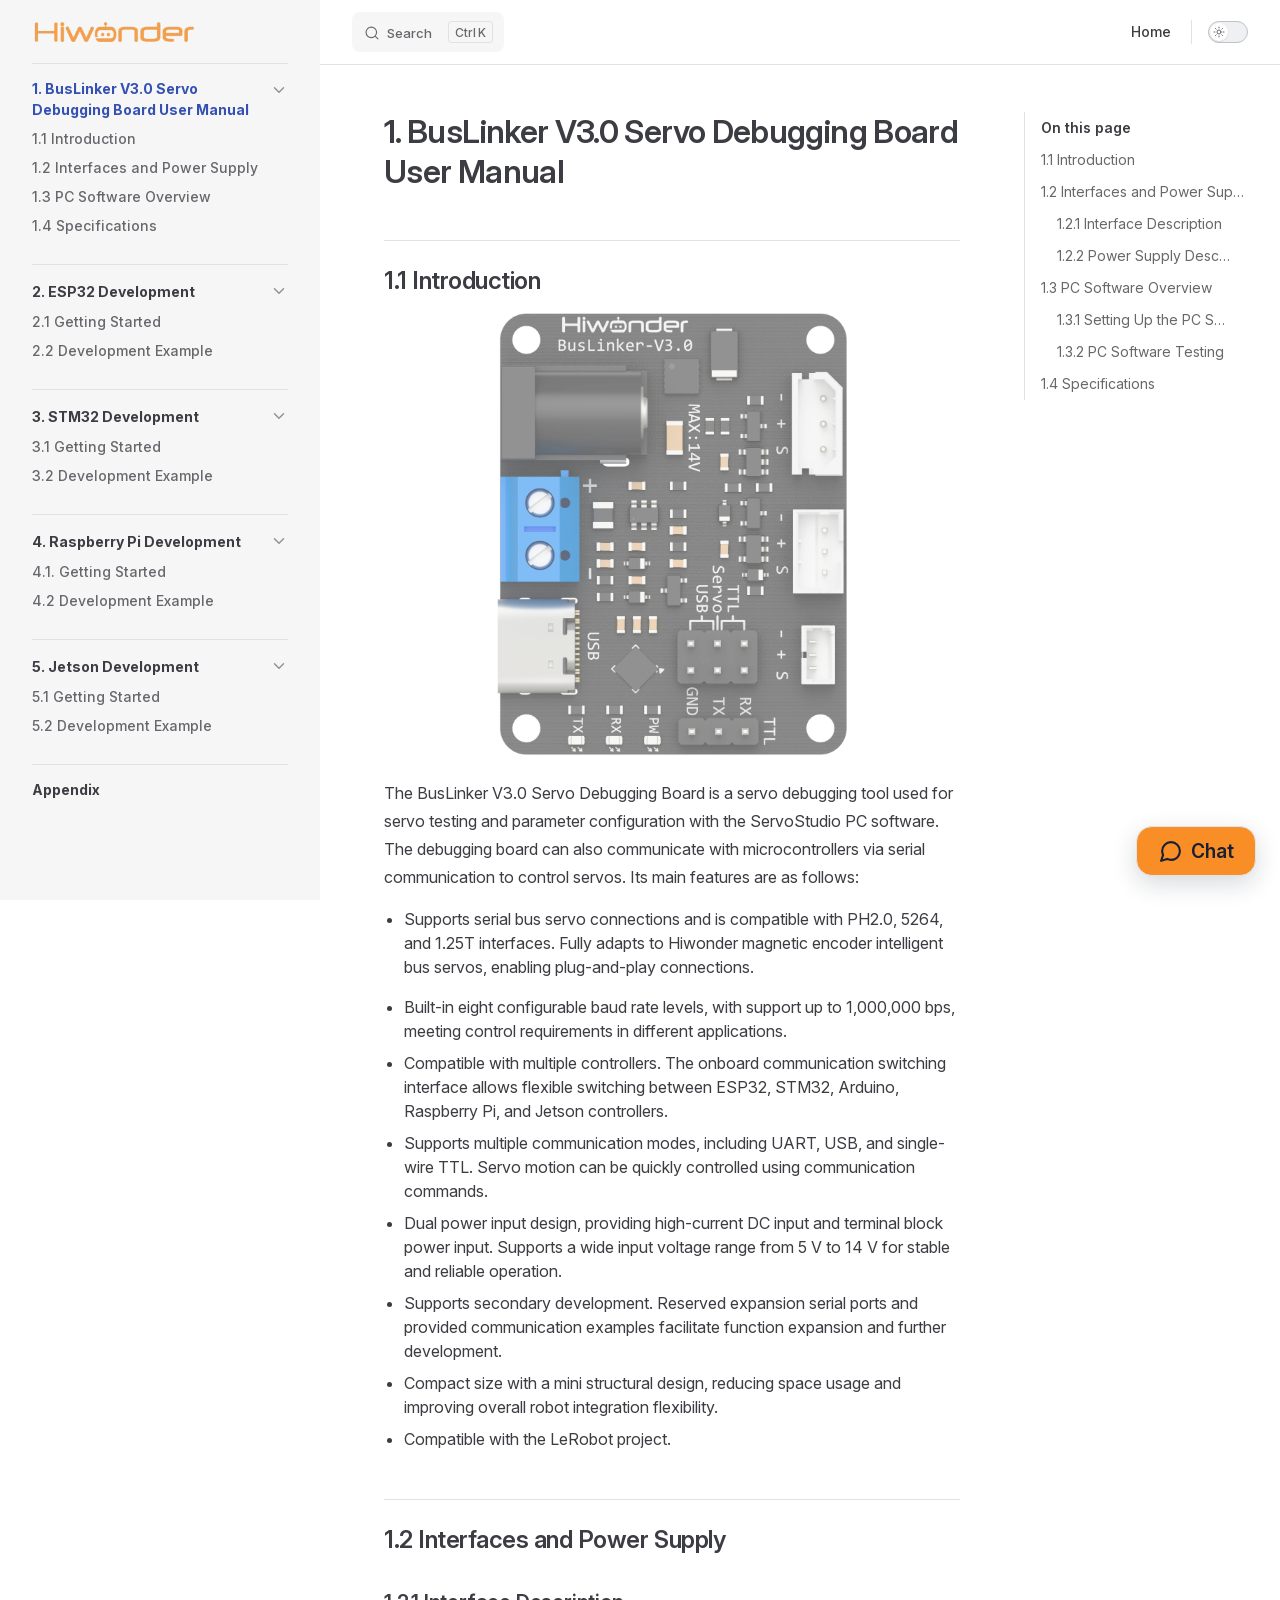
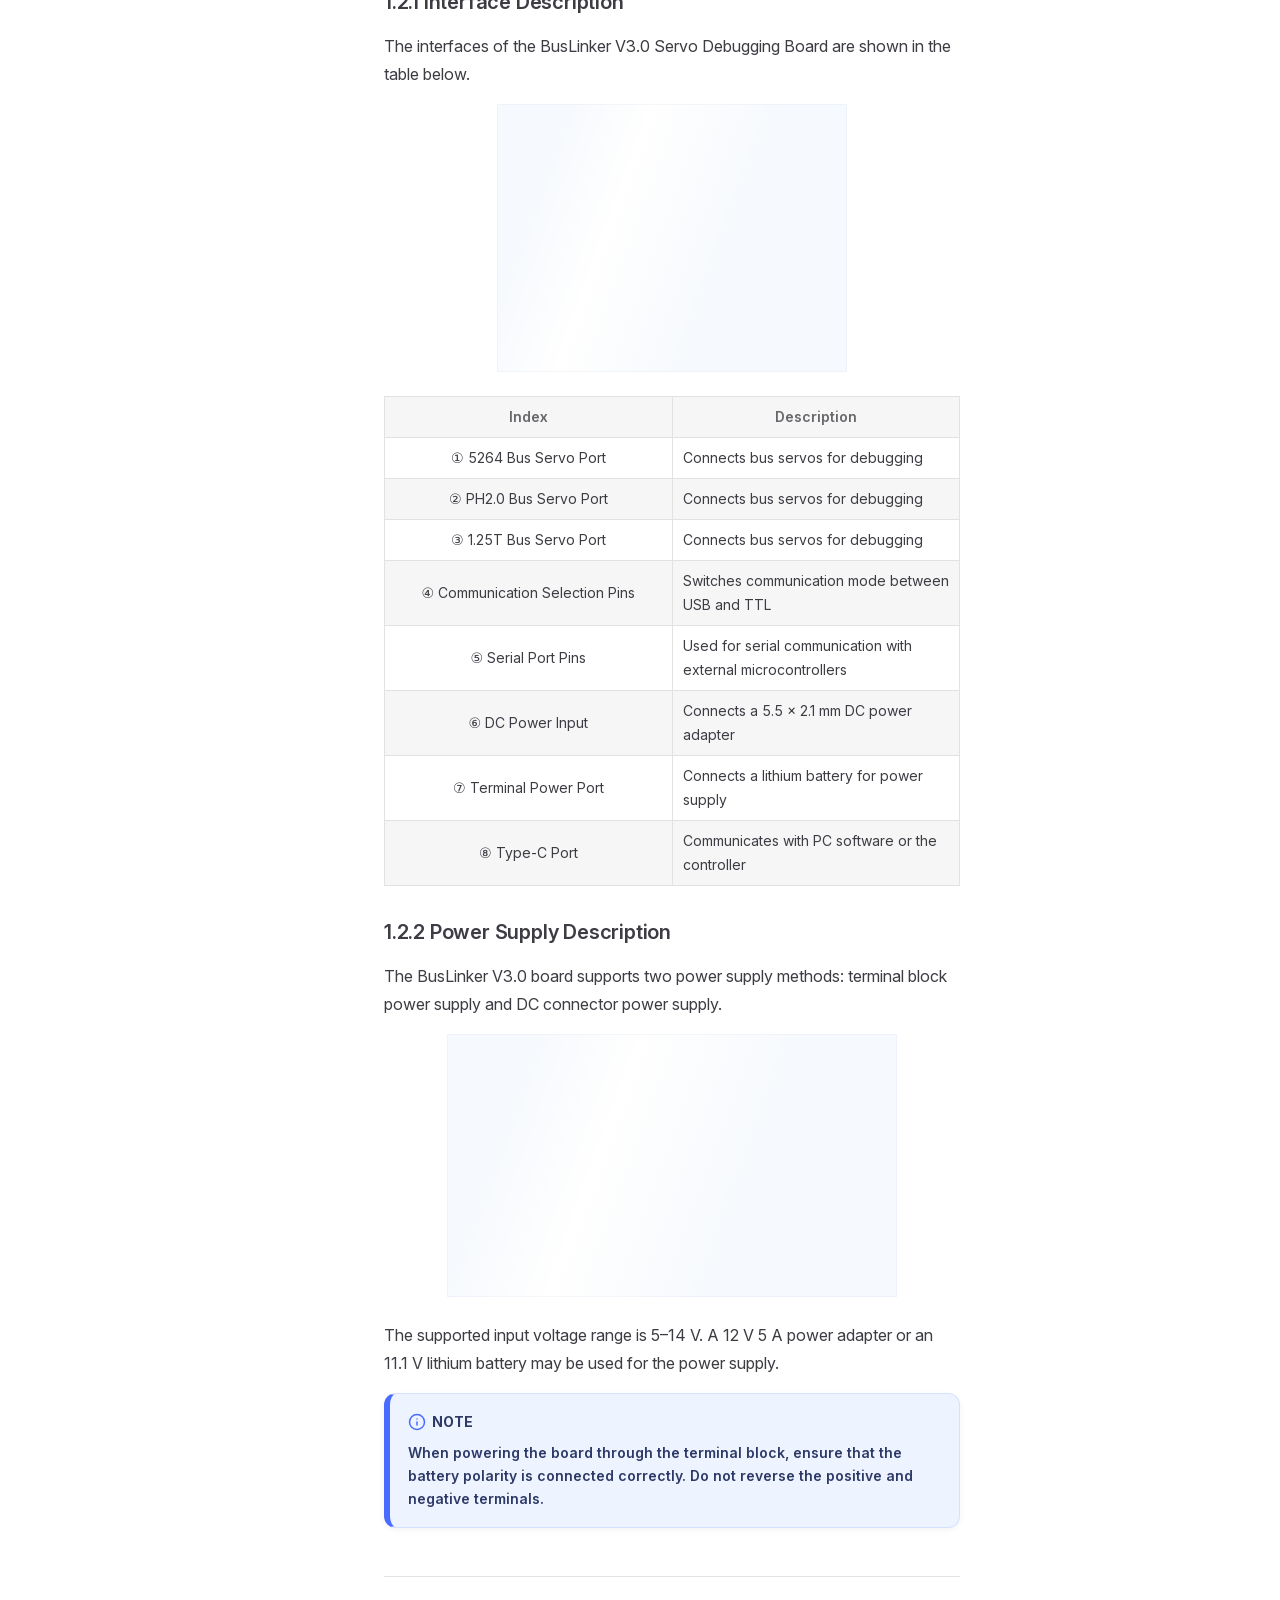
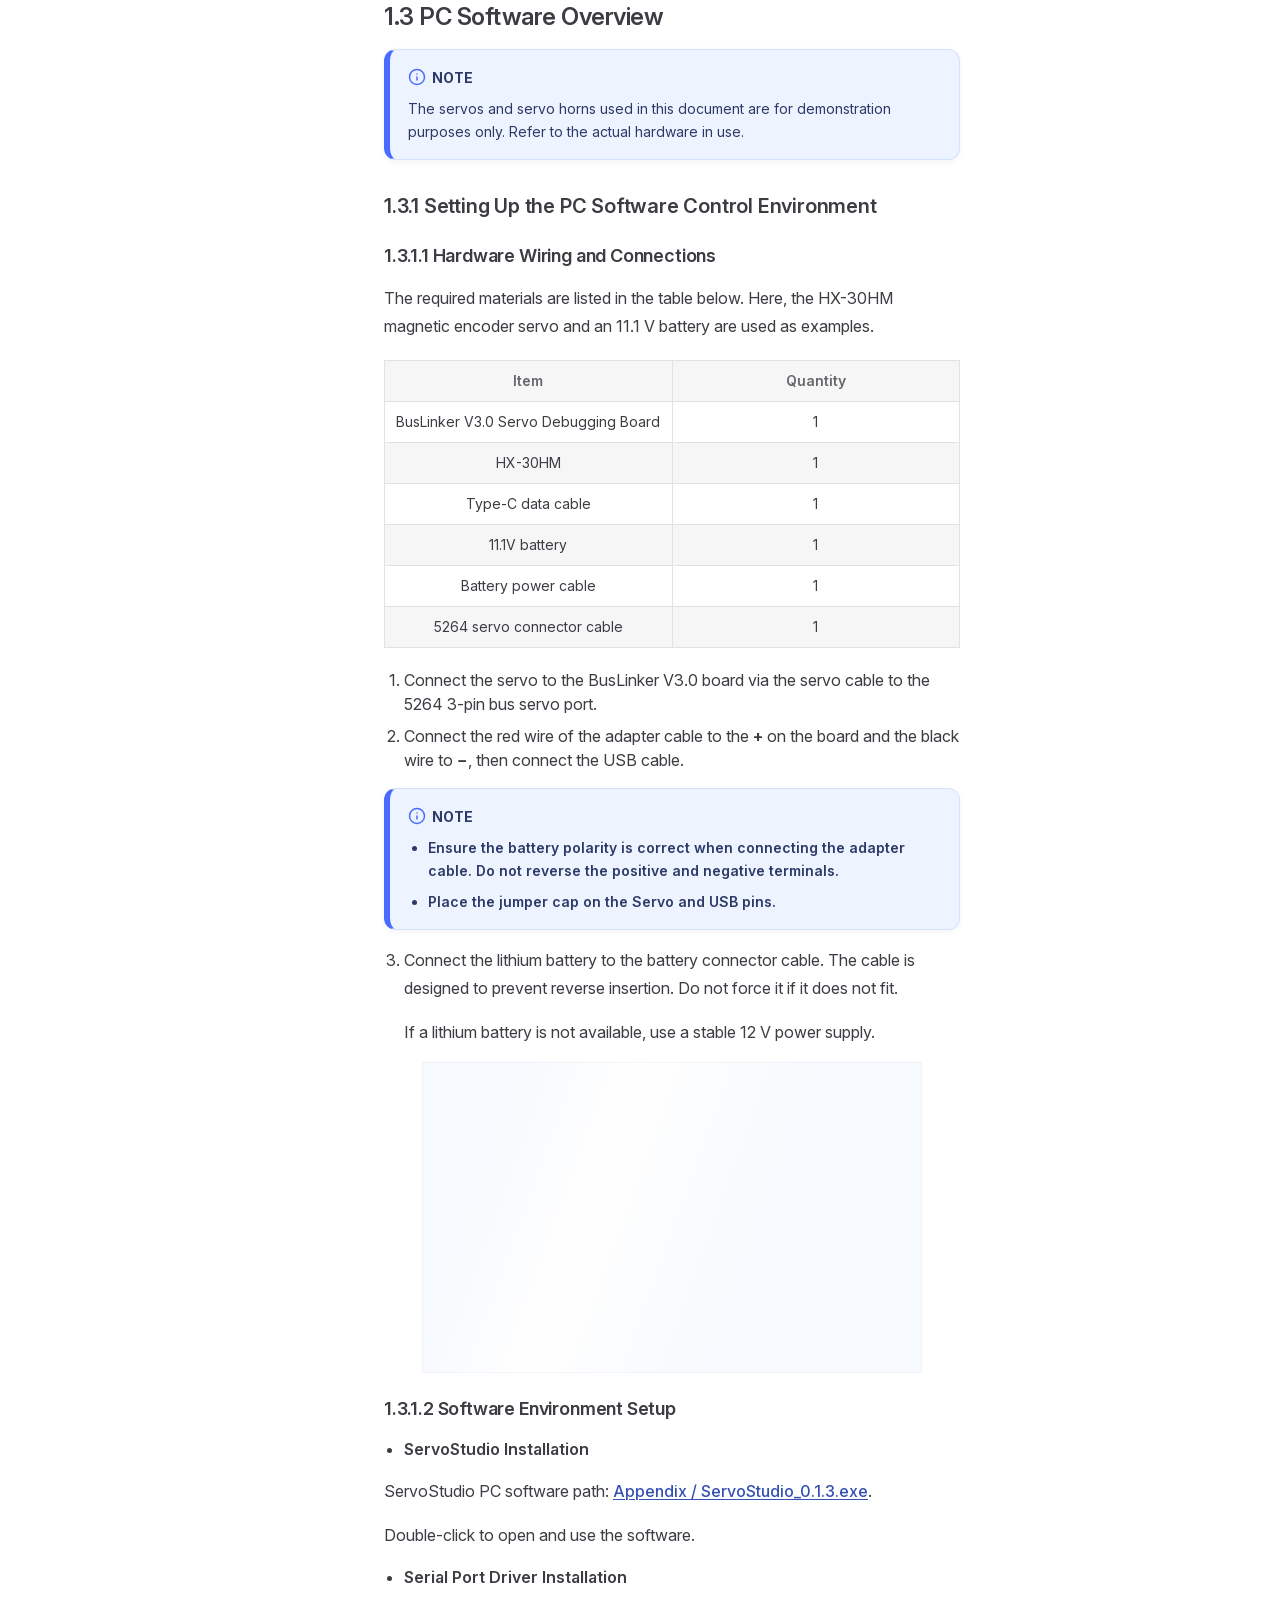
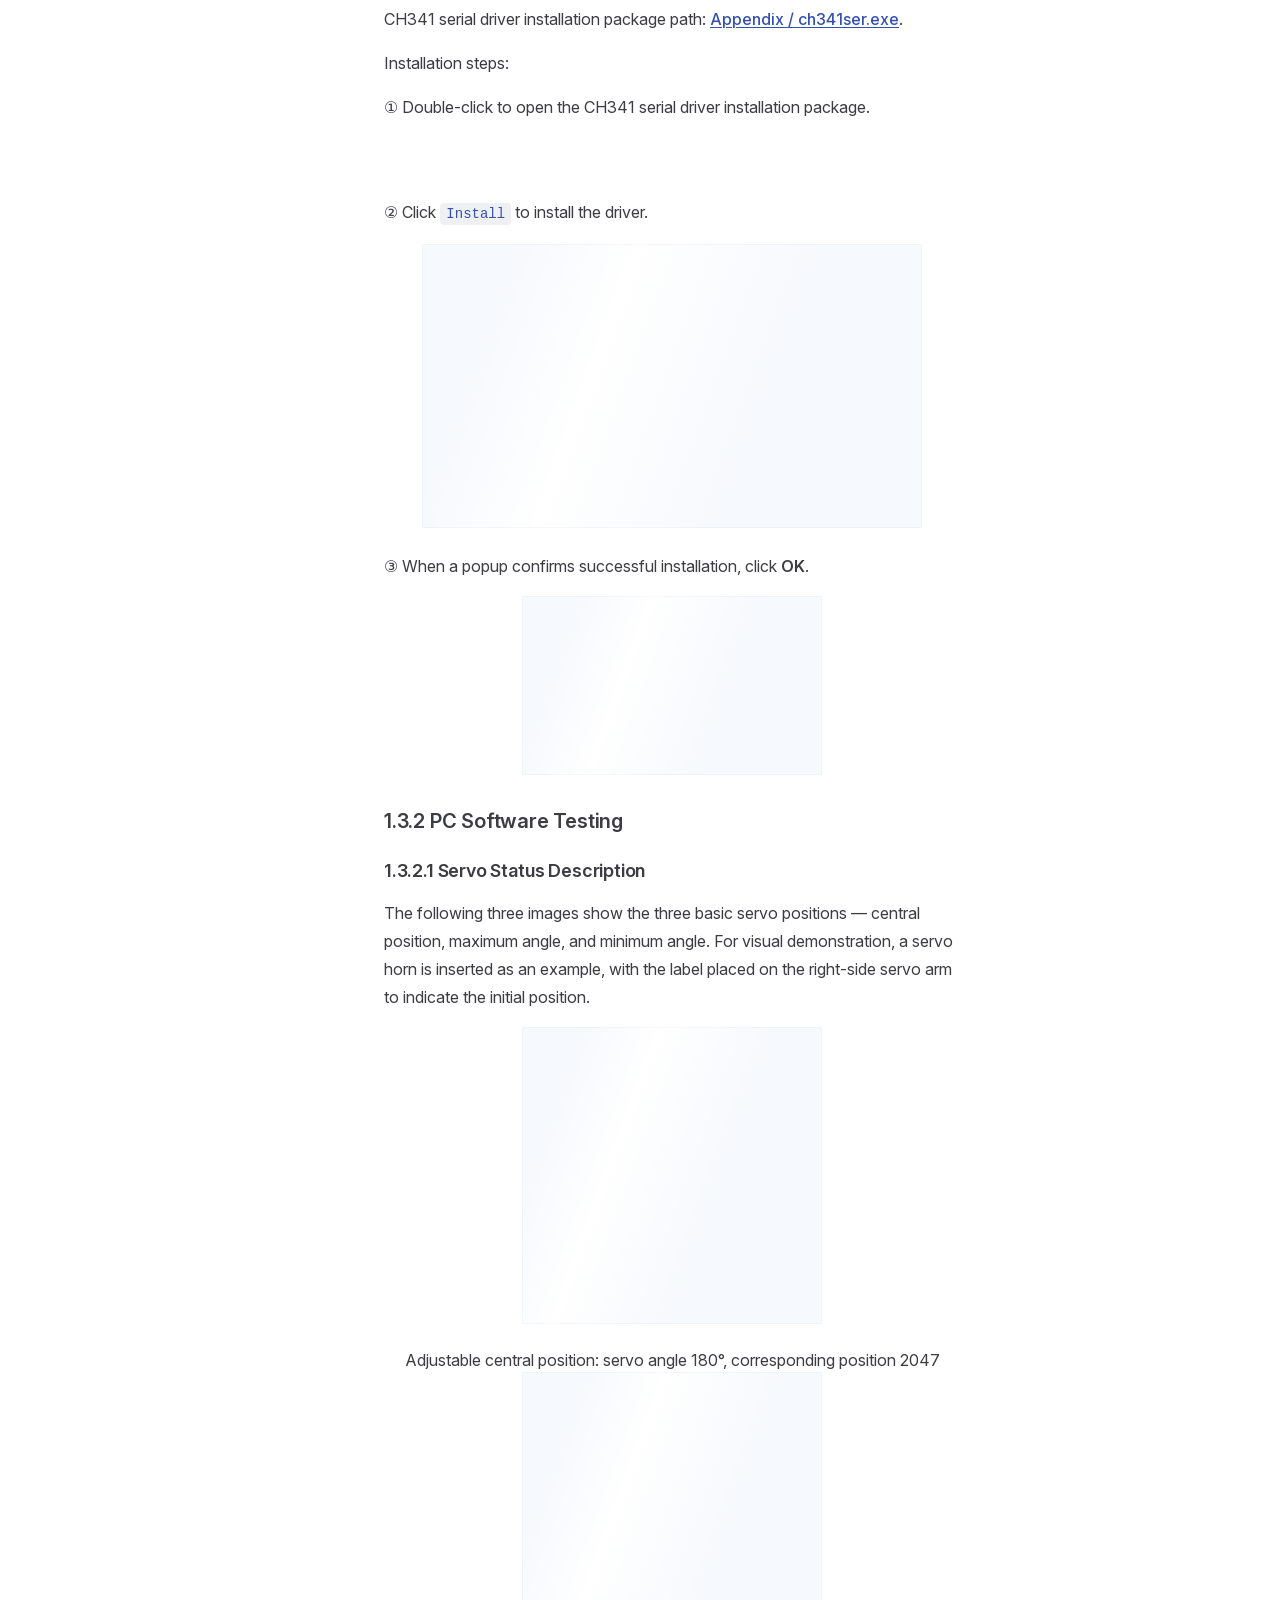
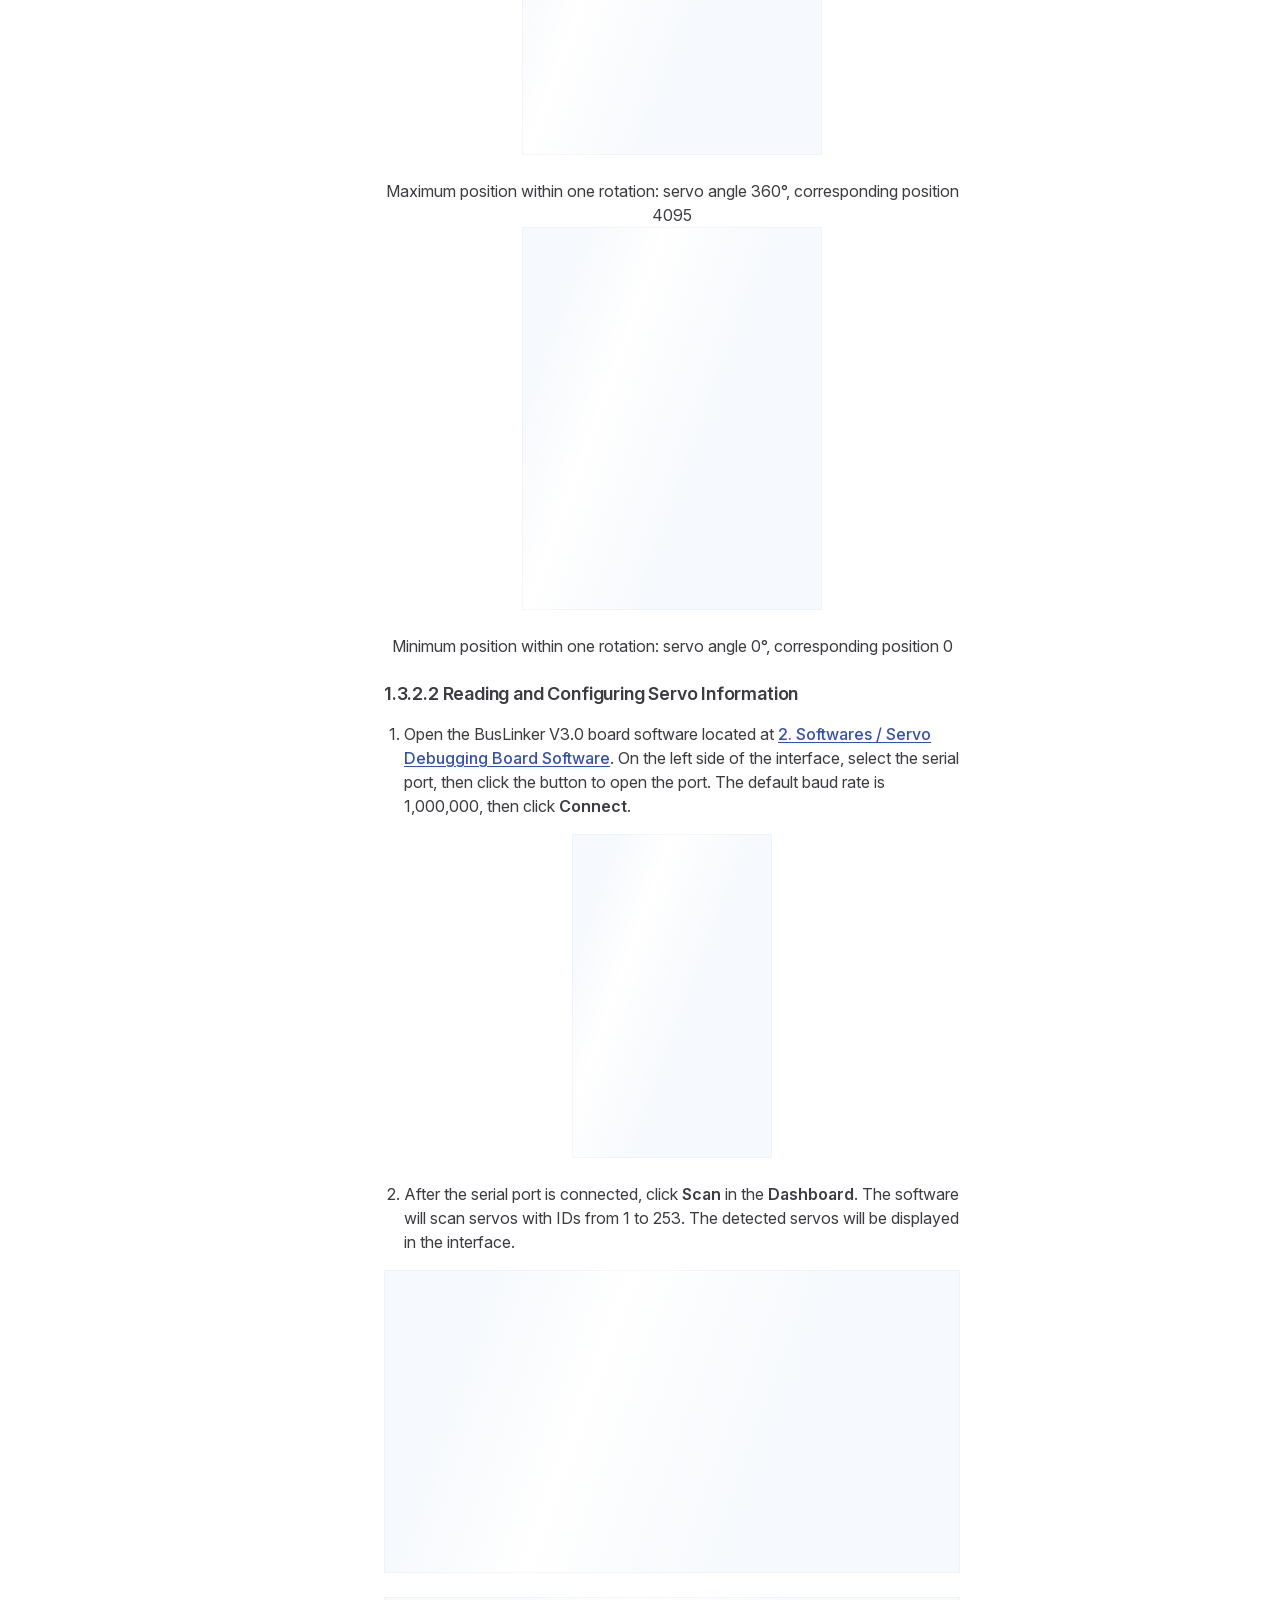
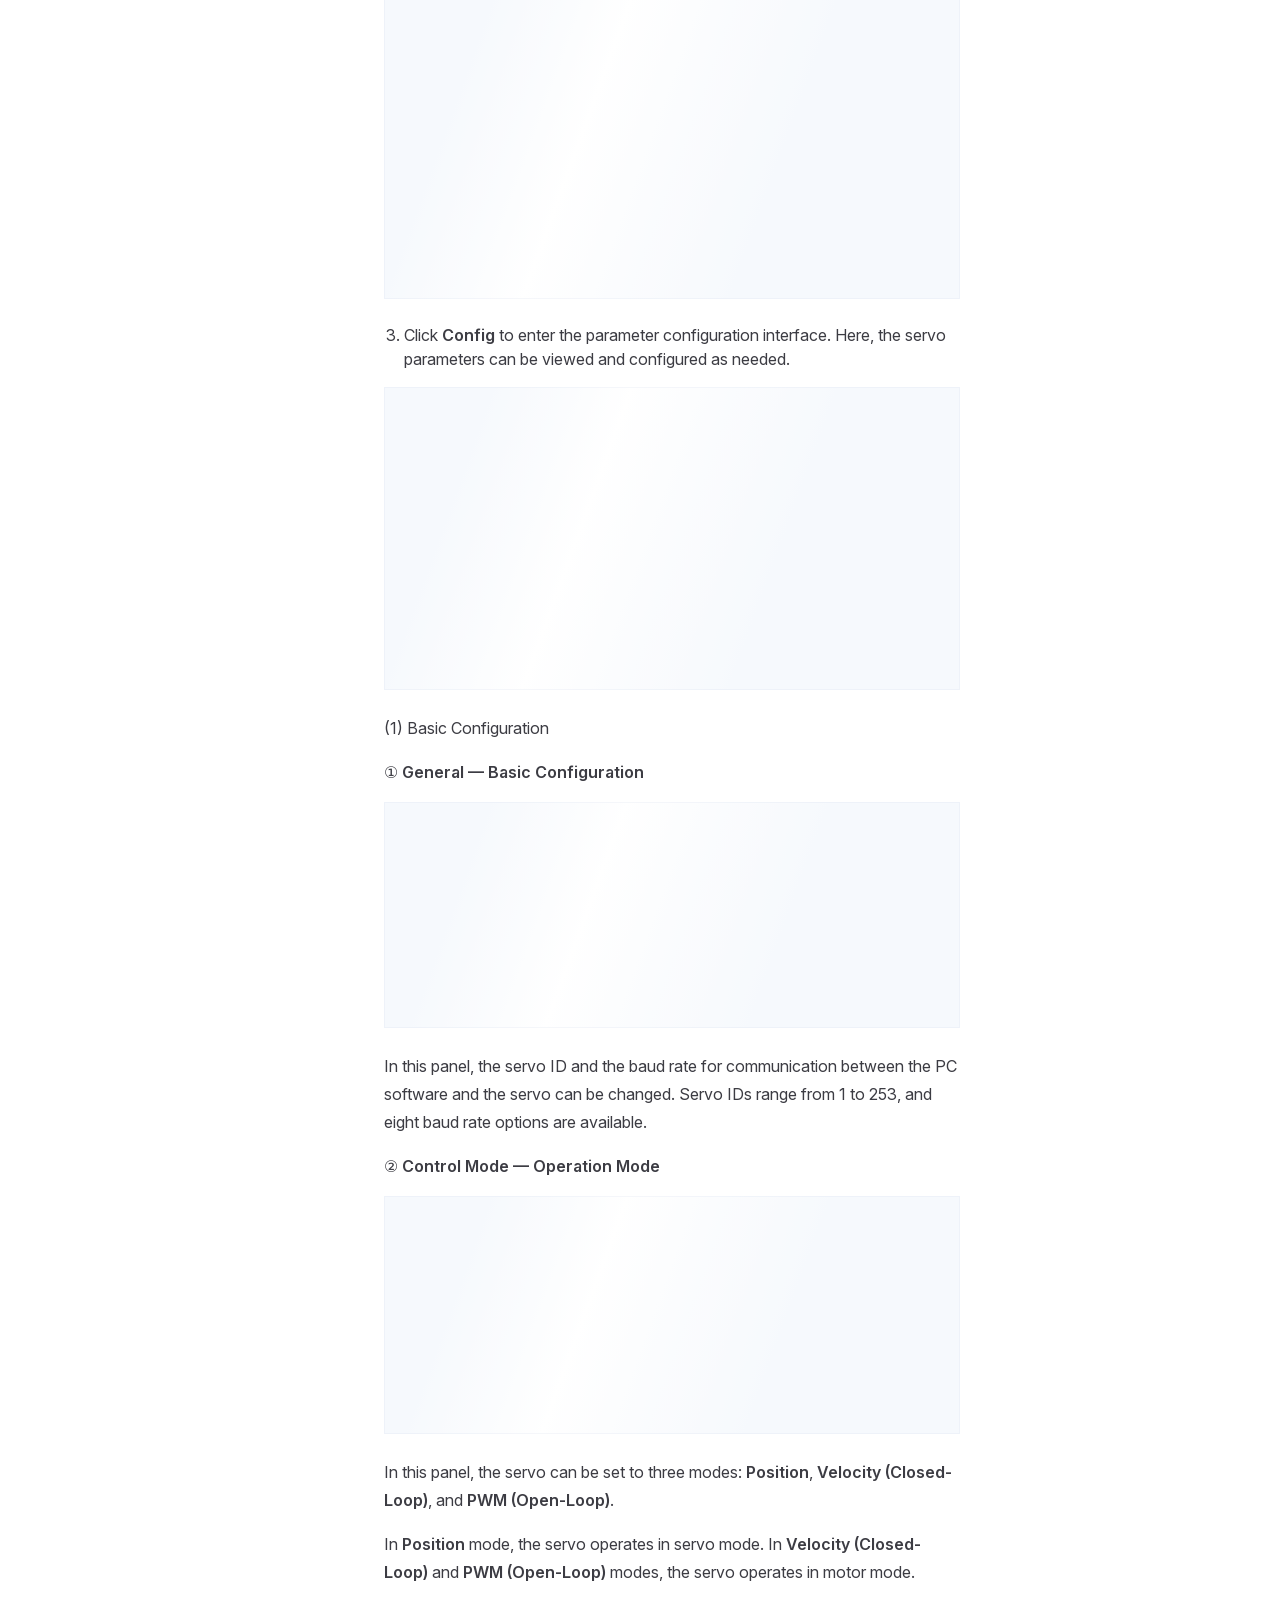
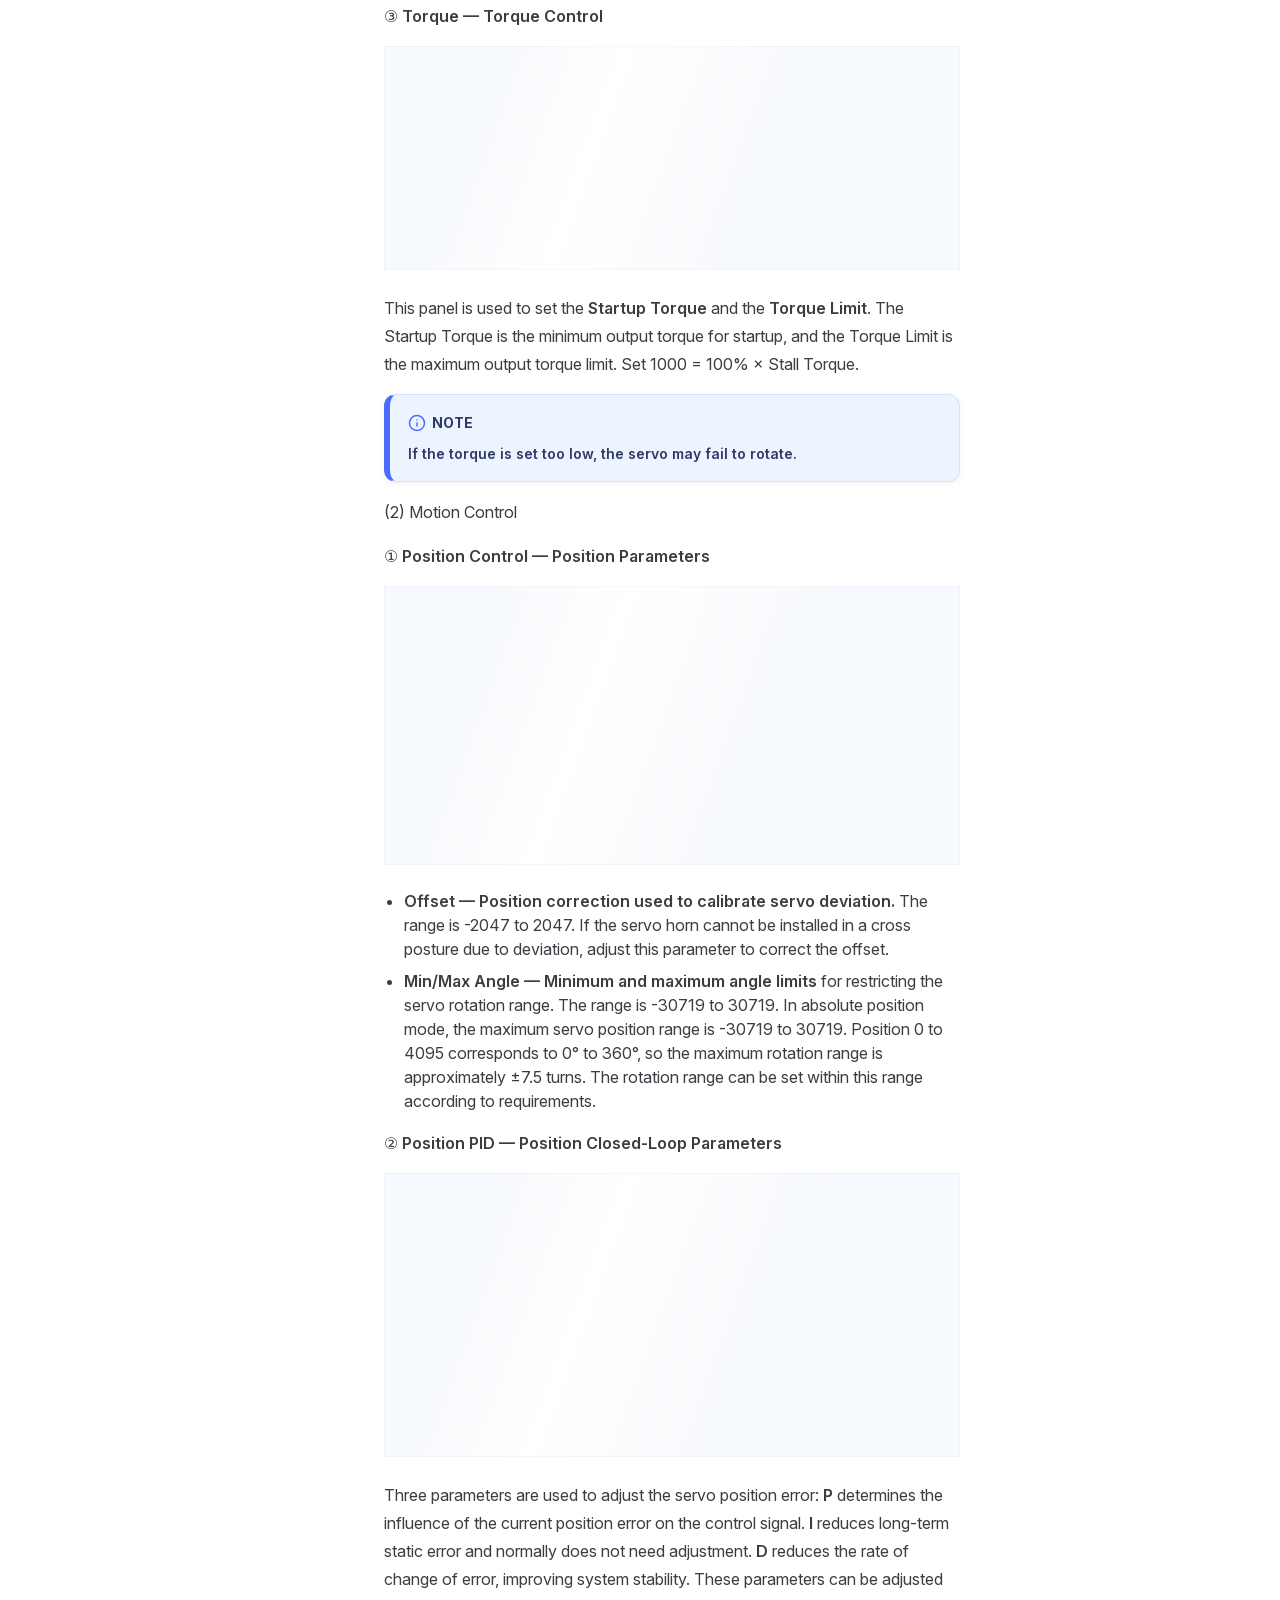
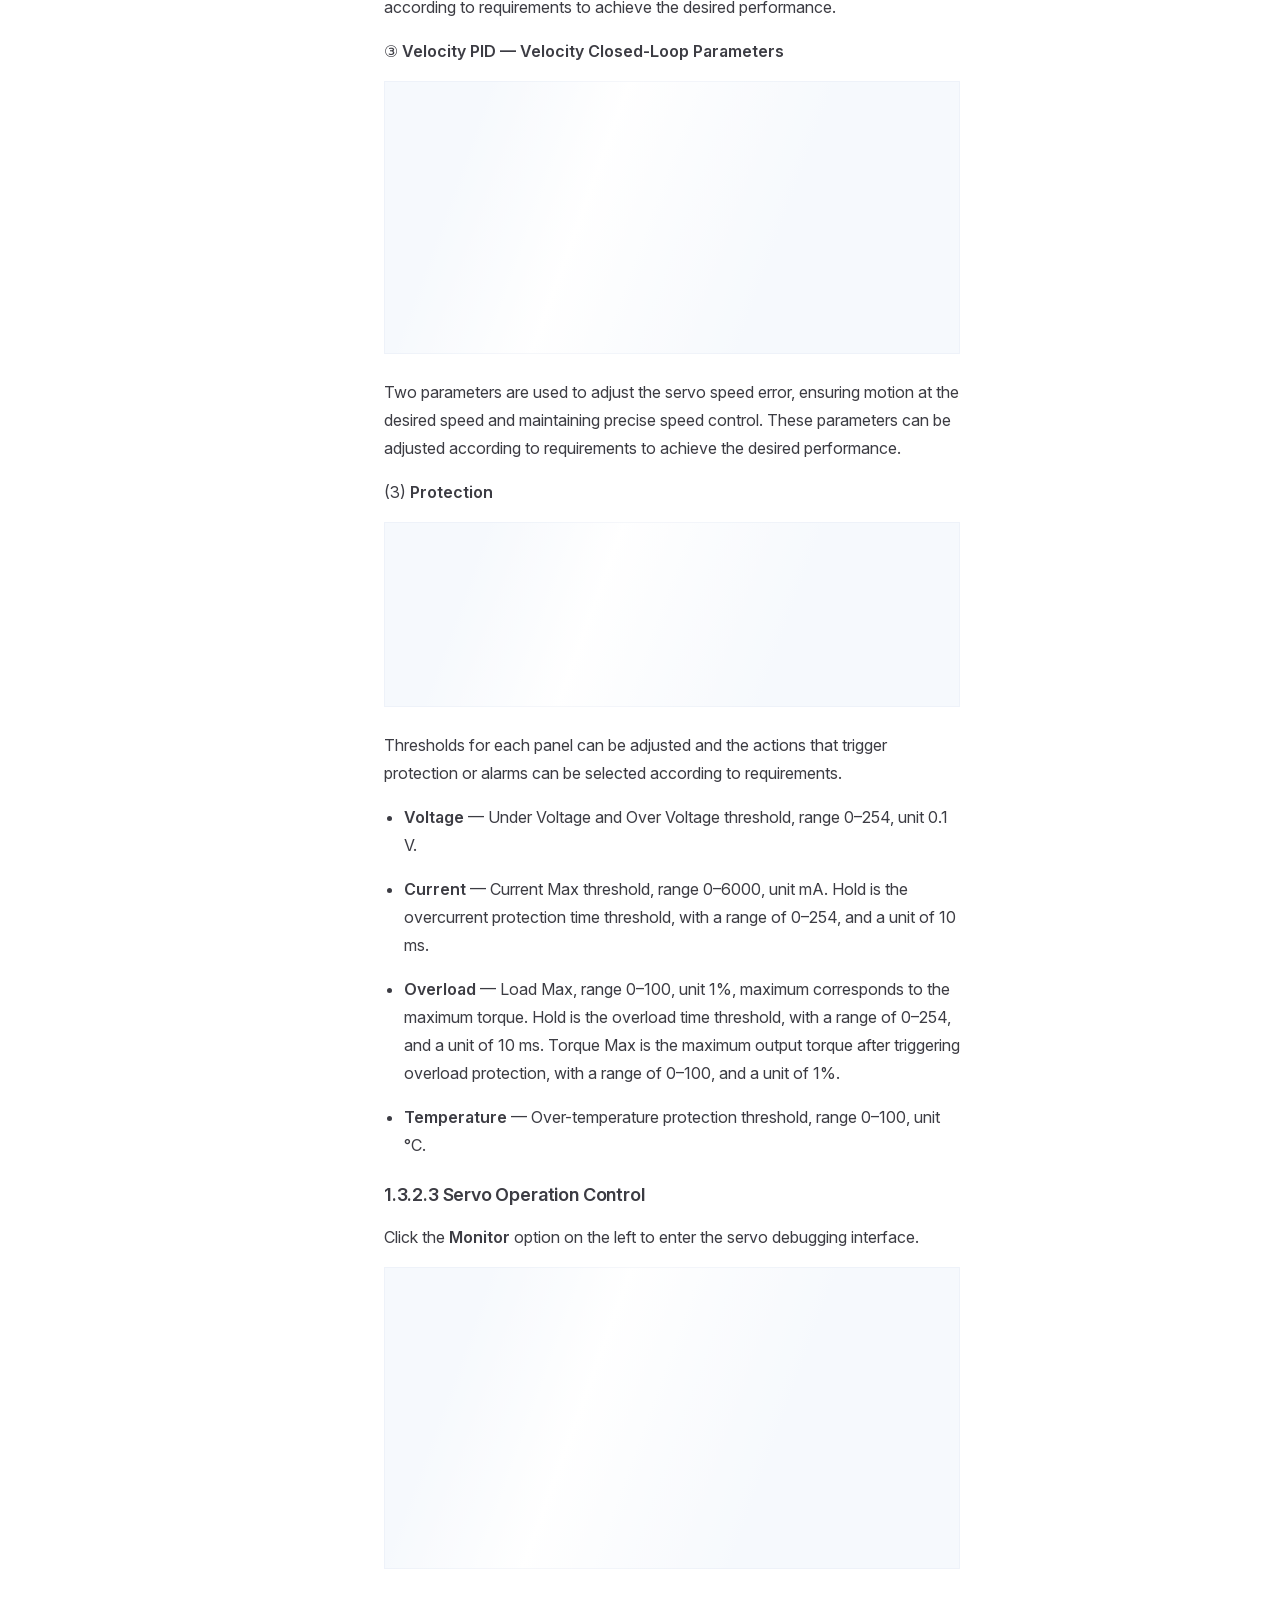
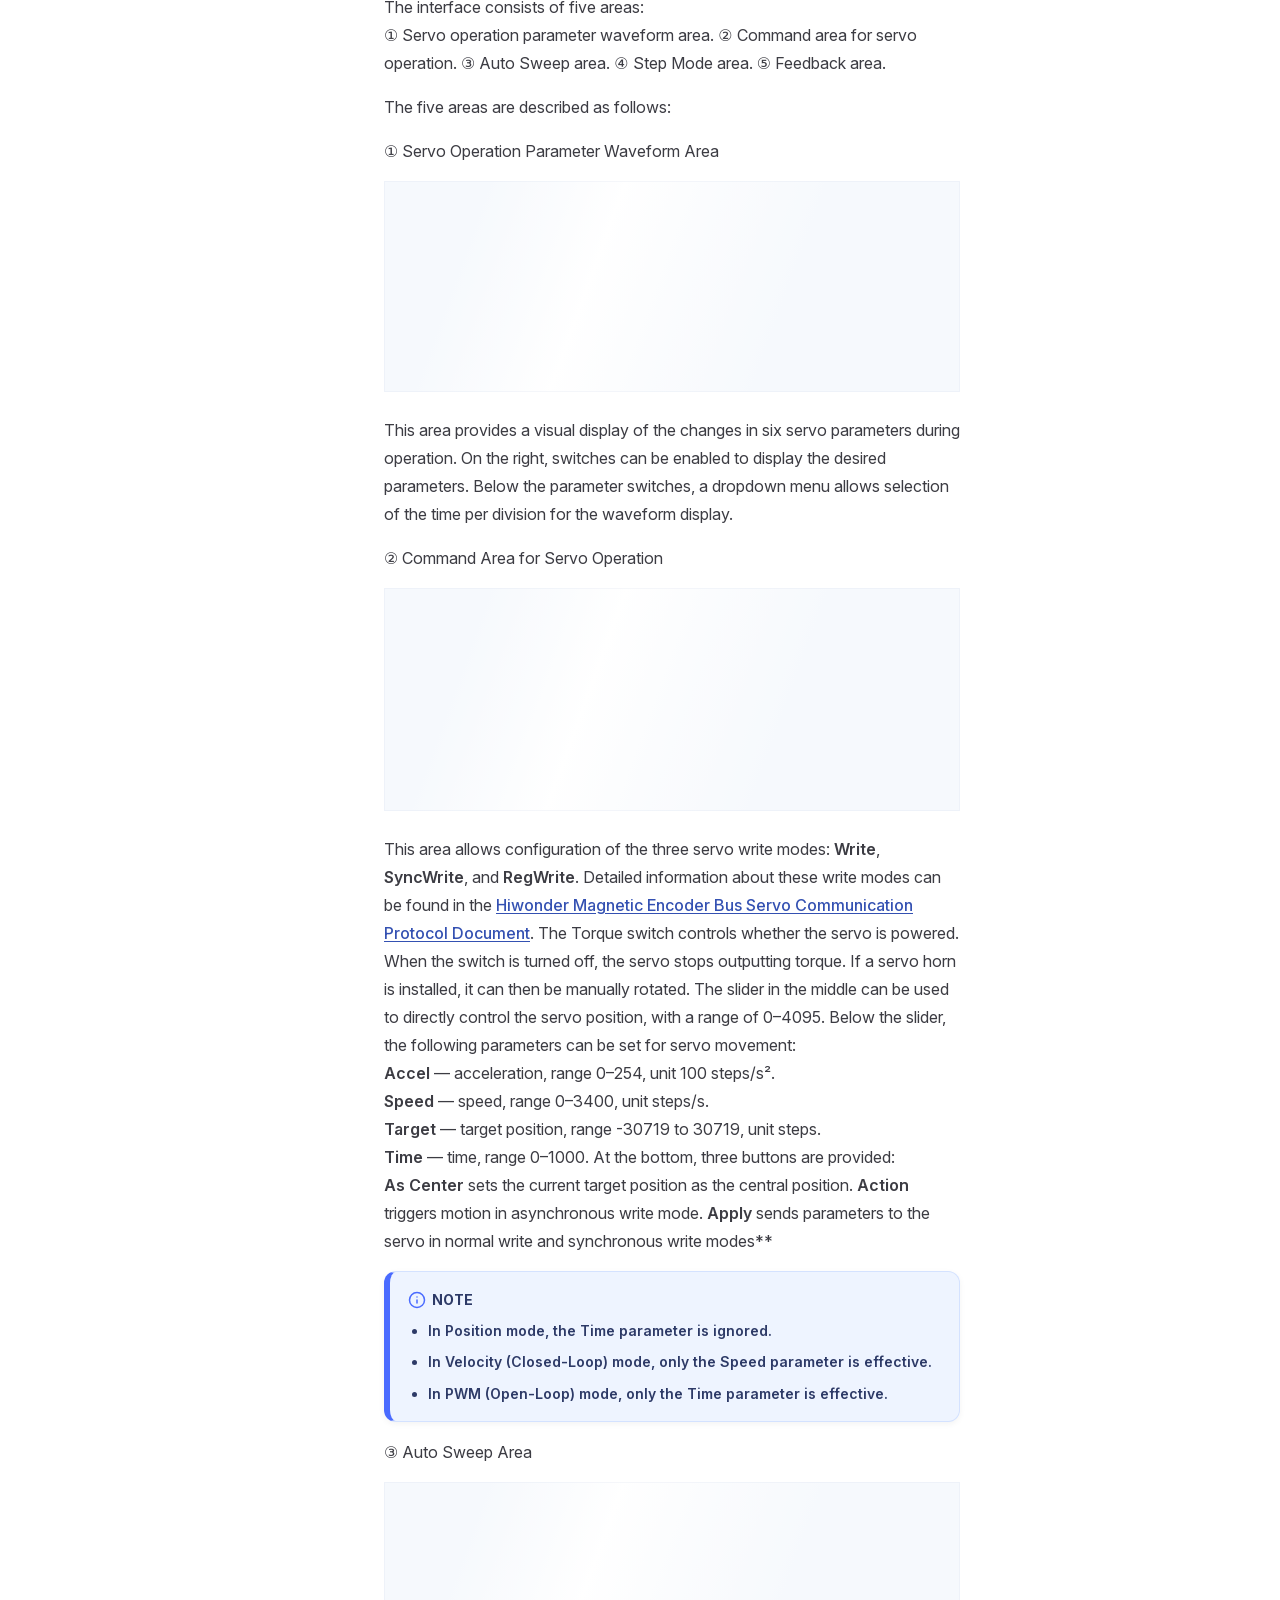
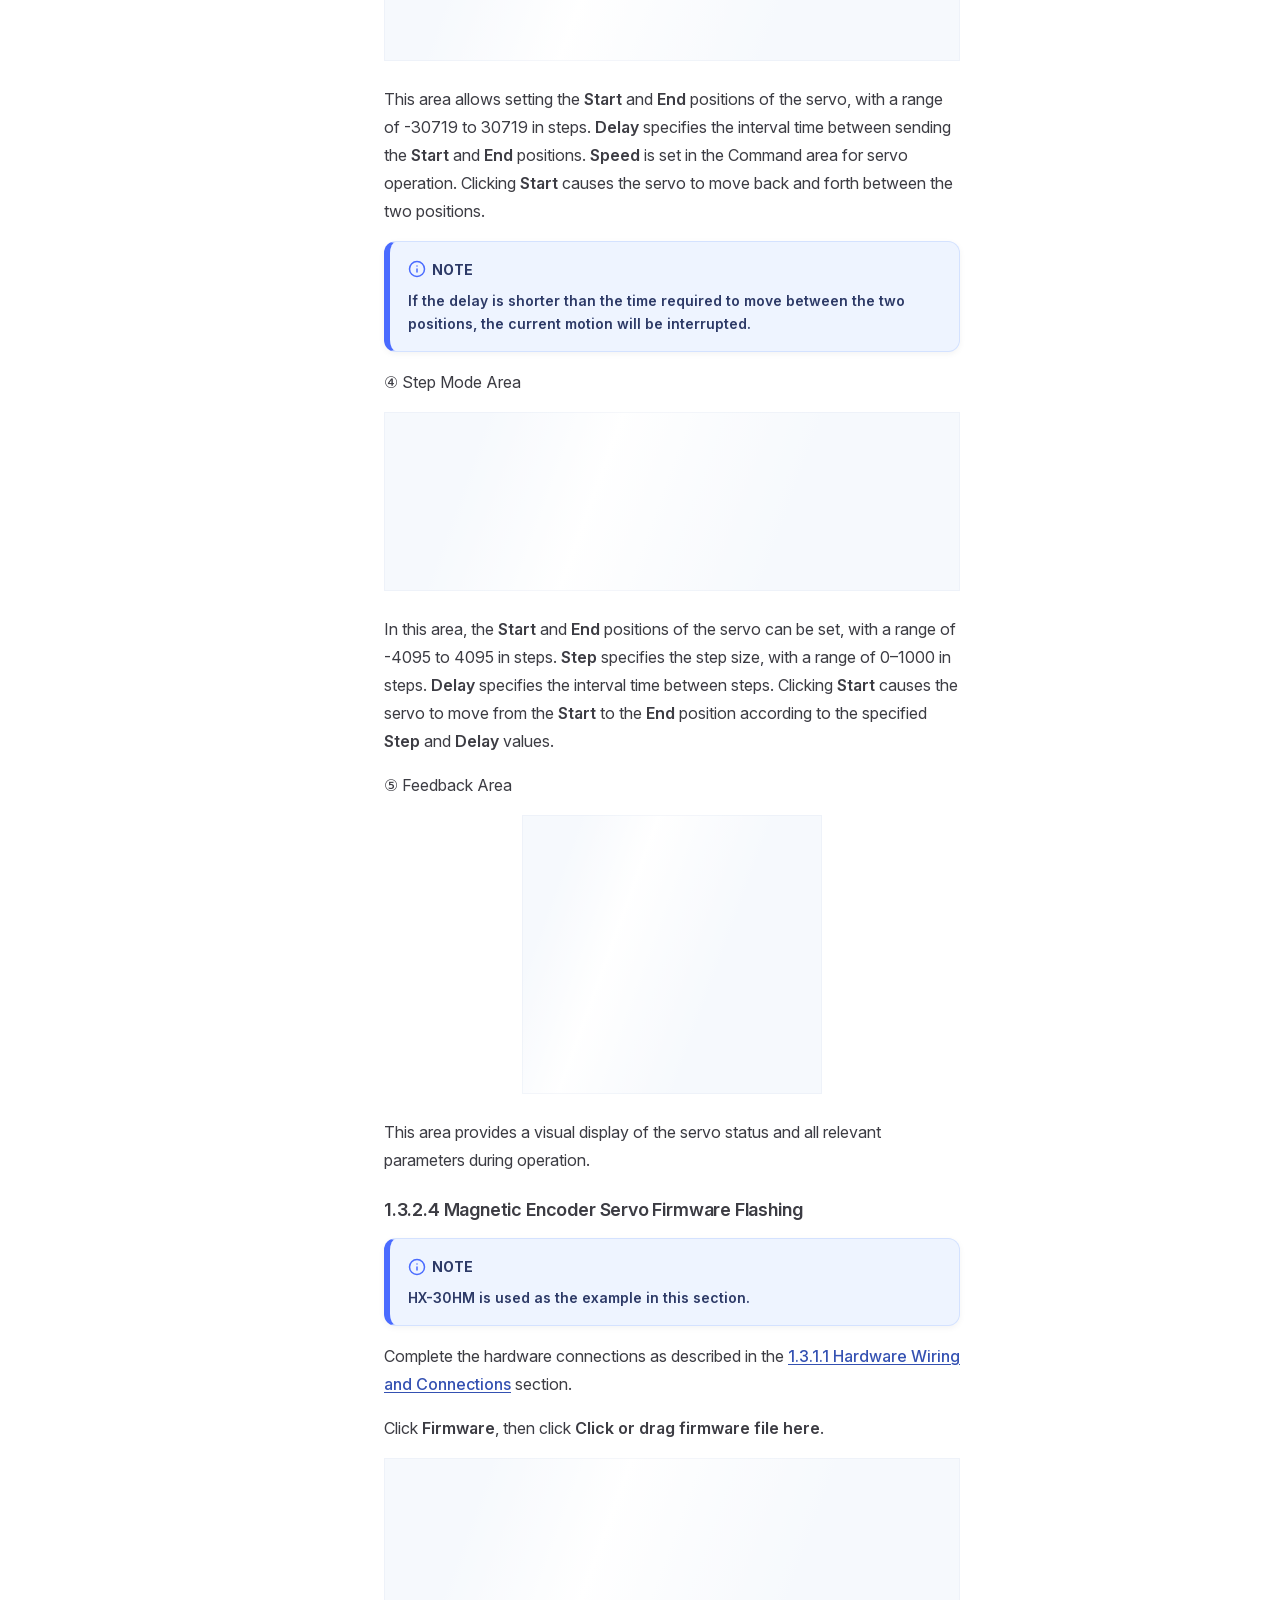
==== commit 486ca5cf: "内容修改" ====
--- a/projects/BusLinker/en/latest/index.html
+++ b/projects/BusLinker/en/latest/index.html
@@ -6,21 +6,21 @@
     <title>BusLinker Documentation</title>
     <meta name="description" content="BusLinker documentation">
     <meta name="generator" content="VitePress v1.6.4">
-    <link rel="preload stylesheet" href="/projects/BusLinker/en/latest/assets/style.lA-4RRwD.css" as="style">
+    <link rel="preload stylesheet" href="/projects/BusLinker/en/latest/assets/style.JOxRN985.css" as="style">
     <link rel="preload stylesheet" href="/projects/BusLinker/en/latest/vp-icons.css" as="style">
     
-    <script type="module" src="/projects/BusLinker/en/latest/assets/app.VRwAXs0O.js"></script>
+    <script type="module" src="/projects/BusLinker/en/latest/assets/app.Bu977U3I.js"></script>
     <link rel="preload" href="/projects/BusLinker/en/latest/assets/inter-roman-latin.Di8DUHzh.woff2" as="font" type="font/woff2" crossorigin="">
-    <link rel="modulepreload" href="/projects/BusLinker/en/latest/assets/chunks/theme.U2ONczvn.js">
-    <link rel="modulepreload" href="/projects/BusLinker/en/latest/assets/chunks/framework.yOMWXH4I.js">
-    <link rel="modulepreload" href="/projects/BusLinker/en/latest/assets/index.md.DBOxCeHK.lean.js">
+    <link rel="modulepreload" href="/projects/BusLinker/en/latest/assets/chunks/theme.CIhpgwCO.js">
+    <link rel="modulepreload" href="/projects/BusLinker/en/latest/assets/chunks/framework.BF8aJKpv.js">
+    <link rel="modulepreload" href="/projects/BusLinker/en/latest/assets/index.md.UCYDI7T8.lean.js">
     <link rel="icon" href="/projects/BusLinker/en/latest/favicon.ico">
     <script id="check-dark-mode">(()=>{const e=localStorage.getItem("vitepress-theme-appearance")||"auto",a=window.matchMedia("(prefers-color-scheme: dark)").matches;(!e||e==="auto"?a:e==="dark")&&document.documentElement.classList.add("dark")})();</script>
     <script id="check-mac-os">document.documentElement.classList.toggle("mac",/Mac|iPhone|iPod|iPad/i.test(navigator.platform));</script>
   </head>
   <body>
     <div id="app"><!--[--><div class="page-redirect" style="text-align:center;padding:100px 20px;"><p>Redirecting to content page...</p><p><a href="/projects/BusLinker/en/latest/docs/1_BusLinker_V3.0_Servo_Debugging_Board_User_Manual.html" target="_self">If you are not redirected automatically, click here</a></p></div><!--[--><!----><!--]--><!----><div class="feedback-widget"><!----><button class="feedback-widget__trigger" type="button" aria-expanded="false" aria-label="Open feedback form"><span class="feedback-widget__icon" aria-hidden="true"><svg viewBox="0 0 24 24" focusable="false"><path d="M21 11.5a8.4 8.4 0 0 1-.9 3.8 8.5 8.5 0 0 1-7.6 4.7 8.4 8.4 0 0 1-3.8-.9L3 21l1.9-5.7A8.4 8.4 0 0 1 4 11.5 8.5 8.5 0 0 1 12.5 3 8.5 8.5 0 0 1 21 11.5Z"></path></svg></span><span>Chat</span></button></div><!--]--></div>
-    <script>window.__VP_HASH_MAP__=JSON.parse("{\"docs_1_buslinker_v3.0_servo_debugging_board_user_manual.md\":\"BNznpjgw\",\"docs_2_esp32_development.md\":\"DNQ360RS\",\"docs_3_stm32_development.md\":\"CPN74F5-\",\"docs_4_raspberry_pi_development.md\":\"BBNyqiKQ\",\"docs_5_jetson_development.md\":\"Ca1BccGN\",\"docs_appendix.md\":\"CdmHf6t2\",\"docs_index.md\":\"COe6JGFA\",\"index.md\":\"DBOxCeHK\"}");window.__VP_SITE_DATA__=JSON.parse("{\"lang\":\"en-US\",\"dir\":\"ltr\",\"title\":\"BusLinker Documentation\",\"description\":\"BusLinker documentation\",\"base\":\"/projects/BusLinker/en/latest/\",\"head\":[],\"router\":{\"prefetchLinks\":true},\"appearance\":true,\"themeConfig\":{\"siteTitle\":false,\"logo\":\"/e-logo.webp\",\"outline\":[2,3],\"search\":{\"provider\":\"local\",\"options\":{\"translations\":{\"button\":{\"buttonText\":\"Search\",\"buttonAriaLabel\":\"Search\"},\"modal\":{\"searchBox\":{\"resetButtonTitle\":\"Clear search query\",\"resetButtonAriaLabel\":\"Clear search query\",\"cancelButtonText\":\"Cancel\",\"cancelButtonAriaLabel\":\"Cancel\"},\"startScreen\":{\"recentSearchTitle\":\"Recent Searches\",\"noRecentSearchText\":\"No recent searches\",\"suggestedQueryTitle\":\"Suggested Queries\"},\"noResultsScreen\":{\"noResultsText\":\"No results found for\",\"suggestedQueryText\":\"You can try searching for\",\"reportMissingResultsText\":\"Have any queries?\",\"reportMissingResultsLinkText\":\"Report here\"},\"footer\":{\"selectText\":\"to select\",\"navigateText\":\"to navigate\",\"closeText\":\"to close\"}}}}},\"nav\":[{\"text\":\"Home\",\"link\":\"https://www.hiwonder.net/\",\"target\":\"_self\"}],\"sidebar\":[{\"text\":\"1. BusLinker V3.0 Servo Debugging Board User Manual\",\"link\":\"/docs/1_BusLinker_V3.0_Servo_Debugging_Board_User_Manual.html\",\"collapsed\":false,\"items\":[{\"text\":\"1.1 Introduction\",\"link\":\"/docs/1_BusLinker_V3.0_Servo_Debugging_Board_User_Manual.html#_1-1-introduction\"},{\"text\":\"1.2 Interfaces and Power Supply\",\"link\":\"/docs/1_BusLinker_V3.0_Servo_Debugging_Board_User_Manual.html#_1-2-interfaces-and-power-supply\"},{\"text\":\"1.3 PC Software Overview\",\"link\":\"/docs/1_BusLinker_V3.0_Servo_Debugging_Board_User_Manual.html#_1-3-pc-software-overview\"},{\"text\":\"1.4 Specifications\",\"link\":\"/docs/1_BusLinker_V3.0_Servo_Debugging_Board_User_Manual.html#_1-4-specifications\"}]},{\"text\":\"2. ESP32 Development\",\"link\":\"/docs/2_ESP32_Development.html\",\"collapsed\":false,\"items\":[{\"text\":\"2.1 Getting Started\",\"link\":\"/docs/2_ESP32_Development.html#_2-1-getting-started\"},{\"text\":\"2.2 Development Example\",\"link\":\"/docs/2_ESP32_Development.html#_2-2-development-example\"}]},{\"text\":\"3. STM32 Development\",\"link\":\"/docs/3_STM32_Development.html\",\"collapsed\":false,\"items\":[{\"text\":\"3.1 Getting Started\",\"link\":\"/docs/3_STM32_Development.html#_3-1-getting-started\"},{\"text\":\"3.2 Development Example\",\"link\":\"/docs/3_STM32_Development.html#_3-2-development-example\"}]},{\"text\":\"4. Raspberry Pi Development\",\"link\":\"/docs/4_Raspberry_Pi_Development.html\",\"collapsed\":false,\"items\":[{\"text\":\"4.1. Getting Started\",\"link\":\"/docs/4_Raspberry_Pi_Development.html#_4-1-getting-started\"},{\"text\":\"4.2 Development Example\",\"link\":\"/docs/4_Raspberry_Pi_Development.html#_4-2-development-example\"}]},{\"text\":\"5. Jetson Development\",\"link\":\"/docs/5_Jetson_Development.html\",\"collapsed\":false,\"items\":[{\"text\":\"5.1 Getting Started\",\"link\":\"/docs/5_Jetson_Development.html#_5-1-getting-started\"},{\"text\":\"5.2 Development Example\",\"link\":\"/docs/5_Jetson_Development.html#_5-2-development-example\"}]},{\"text\":\"Appendix\",\"link\":\"/docs/Appendix.html\",\"collapsed\":false,\"items\":[]}]},\"locales\":{},\"scrollOffset\":134,\"cleanUrls\":false}");</script>
+    <script>window.__VP_HASH_MAP__=JSON.parse("{\"docs_1_buslinker_v3.0_servo_debugging_board_user_manual.md\":\"BueTxnN5\",\"docs_2_esp32_development.md\":\"CBX9uYzv\",\"docs_3_stm32_development.md\":\"BeJRcrxS\",\"docs_4_raspberry_pi_development.md\":\"tA4DOTim\",\"docs_5_jetson_development.md\":\"3uFABi8B\",\"docs_appendix.md\":\"C5GHQAuC\",\"docs_index.md\":\"CXQWH1vs\",\"index.md\":\"UCYDI7T8\"}");window.__VP_SITE_DATA__=JSON.parse("{\"lang\":\"en-US\",\"dir\":\"ltr\",\"title\":\"BusLinker Documentation\",\"description\":\"BusLinker documentation\",\"base\":\"/projects/BusLinker/en/latest/\",\"head\":[],\"router\":{\"prefetchLinks\":true},\"appearance\":true,\"themeConfig\":{\"siteTitle\":false,\"logo\":\"/e-logo.webp\",\"outline\":[2,3],\"search\":{\"provider\":\"local\",\"options\":{\"translations\":{\"button\":{\"buttonText\":\"Search\",\"buttonAriaLabel\":\"Search\"},\"modal\":{\"searchBox\":{\"resetButtonTitle\":\"Clear search query\",\"resetButtonAriaLabel\":\"Clear search query\",\"cancelButtonText\":\"Cancel\",\"cancelButtonAriaLabel\":\"Cancel\"},\"startScreen\":{\"recentSearchTitle\":\"Recent Searches\",\"noRecentSearchText\":\"No recent searches\",\"suggestedQueryTitle\":\"Suggested Queries\"},\"noResultsScreen\":{\"noResultsText\":\"No results found for\",\"suggestedQueryText\":\"You can try searching for\",\"reportMissingResultsText\":\"Have any queries?\",\"reportMissingResultsLinkText\":\"Report here\"},\"footer\":{\"selectText\":\"to select\",\"navigateText\":\"to navigate\",\"closeText\":\"to close\"}}}}},\"nav\":[{\"text\":\"Home\",\"link\":\"https://www.hiwonder.net/\",\"target\":\"_self\"}],\"sidebar\":[{\"text\":\"1. BusLinker V3.0 Servo Debugging Board User Manual\",\"link\":\"/docs/1_BusLinker_V3.0_Servo_Debugging_Board_User_Manual.html\",\"collapsed\":false,\"items\":[{\"text\":\"1.1 Introduction\",\"link\":\"/docs/1_BusLinker_V3.0_Servo_Debugging_Board_User_Manual.html#_1-1-introduction\"},{\"text\":\"1.2 Interfaces and Power Supply\",\"link\":\"/docs/1_BusLinker_V3.0_Servo_Debugging_Board_User_Manual.html#_1-2-interfaces-and-power-supply\"},{\"text\":\"1.3 PC Software Overview\",\"link\":\"/docs/1_BusLinker_V3.0_Servo_Debugging_Board_User_Manual.html#_1-3-pc-software-overview\"},{\"text\":\"1.4 Specifications\",\"link\":\"/docs/1_BusLinker_V3.0_Servo_Debugging_Board_User_Manual.html#_1-4-specifications\"}]},{\"text\":\"2. ESP32 Development\",\"link\":\"/docs/2_ESP32_Development.html\",\"collapsed\":false,\"items\":[{\"text\":\"2.1 Getting Started\",\"link\":\"/docs/2_ESP32_Development.html#_2-1-getting-started\"},{\"text\":\"2.2 Development Example\",\"link\":\"/docs/2_ESP32_Development.html#_2-2-development-example\"}]},{\"text\":\"3. STM32 Development\",\"link\":\"/docs/3_STM32_Development.html\",\"collapsed\":false,\"items\":[{\"text\":\"3.1 Getting Started\",\"link\":\"/docs/3_STM32_Development.html#_3-1-getting-started\"},{\"text\":\"3.2 Development Example\",\"link\":\"/docs/3_STM32_Development.html#_3-2-development-example\"}]},{\"text\":\"4. Raspberry Pi Development\",\"link\":\"/docs/4_Raspberry_Pi_Development.html\",\"collapsed\":false,\"items\":[{\"text\":\"4.1. Getting Started\",\"link\":\"/docs/4_Raspberry_Pi_Development.html#_4-1-getting-started\"},{\"text\":\"4.2 Development Example\",\"link\":\"/docs/4_Raspberry_Pi_Development.html#_4-2-development-example\"}]},{\"text\":\"5. Jetson Development\",\"link\":\"/docs/5_Jetson_Development.html\",\"collapsed\":false,\"items\":[{\"text\":\"5.1 Getting Started\",\"link\":\"/docs/5_Jetson_Development.html#_5-1-getting-started\"},{\"text\":\"5.2 Development Example\",\"link\":\"/docs/5_Jetson_Development.html#_5-2-development-example\"}]},{\"text\":\"Appendix\",\"link\":\"/docs/Appendix.html\",\"collapsed\":false,\"items\":[]}]},\"locales\":{},\"scrollOffset\":134,\"cleanUrls\":false}");</script>
     
   </body>
 </html>
--- a/projects/BusLinker/en/latest/assets/style.JOxRN985.css
+++ b/projects/BusLinker/en/latest/assets/style.JOxRN985.css
@@ -0,0 +1,6009 @@
+
+
+@font-face {
+  font-family: Inter;
+  font-style: normal;
+  font-weight: 100 900;
+  font-display: swap;
+  src: url('/projects/BusLinker/en/latest/assets/inter-roman-cyrillic-ext.BBPuwvHQ.woff2') format('woff2');
+  unicode-range: U+0460-052F, U+1C80-1C88, U+20B4, U+2DE0-2DFF, U+A640-A69F,
+    U+FE2E-FE2F;
+}
+
+@font-face {
+  font-family: Inter;
+  font-style: normal;
+  font-weight: 100 900;
+  font-display: swap;
+  src: url('/projects/BusLinker/en/latest/assets/inter-roman-cyrillic.C5lxZ8CY.woff2') format('woff2');
+  unicode-range: U+0301, U+0400-045F, U+0490-0491, U+04B0-04B1, U+2116;
+}
+
+@font-face {
+  font-family: Inter;
+  font-style: normal;
+  font-weight: 100 900;
+  font-display: swap;
+  src: url('/projects/BusLinker/en/latest/assets/inter-roman-greek-ext.CqjqNYQ-.woff2') format('woff2');
+  unicode-range: U+1F00-1FFF;
+}
+
+@font-face {
+  font-family: Inter;
+  font-style: normal;
+  font-weight: 100 900;
+  font-display: swap;
+  src: url('/projects/BusLinker/en/latest/assets/inter-roman-greek.BBVDIX6e.woff2') format('woff2');
+  unicode-range: U+0370-0377, U+037A-037F, U+0384-038A, U+038C, U+038E-03A1,
+    U+03A3-03FF;
+}
+
+@font-face {
+  font-family: Inter;
+  font-style: normal;
+  font-weight: 100 900;
+  font-display: swap;
+  src: url('/projects/BusLinker/en/latest/assets/inter-roman-vietnamese.BjW4sHH5.woff2') format('woff2');
+  unicode-range: U+0102-0103, U+0110-0111, U+0128-0129, U+0168-0169,
+    U+01A0-01A1, U+01AF-01B0, U+0300-0301, U+0303-0304, U+0308-0309, U+0323,
+    U+0329, U+1EA0-1EF9, U+20AB;
+}
+
+@font-face {
+  font-family: Inter;
+  font-style: normal;
+  font-weight: 100 900;
+  font-display: swap;
+  src: url('/projects/BusLinker/en/latest/assets/inter-roman-latin-ext.4ZJIpNVo.woff2') format('woff2');
+  unicode-range: U+0100-02AF, U+0304, U+0308, U+0329, U+1E00-1E9F, U+1EF2-1EFF,
+    U+2020, U+20A0-20AB, U+20AD-20C0, U+2113, U+2C60-2C7F, U+A720-A7FF;
+}
+
+@font-face {
+  font-family: Inter;
+  font-style: normal;
+  font-weight: 100 900;
+  font-display: swap;
+  src: url('/projects/BusLinker/en/latest/assets/inter-roman-latin.Di8DUHzh.woff2') format('woff2');
+  unicode-range: U+0000-00FF, U+0131, U+0152-0153, U+02BB-02BC, U+02C6, U+02DA,
+    U+02DC, U+0304, U+0308, U+0329, U+2000-206F, U+2074, U+20AC, U+2122, U+2191,
+    U+2193, U+2212, U+2215, U+FEFF, U+FFFD;
+}
+
+@font-face {
+  font-family: Inter;
+  font-style: italic;
+  font-weight: 100 900;
+  font-display: swap;
+  src: url('/projects/BusLinker/en/latest/assets/inter-italic-cyrillic-ext.r48I6akx.woff2') format('woff2');
+  unicode-range: U+0460-052F, U+1C80-1C88, U+20B4, U+2DE0-2DFF, U+A640-A69F,
+    U+FE2E-FE2F;
+}
+
+@font-face {
+  font-family: Inter;
+  font-style: italic;
+  font-weight: 100 900;
+  font-display: swap;
+  src: url('/projects/BusLinker/en/latest/assets/inter-italic-cyrillic.By2_1cv3.woff2') format('woff2');
+  unicode-range: U+0301, U+0400-045F, U+0490-0491, U+04B0-04B1, U+2116;
+}
+
+@font-face {
+  font-family: Inter;
+  font-style: italic;
+  font-weight: 100 900;
+  font-display: swap;
+  src: url('/projects/BusLinker/en/latest/assets/inter-italic-greek-ext.1u6EdAuj.woff2') format('woff2');
+  unicode-range: U+1F00-1FFF;
+}
+
+@font-face {
+  font-family: Inter;
+  font-style: italic;
+  font-weight: 100 900;
+  font-display: swap;
+  src: url('/projects/BusLinker/en/latest/assets/inter-italic-greek.DJ8dCoTZ.woff2') format('woff2');
+  unicode-range: U+0370-0377, U+037A-037F, U+0384-038A, U+038C, U+038E-03A1,
+    U+03A3-03FF;
+}
+
+@font-face {
+  font-family: Inter;
+  font-style: italic;
+  font-weight: 100 900;
+  font-display: swap;
+  src: url('/projects/BusLinker/en/latest/assets/inter-italic-vietnamese.BSbpV94h.woff2') format('woff2');
+  unicode-range: U+0102-0103, U+0110-0111, U+0128-0129, U+0168-0169,
+    U+01A0-01A1, U+01AF-01B0, U+0300-0301, U+0303-0304, U+0308-0309, U+0323,
+    U+0329, U+1EA0-1EF9, U+20AB;
+}
+
+@font-face {
+  font-family: Inter;
+  font-style: italic;
+  font-weight: 100 900;
+  font-display: swap;
+  src: url('/projects/BusLinker/en/latest/assets/inter-italic-latin-ext.CN1xVJS-.woff2') format('woff2');
+  unicode-range: U+0100-02AF, U+0304, U+0308, U+0329, U+1E00-1E9F, U+1EF2-1EFF,
+    U+2020, U+20A0-20AB, U+20AD-20C0, U+2113, U+2C60-2C7F, U+A720-A7FF;
+}
+
+@font-face {
+  font-family: Inter;
+  font-style: italic;
+  font-weight: 100 900;
+  font-display: swap;
+  src: url('/projects/BusLinker/en/latest/assets/inter-italic-latin.C2AdPX0b.woff2') format('woff2');
+  unicode-range: U+0000-00FF, U+0131, U+0152-0153, U+02BB-02BC, U+02C6, U+02DA,
+    U+02DC, U+0304, U+0308, U+0329, U+2000-206F, U+2074, U+20AC, U+2122, U+2191,
+    U+2193, U+2212, U+2215, U+FEFF, U+FFFD;
+}
+
+@font-face {
+  font-family: 'Punctuation SC';
+  font-weight: 400;
+  src: local('PingFang SC Regular'), local('Noto Sans CJK SC'),
+    local('Microsoft YaHei');
+  unicode-range: U+201C, U+201D, U+2018, U+2019, U+2E3A, U+2014, U+2013, U+2026,
+    U+00B7, U+007E, U+002F;
+}
+
+@font-face {
+  font-family: 'Punctuation SC';
+  font-weight: 500;
+  src: local('PingFang SC Medium'), local('Noto Sans CJK SC'),
+    local('Microsoft YaHei');
+  unicode-range: U+201C, U+201D, U+2018, U+2019, U+2E3A, U+2014, U+2013, U+2026,
+    U+00B7, U+007E, U+002F;
+}
+
+@font-face {
+  font-family: 'Punctuation SC';
+  font-weight: 600;
+  src: local('PingFang SC Semibold'), local('Noto Sans CJK SC Bold'),
+    local('Microsoft YaHei Bold');
+  unicode-range: U+201C, U+201D, U+2018, U+2019, U+2E3A, U+2014, U+2013, U+2026,
+    U+00B7, U+007E, U+002F;
+}
+
+@font-face {
+  font-family: 'Punctuation SC';
+  font-weight: 700;
+  src: local('PingFang SC Semibold'), local('Noto Sans CJK SC Bold'),
+    local('Microsoft YaHei Bold');
+  unicode-range: U+201C, U+201D, U+2018, U+2019, U+2E3A, U+2014, U+2013, U+2026,
+    U+00B7, U+007E, U+002F;
+}
+
+/* Generate the subsetted fonts using: `pyftsubset <file>.woff2 --unicodes="<range>" --output-file="inter-<style>-<subset>.woff2" --flavor=woff2` */
+/**
+ * Colors: Solid
+ * -------------------------------------------------------------------------- */
+
+:root {
+  --vp-c-white: #ffffff;
+  --vp-c-black: #000000;
+
+  --vp-c-neutral: var(--vp-c-black);
+  --vp-c-neutral-inverse: var(--vp-c-white);
+}
+
+.dark {
+  --vp-c-neutral: var(--vp-c-white);
+  --vp-c-neutral-inverse: var(--vp-c-black);
+}
+
+/**
+ * Colors: Palette
+ *
+ * The primitive colors used for accent colors. These colors are referenced
+ * by functional colors such as "Text", "Background", or "Brand".
+ *
+ * Each colors have exact same color scale system with 3 levels of solid
+ * colors with different brightness, and 1 soft color.
+ *
+ * - `XXX-1`: The most solid color used mainly for colored text. It must
+ *   satisfy the contrast ratio against when used on top of `XXX-soft`.
+ *
+ * - `XXX-2`: The color used mainly for hover state of the button.
+ *
+ * - `XXX-3`: The color for solid background, such as bg color of the button.
+ *    It must satisfy the contrast ratio with pure white (#ffffff) text on
+ *    top of it.
+ *
+ * - `XXX-soft`: The color used for subtle background such as custom container
+ *    or badges. It must satisfy the contrast ratio when putting `XXX-1` colors
+ *    on top of it.
+ *
+ *    The soft color must be semi transparent alpha channel. This is crucial
+ *    because it allows adding multiple "soft" colors on top of each other
+ *    to create a accent, such as when having inline code block inside
+ *    custom containers.
+ * -------------------------------------------------------------------------- */
+
+:root {
+  --vp-c-gray-1: #dddde3;
+  --vp-c-gray-2: #e4e4e9;
+  --vp-c-gray-3: #ebebef;
+  --vp-c-gray-soft: rgba(142, 150, 170, 0.14);
+
+  --vp-c-indigo-1: #3451b2;
+  --vp-c-indigo-2: #3a5ccc;
+  --vp-c-indigo-3: #5672cd;
+  --vp-c-indigo-soft: rgba(100, 108, 255, 0.14);
+
+  --vp-c-purple-1: #6f42c1;
+  --vp-c-purple-2: #7e4cc9;
+  --vp-c-purple-3: #8e5cd9;
+  --vp-c-purple-soft: rgba(159, 122, 234, 0.14);
+
+  --vp-c-green-1: #18794e;
+  --vp-c-green-2: #299764;
+  --vp-c-green-3: #30a46c;
+  --vp-c-green-soft: rgba(16, 185, 129, 0.14);
+
+  --vp-c-yellow-1: #915930;
+  --vp-c-yellow-2: #946300;
+  --vp-c-yellow-3: #9f6a00;
+  --vp-c-yellow-soft: rgba(234, 179, 8, 0.14);
+
+  --vp-c-red-1: #b8272c;
+  --vp-c-red-2: #d5393e;
+  --vp-c-red-3: #e0575b;
+  --vp-c-red-soft: rgba(244, 63, 94, 0.14);
+
+  --vp-c-sponsor: #db2777;
+}
+
+.dark {
+  --vp-c-gray-1: #515c67;
+  --vp-c-gray-2: #414853;
+  --vp-c-gray-3: #32363f;
+  --vp-c-gray-soft: rgba(101, 117, 133, 0.16);
+
+  --vp-c-indigo-1: #a8b1ff;
+  --vp-c-indigo-2: #5c73e7;
+  --vp-c-indigo-3: #3e63dd;
+  --vp-c-indigo-soft: rgba(100, 108, 255, 0.16);
+
+  --vp-c-purple-1: #c8abfa;
+  --vp-c-purple-2: #a879e6;
+  --vp-c-purple-3: #8e5cd9;
+  --vp-c-purple-soft: rgba(159, 122, 234, 0.16);
+
+  --vp-c-green-1: #3dd68c;
+  --vp-c-green-2: #30a46c;
+  --vp-c-green-3: #298459;
+  --vp-c-green-soft: rgba(16, 185, 129, 0.16);
+
+  --vp-c-yellow-1: #f9b44e;
+  --vp-c-yellow-2: #da8b17;
+  --vp-c-yellow-3: #a46a0a;
+  --vp-c-yellow-soft: rgba(234, 179, 8, 0.16);
+
+  --vp-c-red-1: #f66f81;
+  --vp-c-red-2: #f14158;
+  --vp-c-red-3: #b62a3c;
+  --vp-c-red-soft: rgba(244, 63, 94, 0.16);
+}
+
+/**
+ * Colors: Background
+ *
+ * - `bg`: The bg color used for main screen.
+ *
+ * - `bg-alt`: The alternative bg color used in places such as "sidebar",
+ *   or "code block".
+ *
+ * - `bg-elv`: The elevated bg color. This is used at parts where it "floats",
+ *   such as "dialog".
+ *
+ * - `bg-soft`: The bg color to slightly distinguish some components from
+ *   the page. Used for things like "carbon ads" or "table".
+ * -------------------------------------------------------------------------- */
+
+:root {
+  --vp-c-bg: #ffffff;
+  --vp-c-bg-alt: #f6f6f7;
+  --vp-c-bg-elv: #ffffff;
+  --vp-c-bg-soft: #f6f6f7;
+}
+
+.dark {
+  --vp-c-bg: #1b1b1f;
+  --vp-c-bg-alt: #161618;
+  --vp-c-bg-elv: #202127;
+  --vp-c-bg-soft: #202127;
+}
+
+/**
+ * Colors: Borders
+ *
+ * - `divider`: This is used for separators. This is used to divide sections
+ *   within the same components, such as having separator on "h2" heading.
+ *
+ * - `border`: This is designed for borders on interactive components.
+ *   For example this should be used for a button outline.
+ *
+ * - `gutter`: This is used to divide components in the page. For example
+ *   the header and the lest of the page.
+ * -------------------------------------------------------------------------- */
+
+:root {
+  --vp-c-border: #c2c2c4;
+  --vp-c-divider: #e2e2e3;
+  --vp-c-gutter: #e2e2e3;
+}
+
+.dark {
+  --vp-c-border: #3c3f44;
+  --vp-c-divider: #2e2e32;
+  --vp-c-gutter: #000000;
+}
+
+/**
+ * Colors: Text
+ *
+ * - `text-1`: Used for primary text.
+ *
+ * - `text-2`: Used for muted texts, such as "inactive menu" or "info texts".
+ *
+ * - `text-3`: Used for subtle texts, such as "placeholders" or "caret icon".
+ * -------------------------------------------------------------------------- */
+
+:root {
+  --vp-c-text-1: #3c3c43;
+  --vp-c-text-2: #67676c;
+  --vp-c-text-3: #929295;
+}
+
+.dark {
+  --vp-c-text-1: #dfdfd6;
+  --vp-c-text-2: #98989f;
+  --vp-c-text-3: #6a6a71;
+}
+
+/**
+ * Colors: Function
+ *
+ * - `default`: The color used purely for subtle indication without any
+ *   special meanings attached to it such as bg color for menu hover state.
+ *
+ * - `brand`: Used for primary brand colors, such as link text, button with
+ *   brand theme, etc.
+ *
+ * - `tip`: Used to indicate useful information. The default theme uses the
+ *   brand color for this by default.
+ *
+ * - `warning`: Used to indicate warning to the users. Used in custom
+ *   container, badges, etc.
+ *
+ * - `danger`: Used to show error, or dangerous message to the users. Used
+ *   in custom container, badges, etc.
+ *
+ * To understand the scaling system, refer to "Colors: Palette" section.
+ * -------------------------------------------------------------------------- */
+
+:root {
+  --vp-c-default-1: var(--vp-c-gray-1);
+  --vp-c-default-2: var(--vp-c-gray-2);
+  --vp-c-default-3: var(--vp-c-gray-3);
+  --vp-c-default-soft: var(--vp-c-gray-soft);
+
+  --vp-c-brand-1: var(--vp-c-indigo-1);
+  --vp-c-brand-2: var(--vp-c-indigo-2);
+  --vp-c-brand-3: var(--vp-c-indigo-3);
+  --vp-c-brand-soft: var(--vp-c-indigo-soft);
+
+  /* DEPRECATED: Use `--vp-c-brand-1` instead. */
+  --vp-c-brand: var(--vp-c-brand-1);
+
+  --vp-c-tip-1: var(--vp-c-brand-1);
+  --vp-c-tip-2: var(--vp-c-brand-2);
+  --vp-c-tip-3: var(--vp-c-brand-3);
+  --vp-c-tip-soft: var(--vp-c-brand-soft);
+
+  --vp-c-note-1: var(--vp-c-brand-1);
+  --vp-c-note-2: var(--vp-c-brand-2);
+  --vp-c-note-3: var(--vp-c-brand-3);
+  --vp-c-note-soft: var(--vp-c-brand-soft);
+
+  --vp-c-success-1: var(--vp-c-green-1);
+  --vp-c-success-2: var(--vp-c-green-2);
+  --vp-c-success-3: var(--vp-c-green-3);
+  --vp-c-success-soft: var(--vp-c-green-soft);
+
+  --vp-c-important-1: var(--vp-c-purple-1);
+  --vp-c-important-2: var(--vp-c-purple-2);
+  --vp-c-important-3: var(--vp-c-purple-3);
+  --vp-c-important-soft: var(--vp-c-purple-soft);
+
+  --vp-c-warning-1: var(--vp-c-yellow-1);
+  --vp-c-warning-2: var(--vp-c-yellow-2);
+  --vp-c-warning-3: var(--vp-c-yellow-3);
+  --vp-c-warning-soft: var(--vp-c-yellow-soft);
+
+  --vp-c-danger-1: var(--vp-c-red-1);
+  --vp-c-danger-2: var(--vp-c-red-2);
+  --vp-c-danger-3: var(--vp-c-red-3);
+  --vp-c-danger-soft: var(--vp-c-red-soft);
+
+  --vp-c-caution-1: var(--vp-c-red-1);
+  --vp-c-caution-2: var(--vp-c-red-2);
+  --vp-c-caution-3: var(--vp-c-red-3);
+  --vp-c-caution-soft: var(--vp-c-red-soft);
+}
+
+/**
+ * Typography
+ * -------------------------------------------------------------------------- */
+
+:root {
+  --vp-font-family-base: 'Inter', ui-sans-serif, system-ui, sans-serif,
+    'Apple Color Emoji', 'Segoe UI Emoji', 'Segoe UI Symbol', 'Noto Color Emoji';
+  --vp-font-family-mono: ui-monospace, 'Menlo', 'Monaco', 'Consolas',
+    'Liberation Mono', 'Courier New', monospace;
+  font-optical-sizing: auto;
+}
+
+:root:where(:lang(zh)) {
+  --vp-font-family-base: 'Punctuation SC', 'Inter', ui-sans-serif, system-ui,
+    sans-serif, 'Apple Color Emoji', 'Segoe UI Emoji', 'Segoe UI Symbol',
+    'Noto Color Emoji';
+}
+
+/**
+ * Shadows
+ * -------------------------------------------------------------------------- */
+
+:root {
+  --vp-shadow-1: 0 1px 2px rgba(0, 0, 0, 0.04), 0 1px 2px rgba(0, 0, 0, 0.06);
+  --vp-shadow-2: 0 3px 12px rgba(0, 0, 0, 0.07), 0 1px 4px rgba(0, 0, 0, 0.07);
+  --vp-shadow-3: 0 12px 32px rgba(0, 0, 0, 0.1), 0 2px 6px rgba(0, 0, 0, 0.08);
+  --vp-shadow-4: 0 14px 44px rgba(0, 0, 0, 0.12), 0 3px 9px rgba(0, 0, 0, 0.12);
+  --vp-shadow-5: 0 18px 56px rgba(0, 0, 0, 0.16), 0 4px 12px rgba(0, 0, 0, 0.16);
+}
+
+/**
+ * Z-indexes
+ * -------------------------------------------------------------------------- */
+
+:root {
+  --vp-z-index-footer: 10;
+  --vp-z-index-local-nav: 20;
+  --vp-z-index-nav: 30;
+  --vp-z-index-layout-top: 40;
+  --vp-z-index-backdrop: 50;
+  --vp-z-index-sidebar: 60;
+}
+
+@media (min-width: 960px) {
+  :root {
+    --vp-z-index-sidebar: 25;
+  }
+}
+
+/**
+ * Layouts
+ * -------------------------------------------------------------------------- */
+
+:root {
+  --vp-layout-max-width: 1440px;
+}
+
+/**
+ * Component: Header Anchor
+ * -------------------------------------------------------------------------- */
+
+:root {
+  --vp-header-anchor-symbol: '#';
+}
+
+/**
+ * Component: Code
+ * -------------------------------------------------------------------------- */
+
+:root {
+  --vp-code-line-height: 1.7;
+  --vp-code-font-size: 0.875em;
+  --vp-code-color: var(--vp-c-brand-1);
+  --vp-code-link-color: var(--vp-c-brand-1);
+  --vp-code-link-hover-color: var(--vp-c-brand-2);
+  --vp-code-bg: var(--vp-c-default-soft);
+
+  --vp-code-block-color: var(--vp-c-text-2);
+  --vp-code-block-bg: var(--vp-c-bg-alt);
+  --vp-code-block-divider-color: var(--vp-c-gutter);
+
+  --vp-code-lang-color: var(--vp-c-text-3);
+
+  --vp-code-line-highlight-color: var(--vp-c-default-soft);
+  --vp-code-line-number-color: var(--vp-c-text-3);
+
+  --vp-code-line-diff-add-color: var(--vp-c-success-soft);
+  --vp-code-line-diff-add-symbol-color: var(--vp-c-success-1);
+
+  --vp-code-line-diff-remove-color: var(--vp-c-danger-soft);
+  --vp-code-line-diff-remove-symbol-color: var(--vp-c-danger-1);
+
+  --vp-code-line-warning-color: var(--vp-c-warning-soft);
+  --vp-code-line-error-color: var(--vp-c-danger-soft);
+
+  --vp-code-copy-code-border-color: var(--vp-c-divider);
+  --vp-code-copy-code-bg: var(--vp-c-bg-soft);
+  --vp-code-copy-code-hover-border-color: var(--vp-c-divider);
+  --vp-code-copy-code-hover-bg: var(--vp-c-bg);
+  --vp-code-copy-code-active-text: var(--vp-c-text-2);
+  --vp-code-copy-copied-text-content: 'Copied';
+
+  --vp-code-tab-divider: var(--vp-code-block-divider-color);
+  --vp-code-tab-text-color: var(--vp-c-text-2);
+  --vp-code-tab-bg: var(--vp-code-block-bg);
+  --vp-code-tab-hover-text-color: var(--vp-c-text-1);
+  --vp-code-tab-active-text-color: var(--vp-c-text-1);
+  --vp-code-tab-active-bar-color: var(--vp-c-brand-1);
+}
+
+:lang(es),
+:lang(pt) {
+  --vp-code-copy-copied-text-content: 'Copiado';
+}
+:lang(fa) {
+  --vp-code-copy-copied-text-content: 'کپی شد';
+}
+:lang(ko) {
+  --vp-code-copy-copied-text-content: '복사됨';
+}
+:lang(ru) {
+  --vp-code-copy-copied-text-content: 'Скопировано';
+}
+:lang(zh) {
+  --vp-code-copy-copied-text-content: '已复制';
+}
+
+/**
+ * Component: Button
+ * -------------------------------------------------------------------------- */
+
+:root {
+  --vp-button-brand-border: transparent;
+  --vp-button-brand-text: var(--vp-c-white);
+  --vp-button-brand-bg: var(--vp-c-brand-3);
+  --vp-button-brand-hover-border: transparent;
+  --vp-button-brand-hover-text: var(--vp-c-white);
+  --vp-button-brand-hover-bg: var(--vp-c-brand-2);
+  --vp-button-brand-active-border: transparent;
+  --vp-button-brand-active-text: var(--vp-c-white);
+  --vp-button-brand-active-bg: var(--vp-c-brand-1);
+
+  --vp-button-alt-border: transparent;
+  --vp-button-alt-text: var(--vp-c-text-1);
+  --vp-button-alt-bg: var(--vp-c-default-3);
+  --vp-button-alt-hover-border: transparent;
+  --vp-button-alt-hover-text: var(--vp-c-text-1);
+  --vp-button-alt-hover-bg: var(--vp-c-default-2);
+  --vp-button-alt-active-border: transparent;
+  --vp-button-alt-active-text: var(--vp-c-text-1);
+  --vp-button-alt-active-bg: var(--vp-c-default-1);
+
+  --vp-button-sponsor-border: var(--vp-c-text-2);
+  --vp-button-sponsor-text: var(--vp-c-text-2);
+  --vp-button-sponsor-bg: transparent;
+  --vp-button-sponsor-hover-border: var(--vp-c-sponsor);
+  --vp-button-sponsor-hover-text: var(--vp-c-sponsor);
+  --vp-button-sponsor-hover-bg: transparent;
+  --vp-button-sponsor-active-border: var(--vp-c-sponsor);
+  --vp-button-sponsor-active-text: var(--vp-c-sponsor);
+  --vp-button-sponsor-active-bg: transparent;
+}
+
+/**
+ * Component: Custom Block
+ * -------------------------------------------------------------------------- */
+
+:root {
+  --vp-custom-block-font-size: 14px;
+  --vp-custom-block-code-font-size: 13px;
+
+  --vp-custom-block-info-border: transparent;
+  --vp-custom-block-info-text: var(--vp-c-text-1);
+  --vp-custom-block-info-bg: var(--vp-c-default-soft);
+  --vp-custom-block-info-code-bg: var(--vp-c-default-soft);
+
+  --vp-custom-block-note-border: transparent;
+  --vp-custom-block-note-text: var(--vp-c-text-1);
+  --vp-custom-block-note-bg: var(--vp-c-default-soft);
+  --vp-custom-block-note-code-bg: var(--vp-c-default-soft);
+
+  --vp-custom-block-tip-border: transparent;
+  --vp-custom-block-tip-text: var(--vp-c-text-1);
+  --vp-custom-block-tip-bg: var(--vp-c-tip-soft);
+  --vp-custom-block-tip-code-bg: var(--vp-c-tip-soft);
+
+  --vp-custom-block-important-border: transparent;
+  --vp-custom-block-important-text: var(--vp-c-text-1);
+  --vp-custom-block-important-bg: var(--vp-c-important-soft);
+  --vp-custom-block-important-code-bg: var(--vp-c-important-soft);
+
+  --vp-custom-block-warning-border: transparent;
+  --vp-custom-block-warning-text: var(--vp-c-text-1);
+  --vp-custom-block-warning-bg: var(--vp-c-warning-soft);
+  --vp-custom-block-warning-code-bg: var(--vp-c-warning-soft);
+
+  --vp-custom-block-danger-border: transparent;
+  --vp-custom-block-danger-text: var(--vp-c-text-1);
+  --vp-custom-block-danger-bg: var(--vp-c-danger-soft);
+  --vp-custom-block-danger-code-bg: var(--vp-c-danger-soft);
+
+  --vp-custom-block-caution-border: transparent;
+  --vp-custom-block-caution-text: var(--vp-c-text-1);
+  --vp-custom-block-caution-bg: var(--vp-c-caution-soft);
+  --vp-custom-block-caution-code-bg: var(--vp-c-caution-soft);
+
+  --vp-custom-block-details-border: var(--vp-custom-block-info-border);
+  --vp-custom-block-details-text: var(--vp-custom-block-info-text);
+  --vp-custom-block-details-bg: var(--vp-custom-block-info-bg);
+  --vp-custom-block-details-code-bg: var(--vp-custom-block-info-code-bg);
+}
+
+/**
+ * Component: Input
+ * -------------------------------------------------------------------------- */
+
+:root {
+  --vp-input-border-color: var(--vp-c-border);
+  --vp-input-bg-color: var(--vp-c-bg-alt);
+
+  --vp-input-switch-bg-color: var(--vp-c-default-soft);
+}
+
+/**
+ * Component: Nav
+ * -------------------------------------------------------------------------- */
+
+:root {
+  --vp-nav-height: 64px;
+  --vp-nav-bg-color: var(--vp-c-bg);
+  --vp-nav-screen-bg-color: var(--vp-c-bg);
+  --vp-nav-logo-height: 24px;
+}
+
+.hide-nav {
+  --vp-nav-height: 0px;
+}
+
+.hide-nav .VPSidebar {
+  --vp-nav-height: 22px;
+}
+
+/**
+ * Component: Local Nav
+ * -------------------------------------------------------------------------- */
+
+:root {
+  --vp-local-nav-bg-color: var(--vp-c-bg);
+}
+
+/**
+ * Component: Sidebar
+ * -------------------------------------------------------------------------- */
+
+:root {
+  --vp-sidebar-width: 272px;
+  --vp-sidebar-bg-color: var(--vp-c-bg-alt);
+}
+
+/**
+ * Colors Backdrop
+ * -------------------------------------------------------------------------- */
+
+:root {
+  --vp-backdrop-bg-color: rgba(0, 0, 0, 0.6);
+}
+
+/**
+ * Component: Home
+ * -------------------------------------------------------------------------- */
+
+:root {
+  --vp-home-hero-name-color: var(--vp-c-brand-1);
+  --vp-home-hero-name-background: transparent;
+
+  --vp-home-hero-image-background-image: none;
+  --vp-home-hero-image-filter: none;
+}
+
+/**
+ * Component: Badge
+ * -------------------------------------------------------------------------- */
+
+:root {
+  --vp-badge-info-border: transparent;
+  --vp-badge-info-text: var(--vp-c-text-2);
+  --vp-badge-info-bg: var(--vp-c-default-soft);
+
+  --vp-badge-tip-border: transparent;
+  --vp-badge-tip-text: var(--vp-c-tip-1);
+  --vp-badge-tip-bg: var(--vp-c-tip-soft);
+
+  --vp-badge-warning-border: transparent;
+  --vp-badge-warning-text: var(--vp-c-warning-1);
+  --vp-badge-warning-bg: var(--vp-c-warning-soft);
+
+  --vp-badge-danger-border: transparent;
+  --vp-badge-danger-text: var(--vp-c-danger-1);
+  --vp-badge-danger-bg: var(--vp-c-danger-soft);
+}
+
+/**
+ * Component: Carbon Ads
+ * -------------------------------------------------------------------------- */
+
+:root {
+  --vp-carbon-ads-text-color: var(--vp-c-text-1);
+  --vp-carbon-ads-poweredby-color: var(--vp-c-text-2);
+  --vp-carbon-ads-bg-color: var(--vp-c-bg-soft);
+  --vp-carbon-ads-hover-text-color: var(--vp-c-brand-1);
+  --vp-carbon-ads-hover-poweredby-color: var(--vp-c-text-1);
+}
+
+/**
+  * Component: Local Search
+  * -------------------------------------------------------------------------- */
+
+:root {
+  --vp-local-search-bg: var(--vp-c-bg);
+  --vp-local-search-result-bg: var(--vp-c-bg);
+  --vp-local-search-result-border: var(--vp-c-divider);
+  --vp-local-search-result-selected-bg: var(--vp-c-bg);
+  --vp-local-search-result-selected-border: var(--vp-c-brand-1);
+  --vp-local-search-highlight-bg: var(--vp-c-brand-1);
+  --vp-local-search-highlight-text: var(--vp-c-neutral-inverse);
+}
+@media (prefers-reduced-motion: reduce) {
+  *,
+  ::before,
+  ::after {
+    animation-delay: -1ms !important;
+    animation-duration: 1ms !important;
+    animation-iteration-count: 1 !important;
+    background-attachment: initial !important;
+    scroll-behavior: auto !important;
+    transition-duration: 0s !important;
+    transition-delay: 0s !important;
+  }
+}
+
+*,
+::before,
+::after {
+  box-sizing: border-box;
+}
+
+html {
+  line-height: 1.4;
+  font-size: 16px;
+  -webkit-text-size-adjust: 100%;
+}
+
+html.dark {
+  color-scheme: dark;
+}
+
+body {
+  margin: 0;
+  width: 100%;
+  min-width: 320px;
+  min-height: 100vh;
+  line-height: 24px;
+  font-family: var(--vp-font-family-base);
+  font-size: 16px;
+  font-weight: 400;
+  color: var(--vp-c-text-1);
+  background-color: var(--vp-c-bg);
+  font-synthesis: style;
+  text-rendering: optimizeLegibility;
+  -webkit-font-smoothing: antialiased;
+  -moz-osx-font-smoothing: grayscale;
+}
+
+main {
+  display: block;
+}
+
+h1,
+h2,
+h3,
+h4,
+h5,
+h6 {
+  margin: 0;
+  line-height: 24px;
+  font-size: 16px;
+  font-weight: 400;
+}
+
+p {
+  margin: 0;
+}
+
+strong,
+b {
+  font-weight: 600;
+}
+
+/**
+ * Avoid 300ms click delay on touch devices that support the `touch-action`
+ * CSS property.
+ *
+ * In particular, unlike most other browsers, IE11+Edge on Windows 10 on
+ * touch devices and IE Mobile 10-11 DON'T remove the click delay when
+ * `<meta name="viewport" content="width=device-width">` is present.
+ * However, they DO support removing the click delay via
+ * `touch-action: manipulation`.
+ *
+ * See:
+ * - http://v4-alpha.getbootstrap.com/content/reboot/#click-delay-optimization-for-touch
+ * - http://caniuse.com/#feat=css-touch-action
+ * - http://patrickhlauke.github.io/touch/tests/results/#suppressing-300ms-delay
+ */
+a,
+area,
+button,
+[role='button'],
+input,
+label,
+select,
+summary,
+textarea {
+  touch-action: manipulation;
+}
+
+a {
+  color: inherit;
+  text-decoration: inherit;
+}
+
+ol,
+ul {
+  list-style: none;
+  margin: 0;
+  padding: 0;
+}
+
+blockquote {
+  margin: 0;
+}
+
+pre,
+code,
+kbd,
+samp {
+  font-family: var(--vp-font-family-mono);
+}
+
+img,
+svg,
+video,
+canvas,
+audio,
+iframe,
+embed,
+object {
+  display: block;
+}
+
+figure {
+  margin: 0;
+}
+
+img,
+video {
+  max-width: 100%;
+  height: auto;
+}
+
+button,
+input,
+optgroup,
+select,
+textarea {
+  border: 0;
+  padding: 0;
+  line-height: inherit;
+  color: inherit;
+}
+
+button {
+  padding: 0;
+  font-family: inherit;
+  background-color: transparent;
+  background-image: none;
+}
+
+button:enabled,
+[role='button']:enabled {
+  cursor: pointer;
+}
+
+button:focus,
+button:focus-visible {
+  outline: 1px dotted;
+  outline: 4px auto -webkit-focus-ring-color;
+}
+
+button:focus:not(:focus-visible) {
+  outline: none !important;
+}
+
+input:focus,
+textarea:focus,
+select:focus {
+  outline: none;
+}
+
+table {
+  border-collapse: collapse;
+}
+
+input {
+  background-color: transparent;
+}
+
+input:-ms-input-placeholder,
+textarea:-ms-input-placeholder {
+  color: var(--vp-c-text-3);
+}
+
+input::-ms-input-placeholder,
+textarea::-ms-input-placeholder {
+  color: var(--vp-c-text-3);
+}
+
+input::placeholder,
+textarea::placeholder {
+  color: var(--vp-c-text-3);
+}
+
+input::-webkit-outer-spin-button,
+input::-webkit-inner-spin-button {
+  -webkit-appearance: none;
+  margin: 0;
+}
+
+input[type='number'] {
+  -moz-appearance: textfield;
+}
+
+textarea {
+  resize: vertical;
+}
+
+select {
+  -webkit-appearance: none;
+}
+
+fieldset {
+  margin: 0;
+  padding: 0;
+}
+
+h1,
+h2,
+h3,
+h4,
+h5,
+h6,
+li,
+p {
+  overflow-wrap: break-word;
+}
+
+vite-error-overlay {
+  z-index: 9999;
+}
+
+mjx-container {
+  overflow-x: auto;
+}
+
+mjx-container > svg {
+  display: inline-block;
+  margin: auto;
+}
+[class^='vpi-'],
+[class*=' vpi-'],
+.vp-icon {
+  width: 1em;
+  height: 1em;
+}
+[class^='vpi-'].bg,
+[class*=' vpi-'].bg,
+.vp-icon.bg {
+  background-size: 100% 100%;
+  background-color: transparent;
+}
+[class^='vpi-']:not(.bg),
+[class*=' vpi-']:not(.bg),
+.vp-icon:not(.bg) {
+  -webkit-mask: var(--icon) no-repeat;
+  mask: var(--icon) no-repeat;
+  -webkit-mask-size: 100% 100%;
+  mask-size: 100% 100%;
+  background-color: currentColor;
+  color: inherit;
+}
+
+/* internal icons - used under ISC from https://lucide.dev/ */
+.vpi-align-left {
+  --icon: url("data:image/svg+xml,%3Csvg xmlns='http://www.w3.org/2000/svg' fill='none' stroke='currentColor' stroke-linecap='round' stroke-linejoin='round' stroke-width='2' viewBox='0 0 24 24'%3E%3Cpath d='M21 6H3M15 12H3M17 18H3'/%3E%3C/svg%3E");
+}
+.vpi-arrow-right,
+.vpi-arrow-down,
+.vpi-arrow-left,
+.vpi-arrow-up {
+  --icon: url("data:image/svg+xml,%3Csvg xmlns='http://www.w3.org/2000/svg' fill='none' stroke='currentColor' stroke-linecap='round' stroke-linejoin='round' stroke-width='2' viewBox='0 0 24 24'%3E%3Cpath d='M5 12h14M12 5l7 7-7 7'/%3E%3C/svg%3E");
+}
+.vpi-chevron-right,
+.vpi-chevron-down,
+.vpi-chevron-left,
+.vpi-chevron-up {
+  --icon: url("data:image/svg+xml,%3Csvg xmlns='http://www.w3.org/2000/svg' fill='none' stroke='currentColor' stroke-linecap='round' stroke-linejoin='round' stroke-width='2' viewBox='0 0 24 24'%3E%3Cpath d='m9 18 6-6-6-6'/%3E%3C/svg%3E");
+}
+.vpi-chevron-down,
+.vpi-arrow-down {
+  /*rtl:ignore*/
+  transform: rotate(90deg);
+}
+.vpi-chevron-left,
+.vpi-arrow-left {
+  /*rtl:ignore*/
+  transform: rotate(180deg);
+}
+.vpi-chevron-up,
+.vpi-arrow-up {
+  /*rtl:ignore*/
+  transform: rotate(-90deg);
+}
+.vpi-square-pen {
+  --icon: url("data:image/svg+xml,%3Csvg xmlns='http://www.w3.org/2000/svg' fill='none' stroke='currentColor' stroke-linecap='round' stroke-linejoin='round' stroke-width='2' viewBox='0 0 24 24'%3E%3Cpath d='M12 3H5a2 2 0 0 0-2 2v14a2 2 0 0 0 2 2h14a2 2 0 0 0 2-2v-7'/%3E%3Cpath d='M18.375 2.625a2.121 2.121 0 1 1 3 3L12 15l-4 1 1-4Z'/%3E%3C/svg%3E");
+}
+.vpi-plus {
+  --icon: url("data:image/svg+xml,%3Csvg xmlns='http://www.w3.org/2000/svg' fill='none' stroke='currentColor' stroke-linecap='round' stroke-linejoin='round' stroke-width='2' viewBox='0 0 24 24'%3E%3Cpath d='M5 12h14M12 5v14'/%3E%3C/svg%3E");
+}
+.vpi-sun {
+  --icon: url("data:image/svg+xml,%3Csvg xmlns='http://www.w3.org/2000/svg' fill='none' stroke='currentColor' stroke-linecap='round' stroke-linejoin='round' stroke-width='2' viewBox='0 0 24 24'%3E%3Ccircle cx='12' cy='12' r='4'/%3E%3Cpath d='M12 2v2M12 20v2M4.93 4.93l1.41 1.41M17.66 17.66l1.41 1.41M2 12h2M20 12h2M6.34 17.66l-1.41 1.41M19.07 4.93l-1.41 1.41'/%3E%3C/svg%3E");
+}
+.vpi-moon {
+  --icon: url("data:image/svg+xml,%3Csvg xmlns='http://www.w3.org/2000/svg' fill='none' stroke='currentColor' stroke-linecap='round' stroke-linejoin='round' stroke-width='2' viewBox='0 0 24 24'%3E%3Cpath d='M12 3a6 6 0 0 0 9 9 9 9 0 1 1-9-9Z'/%3E%3C/svg%3E");
+}
+.vpi-more-horizontal {
+  --icon: url("data:image/svg+xml,%3Csvg xmlns='http://www.w3.org/2000/svg' fill='none' stroke='currentColor' stroke-linecap='round' stroke-linejoin='round' stroke-width='2' viewBox='0 0 24 24'%3E%3Ccircle cx='12' cy='12' r='1'/%3E%3Ccircle cx='19' cy='12' r='1'/%3E%3Ccircle cx='5' cy='12' r='1'/%3E%3C/svg%3E");
+}
+.vpi-languages {
+  --icon: url("data:image/svg+xml,%3Csvg xmlns='http://www.w3.org/2000/svg' fill='none' stroke='currentColor' stroke-linecap='round' stroke-linejoin='round' stroke-width='2' viewBox='0 0 24 24'%3E%3Cpath d='m5 8 6 6M4 14l6-6 2-3M2 5h12M7 2h1M22 22l-5-10-5 10M14 18h6'/%3E%3C/svg%3E");
+}
+.vpi-heart {
+  --icon: url("data:image/svg+xml,%3Csvg xmlns='http://www.w3.org/2000/svg' fill='none' stroke='currentColor' stroke-linecap='round' stroke-linejoin='round' stroke-width='2' viewBox='0 0 24 24'%3E%3Cpath d='M19 14c1.49-1.46 3-3.21 3-5.5A5.5 5.5 0 0 0 16.5 3c-1.76 0-3 .5-4.5 2-1.5-1.5-2.74-2-4.5-2A5.5 5.5 0 0 0 2 8.5c0 2.3 1.5 4.05 3 5.5l7 7Z'/%3E%3C/svg%3E");
+}
+.vpi-search {
+  --icon: url("data:image/svg+xml,%3Csvg xmlns='http://www.w3.org/2000/svg' fill='none' stroke='currentColor' stroke-linecap='round' stroke-linejoin='round' stroke-width='2' viewBox='0 0 24 24'%3E%3Ccircle cx='11' cy='11' r='8'/%3E%3Cpath d='m21 21-4.3-4.3'/%3E%3C/svg%3E");
+}
+.vpi-layout-list {
+  --icon: url("data:image/svg+xml,%3Csvg xmlns='http://www.w3.org/2000/svg' fill='none' stroke='currentColor' stroke-linecap='round' stroke-linejoin='round' stroke-width='2' viewBox='0 0 24 24'%3E%3Crect width='7' height='7' x='3' y='3' rx='1'/%3E%3Crect width='7' height='7' x='3' y='14' rx='1'/%3E%3Cpath d='M14 4h7M14 9h7M14 15h7M14 20h7'/%3E%3C/svg%3E");
+}
+.vpi-delete {
+  --icon: url("data:image/svg+xml,%3Csvg xmlns='http://www.w3.org/2000/svg' fill='none' stroke='currentColor' stroke-linecap='round' stroke-linejoin='round' stroke-width='2' viewBox='0 0 24 24'%3E%3Cpath d='M20 5H9l-7 7 7 7h11a2 2 0 0 0 2-2V7a2 2 0 0 0-2-2ZM18 9l-6 6M12 9l6 6'/%3E%3C/svg%3E");
+}
+.vpi-corner-down-left {
+  --icon: url("data:image/svg+xml,%3Csvg xmlns='http://www.w3.org/2000/svg' fill='none' stroke='currentColor' stroke-linecap='round' stroke-linejoin='round' stroke-width='2' viewBox='0 0 24 24'%3E%3Cpath d='m9 10-5 5 5 5'/%3E%3Cpath d='M20 4v7a4 4 0 0 1-4 4H4'/%3E%3C/svg%3E");
+}
+:root {
+  /* clipboard */
+  --vp-icon-copy: url("data:image/svg+xml,%3Csvg xmlns='http://www.w3.org/2000/svg' fill='none' stroke='rgba(128,128,128,1)' stroke-linecap='round' stroke-linejoin='round' stroke-width='2' viewBox='0 0 24 24'%3E%3Crect width='8' height='4' x='8' y='2' rx='1' ry='1'/%3E%3Cpath d='M16 4h2a2 2 0 0 1 2 2v14a2 2 0 0 1-2 2H6a2 2 0 0 1-2-2V6a2 2 0 0 1 2-2h2'/%3E%3C/svg%3E");
+  /* clipboard-copy */
+  --vp-icon-copied: url("data:image/svg+xml,%3Csvg xmlns='http://www.w3.org/2000/svg' fill='none' stroke='rgba(128,128,128,1)' stroke-linecap='round' stroke-linejoin='round' stroke-width='2' viewBox='0 0 24 24'%3E%3Crect width='8' height='4' x='8' y='2' rx='1' ry='1'/%3E%3Cpath d='M16 4h2a2 2 0 0 1 2 2v14a2 2 0 0 1-2 2H6a2 2 0 0 1-2-2V6a2 2 0 0 1 2-2h2'/%3E%3Cpath d='m9 14 2 2 4-4'/%3E%3C/svg%3E");
+}
+.visually-hidden {
+  position: absolute;
+  width: 1px;
+  height: 1px;
+  white-space: nowrap;
+  clip: rect(0 0 0 0);
+  clip-path: inset(50%);
+  overflow: hidden;
+}
+.custom-block {
+  border: 1px solid transparent;
+  border-radius: 8px;
+  padding: 16px 16px 8px;
+  line-height: 24px;
+  font-size: var(--vp-custom-block-font-size);
+  color: var(--vp-c-text-2);
+}
+
+.custom-block.info {
+  border-color: var(--vp-custom-block-info-border);
+  color: var(--vp-custom-block-info-text);
+  background-color: var(--vp-custom-block-info-bg);
+}
+
+.custom-block.info a,
+.custom-block.info code {
+  color: var(--vp-c-brand-1);
+}
+
+.custom-block.info a:hover,
+.custom-block.info a:hover > code {
+  color: var(--vp-c-brand-2);
+}
+
+.custom-block.info code {
+  background-color: var(--vp-custom-block-info-code-bg);
+}
+
+.custom-block.note {
+  border-color: var(--vp-custom-block-note-border);
+  color: var(--vp-custom-block-note-text);
+  background-color: var(--vp-custom-block-note-bg);
+}
+
+.custom-block.note a,
+.custom-block.note code {
+  color: var(--vp-c-brand-1);
+}
+
+.custom-block.note a:hover,
+.custom-block.note a:hover > code {
+  color: var(--vp-c-brand-2);
+}
+
+.custom-block.note code {
+  background-color: var(--vp-custom-block-note-code-bg);
+}
+
+.custom-block.tip {
+  border-color: var(--vp-custom-block-tip-border);
+  color: var(--vp-custom-block-tip-text);
+  background-color: var(--vp-custom-block-tip-bg);
+}
+
+.custom-block.tip a,
+.custom-block.tip code {
+  color: var(--vp-c-tip-1);
+}
+
+.custom-block.tip a:hover,
+.custom-block.tip a:hover > code {
+  color: var(--vp-c-tip-2);
+}
+
+.custom-block.tip code {
+  background-color: var(--vp-custom-block-tip-code-bg);
+}
+
+.custom-block.important {
+  border-color: var(--vp-custom-block-important-border);
+  color: var(--vp-custom-block-important-text);
+  background-color: var(--vp-custom-block-important-bg);
+}
+
+.custom-block.important a,
+.custom-block.important code {
+  color: var(--vp-c-important-1);
+}
+
+.custom-block.important a:hover,
+.custom-block.important a:hover > code {
+  color: var(--vp-c-important-2);
+}
+
+.custom-block.important code {
+  background-color: var(--vp-custom-block-important-code-bg);
+}
+
+.custom-block.warning {
+  border-color: var(--vp-custom-block-warning-border);
+  color: var(--vp-custom-block-warning-text);
+  background-color: var(--vp-custom-block-warning-bg);
+}
+
+.custom-block.warning a,
+.custom-block.warning code {
+  color: var(--vp-c-warning-1);
+}
+
+.custom-block.warning a:hover,
+.custom-block.warning a:hover > code {
+  color: var(--vp-c-warning-2);
+}
+
+.custom-block.warning code {
+  background-color: var(--vp-custom-block-warning-code-bg);
+}
+
+.custom-block.danger {
+  border-color: var(--vp-custom-block-danger-border);
+  color: var(--vp-custom-block-danger-text);
+  background-color: var(--vp-custom-block-danger-bg);
+}
+
+.custom-block.danger a,
+.custom-block.danger code {
+  color: var(--vp-c-danger-1);
+}
+
+.custom-block.danger a:hover,
+.custom-block.danger a:hover > code {
+  color: var(--vp-c-danger-2);
+}
+
+.custom-block.danger code {
+  background-color: var(--vp-custom-block-danger-code-bg);
+}
+
+.custom-block.caution {
+  border-color: var(--vp-custom-block-caution-border);
+  color: var(--vp-custom-block-caution-text);
+  background-color: var(--vp-custom-block-caution-bg);
+}
+
+.custom-block.caution a,
+.custom-block.caution code {
+  color: var(--vp-c-caution-1);
+}
+
+.custom-block.caution a:hover,
+.custom-block.caution a:hover > code {
+  color: var(--vp-c-caution-2);
+}
+
+.custom-block.caution code {
+  background-color: var(--vp-custom-block-caution-code-bg);
+}
+
+.custom-block.details {
+  border-color: var(--vp-custom-block-details-border);
+  color: var(--vp-custom-block-details-text);
+  background-color: var(--vp-custom-block-details-bg);
+}
+
+.custom-block.details a {
+  color: var(--vp-c-brand-1);
+}
+
+.custom-block.details a:hover,
+.custom-block.details a:hover > code {
+  color: var(--vp-c-brand-2);
+}
+
+.custom-block.details code {
+  background-color: var(--vp-custom-block-details-code-bg);
+}
+
+.custom-block-title {
+  font-weight: 600;
+}
+
+.custom-block p + p {
+  margin: 8px 0;
+}
+
+.custom-block.details summary {
+  margin: 0 0 8px;
+  font-weight: 700;
+  cursor: pointer;
+  user-select: none;
+}
+
+.custom-block.details summary + p {
+  margin: 8px 0;
+}
+
+.custom-block a {
+  color: inherit;
+  font-weight: 600;
+  text-decoration: underline;
+  text-underline-offset: 2px;
+  transition: opacity 0.25s;
+}
+
+.custom-block a:hover {
+  opacity: 0.75;
+}
+
+.custom-block code {
+  font-size: var(--vp-custom-block-code-font-size);
+}
+
+.custom-block.custom-block th,
+.custom-block.custom-block blockquote > p {
+  font-size: var(--vp-custom-block-font-size);
+  color: inherit;
+}
+.dark .vp-code span {
+  color: var(--shiki-dark, inherit);
+}
+
+html:not(.dark) .vp-code span {
+  color: var(--shiki-light, inherit);
+}
+.vp-code-group {
+  margin-top: 16px;
+}
+
+.vp-code-group .tabs {
+  position: relative;
+  display: flex;
+  margin-right: -24px;
+  margin-left: -24px;
+  padding: 0 12px;
+  background-color: var(--vp-code-tab-bg);
+  overflow-x: auto;
+  overflow-y: hidden;
+  box-shadow: inset 0 -1px var(--vp-code-tab-divider);
+}
+
+@media (min-width: 640px) {
+  .vp-code-group .tabs {
+    margin-right: 0;
+    margin-left: 0;
+    border-radius: 8px 8px 0 0;
+  }
+}
+
+.vp-code-group .tabs input {
+  position: fixed;
+  opacity: 0;
+  pointer-events: none;
+}
+
+.vp-code-group .tabs label {
+  position: relative;
+  display: inline-block;
+  border-bottom: 1px solid transparent;
+  padding: 0 12px;
+  line-height: 48px;
+  font-size: 14px;
+  font-weight: 500;
+  color: var(--vp-code-tab-text-color);
+  white-space: nowrap;
+  cursor: pointer;
+  transition: color 0.25s;
+}
+
+.vp-code-group .tabs label::after {
+  position: absolute;
+  right: 8px;
+  bottom: -1px;
+  left: 8px;
+  z-index: 1;
+  height: 2px;
+  border-radius: 2px;
+  content: '';
+  background-color: transparent;
+  transition: background-color 0.25s;
+}
+
+.vp-code-group label:hover {
+  color: var(--vp-code-tab-hover-text-color);
+}
+
+.vp-code-group input:checked + label {
+  color: var(--vp-code-tab-active-text-color);
+}
+
+.vp-code-group input:checked + label::after {
+  background-color: var(--vp-code-tab-active-bar-color);
+}
+
+.vp-code-group div[class*='language-'],
+.vp-block {
+  display: none;
+  margin-top: 0 !important;
+  border-top-left-radius: 0 !important;
+  border-top-right-radius: 0 !important;
+}
+
+.vp-code-group div[class*='language-'].active,
+.vp-block.active {
+  display: block;
+}
+
+.vp-block {
+  padding: 20px 24px;
+}
+/**
+ * Headings
+ * -------------------------------------------------------------------------- */
+
+.vp-doc h1,
+.vp-doc h2,
+.vp-doc h3,
+.vp-doc h4,
+.vp-doc h5,
+.vp-doc h6 {
+  position: relative;
+  font-weight: 600;
+  outline: none;
+}
+
+.vp-doc h1 {
+  letter-spacing: -0.02em;
+  line-height: 40px;
+  font-size: 28px;
+}
+
+.vp-doc h2 {
+  margin: 48px 0 16px;
+  border-top: 1px solid var(--vp-c-divider);
+  padding-top: 24px;
+  letter-spacing: -0.02em;
+  line-height: 32px;
+  font-size: 24px;
+}
+
+.vp-doc h3 {
+  margin: 32px 0 0;
+  letter-spacing: -0.01em;
+  line-height: 28px;
+  font-size: 20px;
+}
+
+.vp-doc h4 {
+  margin: 24px 0 0;
+  letter-spacing: -0.01em;
+  line-height: 24px;
+  font-size: 18px;
+}
+
+.vp-doc .header-anchor {
+  position: absolute;
+  top: 0;
+  left: 0;
+  margin-left: -0.87em;
+  font-weight: 500;
+  user-select: none;
+  opacity: 0;
+  text-decoration: none;
+  transition:
+    color 0.25s,
+    opacity 0.25s;
+}
+
+.vp-doc .header-anchor:before {
+  content: var(--vp-header-anchor-symbol);
+}
+
+.vp-doc h1:hover .header-anchor,
+.vp-doc h1 .header-anchor:focus,
+.vp-doc h2:hover .header-anchor,
+.vp-doc h2 .header-anchor:focus,
+.vp-doc h3:hover .header-anchor,
+.vp-doc h3 .header-anchor:focus,
+.vp-doc h4:hover .header-anchor,
+.vp-doc h4 .header-anchor:focus,
+.vp-doc h5:hover .header-anchor,
+.vp-doc h5 .header-anchor:focus,
+.vp-doc h6:hover .header-anchor,
+.vp-doc h6 .header-anchor:focus {
+  opacity: 1;
+}
+
+@media (min-width: 768px) {
+  .vp-doc h1 {
+    letter-spacing: -0.02em;
+    line-height: 40px;
+    font-size: 32px;
+  }
+}
+
+.vp-doc h2 .header-anchor {
+  top: 24px;
+}
+
+/**
+ * Paragraph and inline elements
+ * -------------------------------------------------------------------------- */
+
+.vp-doc p,
+.vp-doc summary {
+  margin: 16px 0;
+}
+
+.vp-doc p {
+  line-height: 28px;
+}
+
+.vp-doc blockquote {
+  margin: 16px 0;
+  border-left: 2px solid var(--vp-c-divider);
+  padding-left: 16px;
+  transition: border-color 0.5s;
+  color: var(--vp-c-text-2);
+}
+
+.vp-doc blockquote > p {
+  margin: 0;
+  font-size: 16px;
+  transition: color 0.5s;
+}
+
+.vp-doc a {
+  font-weight: 500;
+  color: var(--vp-c-brand-1);
+  text-decoration: underline;
+  text-underline-offset: 2px;
+  transition:
+    color 0.25s,
+    opacity 0.25s;
+}
+
+.vp-doc a:hover {
+  color: var(--vp-c-brand-2);
+}
+
+.vp-doc strong {
+  font-weight: 600;
+}
+
+/**
+ * Lists
+ * -------------------------------------------------------------------------- */
+
+.vp-doc ul,
+.vp-doc ol {
+  padding-left: 1.25rem;
+  margin: 16px 0;
+}
+
+.vp-doc ul {
+  list-style: disc;
+}
+
+.vp-doc ol {
+  list-style: decimal;
+}
+
+.vp-doc li + li {
+  margin-top: 8px;
+}
+
+.vp-doc li > ol,
+.vp-doc li > ul {
+  margin: 8px 0 0;
+}
+
+/**
+ * Table
+ * -------------------------------------------------------------------------- */
+
+.vp-doc table {
+  display: block;
+  border-collapse: collapse;
+  margin: 20px 0;
+  overflow-x: auto;
+}
+
+.vp-doc tr {
+  background-color: var(--vp-c-bg);
+  border-top: 1px solid var(--vp-c-divider);
+  transition: background-color 0.5s;
+}
+
+.vp-doc tr:nth-child(2n) {
+  background-color: var(--vp-c-bg-soft);
+}
+
+.vp-doc th,
+.vp-doc td {
+  border: 1px solid var(--vp-c-divider);
+  padding: 8px 16px;
+}
+
+.vp-doc th {
+  text-align: left;
+  font-size: 14px;
+  font-weight: 600;
+  color: var(--vp-c-text-2);
+  background-color: var(--vp-c-bg-soft);
+}
+
+.vp-doc td {
+  font-size: 14px;
+}
+
+/**
+ * Decorational elements
+ * -------------------------------------------------------------------------- */
+
+.vp-doc hr {
+  margin: 16px 0;
+  border: none;
+  border-top: 1px solid var(--vp-c-divider);
+}
+
+/**
+ * Custom Block
+ * -------------------------------------------------------------------------- */
+
+.vp-doc .custom-block {
+  margin: 16px 0;
+}
+
+.vp-doc .custom-block p {
+  margin: 8px 0;
+  line-height: 24px;
+}
+
+.vp-doc .custom-block p:first-child {
+  margin: 0;
+}
+
+.vp-doc .custom-block div[class*='language-'] {
+  margin: 8px 0;
+  border-radius: 8px;
+}
+
+.vp-doc .custom-block div[class*='language-'] code {
+  font-weight: 400;
+  background-color: transparent;
+}
+
+.vp-doc .custom-block .vp-code-group .tabs {
+  margin: 0;
+  border-radius: 8px 8px 0 0;
+}
+
+/**
+ * Code
+ * -------------------------------------------------------------------------- */
+
+/* inline code */
+.vp-doc :not(pre, h1, h2, h3, h4, h5, h6) > code {
+  font-size: var(--vp-code-font-size);
+  color: var(--vp-code-color);
+}
+
+.vp-doc :not(pre) > code {
+  border-radius: 4px;
+  padding: 3px 6px;
+  background-color: var(--vp-code-bg);
+  transition:
+    color 0.25s,
+    background-color 0.5s;
+}
+
+.vp-doc a > code {
+  color: var(--vp-code-link-color);
+}
+
+.vp-doc a:hover > code {
+  color: var(--vp-code-link-hover-color);
+}
+
+.vp-doc h1 > code,
+.vp-doc h2 > code,
+.vp-doc h3 > code,
+.vp-doc h4 > code {
+  font-size: 0.9em;
+}
+
+.vp-doc div[class*='language-'],
+.vp-block {
+  position: relative;
+  margin: 16px -24px;
+  background-color: var(--vp-code-block-bg);
+  overflow-x: auto;
+  transition: background-color 0.5s;
+}
+
+@media (min-width: 640px) {
+  .vp-doc div[class*='language-'],
+  .vp-block {
+    border-radius: 8px;
+    margin: 16px 0;
+  }
+}
+
+@media (max-width: 639px) {
+  .vp-doc li div[class*='language-'] {
+    border-radius: 8px 0 0 8px;
+  }
+}
+
+.vp-doc div[class*='language-'] + div[class*='language-'],
+.vp-doc div[class$='-api'] + div[class*='language-'],
+.vp-doc div[class*='language-'] + div[class$='-api'] > div[class*='language-'] {
+  margin-top: -8px;
+}
+
+.vp-doc [class*='language-'] pre,
+.vp-doc [class*='language-'] code {
+  /*rtl:ignore*/
+  direction: ltr;
+  /*rtl:ignore*/
+  text-align: left;
+  white-space: pre;
+  word-spacing: normal;
+  word-break: normal;
+  word-wrap: normal;
+  -moz-tab-size: 4;
+  -o-tab-size: 4;
+  tab-size: 4;
+  -webkit-hyphens: none;
+  -moz-hyphens: none;
+  -ms-hyphens: none;
+  hyphens: none;
+}
+
+.vp-doc [class*='language-'] pre {
+  position: relative;
+  z-index: 1;
+  margin: 0;
+  padding: 20px 0;
+  background: transparent;
+  overflow-x: auto;
+}
+
+.vp-doc [class*='language-'] code {
+  display: block;
+  padding: 0 24px;
+  width: fit-content;
+  min-width: 100%;
+  line-height: var(--vp-code-line-height);
+  font-size: var(--vp-code-font-size);
+  color: var(--vp-code-block-color);
+  transition: color 0.5s;
+}
+
+.vp-doc [class*='language-'] code .highlighted {
+  background-color: var(--vp-code-line-highlight-color);
+  transition: background-color 0.5s;
+  margin: 0 -24px;
+  padding: 0 24px;
+  width: calc(100% + 2 * 24px);
+  display: inline-block;
+}
+
+.vp-doc [class*='language-'] code .highlighted.error {
+  background-color: var(--vp-code-line-error-color);
+}
+
+.vp-doc [class*='language-'] code .highlighted.warning {
+  background-color: var(--vp-code-line-warning-color);
+}
+
+.vp-doc [class*='language-'] code .diff {
+  transition: background-color 0.5s;
+  margin: 0 -24px;
+  padding: 0 24px;
+  width: calc(100% + 2 * 24px);
+  display: inline-block;
+}
+
+.vp-doc [class*='language-'] code .diff::before {
+  position: absolute;
+  left: 10px;
+}
+
+.vp-doc [class*='language-'] .has-focused-lines .line:not(.has-focus) {
+  filter: blur(0.095rem);
+  opacity: 0.4;
+  transition:
+    filter 0.35s,
+    opacity 0.35s;
+}
+
+.vp-doc [class*='language-'] .has-focused-lines .line:not(.has-focus) {
+  opacity: 0.7;
+  transition:
+    filter 0.35s,
+    opacity 0.35s;
+}
+
+.vp-doc [class*='language-']:hover .has-focused-lines .line:not(.has-focus) {
+  filter: blur(0);
+  opacity: 1;
+}
+
+.vp-doc [class*='language-'] code .diff.remove {
+  background-color: var(--vp-code-line-diff-remove-color);
+  opacity: 0.7;
+}
+
+.vp-doc [class*='language-'] code .diff.remove::before {
+  content: '-';
+  color: var(--vp-code-line-diff-remove-symbol-color);
+}
+
+.vp-doc [class*='language-'] code .diff.add {
+  background-color: var(--vp-code-line-diff-add-color);
+}
+
+.vp-doc [class*='language-'] code .diff.add::before {
+  content: '+';
+  color: var(--vp-code-line-diff-add-symbol-color);
+}
+
+.vp-doc div[class*='language-'].line-numbers-mode {
+  /*rtl:ignore*/
+  padding-left: 32px;
+}
+
+.vp-doc .line-numbers-wrapper {
+  position: absolute;
+  top: 0;
+  bottom: 0;
+  /*rtl:ignore*/
+  left: 0;
+  z-index: 3;
+  /*rtl:ignore*/
+  border-right: 1px solid var(--vp-code-block-divider-color);
+  padding-top: 20px;
+  width: 32px;
+  text-align: center;
+  font-family: var(--vp-font-family-mono);
+  line-height: var(--vp-code-line-height);
+  font-size: var(--vp-code-font-size);
+  color: var(--vp-code-line-number-color);
+  transition:
+    border-color 0.5s,
+    color 0.5s;
+}
+
+.vp-doc [class*='language-'] > button.copy {
+  /*rtl:ignore*/
+  direction: ltr;
+  position: absolute;
+  top: 12px;
+  /*rtl:ignore*/
+  right: 12px;
+  z-index: 3;
+  border: 1px solid var(--vp-code-copy-code-border-color);
+  border-radius: 4px;
+  width: 40px;
+  height: 40px;
+  background-color: var(--vp-code-copy-code-bg);
+  opacity: 0;
+  cursor: pointer;
+  background-image: var(--vp-icon-copy);
+  background-position: 50%;
+  background-size: 20px;
+  background-repeat: no-repeat;
+  transition:
+    border-color 0.25s,
+    background-color 0.25s,
+    opacity 0.25s;
+}
+
+.vp-doc [class*='language-']:hover > button.copy,
+.vp-doc [class*='language-'] > button.copy:focus {
+  opacity: 1;
+}
+
+.vp-doc [class*='language-'] > button.copy:hover,
+.vp-doc [class*='language-'] > button.copy.copied {
+  border-color: var(--vp-code-copy-code-hover-border-color);
+  background-color: var(--vp-code-copy-code-hover-bg);
+}
+
+.vp-doc [class*='language-'] > button.copy.copied,
+.vp-doc [class*='language-'] > button.copy:hover.copied {
+  /*rtl:ignore*/
+  border-radius: 0 4px 4px 0;
+  background-color: var(--vp-code-copy-code-hover-bg);
+  background-image: var(--vp-icon-copied);
+}
+
+.vp-doc [class*='language-'] > button.copy.copied::before,
+.vp-doc [class*='language-'] > button.copy:hover.copied::before {
+  position: relative;
+  top: -1px;
+  /*rtl:ignore*/
+  transform: translateX(calc(-100% - 1px));
+  display: flex;
+  justify-content: center;
+  align-items: center;
+  border: 1px solid var(--vp-code-copy-code-hover-border-color);
+  /*rtl:ignore*/
+  border-right: 0;
+  /*rtl:ignore*/
+  border-radius: 4px 0 0 4px;
+  padding: 0 10px;
+  width: fit-content;
+  height: 40px;
+  text-align: center;
+  font-size: 12px;
+  font-weight: 500;
+  color: var(--vp-code-copy-code-active-text);
+  background-color: var(--vp-code-copy-code-hover-bg);
+  white-space: nowrap;
+  content: var(--vp-code-copy-copied-text-content);
+}
+
+.vp-doc [class*='language-'] > span.lang {
+  position: absolute;
+  top: 2px;
+  /*rtl:ignore*/
+  right: 8px;
+  z-index: 2;
+  font-size: 12px;
+  font-weight: 500;
+  user-select: none;
+  color: var(--vp-code-lang-color);
+  transition:
+    color 0.4s,
+    opacity 0.4s;
+}
+
+.vp-doc [class*='language-']:hover > button.copy + span.lang,
+.vp-doc [class*='language-'] > button.copy:focus + span.lang {
+  opacity: 0;
+}
+
+/**
+ * Component: Team
+ * -------------------------------------------------------------------------- */
+
+.vp-doc .VPTeamMembers {
+  margin-top: 24px;
+}
+
+.vp-doc .VPTeamMembers.small.count-1 .container {
+  margin: 0 !important;
+  max-width: calc((100% - 24px) / 2) !important;
+}
+
+.vp-doc .VPTeamMembers.small.count-2 .container,
+.vp-doc .VPTeamMembers.small.count-3 .container {
+  max-width: 100% !important;
+}
+
+.vp-doc .VPTeamMembers.medium.count-1 .container {
+  margin: 0 !important;
+  max-width: calc((100% - 24px) / 2) !important;
+}
+
+/**
+ * External links
+ * -------------------------------------------------------------------------- */
+
+/* prettier-ignore */
+:is(.vp-external-link-icon, .vp-doc a[href*='://'], .vp-doc a[target='_blank']):not(:is(.no-icon, svg a, :has(img, svg)))::after {
+  display: inline-block;
+  margin-top: -1px;
+  margin-left: 4px;
+  width: 11px;
+  height: 11px;
+  background: currentColor;
+  color: var(--vp-c-text-3);
+  flex-shrink: 0;
+  --icon: url("data:image/svg+xml, %3Csvg xmlns='http://www.w3.org/2000/svg' viewBox='0 0 24 24' %3E%3Cpath d='M0 0h24v24H0V0z' fill='none' /%3E%3Cpath d='M9 5v2h6.59L4 18.59 5.41 20 17 8.41V15h2V5H9z' /%3E%3C/svg%3E");
+  -webkit-mask-image: var(--icon);
+  mask-image: var(--icon);
+  /*rtl:raw:transform: scaleX(-1);*/
+}
+
+.vp-external-link-icon::after {
+  content: '';
+}
+
+/* prettier-ignore */
+.external-link-icon-enabled :is(.vp-doc a[href*='://'], .vp-doc a[target='_blank']):not(:is(.no-icon, svg a, :has(img, svg)))::after {
+  content: '';
+  color: currentColor;
+}
+/**
+ * VPSponsors styles are defined as global because a new class gets
+ * allied in onMounted` hook and we can't use scoped style.
+ */
+.vp-sponsor {
+  border-radius: 16px;
+  overflow: hidden;
+}
+
+.vp-sponsor.aside {
+  border-radius: 12px;
+}
+
+.vp-sponsor-section + .vp-sponsor-section {
+  margin-top: 4px;
+}
+
+.vp-sponsor-tier {
+  margin: 0 0 4px !important;
+  text-align: center;
+  letter-spacing: 1px !important;
+  line-height: 24px;
+  width: 100%;
+  font-weight: 600;
+  color: var(--vp-c-text-2);
+  background-color: var(--vp-c-bg-soft);
+}
+
+.vp-sponsor.normal .vp-sponsor-tier {
+  padding: 13px 0 11px;
+  font-size: 14px;
+}
+
+.vp-sponsor.aside .vp-sponsor-tier {
+  padding: 9px 0 7px;
+  font-size: 12px;
+}
+
+.vp-sponsor-grid + .vp-sponsor-tier {
+  margin-top: 4px;
+}
+
+.vp-sponsor-grid {
+  display: flex;
+  flex-wrap: wrap;
+  gap: 4px;
+}
+
+.vp-sponsor-grid.xmini .vp-sponsor-grid-link {
+  height: 64px;
+}
+.vp-sponsor-grid.xmini .vp-sponsor-grid-image {
+  max-width: 64px;
+  max-height: 22px;
+}
+
+.vp-sponsor-grid.mini .vp-sponsor-grid-link {
+  height: 72px;
+}
+.vp-sponsor-grid.mini .vp-sponsor-grid-image {
+  max-width: 96px;
+  max-height: 24px;
+}
+
+.vp-sponsor-grid.small .vp-sponsor-grid-link {
+  height: 96px;
+}
+.vp-sponsor-grid.small .vp-sponsor-grid-image {
+  max-width: 96px;
+  max-height: 24px;
+}
+
+.vp-sponsor-grid.medium .vp-sponsor-grid-link {
+  height: 112px;
+}
+.vp-sponsor-grid.medium .vp-sponsor-grid-image {
+  max-width: 120px;
+  max-height: 36px;
+}
+
+.vp-sponsor-grid.big .vp-sponsor-grid-link {
+  height: 184px;
+}
+.vp-sponsor-grid.big .vp-sponsor-grid-image {
+  max-width: 192px;
+  max-height: 56px;
+}
+
+.vp-sponsor-grid[data-vp-grid='2'] .vp-sponsor-grid-item {
+  width: calc((100% - 4px) / 2);
+}
+
+.vp-sponsor-grid[data-vp-grid='3'] .vp-sponsor-grid-item {
+  width: calc((100% - 4px * 2) / 3);
+}
+
+.vp-sponsor-grid[data-vp-grid='4'] .vp-sponsor-grid-item {
+  width: calc((100% - 4px * 3) / 4);
+}
+
+.vp-sponsor-grid[data-vp-grid='5'] .vp-sponsor-grid-item {
+  width: calc((100% - 4px * 4) / 5);
+}
+
+.vp-sponsor-grid[data-vp-grid='6'] .vp-sponsor-grid-item {
+  width: calc((100% - 4px * 5) / 6);
+}
+
+.vp-sponsor-grid-item {
+  flex-shrink: 0;
+  width: 100%;
+  background-color: var(--vp-c-bg-soft);
+  transition: background-color 0.25s;
+}
+
+.vp-sponsor-grid-item:hover {
+  background-color: var(--vp-c-default-soft);
+}
+
+.vp-sponsor-grid-item:hover .vp-sponsor-grid-image {
+  filter: grayscale(0) invert(0);
+}
+
+.vp-sponsor-grid-item.empty:hover {
+  background-color: var(--vp-c-bg-soft);
+}
+
+.dark .vp-sponsor-grid-item:hover {
+  background-color: var(--vp-c-white);
+}
+
+.dark .vp-sponsor-grid-item.empty:hover {
+  background-color: var(--vp-c-bg-soft);
+}
+
+.vp-sponsor-grid-link {
+  display: flex;
+}
+
+.vp-sponsor-grid-box {
+  display: flex;
+  justify-content: center;
+  align-items: center;
+  width: 100%;
+}
+
+.vp-sponsor-grid-image {
+  max-width: 100%;
+  filter: grayscale(1);
+  transition: filter 0.25s;
+}
+
+.dark .vp-sponsor-grid-image {
+  filter: grayscale(1) invert(1);
+}
+
+.VPBadge {
+  display: inline-block;
+  margin-left: 2px;
+  border: 1px solid transparent;
+  border-radius: 12px;
+  padding: 0 10px;
+  line-height: 22px;
+  font-size: 12px;
+  font-weight: 500;
+  transform: translateY(-2px);
+}
+.VPBadge.small {
+  padding: 0 6px;
+  line-height: 18px;
+  font-size: 10px;
+  transform: translateY(-8px);
+}
+.VPDocFooter .VPBadge {
+  display: none;
+}
+.vp-doc h1 > .VPBadge {
+  margin-top: 4px;
+  vertical-align: top;
+}
+.vp-doc h2 > .VPBadge {
+  margin-top: 3px;
+  padding: 0 8px;
+  vertical-align: top;
+}
+.vp-doc h3 > .VPBadge {
+  vertical-align: middle;
+}
+.vp-doc h4 > .VPBadge,
+.vp-doc h5 > .VPBadge,
+.vp-doc h6 > .VPBadge {
+  vertical-align: middle;
+  line-height: 18px;
+}
+.VPBadge.info {
+  border-color: var(--vp-badge-info-border);
+  color: var(--vp-badge-info-text);
+  background-color: var(--vp-badge-info-bg);
+}
+.VPBadge.tip {
+  border-color: var(--vp-badge-tip-border);
+  color: var(--vp-badge-tip-text);
+  background-color: var(--vp-badge-tip-bg);
+}
+.VPBadge.warning {
+  border-color: var(--vp-badge-warning-border);
+  color: var(--vp-badge-warning-text);
+  background-color: var(--vp-badge-warning-bg);
+}
+.VPBadge.danger {
+  border-color: var(--vp-badge-danger-border);
+  color: var(--vp-badge-danger-text);
+  background-color: var(--vp-badge-danger-bg);
+}
+
+.VPBackdrop[data-v-c79a1216] {
+  position: fixed;
+  top: 0;
+  /*rtl:ignore*/
+  right: 0;
+  bottom: 0;
+  /*rtl:ignore*/
+  left: 0;
+  z-index: var(--vp-z-index-backdrop);
+  background: var(--vp-backdrop-bg-color);
+  transition: opacity 0.5s;
+}
+.VPBackdrop.fade-enter-from[data-v-c79a1216],
+.VPBackdrop.fade-leave-to[data-v-c79a1216] {
+  opacity: 0;
+}
+.VPBackdrop.fade-leave-active[data-v-c79a1216] {
+  transition-duration: .25s;
+}
+@media (min-width: 1280px) {
+.VPBackdrop[data-v-c79a1216] {
+    display: none;
+}
+}
+
+.NotFound[data-v-d6be1790] {
+  padding: 64px 24px 96px;
+  text-align: center;
+}
+@media (min-width: 768px) {
+.NotFound[data-v-d6be1790] {
+    padding: 96px 32px 168px;
+}
+}
+.code[data-v-d6be1790] {
+  line-height: 64px;
+  font-size: 64px;
+  font-weight: 600;
+}
+.title[data-v-d6be1790] {
+  padding-top: 12px;
+  letter-spacing: 2px;
+  line-height: 20px;
+  font-size: 20px;
+  font-weight: 700;
+}
+.divider[data-v-d6be1790] {
+  margin: 24px auto 18px;
+  width: 64px;
+  height: 1px;
+  background-color: var(--vp-c-divider);
+}
+.quote[data-v-d6be1790] {
+  margin: 0 auto;
+  max-width: 256px;
+  font-size: 14px;
+  font-weight: 500;
+  color: var(--vp-c-text-2);
+}
+.action[data-v-d6be1790] {
+  padding-top: 20px;
+}
+.link[data-v-d6be1790] {
+  display: inline-block;
+  border: 1px solid var(--vp-c-brand-1);
+  border-radius: 16px;
+  padding: 3px 16px;
+  font-size: 14px;
+  font-weight: 500;
+  color: var(--vp-c-brand-1);
+  transition:
+    border-color 0.25s,
+    color 0.25s;
+}
+.link[data-v-d6be1790]:hover {
+  border-color: var(--vp-c-brand-2);
+  color: var(--vp-c-brand-2);
+}
+
+.root[data-v-b933a997] {
+  position: relative;
+  z-index: 1;
+}
+.nested[data-v-b933a997] {
+  padding-right: 16px;
+  padding-left: 16px;
+}
+.outline-link[data-v-b933a997] {
+  display: block;
+  line-height: 32px;
+  font-size: 14px;
+  font-weight: 400;
+  color: var(--vp-c-text-2);
+  white-space: nowrap;
+  overflow: hidden;
+  text-overflow: ellipsis;
+  transition: color 0.5s;
+}
+.outline-link[data-v-b933a997]:hover,
+.outline-link.active[data-v-b933a997] {
+  color: var(--vp-c-text-1);
+  transition: color 0.25s;
+}
+.outline-link.nested[data-v-b933a997] {
+  padding-left: 13px;
+}
+
+.VPDocAsideOutline[data-v-a5bbad30] {
+  display: none;
+}
+.VPDocAsideOutline.has-outline[data-v-a5bbad30] {
+  display: block;
+}
+.content[data-v-a5bbad30] {
+  position: relative;
+  border-left: 1px solid var(--vp-c-divider);
+  padding-left: 16px;
+  font-size: 13px;
+  font-weight: 500;
+}
+.outline-marker[data-v-a5bbad30] {
+  position: absolute;
+  top: 32px;
+  left: -1px;
+  z-index: 0;
+  opacity: 0;
+  width: 2px;
+  border-radius: 2px;
+  height: 18px;
+  background-color: var(--vp-c-brand-1);
+  transition:
+    top 0.25s cubic-bezier(0, 1, 0.5, 1),
+    background-color 0.5s,
+    opacity 0.25s;
+}
+.outline-title[data-v-a5bbad30] {
+  line-height: 32px;
+  font-size: 14px;
+  font-weight: 600;
+}
+
+.VPDocAside[data-v-3f215769] {
+  display: flex;
+  flex-direction: column;
+  flex-grow: 1;
+}
+.spacer[data-v-3f215769] {
+  flex-grow: 1;
+}
+.VPDocAside[data-v-3f215769] .spacer + .VPDocAsideSponsors,
+.VPDocAside[data-v-3f215769] .spacer + .VPDocAsideCarbonAds {
+  margin-top: 24px;
+}
+.VPDocAside[data-v-3f215769] .VPDocAsideSponsors + .VPDocAsideCarbonAds {
+  margin-top: 16px;
+}
+
+.VPLastUpdated[data-v-e98dd255] {
+  line-height: 24px;
+  font-size: 14px;
+  font-weight: 500;
+  color: var(--vp-c-text-2);
+}
+@media (min-width: 640px) {
+.VPLastUpdated[data-v-e98dd255] {
+    line-height: 32px;
+    font-size: 14px;
+    font-weight: 500;
+}
+}
+
+.VPDocFooter[data-v-e257564d] {
+  margin-top: 64px;
+}
+.edit-info[data-v-e257564d] {
+  padding-bottom: 18px;
+}
+@media (min-width: 640px) {
+.edit-info[data-v-e257564d] {
+    display: flex;
+    justify-content: space-between;
+    align-items: center;
+    padding-bottom: 14px;
+}
+}
+.edit-link-button[data-v-e257564d] {
+  display: flex;
+  align-items: center;
+  border: 0;
+  line-height: 32px;
+  font-size: 14px;
+  font-weight: 500;
+  color: var(--vp-c-brand-1);
+  transition: color 0.25s;
+}
+.edit-link-button[data-v-e257564d]:hover {
+  color: var(--vp-c-brand-2);
+}
+.edit-link-icon[data-v-e257564d] {
+  margin-right: 8px;
+}
+.prev-next[data-v-e257564d] {
+  border-top: 1px solid var(--vp-c-divider);
+  padding-top: 24px;
+  display: grid;
+  grid-row-gap: 8px;
+}
+@media (min-width: 640px) {
+.prev-next[data-v-e257564d] {
+    grid-template-columns: repeat(2, 1fr);
+    grid-column-gap: 16px;
+}
+}
+.pager-link[data-v-e257564d] {
+  display: block;
+  border: 1px solid var(--vp-c-divider);
+  border-radius: 8px;
+  padding: 11px 16px 13px;
+  width: 100%;
+  height: 100%;
+  transition: border-color 0.25s;
+}
+.pager-link[data-v-e257564d]:hover {
+  border-color: var(--vp-c-brand-1);
+}
+.pager-link.next[data-v-e257564d] {
+  margin-left: auto;
+  text-align: right;
+}
+.desc[data-v-e257564d] {
+  display: block;
+  line-height: 20px;
+  font-size: 12px;
+  font-weight: 500;
+  color: var(--vp-c-text-2);
+}
+.title[data-v-e257564d] {
+  display: block;
+  line-height: 20px;
+  font-size: 14px;
+  font-weight: 500;
+  color: var(--vp-c-brand-1);
+  transition: color 0.25s;
+}
+
+.VPDoc[data-v-39a288b8] {
+  padding: 32px 24px 96px;
+  width: 100%;
+}
+@media (min-width: 768px) {
+.VPDoc[data-v-39a288b8] {
+    padding: 48px 32px 128px;
+}
+}
+@media (min-width: 960px) {
+.VPDoc[data-v-39a288b8] {
+    padding: 48px 32px 0;
+}
+.VPDoc:not(.has-sidebar) .container[data-v-39a288b8] {
+    display: flex;
+    justify-content: center;
+    max-width: 992px;
+}
+.VPDoc:not(.has-sidebar) .content[data-v-39a288b8] {
+    max-width: 752px;
+}
+}
+@media (min-width: 1280px) {
+.VPDoc .container[data-v-39a288b8] {
+    display: flex;
+    justify-content: center;
+}
+.VPDoc .aside[data-v-39a288b8] {
+    display: block;
+}
+}
+@media (min-width: 1440px) {
+.VPDoc:not(.has-sidebar) .content[data-v-39a288b8] {
+    max-width: 784px;
+}
+.VPDoc:not(.has-sidebar) .container[data-v-39a288b8] {
+    max-width: 1104px;
+}
+}
+.container[data-v-39a288b8] {
+  margin: 0 auto;
+  width: 100%;
+}
+.aside[data-v-39a288b8] {
+  position: relative;
+  display: none;
+  order: 2;
+  flex-grow: 1;
+  padding-left: 32px;
+  width: 100%;
+  max-width: 256px;
+}
+.left-aside[data-v-39a288b8] {
+  order: 1;
+  padding-left: unset;
+  padding-right: 32px;
+}
+.aside-container[data-v-39a288b8] {
+  position: fixed;
+  top: 0;
+  padding-top: calc(var(--vp-nav-height) + var(--vp-layout-top-height, 0px) + var(--vp-doc-top-height, 0px) + 48px);
+  width: 224px;
+  height: 100vh;
+  overflow-x: hidden;
+  overflow-y: auto;
+  scrollbar-width: none;
+}
+.aside-container[data-v-39a288b8]::-webkit-scrollbar {
+  display: none;
+}
+.aside-curtain[data-v-39a288b8] {
+  position: fixed;
+  bottom: 0;
+  z-index: 10;
+  width: 224px;
+  height: 32px;
+  background: linear-gradient(transparent, var(--vp-c-bg) 70%);
+}
+.aside-content[data-v-39a288b8] {
+  display: flex;
+  flex-direction: column;
+  min-height: calc(100vh - (var(--vp-nav-height) + var(--vp-layout-top-height, 0px) + 48px));
+  padding-bottom: 32px;
+}
+.content[data-v-39a288b8] {
+  position: relative;
+  margin: 0 auto;
+  width: 100%;
+}
+@media (min-width: 960px) {
+.content[data-v-39a288b8] {
+    padding: 0 32px 128px;
+}
+}
+@media (min-width: 1280px) {
+.content[data-v-39a288b8] {
+    order: 1;
+    margin: 0;
+    min-width: 640px;
+}
+}
+.content-container[data-v-39a288b8] {
+  margin: 0 auto;
+}
+.VPDoc.has-aside .content-container[data-v-39a288b8] {
+  max-width: 688px;
+}
+
+.VPButton[data-v-fa7799d5] {
+  display: inline-block;
+  border: 1px solid transparent;
+  text-align: center;
+  font-weight: 600;
+  white-space: nowrap;
+  transition: color 0.25s, border-color 0.25s, background-color 0.25s;
+}
+.VPButton[data-v-fa7799d5]:active {
+  transition: color 0.1s, border-color 0.1s, background-color 0.1s;
+}
+.VPButton.medium[data-v-fa7799d5] {
+  border-radius: 20px;
+  padding: 0 20px;
+  line-height: 38px;
+  font-size: 14px;
+}
+.VPButton.big[data-v-fa7799d5] {
+  border-radius: 24px;
+  padding: 0 24px;
+  line-height: 46px;
+  font-size: 16px;
+}
+.VPButton.brand[data-v-fa7799d5] {
+  border-color: var(--vp-button-brand-border);
+  color: var(--vp-button-brand-text);
+  background-color: var(--vp-button-brand-bg);
+}
+.VPButton.brand[data-v-fa7799d5]:hover {
+  border-color: var(--vp-button-brand-hover-border);
+  color: var(--vp-button-brand-hover-text);
+  background-color: var(--vp-button-brand-hover-bg);
+}
+.VPButton.brand[data-v-fa7799d5]:active {
+  border-color: var(--vp-button-brand-active-border);
+  color: var(--vp-button-brand-active-text);
+  background-color: var(--vp-button-brand-active-bg);
+}
+.VPButton.alt[data-v-fa7799d5] {
+  border-color: var(--vp-button-alt-border);
+  color: var(--vp-button-alt-text);
+  background-color: var(--vp-button-alt-bg);
+}
+.VPButton.alt[data-v-fa7799d5]:hover {
+  border-color: var(--vp-button-alt-hover-border);
+  color: var(--vp-button-alt-hover-text);
+  background-color: var(--vp-button-alt-hover-bg);
+}
+.VPButton.alt[data-v-fa7799d5]:active {
+  border-color: var(--vp-button-alt-active-border);
+  color: var(--vp-button-alt-active-text);
+  background-color: var(--vp-button-alt-active-bg);
+}
+.VPButton.sponsor[data-v-fa7799d5] {
+  border-color: var(--vp-button-sponsor-border);
+  color: var(--vp-button-sponsor-text);
+  background-color: var(--vp-button-sponsor-bg);
+}
+.VPButton.sponsor[data-v-fa7799d5]:hover {
+  border-color: var(--vp-button-sponsor-hover-border);
+  color: var(--vp-button-sponsor-hover-text);
+  background-color: var(--vp-button-sponsor-hover-bg);
+}
+.VPButton.sponsor[data-v-fa7799d5]:active {
+  border-color: var(--vp-button-sponsor-active-border);
+  color: var(--vp-button-sponsor-active-text);
+  background-color: var(--vp-button-sponsor-active-bg);
+}
+
+html:not(.dark) .VPImage.dark[data-v-8426fc1a] {
+  display: none;
+}
+.dark .VPImage.light[data-v-8426fc1a] {
+  display: none;
+}
+
+.VPHero[data-v-4f9c455b] {
+  margin-top: calc((var(--vp-nav-height) + var(--vp-layout-top-height, 0px)) * -1);
+  padding: calc(var(--vp-nav-height) + var(--vp-layout-top-height, 0px) + 48px) 24px 48px;
+}
+@media (min-width: 640px) {
+.VPHero[data-v-4f9c455b] {
+    padding: calc(var(--vp-nav-height) + var(--vp-layout-top-height, 0px) + 80px) 48px 64px;
+}
+}
+@media (min-width: 960px) {
+.VPHero[data-v-4f9c455b] {
+    padding: calc(var(--vp-nav-height) + var(--vp-layout-top-height, 0px) + 80px) 64px 64px;
+}
+}
+.container[data-v-4f9c455b] {
+  display: flex;
+  flex-direction: column;
+  margin: 0 auto;
+  max-width: 1152px;
+}
+@media (min-width: 960px) {
+.container[data-v-4f9c455b] {
+    flex-direction: row;
+}
+}
+.main[data-v-4f9c455b] {
+  position: relative;
+  z-index: 10;
+  order: 2;
+  flex-grow: 1;
+  flex-shrink: 0;
+}
+.VPHero.has-image .container[data-v-4f9c455b] {
+  text-align: center;
+}
+@media (min-width: 960px) {
+.VPHero.has-image .container[data-v-4f9c455b] {
+    text-align: left;
+}
+}
+@media (min-width: 960px) {
+.main[data-v-4f9c455b] {
+    order: 1;
+    width: calc((100% / 3) * 2);
+}
+.VPHero.has-image .main[data-v-4f9c455b] {
+    max-width: 592px;
+}
+}
+.heading[data-v-4f9c455b] {
+  display: flex;
+  flex-direction: column;
+}
+.name[data-v-4f9c455b],
+.text[data-v-4f9c455b] {
+  width: fit-content;
+  max-width: 392px;
+  letter-spacing: -0.4px;
+  line-height: 40px;
+  font-size: 32px;
+  font-weight: 700;
+  white-space: pre-wrap;
+}
+.VPHero.has-image .name[data-v-4f9c455b],
+.VPHero.has-image .text[data-v-4f9c455b] {
+  margin: 0 auto;
+}
+.name[data-v-4f9c455b] {
+  color: var(--vp-home-hero-name-color);
+}
+.clip[data-v-4f9c455b] {
+  background: var(--vp-home-hero-name-background);
+  -webkit-background-clip: text;
+  background-clip: text;
+  -webkit-text-fill-color: var(--vp-home-hero-name-color);
+}
+@media (min-width: 640px) {
+.name[data-v-4f9c455b],
+  .text[data-v-4f9c455b] {
+    max-width: 576px;
+    line-height: 56px;
+    font-size: 48px;
+}
+}
+@media (min-width: 960px) {
+.name[data-v-4f9c455b],
+  .text[data-v-4f9c455b] {
+    line-height: 64px;
+    font-size: 56px;
+}
+.VPHero.has-image .name[data-v-4f9c455b],
+  .VPHero.has-image .text[data-v-4f9c455b] {
+    margin: 0;
+}
+}
+.tagline[data-v-4f9c455b] {
+  padding-top: 8px;
+  max-width: 392px;
+  line-height: 28px;
+  font-size: 18px;
+  font-weight: 500;
+  white-space: pre-wrap;
+  color: var(--vp-c-text-2);
+}
+.VPHero.has-image .tagline[data-v-4f9c455b] {
+  margin: 0 auto;
+}
+@media (min-width: 640px) {
+.tagline[data-v-4f9c455b] {
+    padding-top: 12px;
+    max-width: 576px;
+    line-height: 32px;
+    font-size: 20px;
+}
+}
+@media (min-width: 960px) {
+.tagline[data-v-4f9c455b] {
+    line-height: 36px;
+    font-size: 24px;
+}
+.VPHero.has-image .tagline[data-v-4f9c455b] {
+    margin: 0;
+}
+}
+.actions[data-v-4f9c455b] {
+  display: flex;
+  flex-wrap: wrap;
+  margin: -6px;
+  padding-top: 24px;
+}
+.VPHero.has-image .actions[data-v-4f9c455b] {
+  justify-content: center;
+}
+@media (min-width: 640px) {
+.actions[data-v-4f9c455b] {
+    padding-top: 32px;
+}
+}
+@media (min-width: 960px) {
+.VPHero.has-image .actions[data-v-4f9c455b] {
+    justify-content: flex-start;
+}
+}
+.action[data-v-4f9c455b] {
+  flex-shrink: 0;
+  padding: 6px;
+}
+.image[data-v-4f9c455b] {
+  order: 1;
+  margin: -76px -24px -48px;
+}
+@media (min-width: 640px) {
+.image[data-v-4f9c455b] {
+    margin: -108px -24px -48px;
+}
+}
+@media (min-width: 960px) {
+.image[data-v-4f9c455b] {
+    flex-grow: 1;
+    order: 2;
+    margin: 0;
+    min-height: 100%;
+}
+}
+.image-container[data-v-4f9c455b] {
+  position: relative;
+  margin: 0 auto;
+  width: 320px;
+  height: 320px;
+}
+@media (min-width: 640px) {
+.image-container[data-v-4f9c455b] {
+    width: 392px;
+    height: 392px;
+}
+}
+@media (min-width: 960px) {
+.image-container[data-v-4f9c455b] {
+    display: flex;
+    justify-content: center;
+    align-items: center;
+    width: 100%;
+    height: 100%;
+    /*rtl:ignore*/
+    transform: translate(-32px, -32px);
+}
+}
+.image-bg[data-v-4f9c455b] {
+  position: absolute;
+  top: 50%;
+  /*rtl:ignore*/
+  left: 50%;
+  border-radius: 50%;
+  width: 192px;
+  height: 192px;
+  background-image: var(--vp-home-hero-image-background-image);
+  filter: var(--vp-home-hero-image-filter);
+  /*rtl:ignore*/
+  transform: translate(-50%, -50%);
+}
+@media (min-width: 640px) {
+.image-bg[data-v-4f9c455b] {
+    width: 256px;
+    height: 256px;
+}
+}
+@media (min-width: 960px) {
+.image-bg[data-v-4f9c455b] {
+    width: 320px;
+    height: 320px;
+}
+}
+[data-v-4f9c455b] .image-src {
+  position: absolute;
+  top: 50%;
+  /*rtl:ignore*/
+  left: 50%;
+  max-width: 192px;
+  max-height: 192px;
+  /*rtl:ignore*/
+  transform: translate(-50%, -50%);
+}
+@media (min-width: 640px) {
+[data-v-4f9c455b] .image-src {
+    max-width: 256px;
+    max-height: 256px;
+}
+}
+@media (min-width: 960px) {
+[data-v-4f9c455b] .image-src {
+    max-width: 320px;
+    max-height: 320px;
+}
+}
+
+.VPFeature[data-v-a3976bdc] {
+  display: block;
+  border: 1px solid var(--vp-c-bg-soft);
+  border-radius: 12px;
+  height: 100%;
+  background-color: var(--vp-c-bg-soft);
+  transition: border-color 0.25s, background-color 0.25s;
+}
+.VPFeature.link[data-v-a3976bdc]:hover {
+  border-color: var(--vp-c-brand-1);
+}
+.box[data-v-a3976bdc] {
+  display: flex;
+  flex-direction: column;
+  padding: 24px;
+  height: 100%;
+}
+.box[data-v-a3976bdc] >  .VPImage {
+  margin-bottom: 20px;
+}
+.icon[data-v-a3976bdc] {
+  display: flex;
+  justify-content: center;
+  align-items: center;
+  margin-bottom: 20px;
+  border-radius: 6px;
+  background-color: var(--vp-c-default-soft);
+  width: 48px;
+  height: 48px;
+  font-size: 24px;
+  transition: background-color 0.25s;
+}
+.title[data-v-a3976bdc] {
+  line-height: 24px;
+  font-size: 16px;
+  font-weight: 600;
+}
+.details[data-v-a3976bdc] {
+  flex-grow: 1;
+  padding-top: 8px;
+  line-height: 24px;
+  font-size: 14px;
+  font-weight: 500;
+  color: var(--vp-c-text-2);
+}
+.link-text[data-v-a3976bdc] {
+  padding-top: 8px;
+}
+.link-text-value[data-v-a3976bdc] {
+  display: flex;
+  align-items: center;
+  font-size: 14px;
+  font-weight: 500;
+  color: var(--vp-c-brand-1);
+}
+.link-text-icon[data-v-a3976bdc] {
+  margin-left: 6px;
+}
+
+.VPFeatures[data-v-a6181336] {
+  position: relative;
+  padding: 0 24px;
+}
+@media (min-width: 640px) {
+.VPFeatures[data-v-a6181336] {
+    padding: 0 48px;
+}
+}
+@media (min-width: 960px) {
+.VPFeatures[data-v-a6181336] {
+    padding: 0 64px;
+}
+}
+.container[data-v-a6181336] {
+  margin: 0 auto;
+  max-width: 1152px;
+}
+.items[data-v-a6181336] {
+  display: flex;
+  flex-wrap: wrap;
+  margin: -8px;
+}
+.item[data-v-a6181336] {
+  padding: 8px;
+  width: 100%;
+}
+@media (min-width: 640px) {
+.item.grid-2[data-v-a6181336],
+  .item.grid-4[data-v-a6181336],
+  .item.grid-6[data-v-a6181336] {
+    width: calc(100% / 2);
+}
+}
+@media (min-width: 768px) {
+.item.grid-2[data-v-a6181336],
+  .item.grid-4[data-v-a6181336] {
+    width: calc(100% / 2);
+}
+.item.grid-3[data-v-a6181336],
+  .item.grid-6[data-v-a6181336] {
+    width: calc(100% / 3);
+}
+}
+@media (min-width: 960px) {
+.item.grid-4[data-v-a6181336] {
+    width: calc(100% / 4);
+}
+}
+
+.container[data-v-8e2d4988] {
+  margin: auto;
+  width: 100%;
+  max-width: 1280px;
+  padding: 0 24px;
+}
+@media (min-width: 640px) {
+.container[data-v-8e2d4988] {
+    padding: 0 48px;
+}
+}
+@media (min-width: 960px) {
+.container[data-v-8e2d4988] {
+    width: 100%;
+    padding: 0 64px;
+}
+}
+.vp-doc[data-v-8e2d4988] .VPHomeSponsors,
+.vp-doc[data-v-8e2d4988] .VPTeamPage {
+  margin-left: var(--vp-offset, calc(50% - 50vw));
+  margin-right: var(--vp-offset, calc(50% - 50vw));
+}
+.vp-doc[data-v-8e2d4988] .VPHomeSponsors h2 {
+  border-top: none;
+  letter-spacing: normal;
+}
+.vp-doc[data-v-8e2d4988] .VPHomeSponsors a,
+.vp-doc[data-v-8e2d4988] .VPTeamPage a {
+  text-decoration: none;
+}
+
+.VPHome[data-v-8b561e3d] {
+  margin-bottom: 96px;
+}
+@media (min-width: 768px) {
+.VPHome[data-v-8b561e3d] {
+    margin-bottom: 128px;
+}
+}
+
+.VPContent[data-v-1428d186] {
+  flex-grow: 1;
+  flex-shrink: 0;
+  margin: var(--vp-layout-top-height, 0px) auto 0;
+  width: 100%;
+}
+.VPContent.is-home[data-v-1428d186] {
+  width: 100%;
+  max-width: 100%;
+}
+.VPContent.has-sidebar[data-v-1428d186] {
+  margin: 0;
+}
+@media (min-width: 960px) {
+.VPContent[data-v-1428d186] {
+    padding-top: var(--vp-nav-height);
+}
+.VPContent.has-sidebar[data-v-1428d186] {
+    margin: var(--vp-layout-top-height, 0px) 0 0;
+    padding-left: var(--vp-sidebar-width);
+}
+}
+@media (min-width: 1440px) {
+.VPContent.has-sidebar[data-v-1428d186] {
+    padding-right: calc((100vw - var(--vp-layout-max-width)) / 2);
+    padding-left: calc((100vw - var(--vp-layout-max-width)) / 2 + var(--vp-sidebar-width));
+}
+}
+
+.VPFooter[data-v-e315a0ad] {
+  position: relative;
+  z-index: var(--vp-z-index-footer);
+  border-top: 1px solid var(--vp-c-gutter);
+  padding: 32px 24px;
+  background-color: var(--vp-c-bg);
+}
+.VPFooter.has-sidebar[data-v-e315a0ad] {
+  display: none;
+}
+.VPFooter[data-v-e315a0ad] a {
+  text-decoration-line: underline;
+  text-underline-offset: 2px;
+  transition: color 0.25s;
+}
+.VPFooter[data-v-e315a0ad] a:hover {
+  color: var(--vp-c-text-1);
+}
+@media (min-width: 768px) {
+.VPFooter[data-v-e315a0ad] {
+    padding: 32px;
+}
+}
+.container[data-v-e315a0ad] {
+  margin: 0 auto;
+  max-width: var(--vp-layout-max-width);
+  text-align: center;
+}
+.message[data-v-e315a0ad],
+.copyright[data-v-e315a0ad] {
+  line-height: 24px;
+  font-size: 14px;
+  font-weight: 500;
+  color: var(--vp-c-text-2);
+}
+
+.VPLocalNavOutlineDropdown[data-v-8a42e2b4] {
+  padding: 12px 20px 11px;
+}
+@media (min-width: 960px) {
+.VPLocalNavOutlineDropdown[data-v-8a42e2b4] {
+    padding: 12px 36px 11px;
+}
+}
+.VPLocalNavOutlineDropdown button[data-v-8a42e2b4] {
+  display: block;
+  font-size: 12px;
+  font-weight: 500;
+  line-height: 24px;
+  color: var(--vp-c-text-2);
+  transition: color 0.5s;
+  position: relative;
+}
+.VPLocalNavOutlineDropdown button[data-v-8a42e2b4]:hover {
+  color: var(--vp-c-text-1);
+  transition: color 0.25s;
+}
+.VPLocalNavOutlineDropdown button.open[data-v-8a42e2b4] {
+  color: var(--vp-c-text-1);
+}
+.icon[data-v-8a42e2b4] {
+  display: inline-block;
+  vertical-align: middle;
+  margin-left: 2px;
+  font-size: 14px;
+  transform: rotate(0)/*rtl:rotate(180deg)*/;
+  transition: transform 0.25s;
+}
+@media (min-width: 960px) {
+.VPLocalNavOutlineDropdown button[data-v-8a42e2b4] {
+    font-size: 14px;
+}
+.icon[data-v-8a42e2b4] {
+    font-size: 16px;
+}
+}
+.open > .icon[data-v-8a42e2b4] {
+  /*rtl:ignore*/
+  transform: rotate(90deg);
+}
+.items[data-v-8a42e2b4] {
+  position: absolute;
+  top: 40px;
+  right: 16px;
+  left: 16px;
+  display: grid;
+  gap: 1px;
+  border: 1px solid var(--vp-c-border);
+  border-radius: 8px;
+  background-color: var(--vp-c-gutter);
+  max-height: calc(var(--vp-vh, 100vh) - 86px);
+  overflow: hidden auto;
+  box-shadow: var(--vp-shadow-3);
+}
+@media (min-width: 960px) {
+.items[data-v-8a42e2b4] {
+    right: auto;
+    left: calc(var(--vp-sidebar-width) + 32px);
+    width: 320px;
+}
+}
+.header[data-v-8a42e2b4] {
+  background-color: var(--vp-c-bg-soft);
+}
+.top-link[data-v-8a42e2b4] {
+  display: block;
+  padding: 0 16px;
+  line-height: 48px;
+  font-size: 14px;
+  font-weight: 500;
+  color: var(--vp-c-brand-1);
+}
+.outline[data-v-8a42e2b4] {
+  padding: 8px 0;
+  background-color: var(--vp-c-bg-soft);
+}
+.flyout-enter-active[data-v-8a42e2b4] {
+  transition: all 0.2s ease-out;
+}
+.flyout-leave-active[data-v-8a42e2b4] {
+  transition: all 0.15s ease-in;
+}
+.flyout-enter-from[data-v-8a42e2b4],
+.flyout-leave-to[data-v-8a42e2b4] {
+  opacity: 0;
+  transform: translateY(-16px);
+}
+
+.VPLocalNav[data-v-a6f0e41e] {
+  position: sticky;
+  top: 0;
+  /*rtl:ignore*/
+  left: 0;
+  z-index: var(--vp-z-index-local-nav);
+  border-bottom: 1px solid var(--vp-c-gutter);
+  padding-top: var(--vp-layout-top-height, 0px);
+  width: 100%;
+  background-color: var(--vp-local-nav-bg-color);
+}
+.VPLocalNav.fixed[data-v-a6f0e41e] {
+  position: fixed;
+}
+@media (min-width: 960px) {
+.VPLocalNav[data-v-a6f0e41e] {
+    top: var(--vp-nav-height);
+}
+.VPLocalNav.has-sidebar[data-v-a6f0e41e] {
+    padding-left: var(--vp-sidebar-width);
+}
+.VPLocalNav.empty[data-v-a6f0e41e] {
+    display: none;
+}
+}
+@media (min-width: 1280px) {
+.VPLocalNav[data-v-a6f0e41e] {
+    display: none;
+}
+}
+@media (min-width: 1440px) {
+.VPLocalNav.has-sidebar[data-v-a6f0e41e] {
+    padding-left: calc((100vw - var(--vp-layout-max-width)) / 2 + var(--vp-sidebar-width));
+}
+}
+.container[data-v-a6f0e41e] {
+  display: flex;
+  justify-content: space-between;
+  align-items: center;
+}
+.menu[data-v-a6f0e41e] {
+  display: flex;
+  align-items: center;
+  padding: 12px 24px 11px;
+  line-height: 24px;
+  font-size: 12px;
+  font-weight: 500;
+  color: var(--vp-c-text-2);
+  transition: color 0.5s;
+}
+.menu[data-v-a6f0e41e]:hover {
+  color: var(--vp-c-text-1);
+  transition: color 0.25s;
+}
+@media (min-width: 768px) {
+.menu[data-v-a6f0e41e] {
+    padding: 0 32px;
+}
+}
+@media (min-width: 960px) {
+.menu[data-v-a6f0e41e] {
+    display: none;
+}
+}
+.menu-icon[data-v-a6f0e41e] {
+  margin-right: 8px;
+  font-size: 14px;
+}
+.VPOutlineDropdown[data-v-a6f0e41e] {
+  padding: 12px 24px 11px;
+}
+@media (min-width: 768px) {
+.VPOutlineDropdown[data-v-a6f0e41e] {
+    padding: 12px 32px 11px;
+}
+}
+
+.VPSwitch[data-v-1d5665e3] {
+  position: relative;
+  border-radius: 11px;
+  display: block;
+  width: 40px;
+  height: 22px;
+  flex-shrink: 0;
+  border: 1px solid var(--vp-input-border-color);
+  background-color: var(--vp-input-switch-bg-color);
+  transition: border-color 0.25s !important;
+}
+.VPSwitch[data-v-1d5665e3]:hover {
+  border-color: var(--vp-c-brand-1);
+}
+.check[data-v-1d5665e3] {
+  position: absolute;
+  top: 1px;
+  /*rtl:ignore*/
+  left: 1px;
+  width: 18px;
+  height: 18px;
+  border-radius: 50%;
+  background-color: var(--vp-c-neutral-inverse);
+  box-shadow: var(--vp-shadow-1);
+  transition: transform 0.25s !important;
+}
+.icon[data-v-1d5665e3] {
+  position: relative;
+  display: block;
+  width: 18px;
+  height: 18px;
+  border-radius: 50%;
+  overflow: hidden;
+}
+.icon[data-v-1d5665e3] [class^='vpi-'] {
+  position: absolute;
+  top: 3px;
+  left: 3px;
+  width: 12px;
+  height: 12px;
+  color: var(--vp-c-text-2);
+}
+.dark .icon[data-v-1d5665e3] [class^='vpi-'] {
+  color: var(--vp-c-text-1);
+  transition: opacity 0.25s !important;
+}
+
+.sun[data-v-5337faa4] {
+  opacity: 1;
+}
+.moon[data-v-5337faa4] {
+  opacity: 0;
+}
+.dark .sun[data-v-5337faa4] {
+  opacity: 0;
+}
+.dark .moon[data-v-5337faa4] {
+  opacity: 1;
+}
+.dark .VPSwitchAppearance[data-v-5337faa4] .check {
+  /*rtl:ignore*/
+  transform: translateX(18px);
+}
+
+.VPNavBarAppearance[data-v-6c893767] {
+  display: none;
+}
+@media (min-width: 1280px) {
+.VPNavBarAppearance[data-v-6c893767] {
+    display: flex;
+    align-items: center;
+}
+}
+
+.VPMenuGroup + .VPMenuLink[data-v-35975db6] {
+  margin: 12px -12px 0;
+  border-top: 1px solid var(--vp-c-divider);
+  padding: 12px 12px 0;
+}
+.link[data-v-35975db6] {
+  display: block;
+  border-radius: 6px;
+  padding: 0 12px;
+  line-height: 32px;
+  font-size: 14px;
+  font-weight: 500;
+  color: var(--vp-c-text-1);
+  white-space: nowrap;
+  transition:
+    background-color 0.25s,
+    color 0.25s;
+}
+.link[data-v-35975db6]:hover {
+  color: var(--vp-c-brand-1);
+  background-color: var(--vp-c-default-soft);
+}
+.link.active[data-v-35975db6] {
+  color: var(--vp-c-brand-1);
+}
+
+.VPMenuGroup[data-v-69e747b5] {
+  margin: 12px -12px 0;
+  border-top: 1px solid var(--vp-c-divider);
+  padding: 12px 12px 0;
+}
+.VPMenuGroup[data-v-69e747b5]:first-child {
+  margin-top: 0;
+  border-top: 0;
+  padding-top: 0;
+}
+.VPMenuGroup + .VPMenuGroup[data-v-69e747b5] {
+  margin-top: 12px;
+  border-top: 1px solid var(--vp-c-divider);
+}
+.title[data-v-69e747b5] {
+  padding: 0 12px;
+  line-height: 32px;
+  font-size: 14px;
+  font-weight: 600;
+  color: var(--vp-c-text-2);
+  white-space: nowrap;
+  transition: color 0.25s;
+}
+
+.VPMenu[data-v-b98bc113] {
+  border-radius: 12px;
+  padding: 12px;
+  min-width: 128px;
+  border: 1px solid var(--vp-c-divider);
+  background-color: var(--vp-c-bg-elv);
+  box-shadow: var(--vp-shadow-3);
+  transition: background-color 0.5s;
+  max-height: calc(100vh - var(--vp-nav-height));
+  overflow-y: auto;
+}
+.VPMenu[data-v-b98bc113] .group {
+  margin: 0 -12px;
+  padding: 0 12px 12px;
+}
+.VPMenu[data-v-b98bc113] .group + .group {
+  border-top: 1px solid var(--vp-c-divider);
+  padding: 11px 12px 12px;
+}
+.VPMenu[data-v-b98bc113] .group:last-child {
+  padding-bottom: 0;
+}
+.VPMenu[data-v-b98bc113] .group + .item {
+  border-top: 1px solid var(--vp-c-divider);
+  padding: 11px 16px 0;
+}
+.VPMenu[data-v-b98bc113] .item {
+  padding: 0 16px;
+  white-space: nowrap;
+}
+.VPMenu[data-v-b98bc113] .label {
+  flex-grow: 1;
+  line-height: 28px;
+  font-size: 12px;
+  font-weight: 500;
+  color: var(--vp-c-text-2);
+  transition: color 0.5s;
+}
+.VPMenu[data-v-b98bc113] .action {
+  padding-left: 24px;
+}
+
+.VPFlyout[data-v-cf11d7a2] {
+  position: relative;
+}
+.VPFlyout[data-v-cf11d7a2]:hover {
+  color: var(--vp-c-brand-1);
+  transition: color 0.25s;
+}
+.VPFlyout:hover .text[data-v-cf11d7a2] {
+  color: var(--vp-c-text-2);
+}
+.VPFlyout:hover .icon[data-v-cf11d7a2] {
+  fill: var(--vp-c-text-2);
+}
+.VPFlyout.active .text[data-v-cf11d7a2] {
+  color: var(--vp-c-brand-1);
+}
+.VPFlyout.active:hover .text[data-v-cf11d7a2] {
+  color: var(--vp-c-brand-2);
+}
+.button[aria-expanded="false"] + .menu[data-v-cf11d7a2] {
+  opacity: 0;
+  visibility: hidden;
+  transform: translateY(0);
+}
+.VPFlyout:hover .menu[data-v-cf11d7a2],
+.button[aria-expanded="true"] + .menu[data-v-cf11d7a2] {
+  opacity: 1;
+  visibility: visible;
+  transform: translateY(0);
+}
+.button[data-v-cf11d7a2] {
+  display: flex;
+  align-items: center;
+  padding: 0 12px;
+  height: var(--vp-nav-height);
+  color: var(--vp-c-text-1);
+  transition: color 0.5s;
+}
+.text[data-v-cf11d7a2] {
+  display: flex;
+  align-items: center;
+  line-height: var(--vp-nav-height);
+  font-size: 14px;
+  font-weight: 500;
+  color: var(--vp-c-text-1);
+  transition: color 0.25s;
+}
+.option-icon[data-v-cf11d7a2] {
+  margin-right: 0px;
+  font-size: 16px;
+}
+.text-icon[data-v-cf11d7a2] {
+  margin-left: 4px;
+  font-size: 14px;
+}
+.icon[data-v-cf11d7a2] {
+  font-size: 20px;
+  transition: fill 0.25s;
+}
+.menu[data-v-cf11d7a2] {
+  position: absolute;
+  top: calc(var(--vp-nav-height) / 2 + 20px);
+  right: 0;
+  opacity: 0;
+  visibility: hidden;
+  transition: opacity 0.25s, visibility 0.25s, transform 0.25s;
+}
+
+.VPSocialLink[data-v-bd121fe5] {
+  display: flex;
+  justify-content: center;
+  align-items: center;
+  width: 36px;
+  height: 36px;
+  color: var(--vp-c-text-2);
+  transition: color 0.5s;
+}
+.VPSocialLink[data-v-bd121fe5]:hover {
+  color: var(--vp-c-text-1);
+  transition: color 0.25s;
+}
+.VPSocialLink[data-v-bd121fe5] >  svg,
+.VPSocialLink[data-v-bd121fe5] >  [class^="vpi-social-"] {
+  width: 20px;
+  height: 20px;
+  fill: currentColor;
+}
+
+.VPSocialLinks[data-v-7bc22406] {
+  display: flex;
+  justify-content: center;
+}
+
+.VPNavBarExtra[data-v-bb2aa2f0] {
+  display: none;
+  margin-right: -12px;
+}
+@media (min-width: 768px) {
+.VPNavBarExtra[data-v-bb2aa2f0] {
+    display: block;
+}
+}
+@media (min-width: 1280px) {
+.VPNavBarExtra[data-v-bb2aa2f0] {
+    display: none;
+}
+}
+.trans-title[data-v-bb2aa2f0] {
+  padding: 0 24px 0 12px;
+  line-height: 32px;
+  font-size: 14px;
+  font-weight: 700;
+  color: var(--vp-c-text-1);
+}
+.item.appearance[data-v-bb2aa2f0],
+.item.social-links[data-v-bb2aa2f0] {
+  display: flex;
+  align-items: center;
+  padding: 0 12px;
+}
+.item.appearance[data-v-bb2aa2f0] {
+  min-width: 176px;
+}
+.appearance-action[data-v-bb2aa2f0] {
+  margin-right: -2px;
+}
+.social-links-list[data-v-bb2aa2f0] {
+  margin: -4px -8px;
+}
+
+.VPNavBarHamburger[data-v-e5dd9c1c] {
+  display: flex;
+  justify-content: center;
+  align-items: center;
+  width: 48px;
+  height: var(--vp-nav-height);
+}
+@media (min-width: 768px) {
+.VPNavBarHamburger[data-v-e5dd9c1c] {
+    display: none;
+}
+}
+.container[data-v-e5dd9c1c] {
+  position: relative;
+  width: 16px;
+  height: 14px;
+  overflow: hidden;
+}
+.VPNavBarHamburger:hover .top[data-v-e5dd9c1c]    { top: 0; left: 0; transform: translateX(4px);
+}
+.VPNavBarHamburger:hover .middle[data-v-e5dd9c1c] { top: 6px; left: 0; transform: translateX(0);
+}
+.VPNavBarHamburger:hover .bottom[data-v-e5dd9c1c] { top: 12px; left: 0; transform: translateX(8px);
+}
+.VPNavBarHamburger.active .top[data-v-e5dd9c1c]    { top: 6px; transform: translateX(0) rotate(225deg);
+}
+.VPNavBarHamburger.active .middle[data-v-e5dd9c1c] { top: 6px; transform: translateX(16px);
+}
+.VPNavBarHamburger.active .bottom[data-v-e5dd9c1c] { top: 6px; transform: translateX(0) rotate(135deg);
+}
+.VPNavBarHamburger.active:hover .top[data-v-e5dd9c1c],
+.VPNavBarHamburger.active:hover .middle[data-v-e5dd9c1c],
+.VPNavBarHamburger.active:hover .bottom[data-v-e5dd9c1c] {
+  background-color: var(--vp-c-text-2);
+  transition: top .25s, background-color .25s, transform .25s;
+}
+.top[data-v-e5dd9c1c],
+.middle[data-v-e5dd9c1c],
+.bottom[data-v-e5dd9c1c] {
+  position: absolute;
+  width: 16px;
+  height: 2px;
+  background-color: var(--vp-c-text-1);
+  transition: top .25s, background-color .5s, transform .25s;
+}
+.top[data-v-e5dd9c1c]    { top: 0; left: 0; transform: translateX(0);
+}
+.middle[data-v-e5dd9c1c] { top: 6px; left: 0; transform: translateX(8px);
+}
+.bottom[data-v-e5dd9c1c] { top: 12px; left: 0; transform: translateX(4px);
+}
+
+.VPNavBarMenuLink[data-v-e56f3d57] {
+  display: flex;
+  align-items: center;
+  padding: 0 12px;
+  line-height: var(--vp-nav-height);
+  font-size: 14px;
+  font-weight: 500;
+  color: var(--vp-c-text-1);
+  transition: color 0.25s;
+}
+.VPNavBarMenuLink.active[data-v-e56f3d57] {
+  color: var(--vp-c-brand-1);
+}
+.VPNavBarMenuLink[data-v-e56f3d57]:hover {
+  color: var(--vp-c-brand-1);
+}
+
+.VPNavBarMenu[data-v-dc692963] {
+  display: none;
+}
+@media (min-width: 768px) {
+.VPNavBarMenu[data-v-dc692963] {
+    display: flex;
+}
+}
+/*! @docsearch/css 3.8.2 | MIT License | © Algolia, Inc. and contributors | https://docsearch.algolia.com */
+:root{--docsearch-primary-color:#5468ff;--docsearch-text-color:#1c1e21;--docsearch-spacing:12px;--docsearch-icon-stroke-width:1.4;--docsearch-highlight-color:var(--docsearch-primary-color);--docsearch-muted-color:#969faf;--docsearch-container-background:rgba(101,108,133,.8);--docsearch-logo-color:#5468ff;--docsearch-modal-width:560px;--docsearch-modal-height:600px;--docsearch-modal-background:#f5f6f7;--docsearch-modal-shadow:inset 1px 1px 0 0 hsla(0,0%,100%,.5),0 3px 8px 0 #555a64;--docsearch-searchbox-height:56px;--docsearch-searchbox-background:#ebedf0;--docsearch-searchbox-focus-background:#fff;--docsearch-searchbox-shadow:inset 0 0 0 2px var(--docsearch-primary-color);--docsearch-hit-height:56px;--docsearch-hit-color:#444950;--docsearch-hit-active-color:#fff;--docsearch-hit-background:#fff;--docsearch-hit-shadow:0 1px 3px 0 #d4d9e1;--docsearch-key-gradient:linear-gradient(-225deg,#d5dbe4,#f8f8f8);--docsearch-key-shadow:inset 0 -2px 0 0 #cdcde6,inset 0 0 1px 1px #fff,0 1px 2px 1px rgba(30,35,90,.4);--docsearch-key-pressed-shadow:inset 0 -2px 0 0 #cdcde6,inset 0 0 1px 1px #fff,0 1px 1px 0 rgba(30,35,90,.4);--docsearch-footer-height:44px;--docsearch-footer-background:#fff;--docsearch-footer-shadow:0 -1px 0 0 #e0e3e8,0 -3px 6px 0 rgba(69,98,155,.12)}html[data-theme=dark]{--docsearch-text-color:#f5f6f7;--docsearch-container-background:rgba(9,10,17,.8);--docsearch-modal-background:#15172a;--docsearch-modal-shadow:inset 1px 1px 0 0 #2c2e40,0 3px 8px 0 #000309;--docsearch-searchbox-background:#090a11;--docsearch-searchbox-focus-background:#000;--docsearch-hit-color:#bec3c9;--docsearch-hit-shadow:none;--docsearch-hit-background:#090a11;--docsearch-key-gradient:linear-gradient(-26.5deg,#565872,#31355b);--docsearch-key-shadow:inset 0 -2px 0 0 #282d55,inset 0 0 1px 1px #51577d,0 2px 2px 0 rgba(3,4,9,.3);--docsearch-key-pressed-shadow:inset 0 -2px 0 0 #282d55,inset 0 0 1px 1px #51577d,0 1px 1px 0 #0304094d;--docsearch-footer-background:#1e2136;--docsearch-footer-shadow:inset 0 1px 0 0 rgba(73,76,106,.5),0 -4px 8px 0 rgba(0,0,0,.2);--docsearch-logo-color:#fff;--docsearch-muted-color:#7f8497}.DocSearch-Button{align-items:center;background:var(--docsearch-searchbox-background);border:0;border-radius:40px;color:var(--docsearch-muted-color);cursor:pointer;display:flex;font-weight:500;height:36px;justify-content:space-between;margin:0 0 0 16px;padding:0 8px;user-select:none}.DocSearch-Button:active,.DocSearch-Button:focus,.DocSearch-Button:hover{background:var(--docsearch-searchbox-focus-background);box-shadow:var(--docsearch-searchbox-shadow);color:var(--docsearch-text-color);outline:none}.DocSearch-Button-Container{align-items:center;display:flex}.DocSearch-Search-Icon{stroke-width:1.6}.DocSearch-Button .DocSearch-Search-Icon{color:var(--docsearch-text-color)}.DocSearch-Button-Placeholder{font-size:1rem;padding:0 12px 0 6px}.DocSearch-Button-Keys{display:flex;min-width:calc(40px + .8em)}.DocSearch-Button-Key{align-items:center;background:var(--docsearch-key-gradient);border:0;border-radius:3px;box-shadow:var(--docsearch-key-shadow);color:var(--docsearch-muted-color);display:flex;height:18px;justify-content:center;margin-right:.4em;padding:0 0 2px;position:relative;top:-1px;width:20px}.DocSearch-Button-Key--pressed{box-shadow:var(--docsearch-key-pressed-shadow);transform:translate3d(0,1px,0)}@media (max-width:768px){.DocSearch-Button-Keys,.DocSearch-Button-Placeholder{display:none}}.DocSearch--active{overflow:hidden!important}.DocSearch-Container,.DocSearch-Container *{box-sizing:border-box}.DocSearch-Container{background-color:var(--docsearch-container-background);height:100vh;left:0;position:fixed;top:0;width:100vw;z-index:200}.DocSearch-Container a{text-decoration:none}.DocSearch-Link{appearance:none;background:none;border:0;color:var(--docsearch-highlight-color);cursor:pointer;font:inherit;margin:0;padding:0}.DocSearch-Modal{background:var(--docsearch-modal-background);border-radius:6px;box-shadow:var(--docsearch-modal-shadow);flex-direction:column;margin:60px auto auto;max-width:var(--docsearch-modal-width);position:relative}.DocSearch-SearchBar{display:flex;padding:var(--docsearch-spacing) var(--docsearch-spacing) 0}.DocSearch-Form{align-items:center;background:var(--docsearch-searchbox-focus-background);border-radius:4px;box-shadow:var(--docsearch-searchbox-shadow);display:flex;height:var(--docsearch-searchbox-height);margin:0;padding:0 var(--docsearch-spacing);position:relative;width:100%}.DocSearch-Input{appearance:none;background:transparent;border:0;color:var(--docsearch-text-color);flex:1;font:inherit;font-size:1.2em;height:100%;outline:none;padding:0 0 0 8px;width:80%}.DocSearch-Input::placeholder{color:var(--docsearch-muted-color);opacity:1}.DocSearch-Input::-webkit-search-cancel-button,.DocSearch-Input::-webkit-search-decoration,.DocSearch-Input::-webkit-search-results-button,.DocSearch-Input::-webkit-search-results-decoration{display:none}.DocSearch-LoadingIndicator,.DocSearch-MagnifierLabel,.DocSearch-Reset{margin:0;padding:0}.DocSearch-MagnifierLabel,.DocSearch-Reset{align-items:center;color:var(--docsearch-highlight-color);display:flex;justify-content:center}.DocSearch-Container--Stalled .DocSearch-MagnifierLabel,.DocSearch-LoadingIndicator{display:none}.DocSearch-Container--Stalled .DocSearch-LoadingIndicator{align-items:center;color:var(--docsearch-highlight-color);display:flex;justify-content:center}@media screen and (prefers-reduced-motion:reduce){.DocSearch-Reset{animation:none;appearance:none;background:none;border:0;border-radius:50%;color:var(--docsearch-icon-color);cursor:pointer;right:0;stroke-width:var(--docsearch-icon-stroke-width)}}.DocSearch-Reset{animation:fade-in .1s ease-in forwards;appearance:none;background:none;border:0;border-radius:50%;color:var(--docsearch-icon-color);cursor:pointer;padding:2px;right:0;stroke-width:var(--docsearch-icon-stroke-width)}.DocSearch-Reset[hidden]{display:none}.DocSearch-Reset:hover{color:var(--docsearch-highlight-color)}.DocSearch-LoadingIndicator svg,.DocSearch-MagnifierLabel svg{height:24px;width:24px}.DocSearch-Cancel{display:none}.DocSearch-Dropdown{max-height:calc(var(--docsearch-modal-height) - var(--docsearch-searchbox-height) - var(--docsearch-spacing) - var(--docsearch-footer-height));min-height:var(--docsearch-spacing);overflow-y:auto;overflow-y:overlay;padding:0 var(--docsearch-spacing);scrollbar-color:var(--docsearch-muted-color) var(--docsearch-modal-background);scrollbar-width:thin}.DocSearch-Dropdown::-webkit-scrollbar{width:12px}.DocSearch-Dropdown::-webkit-scrollbar-track{background:transparent}.DocSearch-Dropdown::-webkit-scrollbar-thumb{background-color:var(--docsearch-muted-color);border:3px solid var(--docsearch-modal-background);border-radius:20px}.DocSearch-Dropdown ul{list-style:none;margin:0;padding:0}.DocSearch-Label{font-size:.75em;line-height:1.6em}.DocSearch-Help,.DocSearch-Label{color:var(--docsearch-muted-color)}.DocSearch-Help{font-size:.9em;margin:0;user-select:none}.DocSearch-Title{font-size:1.2em}.DocSearch-Logo a{display:flex}.DocSearch-Logo svg{color:var(--docsearch-logo-color);margin-left:8px}.DocSearch-Hits:last-of-type{margin-bottom:24px}.DocSearch-Hits mark{background:none;color:var(--docsearch-highlight-color)}.DocSearch-HitsFooter{color:var(--docsearch-muted-color);display:flex;font-size:.85em;justify-content:center;margin-bottom:var(--docsearch-spacing);padding:var(--docsearch-spacing)}.DocSearch-HitsFooter a{border-bottom:1px solid;color:inherit}.DocSearch-Hit{border-radius:4px;display:flex;padding-bottom:4px;position:relative}@media screen and (prefers-reduced-motion:reduce){.DocSearch-Hit--deleting{transition:none}}.DocSearch-Hit--deleting{opacity:0;transition:all .25s linear}@media screen and (prefers-reduced-motion:reduce){.DocSearch-Hit--favoriting{transition:none}}.DocSearch-Hit--favoriting{transform:scale(0);transform-origin:top center;transition:all .25s linear;transition-delay:.25s}.DocSearch-Hit a{background:var(--docsearch-hit-background);border-radius:4px;box-shadow:var(--docsearch-hit-shadow);display:block;padding-left:var(--docsearch-spacing);width:100%}.DocSearch-Hit-source{background:var(--docsearch-modal-background);color:var(--docsearch-highlight-color);font-size:.85em;font-weight:600;line-height:32px;margin:0 -4px;padding:8px 4px 0;position:sticky;top:0;z-index:10}.DocSearch-Hit-Tree{color:var(--docsearch-muted-color);height:var(--docsearch-hit-height);opacity:.5;stroke-width:var(--docsearch-icon-stroke-width);width:24px}.DocSearch-Hit[aria-selected=true] a{background-color:var(--docsearch-highlight-color)}.DocSearch-Hit[aria-selected=true] mark{text-decoration:underline}.DocSearch-Hit-Container{align-items:center;color:var(--docsearch-hit-color);display:flex;flex-direction:row;height:var(--docsearch-hit-height);padding:0 var(--docsearch-spacing) 0 0}.DocSearch-Hit-icon{height:20px;width:20px}.DocSearch-Hit-action,.DocSearch-Hit-icon{color:var(--docsearch-muted-color);stroke-width:var(--docsearch-icon-stroke-width)}.DocSearch-Hit-action{align-items:center;display:flex;height:22px;width:22px}.DocSearch-Hit-action svg{display:block;height:18px;width:18px}.DocSearch-Hit-action+.DocSearch-Hit-action{margin-left:6px}.DocSearch-Hit-action-button{appearance:none;background:none;border:0;border-radius:50%;color:inherit;cursor:pointer;padding:2px}svg.DocSearch-Hit-Select-Icon{display:none}.DocSearch-Hit[aria-selected=true] .DocSearch-Hit-Select-Icon{display:block}.DocSearch-Hit-action-button:focus,.DocSearch-Hit-action-button:hover{background:rgba(0,0,0,.2);transition:background-color .1s ease-in}@media screen and (prefers-reduced-motion:reduce){.DocSearch-Hit-action-button:focus,.DocSearch-Hit-action-button:hover{transition:none}}.DocSearch-Hit-action-button:focus path,.DocSearch-Hit-action-button:hover path{fill:#fff}.DocSearch-Hit-content-wrapper{display:flex;flex:1 1 auto;flex-direction:column;font-weight:500;justify-content:center;line-height:1.2em;margin:0 8px;overflow-x:hidden;position:relative;text-overflow:ellipsis;white-space:nowrap;width:80%}.DocSearch-Hit-title{font-size:.9em}.DocSearch-Hit-path{color:var(--docsearch-muted-color);font-size:.75em}.DocSearch-Hit[aria-selected=true] .DocSearch-Hit-Tree,.DocSearch-Hit[aria-selected=true] .DocSearch-Hit-action,.DocSearch-Hit[aria-selected=true] .DocSearch-Hit-icon,.DocSearch-Hit[aria-selected=true] .DocSearch-Hit-path,.DocSearch-Hit[aria-selected=true] .DocSearch-Hit-text,.DocSearch-Hit[aria-selected=true] .DocSearch-Hit-title,.DocSearch-Hit[aria-selected=true] mark{color:var(--docsearch-hit-active-color)!important}@media screen and (prefers-reduced-motion:reduce){.DocSearch-Hit-action-button:focus,.DocSearch-Hit-action-button:hover{background:rgba(0,0,0,.2);transition:none}}.DocSearch-ErrorScreen,.DocSearch-NoResults,.DocSearch-StartScreen{font-size:.9em;margin:0 auto;padding:36px 0;text-align:center;width:80%}.DocSearch-Screen-Icon{color:var(--docsearch-muted-color);padding-bottom:12px}.DocSearch-NoResults-Prefill-List{display:inline-block;padding-bottom:24px;text-align:left}.DocSearch-NoResults-Prefill-List ul{display:inline-block;padding:8px 0 0}.DocSearch-NoResults-Prefill-List li{list-style-position:inside;list-style-type:"» "}.DocSearch-Prefill{appearance:none;background:none;border:0;border-radius:1em;color:var(--docsearch-highlight-color);cursor:pointer;display:inline-block;font-size:1em;font-weight:700;padding:0}.DocSearch-Prefill:focus,.DocSearch-Prefill:hover{outline:none;text-decoration:underline}.DocSearch-Footer{align-items:center;background:var(--docsearch-footer-background);border-radius:0 0 8px 8px;box-shadow:var(--docsearch-footer-shadow);display:flex;flex-direction:row-reverse;flex-shrink:0;height:var(--docsearch-footer-height);justify-content:space-between;padding:0 var(--docsearch-spacing);position:relative;user-select:none;width:100%;z-index:300}.DocSearch-Commands{color:var(--docsearch-muted-color);display:flex;list-style:none;margin:0;padding:0}.DocSearch-Commands li{align-items:center;display:flex}.DocSearch-Commands li:not(:last-of-type){margin-right:.8em}.DocSearch-Commands-Key{align-items:center;background:var(--docsearch-key-gradient);border:0;border-radius:2px;box-shadow:var(--docsearch-key-shadow);color:var(--docsearch-muted-color);display:flex;height:18px;justify-content:center;margin-right:.4em;padding:0 0 1px;width:20px}.DocSearch-VisuallyHiddenForAccessibility{clip:rect(0 0 0 0);clip-path:inset(50%);height:1px;overflow:hidden;position:absolute;white-space:nowrap;width:1px}@media (max-width:768px){:root{--docsearch-spacing:10px;--docsearch-footer-height:40px}.DocSearch-Dropdown{height:100%}.DocSearch-Container{height:100vh;height:-webkit-fill-available;height:calc(var(--docsearch-vh, 1vh)*100);position:absolute}.DocSearch-Footer{border-radius:0;bottom:0;position:absolute}.DocSearch-Hit-content-wrapper{display:flex;position:relative;width:80%}.DocSearch-Modal{border-radius:0;box-shadow:none;height:100vh;height:-webkit-fill-available;height:calc(var(--docsearch-vh, 1vh)*100);margin:0;max-width:100%;width:100%}.DocSearch-Dropdown{max-height:calc(var(--docsearch-vh, 1vh)*100 - var(--docsearch-searchbox-height) - var(--docsearch-spacing) - var(--docsearch-footer-height))}.DocSearch-Cancel{appearance:none;background:none;border:0;color:var(--docsearch-highlight-color);cursor:pointer;display:inline-block;flex:none;font:inherit;font-size:1em;font-weight:500;margin-left:var(--docsearch-spacing);outline:none;overflow:hidden;padding:0;user-select:none;white-space:nowrap}.DocSearch-Commands,.DocSearch-Hit-Tree{display:none}}@keyframes fade-in{0%{opacity:0}to{opacity:1}}
+[class*='DocSearch'] {
+  --docsearch-primary-color: var(--vp-c-brand-1);
+  --docsearch-highlight-color: var(--docsearch-primary-color);
+  --docsearch-text-color: var(--vp-c-text-1);
+  --docsearch-muted-color: var(--vp-c-text-2);
+  --docsearch-searchbox-shadow: none;
+  --docsearch-searchbox-background: transparent;
+  --docsearch-searchbox-focus-background: transparent;
+  --docsearch-key-gradient: transparent;
+  --docsearch-key-shadow: none;
+  --docsearch-modal-background: var(--vp-c-bg-soft);
+  --docsearch-footer-background: var(--vp-c-bg);
+}
+.dark [class*='DocSearch'] {
+  --docsearch-modal-shadow: none;
+  --docsearch-footer-shadow: none;
+  --docsearch-logo-color: var(--vp-c-text-2);
+  --docsearch-hit-background: var(--vp-c-default-soft);
+  --docsearch-hit-color: var(--vp-c-text-2);
+  --docsearch-hit-shadow: none;
+}
+.DocSearch-Button {
+  display: flex;
+  justify-content: center;
+  align-items: center;
+  margin: 0;
+  padding: 0;
+  width: 48px;
+  height: 55px;
+  background: transparent;
+  transition: border-color 0.25s;
+}
+.DocSearch-Button:hover {
+  background: transparent;
+}
+.DocSearch-Button:focus {
+  outline: 1px dotted;
+  outline: 5px auto -webkit-focus-ring-color;
+}
+.DocSearch-Button-Key--pressed {
+  transform: none;
+  box-shadow: none;
+}
+.DocSearch-Button:focus:not(:focus-visible) {
+  outline: none !important;
+}
+@media (min-width: 768px) {
+.DocSearch-Button {
+    justify-content: flex-start;
+    border: 1px solid transparent;
+    border-radius: 8px;
+    padding: 0 10px 0 12px;
+    width: 100%;
+    height: 40px;
+    background-color: var(--vp-c-bg-alt);
+}
+.DocSearch-Button:hover {
+    border-color: var(--vp-c-brand-1);
+    background: var(--vp-c-bg-alt);
+}
+}
+.DocSearch-Button .DocSearch-Button-Container {
+  display: flex;
+  align-items: center;
+}
+.DocSearch-Button .DocSearch-Search-Icon {
+  position: relative;
+  width: 16px;
+  height: 16px;
+  color: var(--vp-c-text-1);
+  fill: currentColor;
+  transition: color 0.5s;
+}
+.DocSearch-Button:hover .DocSearch-Search-Icon {
+  color: var(--vp-c-text-1);
+}
+@media (min-width: 768px) {
+.DocSearch-Button .DocSearch-Search-Icon {
+    top: 1px;
+    margin-right: 8px;
+    width: 14px;
+    height: 14px;
+    color: var(--vp-c-text-2);
+}
+}
+.DocSearch-Button .DocSearch-Button-Placeholder {
+  display: none;
+  margin-top: 2px;
+  padding: 0 16px 0 0;
+  font-size: 13px;
+  font-weight: 500;
+  color: var(--vp-c-text-2);
+  transition: color 0.5s;
+}
+.DocSearch-Button:hover .DocSearch-Button-Placeholder {
+  color: var(--vp-c-text-1);
+}
+@media (min-width: 768px) {
+.DocSearch-Button .DocSearch-Button-Placeholder {
+    display: inline-block;
+}
+}
+.DocSearch-Button .DocSearch-Button-Keys {
+  /*rtl:ignore*/
+  direction: ltr;
+  display: none;
+  min-width: auto;
+}
+@media (min-width: 768px) {
+.DocSearch-Button .DocSearch-Button-Keys {
+    display: flex;
+    align-items: center;
+}
+}
+.DocSearch-Button .DocSearch-Button-Key {
+  display: block;
+  margin: 2px 0 0 0;
+  border: 1px solid var(--vp-c-divider);
+  /*rtl:begin:ignore*/
+  border-right: none;
+  border-radius: 4px 0 0 4px;
+  padding-left: 6px;
+  /*rtl:end:ignore*/
+  min-width: 0;
+  width: auto;
+  height: 22px;
+  line-height: 22px;
+  font-family: var(--vp-font-family-base);
+  font-size: 12px;
+  font-weight: 500;
+  transition: color 0.5s, border-color 0.5s;
+}
+.DocSearch-Button .DocSearch-Button-Key + .DocSearch-Button-Key {
+  /*rtl:begin:ignore*/
+  border-right: 1px solid var(--vp-c-divider);
+  border-left: none;
+  border-radius: 0 4px 4px 0;
+  padding-left: 2px;
+  padding-right: 6px;
+  /*rtl:end:ignore*/
+}
+.DocSearch-Button .DocSearch-Button-Key:first-child {
+  font-size: 0 !important;
+}
+.DocSearch-Button .DocSearch-Button-Key:first-child:after {
+  content: 'Ctrl';
+  font-size: 12px;
+  letter-spacing: normal;
+  color: var(--docsearch-muted-color);
+}
+.mac .DocSearch-Button .DocSearch-Button-Key:first-child:after {
+  content: '\2318';
+}
+.DocSearch-Button .DocSearch-Button-Key:first-child > * {
+  display: none;
+}
+.DocSearch-Search-Icon {
+  --icon: url("data:image/svg+xml,%3Csvg xmlns='http://www.w3.org/2000/svg' stroke-width='1.6' viewBox='0 0 20 20'%3E%3Cpath fill='none' stroke='currentColor' stroke-linecap='round' stroke-linejoin='round' d='m14.386 14.386 4.088 4.088-4.088-4.088A7.533 7.533 0 1 1 3.733 3.733a7.533 7.533 0 0 1 10.653 10.653z'/%3E%3C/svg%3E");
+}
+
+.VPNavBarSearch {
+  display: flex;
+  align-items: center;
+}
+@media (min-width: 768px) {
+.VPNavBarSearch {
+    flex-grow: 1;
+    padding-left: 24px;
+}
+}
+@media (min-width: 960px) {
+.VPNavBarSearch {
+    padding-left: 32px;
+}
+}
+.dark .DocSearch-Footer {
+  border-top: 1px solid var(--vp-c-divider);
+}
+.DocSearch-Form {
+  border: 1px solid var(--vp-c-brand-1);
+  background-color: var(--vp-c-white);
+}
+.dark .DocSearch-Form {
+  background-color: var(--vp-c-default-soft);
+}
+.DocSearch-Screen-Icon > svg {
+  margin: auto;
+}
+
+.VPNavBarSocialLinks[data-v-0394ad82] {
+  display: none;
+}
+@media (min-width: 1280px) {
+.VPNavBarSocialLinks[data-v-0394ad82] {
+    display: flex;
+    align-items: center;
+}
+}
+
+.title[data-v-1168a8e4] {
+  display: flex;
+  align-items: center;
+  border-bottom: 1px solid transparent;
+  width: 100%;
+  height: var(--vp-nav-height);
+  font-size: 16px;
+  font-weight: 600;
+  color: var(--vp-c-text-1);
+  transition: opacity 0.25s;
+}
+@media (min-width: 960px) {
+.title[data-v-1168a8e4] {
+    flex-shrink: 0;
+}
+.VPNavBarTitle.has-sidebar .title[data-v-1168a8e4] {
+    border-bottom-color: var(--vp-c-divider);
+}
+}
+[data-v-1168a8e4] .logo {
+  margin-right: 8px;
+  height: var(--vp-nav-logo-height);
+}
+
+.VPNavBarTranslations[data-v-88af2de4] {
+  display: none;
+}
+@media (min-width: 1280px) {
+.VPNavBarTranslations[data-v-88af2de4] {
+    display: flex;
+    align-items: center;
+}
+}
+.title[data-v-88af2de4] {
+  padding: 0 24px 0 12px;
+  line-height: 32px;
+  font-size: 14px;
+  font-weight: 700;
+  color: var(--vp-c-text-1);
+}
+
+.VPNavBar[data-v-6aa21345] {
+  position: relative;
+  height: var(--vp-nav-height);
+  pointer-events: none;
+  white-space: nowrap;
+  transition: background-color 0.25s;
+}
+.VPNavBar.screen-open[data-v-6aa21345] {
+  transition: none;
+  background-color: var(--vp-nav-bg-color);
+  border-bottom: 1px solid var(--vp-c-divider);
+}
+.VPNavBar[data-v-6aa21345]:not(.home) {
+  background-color: var(--vp-nav-bg-color);
+}
+@media (min-width: 960px) {
+.VPNavBar[data-v-6aa21345]:not(.home) {
+    background-color: transparent;
+}
+.VPNavBar[data-v-6aa21345]:not(.has-sidebar):not(.home.top) {
+    background-color: var(--vp-nav-bg-color);
+}
+}
+.wrapper[data-v-6aa21345] {
+  padding: 0 8px 0 24px;
+}
+@media (min-width: 768px) {
+.wrapper[data-v-6aa21345] {
+    padding: 0 32px;
+}
+}
+@media (min-width: 960px) {
+.VPNavBar.has-sidebar .wrapper[data-v-6aa21345] {
+    padding: 0;
+}
+}
+.container[data-v-6aa21345] {
+  display: flex;
+  justify-content: space-between;
+  margin: 0 auto;
+  max-width: calc(var(--vp-layout-max-width) - 64px);
+  height: var(--vp-nav-height);
+  pointer-events: none;
+}
+.container > .title[data-v-6aa21345],
+.container > .content[data-v-6aa21345] {
+  pointer-events: none;
+}
+.container[data-v-6aa21345] * {
+  pointer-events: auto;
+}
+@media (min-width: 960px) {
+.VPNavBar.has-sidebar .container[data-v-6aa21345] {
+    max-width: 100%;
+}
+}
+.title[data-v-6aa21345] {
+  flex-shrink: 0;
+  height: calc(var(--vp-nav-height) - 1px);
+  transition: background-color 0.5s;
+}
+@media (min-width: 960px) {
+.VPNavBar.has-sidebar .title[data-v-6aa21345] {
+    position: absolute;
+    top: 0;
+    left: 0;
+    z-index: 2;
+    padding: 0 32px;
+    width: var(--vp-sidebar-width);
+    height: var(--vp-nav-height);
+    background-color: transparent;
+}
+}
+@media (min-width: 1440px) {
+.VPNavBar.has-sidebar .title[data-v-6aa21345] {
+    padding-left: max(32px, calc((100% - (var(--vp-layout-max-width) - 64px)) / 2));
+    width: calc((100% - (var(--vp-layout-max-width) - 64px)) / 2 + var(--vp-sidebar-width) - 32px);
+}
+}
+.content[data-v-6aa21345] {
+  flex-grow: 1;
+}
+@media (min-width: 960px) {
+.VPNavBar.has-sidebar .content[data-v-6aa21345] {
+    position: relative;
+    z-index: 1;
+    padding-right: 32px;
+    padding-left: var(--vp-sidebar-width);
+}
+}
+@media (min-width: 1440px) {
+.VPNavBar.has-sidebar .content[data-v-6aa21345] {
+    padding-right: calc((100vw - var(--vp-layout-max-width)) / 2 + 32px);
+    padding-left: calc((100vw - var(--vp-layout-max-width)) / 2 + var(--vp-sidebar-width));
+}
+}
+.content-body[data-v-6aa21345] {
+  display: flex;
+  justify-content: flex-end;
+  align-items: center;
+  height: var(--vp-nav-height);
+  transition: background-color 0.5s;
+}
+@media (min-width: 960px) {
+.VPNavBar:not(.home.top) .content-body[data-v-6aa21345] {
+    position: relative;
+    background-color: var(--vp-nav-bg-color);
+}
+.VPNavBar:not(.has-sidebar):not(.home.top) .content-body[data-v-6aa21345] {
+    background-color: transparent;
+}
+}
+@media (max-width: 767px) {
+.content-body[data-v-6aa21345] {
+    column-gap: 0.5rem;
+}
+}
+.menu + .translations[data-v-6aa21345]::before,
+.menu + .appearance[data-v-6aa21345]::before,
+.menu + .social-links[data-v-6aa21345]::before,
+.translations + .appearance[data-v-6aa21345]::before,
+.appearance + .social-links[data-v-6aa21345]::before {
+  margin-right: 8px;
+  margin-left: 8px;
+  width: 1px;
+  height: 24px;
+  background-color: var(--vp-c-divider);
+  content: "";
+}
+.menu + .appearance[data-v-6aa21345]::before,
+.translations + .appearance[data-v-6aa21345]::before {
+  margin-right: 16px;
+}
+.appearance + .social-links[data-v-6aa21345]::before {
+  margin-left: 16px;
+}
+.social-links[data-v-6aa21345] {
+  margin-right: -8px;
+}
+.divider[data-v-6aa21345] {
+  width: 100%;
+  height: 1px;
+}
+@media (min-width: 960px) {
+.VPNavBar.has-sidebar .divider[data-v-6aa21345] {
+    padding-left: var(--vp-sidebar-width);
+}
+}
+@media (min-width: 1440px) {
+.VPNavBar.has-sidebar .divider[data-v-6aa21345] {
+    padding-left: calc((100vw - var(--vp-layout-max-width)) / 2 + var(--vp-sidebar-width));
+}
+}
+.divider-line[data-v-6aa21345] {
+  width: 100%;
+  height: 1px;
+  transition: background-color 0.5s;
+}
+.VPNavBar:not(.home) .divider-line[data-v-6aa21345] {
+  background-color: var(--vp-c-gutter);
+}
+@media (min-width: 960px) {
+.VPNavBar:not(.home.top) .divider-line[data-v-6aa21345] {
+    background-color: var(--vp-c-gutter);
+}
+.VPNavBar:not(.has-sidebar):not(.home.top) .divider[data-v-6aa21345] {
+    background-color: var(--vp-c-gutter);
+}
+}
+
+.VPNavScreenAppearance[data-v-b44890b2] {
+  display: flex;
+  justify-content: space-between;
+  align-items: center;
+  border-radius: 8px;
+  padding: 12px 14px 12px 16px;
+  background-color: var(--vp-c-bg-soft);
+}
+.text[data-v-b44890b2] {
+  line-height: 24px;
+  font-size: 12px;
+  font-weight: 500;
+  color: var(--vp-c-text-2);
+}
+
+.VPNavScreenMenuLink[data-v-df37e6dd] {
+  display: block;
+  border-bottom: 1px solid var(--vp-c-divider);
+  padding: 12px 0 11px;
+  line-height: 24px;
+  font-size: 14px;
+  font-weight: 500;
+  color: var(--vp-c-text-1);
+  transition:
+    border-color 0.25s,
+    color 0.25s;
+}
+.VPNavScreenMenuLink[data-v-df37e6dd]:hover {
+  color: var(--vp-c-brand-1);
+}
+
+.VPNavScreenMenuGroupLink[data-v-3e9c20e4] {
+  display: block;
+  margin-left: 12px;
+  line-height: 32px;
+  font-size: 14px;
+  font-weight: 400;
+  color: var(--vp-c-text-1);
+  transition: color 0.25s;
+}
+.VPNavScreenMenuGroupLink[data-v-3e9c20e4]:hover {
+  color: var(--vp-c-brand-1);
+}
+
+.VPNavScreenMenuGroupSection[data-v-8133b170] {
+  display: block;
+}
+.title[data-v-8133b170] {
+  line-height: 32px;
+  font-size: 13px;
+  font-weight: 700;
+  color: var(--vp-c-text-2);
+  transition: color 0.25s;
+}
+
+.VPNavScreenMenuGroup[data-v-b9ab8c58] {
+  border-bottom: 1px solid var(--vp-c-divider);
+  height: 48px;
+  overflow: hidden;
+  transition: border-color 0.5s;
+}
+.VPNavScreenMenuGroup .items[data-v-b9ab8c58] {
+  visibility: hidden;
+}
+.VPNavScreenMenuGroup.open .items[data-v-b9ab8c58] {
+  visibility: visible;
+}
+.VPNavScreenMenuGroup.open[data-v-b9ab8c58] {
+  padding-bottom: 10px;
+  height: auto;
+}
+.VPNavScreenMenuGroup.open .button[data-v-b9ab8c58] {
+  padding-bottom: 6px;
+  color: var(--vp-c-brand-1);
+}
+.VPNavScreenMenuGroup.open .button-icon[data-v-b9ab8c58] {
+  /*rtl:ignore*/
+  transform: rotate(45deg);
+}
+.button[data-v-b9ab8c58] {
+  display: flex;
+  justify-content: space-between;
+  align-items: center;
+  padding: 12px 4px 11px 0;
+  width: 100%;
+  line-height: 24px;
+  font-size: 14px;
+  font-weight: 500;
+  color: var(--vp-c-text-1);
+  transition: color 0.25s;
+}
+.button[data-v-b9ab8c58]:hover {
+  color: var(--vp-c-brand-1);
+}
+.button-icon[data-v-b9ab8c58] {
+  transition: transform 0.25s;
+}
+.group[data-v-b9ab8c58]:first-child {
+  padding-top: 0px;
+}
+.group + .group[data-v-b9ab8c58],
+.group + .item[data-v-b9ab8c58] {
+  padding-top: 4px;
+}
+
+.VPNavScreenTranslations[data-v-858fe1a4] {
+  height: 24px;
+  overflow: hidden;
+}
+.VPNavScreenTranslations.open[data-v-858fe1a4] {
+  height: auto;
+}
+.title[data-v-858fe1a4] {
+  display: flex;
+  align-items: center;
+  font-size: 14px;
+  font-weight: 500;
+  color: var(--vp-c-text-1);
+}
+.icon[data-v-858fe1a4] {
+  font-size: 16px;
+}
+.icon.lang[data-v-858fe1a4] {
+  margin-right: 8px;
+}
+.icon.chevron[data-v-858fe1a4] {
+  margin-left: 4px;
+}
+.list[data-v-858fe1a4] {
+  padding: 4px 0 0 24px;
+}
+.link[data-v-858fe1a4] {
+  line-height: 32px;
+  font-size: 13px;
+  color: var(--vp-c-text-1);
+}
+
+.VPNavScreen[data-v-f2779853] {
+  position: fixed;
+  top: calc(var(--vp-nav-height) + var(--vp-layout-top-height, 0px));
+  /*rtl:ignore*/
+  right: 0;
+  bottom: 0;
+  /*rtl:ignore*/
+  left: 0;
+  padding: 0 32px;
+  width: 100%;
+  background-color: var(--vp-nav-screen-bg-color);
+  overflow-y: auto;
+  transition: background-color 0.25s;
+  pointer-events: auto;
+}
+.VPNavScreen.fade-enter-active[data-v-f2779853],
+.VPNavScreen.fade-leave-active[data-v-f2779853] {
+  transition: opacity 0.25s;
+}
+.VPNavScreen.fade-enter-active .container[data-v-f2779853],
+.VPNavScreen.fade-leave-active .container[data-v-f2779853] {
+  transition: transform 0.25s ease;
+}
+.VPNavScreen.fade-enter-from[data-v-f2779853],
+.VPNavScreen.fade-leave-to[data-v-f2779853] {
+  opacity: 0;
+}
+.VPNavScreen.fade-enter-from .container[data-v-f2779853],
+.VPNavScreen.fade-leave-to .container[data-v-f2779853] {
+  transform: translateY(-8px);
+}
+@media (min-width: 768px) {
+.VPNavScreen[data-v-f2779853] {
+    display: none;
+}
+}
+.container[data-v-f2779853] {
+  margin: 0 auto;
+  padding: 24px 0 96px;
+  max-width: 288px;
+}
+.menu + .translations[data-v-f2779853],
+.menu + .appearance[data-v-f2779853],
+.translations + .appearance[data-v-f2779853] {
+  margin-top: 24px;
+}
+.menu + .social-links[data-v-f2779853] {
+  margin-top: 16px;
+}
+.appearance + .social-links[data-v-f2779853] {
+  margin-top: 16px;
+}
+
+.VPNav[data-v-ae24b3ad] {
+  position: relative;
+  top: var(--vp-layout-top-height, 0px);
+  /*rtl:ignore*/
+  left: 0;
+  z-index: var(--vp-z-index-nav);
+  width: 100%;
+  pointer-events: none;
+  transition: background-color 0.5s;
+}
+@media (min-width: 960px) {
+.VPNav[data-v-ae24b3ad] {
+    position: fixed;
+}
+}
+
+.VPSidebarItem.level-0[data-v-b3fd67f8] {
+  padding-bottom: 24px;
+}
+.VPSidebarItem.collapsed.level-0[data-v-b3fd67f8] {
+  padding-bottom: 10px;
+}
+.item[data-v-b3fd67f8] {
+  position: relative;
+  display: flex;
+  width: 100%;
+}
+.VPSidebarItem.collapsible > .item[data-v-b3fd67f8] {
+  cursor: pointer;
+}
+.indicator[data-v-b3fd67f8] {
+  position: absolute;
+  top: 6px;
+  bottom: 6px;
+  left: -17px;
+  width: 2px;
+  border-radius: 2px;
+  transition: background-color 0.25s;
+}
+.VPSidebarItem.level-2.is-active > .item > .indicator[data-v-b3fd67f8],
+.VPSidebarItem.level-3.is-active > .item > .indicator[data-v-b3fd67f8],
+.VPSidebarItem.level-4.is-active > .item > .indicator[data-v-b3fd67f8],
+.VPSidebarItem.level-5.is-active > .item > .indicator[data-v-b3fd67f8] {
+  background-color: var(--vp-c-brand-1);
+}
+.link[data-v-b3fd67f8] {
+  display: flex;
+  align-items: center;
+  flex-grow: 1;
+}
+.text[data-v-b3fd67f8] {
+  flex-grow: 1;
+  padding: 4px 0;
+  line-height: 24px;
+  font-size: 14px;
+  transition: color 0.25s;
+}
+.VPSidebarItem.level-0 .text[data-v-b3fd67f8] {
+  font-weight: 700;
+  color: var(--vp-c-text-1);
+}
+.VPSidebarItem.level-1 .text[data-v-b3fd67f8],
+.VPSidebarItem.level-2 .text[data-v-b3fd67f8],
+.VPSidebarItem.level-3 .text[data-v-b3fd67f8],
+.VPSidebarItem.level-4 .text[data-v-b3fd67f8],
+.VPSidebarItem.level-5 .text[data-v-b3fd67f8] {
+  font-weight: 500;
+  color: var(--vp-c-text-2);
+}
+.VPSidebarItem.level-0.is-link > .item > .link:hover .text[data-v-b3fd67f8],
+.VPSidebarItem.level-1.is-link > .item > .link:hover .text[data-v-b3fd67f8],
+.VPSidebarItem.level-2.is-link > .item > .link:hover .text[data-v-b3fd67f8],
+.VPSidebarItem.level-3.is-link > .item > .link:hover .text[data-v-b3fd67f8],
+.VPSidebarItem.level-4.is-link > .item > .link:hover .text[data-v-b3fd67f8],
+.VPSidebarItem.level-5.is-link > .item > .link:hover .text[data-v-b3fd67f8] {
+  color: var(--vp-c-brand-1);
+}
+.VPSidebarItem.level-0.has-active > .item > .text[data-v-b3fd67f8],
+.VPSidebarItem.level-1.has-active > .item > .text[data-v-b3fd67f8],
+.VPSidebarItem.level-2.has-active > .item > .text[data-v-b3fd67f8],
+.VPSidebarItem.level-3.has-active > .item > .text[data-v-b3fd67f8],
+.VPSidebarItem.level-4.has-active > .item > .text[data-v-b3fd67f8],
+.VPSidebarItem.level-5.has-active > .item > .text[data-v-b3fd67f8],
+.VPSidebarItem.level-0.has-active > .item > .link > .text[data-v-b3fd67f8],
+.VPSidebarItem.level-1.has-active > .item > .link > .text[data-v-b3fd67f8],
+.VPSidebarItem.level-2.has-active > .item > .link > .text[data-v-b3fd67f8],
+.VPSidebarItem.level-3.has-active > .item > .link > .text[data-v-b3fd67f8],
+.VPSidebarItem.level-4.has-active > .item > .link > .text[data-v-b3fd67f8],
+.VPSidebarItem.level-5.has-active > .item > .link > .text[data-v-b3fd67f8] {
+  color: var(--vp-c-text-1);
+}
+.VPSidebarItem.level-0.is-active > .item .link > .text[data-v-b3fd67f8],
+.VPSidebarItem.level-1.is-active > .item .link > .text[data-v-b3fd67f8],
+.VPSidebarItem.level-2.is-active > .item .link > .text[data-v-b3fd67f8],
+.VPSidebarItem.level-3.is-active > .item .link > .text[data-v-b3fd67f8],
+.VPSidebarItem.level-4.is-active > .item .link > .text[data-v-b3fd67f8],
+.VPSidebarItem.level-5.is-active > .item .link > .text[data-v-b3fd67f8] {
+  color: var(--vp-c-brand-1);
+}
+.caret[data-v-b3fd67f8] {
+  display: flex;
+  justify-content: center;
+  align-items: center;
+  margin-right: -7px;
+  width: 32px;
+  height: 32px;
+  color: var(--vp-c-text-3);
+  cursor: pointer;
+  transition: color 0.25s;
+  flex-shrink: 0;
+}
+.item:hover .caret[data-v-b3fd67f8] {
+  color: var(--vp-c-text-2);
+}
+.item:hover .caret[data-v-b3fd67f8]:hover {
+  color: var(--vp-c-text-1);
+}
+.caret-icon[data-v-b3fd67f8] {
+  font-size: 18px;
+  /*rtl:ignore*/
+  transform: rotate(90deg);
+  transition: transform 0.25s;
+}
+.VPSidebarItem.collapsed .caret-icon[data-v-b3fd67f8] {
+  transform: rotate(0)/*rtl:rotate(180deg)*/;
+}
+.VPSidebarItem.level-1 .items[data-v-b3fd67f8],
+.VPSidebarItem.level-2 .items[data-v-b3fd67f8],
+.VPSidebarItem.level-3 .items[data-v-b3fd67f8],
+.VPSidebarItem.level-4 .items[data-v-b3fd67f8],
+.VPSidebarItem.level-5 .items[data-v-b3fd67f8] {
+  border-left: 1px solid var(--vp-c-divider);
+  padding-left: 16px;
+}
+.VPSidebarItem.collapsed .items[data-v-b3fd67f8] {
+  display: none;
+}
+
+.no-transition[data-v-c40bc020] .caret-icon {
+  transition: none;
+}
+.group + .group[data-v-c40bc020] {
+  border-top: 1px solid var(--vp-c-divider);
+  padding-top: 10px;
+}
+@media (min-width: 960px) {
+.group[data-v-c40bc020] {
+    padding-top: 10px;
+    width: calc(var(--vp-sidebar-width) - 64px);
+}
+}
+
+.VPSidebar[data-v-319d5ca6] {
+  position: fixed;
+  top: var(--vp-layout-top-height, 0px);
+  bottom: 0;
+  left: 0;
+  z-index: var(--vp-z-index-sidebar);
+  padding: 32px 32px 96px;
+  width: calc(100vw - 64px);
+  max-width: 320px;
+  background-color: var(--vp-sidebar-bg-color);
+  opacity: 0;
+  box-shadow: var(--vp-c-shadow-3);
+  overflow-x: hidden;
+  overflow-y: auto;
+  transform: translateX(-100%);
+  transition: opacity 0.5s, transform 0.25s ease;
+  overscroll-behavior: contain;
+}
+.VPSidebar.open[data-v-319d5ca6] {
+  opacity: 1;
+  visibility: visible;
+  transform: translateX(0);
+  transition: opacity 0.25s,
+    transform 0.5s cubic-bezier(0.19, 1, 0.22, 1);
+}
+.dark .VPSidebar[data-v-319d5ca6] {
+  box-shadow: var(--vp-shadow-1);
+}
+@media (min-width: 960px) {
+.VPSidebar[data-v-319d5ca6] {
+    padding-top: var(--vp-nav-height);
+    width: var(--vp-sidebar-width);
+    max-width: 100%;
+    background-color: var(--vp-sidebar-bg-color);
+    opacity: 1;
+    visibility: visible;
+    box-shadow: none;
+    transform: translateX(0);
+}
+}
+@media (min-width: 1440px) {
+.VPSidebar[data-v-319d5ca6] {
+    padding-left: max(32px, calc((100% - (var(--vp-layout-max-width) - 64px)) / 2));
+    width: calc((100% - (var(--vp-layout-max-width) - 64px)) / 2 + var(--vp-sidebar-width) - 32px);
+}
+}
+@media (min-width: 960px) {
+.curtain[data-v-319d5ca6] {
+    position: sticky;
+    top: -64px;
+    left: 0;
+    z-index: 1;
+    margin-top: calc(var(--vp-nav-height) * -1);
+    margin-right: -32px;
+    margin-left: -32px;
+    height: var(--vp-nav-height);
+    background-color: var(--vp-sidebar-bg-color);
+}
+}
+.nav[data-v-319d5ca6] {
+  outline: 0;
+}
+
+.VPSkipLink[data-v-0b0ada53] {
+  top: 8px;
+  left: 8px;
+  padding: 8px 16px;
+  z-index: 999;
+  border-radius: 8px;
+  font-size: 12px;
+  font-weight: bold;
+  text-decoration: none;
+  color: var(--vp-c-brand-1);
+  box-shadow: var(--vp-shadow-3);
+  background-color: var(--vp-c-bg);
+}
+.VPSkipLink[data-v-0b0ada53]:focus {
+  height: auto;
+  width: auto;
+  clip: auto;
+  clip-path: none;
+}
+@media (min-width: 1280px) {
+.VPSkipLink[data-v-0b0ada53] {
+    top: 14px;
+    left: 16px;
+}
+}
+
+.Layout[data-v-5d98c3a5] {
+  display: flex;
+  flex-direction: column;
+  min-height: 100vh;
+}
+
+.VPHomeSponsors[data-v-3d121b4a] {
+  border-top: 1px solid var(--vp-c-gutter);
+  padding-top: 88px !important;
+}
+.VPHomeSponsors[data-v-3d121b4a] {
+  margin: 96px 0;
+}
+@media (min-width: 768px) {
+.VPHomeSponsors[data-v-3d121b4a] {
+    margin: 128px 0;
+}
+}
+.VPHomeSponsors[data-v-3d121b4a] {
+  padding: 0 24px;
+}
+@media (min-width: 768px) {
+.VPHomeSponsors[data-v-3d121b4a] {
+    padding: 0 48px;
+}
+}
+@media (min-width: 960px) {
+.VPHomeSponsors[data-v-3d121b4a] {
+    padding: 0 64px;
+}
+}
+.container[data-v-3d121b4a] {
+  margin: 0 auto;
+  max-width: 1152px;
+}
+.love[data-v-3d121b4a] {
+  margin: 0 auto;
+  width: fit-content;
+  font-size: 28px;
+  color: var(--vp-c-text-3);
+}
+.icon[data-v-3d121b4a] {
+  display: inline-block;
+}
+.message[data-v-3d121b4a] {
+  margin: 0 auto;
+  padding-top: 10px;
+  max-width: 320px;
+  text-align: center;
+  line-height: 24px;
+  font-size: 16px;
+  font-weight: 500;
+  color: var(--vp-c-text-2);
+}
+.sponsors[data-v-3d121b4a] {
+  padding-top: 32px;
+}
+.action[data-v-3d121b4a] {
+  padding-top: 40px;
+  text-align: center;
+}
+
+.VPTeamMembersItem[data-v-f3fa364a] {
+  display: flex;
+  flex-direction: column;
+  gap: 2px;
+  border-radius: 12px;
+  width: 100%;
+  height: 100%;
+  overflow: hidden;
+}
+.VPTeamMembersItem.small .profile[data-v-f3fa364a] {
+  padding: 32px;
+}
+.VPTeamMembersItem.small .data[data-v-f3fa364a] {
+  padding-top: 20px;
+}
+.VPTeamMembersItem.small .avatar[data-v-f3fa364a] {
+  width: 64px;
+  height: 64px;
+}
+.VPTeamMembersItem.small .name[data-v-f3fa364a] {
+  line-height: 24px;
+  font-size: 16px;
+}
+.VPTeamMembersItem.small .affiliation[data-v-f3fa364a] {
+  padding-top: 4px;
+  line-height: 20px;
+  font-size: 14px;
+}
+.VPTeamMembersItem.small .desc[data-v-f3fa364a] {
+  padding-top: 12px;
+  line-height: 20px;
+  font-size: 14px;
+}
+.VPTeamMembersItem.small .links[data-v-f3fa364a] {
+  margin: 0 -16px -20px;
+  padding: 10px 0 0;
+}
+.VPTeamMembersItem.medium .profile[data-v-f3fa364a] {
+  padding: 48px 32px;
+}
+.VPTeamMembersItem.medium .data[data-v-f3fa364a] {
+  padding-top: 24px;
+  text-align: center;
+}
+.VPTeamMembersItem.medium .avatar[data-v-f3fa364a] {
+  width: 96px;
+  height: 96px;
+}
+.VPTeamMembersItem.medium .name[data-v-f3fa364a] {
+  letter-spacing: 0.15px;
+  line-height: 28px;
+  font-size: 20px;
+}
+.VPTeamMembersItem.medium .affiliation[data-v-f3fa364a] {
+  padding-top: 4px;
+  font-size: 16px;
+}
+.VPTeamMembersItem.medium .desc[data-v-f3fa364a] {
+  padding-top: 16px;
+  max-width: 288px;
+  font-size: 16px;
+}
+.VPTeamMembersItem.medium .links[data-v-f3fa364a] {
+  margin: 0 -16px -12px;
+  padding: 16px 12px 0;
+}
+.profile[data-v-f3fa364a] {
+  flex-grow: 1;
+  background-color: var(--vp-c-bg-soft);
+}
+.data[data-v-f3fa364a] {
+  text-align: center;
+}
+.avatar[data-v-f3fa364a] {
+  position: relative;
+  flex-shrink: 0;
+  margin: 0 auto;
+  border-radius: 50%;
+  box-shadow: var(--vp-shadow-3);
+}
+.avatar-img[data-v-f3fa364a] {
+  position: absolute;
+  top: 0;
+  right: 0;
+  bottom: 0;
+  left: 0;
+  border-radius: 50%;
+  object-fit: cover;
+}
+.name[data-v-f3fa364a] {
+  margin: 0;
+  font-weight: 600;
+}
+.affiliation[data-v-f3fa364a] {
+  margin: 0;
+  font-weight: 500;
+  color: var(--vp-c-text-2);
+}
+.org.link[data-v-f3fa364a] {
+  color: var(--vp-c-text-2);
+  transition: color 0.25s;
+}
+.org.link[data-v-f3fa364a]:hover {
+  color: var(--vp-c-brand-1);
+}
+.desc[data-v-f3fa364a] {
+  margin: 0 auto;
+}
+.desc[data-v-f3fa364a] a {
+  font-weight: 500;
+  color: var(--vp-c-brand-1);
+  text-decoration-style: dotted;
+  transition: color 0.25s;
+}
+.links[data-v-f3fa364a] {
+  display: flex;
+  justify-content: center;
+  height: 56px;
+}
+.sp-link[data-v-f3fa364a] {
+  display: flex;
+  justify-content: center;
+  align-items: center;
+  text-align: center;
+  padding: 16px;
+  font-size: 14px;
+  font-weight: 500;
+  color: var(--vp-c-sponsor);
+  background-color: var(--vp-c-bg-soft);
+  transition: color 0.25s, background-color 0.25s;
+}
+.sp .sp-link.link[data-v-f3fa364a]:hover,
+.sp .sp-link.link[data-v-f3fa364a]:focus {
+  outline: none;
+  color: var(--vp-c-white);
+  background-color: var(--vp-c-sponsor);
+}
+.sp-icon[data-v-f3fa364a] {
+  margin-right: 8px;
+  font-size: 16px;
+}
+
+.VPTeamMembers.small .container[data-v-6cb0dbc4] {
+  grid-template-columns: repeat(auto-fit, minmax(224px, 1fr));
+}
+.VPTeamMembers.small.count-1 .container[data-v-6cb0dbc4] {
+  max-width: 276px;
+}
+.VPTeamMembers.small.count-2 .container[data-v-6cb0dbc4] {
+  max-width: calc(276px * 2 + 24px);
+}
+.VPTeamMembers.small.count-3 .container[data-v-6cb0dbc4] {
+  max-width: calc(276px * 3 + 24px * 2);
+}
+.VPTeamMembers.medium .container[data-v-6cb0dbc4] {
+  grid-template-columns: repeat(auto-fit, minmax(256px, 1fr));
+}
+@media (min-width: 375px) {
+.VPTeamMembers.medium .container[data-v-6cb0dbc4] {
+    grid-template-columns: repeat(auto-fit, minmax(288px, 1fr));
+}
+}
+.VPTeamMembers.medium.count-1 .container[data-v-6cb0dbc4] {
+  max-width: 368px;
+}
+.VPTeamMembers.medium.count-2 .container[data-v-6cb0dbc4] {
+  max-width: calc(368px * 2 + 24px);
+}
+.container[data-v-6cb0dbc4] {
+  display: grid;
+  gap: 24px;
+  margin: 0 auto;
+  max-width: 1152px;
+}
+
+.VPTeamPage[data-v-7c57f839] {
+  margin: 96px 0;
+}
+@media (min-width: 768px) {
+.VPTeamPage[data-v-7c57f839] {
+    margin: 128px 0;
+}
+}
+.VPHome .VPTeamPageTitle[data-v-7c57f839-s] {
+  border-top: 1px solid var(--vp-c-gutter);
+  padding-top: 88px !important;
+}
+.VPTeamPageSection + .VPTeamPageSection[data-v-7c57f839-s],.VPTeamMembers + .VPTeamPageSection[data-v-7c57f839-s] {
+  margin-top: 64px;
+}
+.VPTeamMembers + .VPTeamMembers[data-v-7c57f839-s] {
+  margin-top: 24px;
+}
+@media (min-width: 768px) {
+.VPTeamPageTitle + .VPTeamPageSection[data-v-7c57f839-s] {
+    margin-top: 16px;
+}
+.VPTeamPageSection + .VPTeamPageSection[data-v-7c57f839-s],.VPTeamMembers + .VPTeamPageSection[data-v-7c57f839-s] {
+    margin-top: 96px;
+}
+}
+.VPTeamMembers[data-v-7c57f839-s] {
+  padding: 0 24px;
+}
+@media (min-width: 768px) {
+.VPTeamMembers[data-v-7c57f839-s] {
+    padding: 0 48px;
+}
+}
+@media (min-width: 960px) {
+.VPTeamMembers[data-v-7c57f839-s] {
+    padding: 0 64px;
+}
+}
+
+.VPTeamPageSection[data-v-b1a88750] {
+  padding: 0 32px;
+}
+@media (min-width: 768px) {
+.VPTeamPageSection[data-v-b1a88750] {
+    padding: 0 48px;
+}
+}
+@media (min-width: 960px) {
+.VPTeamPageSection[data-v-b1a88750] {
+    padding: 0 64px;
+}
+}
+.title[data-v-b1a88750] {
+  position: relative;
+  margin: 0 auto;
+  max-width: 1152px;
+  text-align: center;
+  color: var(--vp-c-text-2);
+}
+.title-line[data-v-b1a88750] {
+  position: absolute;
+  top: 16px;
+  left: 0;
+  width: 100%;
+  height: 1px;
+  background-color: var(--vp-c-divider);
+}
+.title-text[data-v-b1a88750] {
+  position: relative;
+  display: inline-block;
+  padding: 0 24px;
+  letter-spacing: 0;
+  line-height: 32px;
+  font-size: 20px;
+  font-weight: 500;
+  background-color: var(--vp-c-bg);
+}
+.lead[data-v-b1a88750] {
+  margin: 0 auto;
+  max-width: 480px;
+  padding-top: 12px;
+  text-align: center;
+  line-height: 24px;
+  font-size: 16px;
+  font-weight: 500;
+  color: var(--vp-c-text-2);
+}
+.members[data-v-b1a88750] {
+  padding-top: 40px;
+}
+
+.VPTeamPageTitle[data-v-bf2cbdac] {
+  padding: 48px 32px;
+  text-align: center;
+}
+@media (min-width: 768px) {
+.VPTeamPageTitle[data-v-bf2cbdac] {
+    padding: 64px 48px 48px;
+}
+}
+@media (min-width: 960px) {
+.VPTeamPageTitle[data-v-bf2cbdac] {
+    padding: 80px 64px 48px;
+}
+}
+.title[data-v-bf2cbdac] {
+  letter-spacing: 0;
+  line-height: 44px;
+  font-size: 36px;
+  font-weight: 500;
+}
+@media (min-width: 768px) {
+.title[data-v-bf2cbdac] {
+    letter-spacing: -0.5px;
+    line-height: 56px;
+    font-size: 48px;
+}
+}
+.lead[data-v-bf2cbdac] {
+  margin: 0 auto;
+  max-width: 512px;
+  padding-top: 12px;
+  line-height: 24px;
+  font-size: 16px;
+  font-weight: 500;
+  color: var(--vp-c-text-2);
+}
+@media (min-width: 768px) {
+.lead[data-v-bf2cbdac] {
+    max-width: 592px;
+    letter-spacing: 0.15px;
+    line-height: 28px;
+    font-size: 20px;
+}
+}
+/* Hero 标题渐变效果 */
+.VPHomeHero .name,
+.VPHomeHero .name span,
+.home .hero .name {
+  background: linear-gradient(120deg, #41d1ff 30%, #bd34fe 70%);
+  -webkit-background-clip: text;
+  -webkit-text-fill-color: transparent;
+  background-clip: text;
+  display: inline-block;
+}
+/* Global styles for VitePress pages */
+.common_img {
+  display: block;
+  margin: 0 auto 24px;
+}
+
+/* Make left sidebar wider and allow link text to wrap */
+:root {
+  --vp-sidebar-width: 320px;
+  --vp-image-placeholder-bg: #edf3fb;
+  --vp-image-placeholder-highlight: rgba(255, 255, 255, 0.85);
+  --vp-image-placeholder-shadow: rgba(80, 115, 180, 0.12);
+  --vp-image-placeholder-error: rgba(239, 68, 68, 0.12);
+}
+
+.VPSidebar {
+  width: var(--vp-sidebar-width);
+}
+
+.VPNavBarTitle .title {
+  padding-left: 32px;
+}
+
+.VPNavBarTitle .logo {
+  height: 56px;
+  width: auto;
+  margin-right: 0;
+  transform: translateX(-32px);
+}
+
+.VPSidebar .group .item .link,
+.VPSidebar .group .item .link .text,
+.VPSidebar .outline-link {
+  white-space: normal;
+  word-break: break-word;
+  overflow: visible;
+  line-height: 1.5;
+}
+
+.VPSidebarItem.is-preview-locked > .item > .link {
+  display: flex;
+  align-items: center;
+  gap: 6px;
+}
+
+.VPSidebarItem.is-preview-locked > .item > .link::before {
+  content: "";
+  width: 13px;
+  height: 13px;
+  flex: 0 0 13px;
+  background: url("data:image/svg+xml,%3c?xml%20version='1.0'%20standalone='no'?%3e%3c!DOCTYPE%20svg%20PUBLIC%20'-//W3C//DTD%20SVG%201.1//EN'%20'http://www.w3.org/Graphics/SVG/1.1/DTD/svg11.dtd'%3e%3csvg%20t='1780631948728'%20class='icon'%20viewBox='0%200%201024%201024'%20version='1.1'%20xmlns='http://www.w3.org/2000/svg'%20p-id='5432'%20xmlns:xlink='http://www.w3.org/1999/xlink'%20width='200'%20height='200'%3e%3cpath%20d='M385.150849%20385.662338l-128.895105%200%200-150.377622q0-49.102897%2019.436563-91.556444t53.706294-74.677323%2080.815185-50.637363%20101.786214-18.413586q49.102897%200%2094.625375%2018.413586t80.815185%2050.637363%2056.263736%2074.677323%2020.971029%2091.556444l0%20150.377622-123.78022%200%200-121.734266q0-64.447552-35.804196-99.74026t-97.182817-35.292707q-55.240759%200-88.999001%2035.292707t-33.758242%2099.74026l0%20121.734266zM826.053946%20447.040959q27.62038%200%2047.568432%2019.948052t19.948052%2047.568432l0%20317.122877q0%2027.62038-9.718282%2051.66034t-26.597403%2041.942058-39.896104%2028.131868-50.637363%2010.22977l-516.603397%200q-27.62038%200-50.125874-10.22977t-38.361638-27.108891-24.551449-39.384615-8.695305-48.07992l0-324.283716q0-27.62038%2019.436563-47.568432t47.056943-19.948052l61.378621%200%20128.895105%200%20255.744256%200%20123.78022%200%2061.378621%200z'%20p-id='5433'%20fill='%23707070'%3e%3c/path%3e%3c/svg%3e") center / contain no-repeat;
+}
+
+.VPSidebarItem.is-preview-locked > .item > .link .text {
+  min-width: 0;
+}
+
+.pager-link.is-preview-locked .title {
+  display: flex;
+  align-items: center;
+  gap: 6px;
+}
+
+.pager-link.is-preview-locked .title::before {
+  content: "";
+  width: 13px;
+  height: 13px;
+  flex: 0 0 13px;
+  background: url("data:image/svg+xml,%3c?xml%20version='1.0'%20standalone='no'?%3e%3c!DOCTYPE%20svg%20PUBLIC%20'-//W3C//DTD%20SVG%201.1//EN'%20'http://www.w3.org/Graphics/SVG/1.1/DTD/svg11.dtd'%3e%3csvg%20t='1780631948728'%20class='icon'%20viewBox='0%200%201024%201024'%20version='1.1'%20xmlns='http://www.w3.org/2000/svg'%20p-id='5432'%20xmlns:xlink='http://www.w3.org/1999/xlink'%20width='200'%20height='200'%3e%3cpath%20d='M385.150849%20385.662338l-128.895105%200%200-150.377622q0-49.102897%2019.436563-91.556444t53.706294-74.677323%2080.815185-50.637363%20101.786214-18.413586q49.102897%200%2094.625375%2018.413586t80.815185%2050.637363%2056.263736%2074.677323%2020.971029%2091.556444l0%20150.377622-123.78022%200%200-121.734266q0-64.447552-35.804196-99.74026t-97.182817-35.292707q-55.240759%200-88.999001%2035.292707t-33.758242%2099.74026l0%20121.734266zM826.053946%20447.040959q27.62038%200%2047.568432%2019.948052t19.948052%2047.568432l0%20317.122877q0%2027.62038-9.718282%2051.66034t-26.597403%2041.942058-39.896104%2028.131868-50.637363%2010.22977l-516.603397%200q-27.62038%200-50.125874-10.22977t-38.361638-27.108891-24.551449-39.384615-8.695305-48.07992l0-324.283716q0-27.62038%2019.436563-47.568432t47.056943-19.948052l61.378621%200%20128.895105%200%20255.744256%200%20123.78022%200%2061.378621%200z'%20p-id='5433'%20fill='%23707070'%3e%3c/path%3e%3c/svg%3e") center / contain no-repeat;
+}
+
+/* Enhanced NOTE block style with icon */
+.vp-doc .custom-block.note {
+  border: 1px solid #d4e2ff;
+  border-left: 6px solid #4a6bff;
+  background: #eef4ff; /* light blue background */
+  border-radius: 12px;
+  padding: 16px 18px;
+  box-shadow: 0 2px 6px rgba(0, 0, 0, 0.05);
+}
+
+.vp-doc .custom-block.note .custom-block-title {
+  color: #2d3a67;
+  font-weight: 700;
+  margin-bottom: 8px;
+  display: flex;
+  align-items: center;
+  gap: 6px;
+}
+
+.vp-doc .custom-block.note .custom-block-title::before {
+  content: "";
+  width: 18px;
+  height: 18px;
+  flex-shrink: 0;
+  background: center/contain no-repeat
+    url("data:image/svg+xml;utf8,<svg xmlns='http://www.w3.org/2000/svg' width='20' height='20' viewBox='0 0 24 24' fill='none' stroke='%234a6bff' stroke-width='2' stroke-linecap='round' stroke-linejoin='round'><circle cx='12' cy='12' r='10'/><line x1='12' y1='16' x2='12' y2='12'/><path d='M12 8h.01'/></svg>");
+}
+
+.vp-doc .custom-block.note p,
+.vp-doc .custom-block.note ul {
+  margin: 0;
+  color: #2d3a67;
+  line-height: 1.65;
+}
+
+.vp-doc .custom-block.note ul {
+  padding-left: 20px;
+}
+.vp-doc img.inline-icon {
+  display: inline-block;
+  margin: 0 4px;
+  vertical-align: middle;
+}
+
+/* Tables: full width, prevent overflow, unified layout */
+.vp-doc table {
+  width: 100% !important;
+  max-width: 100% !important;
+  display: table;
+  table-layout: fixed;
+  border-collapse: collapse;
+}
+
+.vp-doc .table-wrapper {
+  width: 100%;
+  max-width: 100%;
+  overflow-x: auto;
+}
+
+.vp-doc img.vp-lazy-image {
+  background: linear-gradient(
+    110deg,
+    var(--vp-image-placeholder-bg) 8%,
+    var(--vp-image-placeholder-highlight) 18%,
+    var(--vp-image-placeholder-bg) 33%
+  );
+  background-size: 220% 100%;
+  border-radius: 14px;
+  box-shadow: inset 0 0 0 1px var(--vp-image-placeholder-shadow);
+  opacity: 0.45;
+  filter: none;
+  transition:
+    opacity 0.28s ease,
+    transform 0.28s ease,
+    box-shadow 0.28s ease,
+    background 0.28s ease;
+}
+
+.vp-doc img.vp-lazy-image.is-pending {
+  min-height: clamp(72px, 14vw, 180px);
+}
+
+.vp-doc table img.vp-lazy-image.is-pending,
+.vp-doc img.vp-lazy-image.is-table-image.is-pending {
+  min-height: 48px;
+  border-radius: 10px;
+}
+
+/* 表格内图片尺寸被压缩时，14px 圆角会让窄长图渲染成椭圆条；
+   加载后改用小圆角，保证产品图完整显示 */
+.vp-doc img.vp-lazy-image.is-table-image.is-loaded {
+  border-radius: 4px;
+}
+
+.vp-doc img.vp-lazy-image.is-loaded {
+  background: transparent;
+  box-shadow: none;
+  opacity: 1;
+  filter: none;
+  animation: none;
+  min-height: 0;
+}
+
+/* 正文独占大图保留懒加载，但不套模板默认圆角。 */
+.vp-doc img.common_img.vp-lazy-image,
+.vp-doc img.common_img.vp-lazy-image.is-pending,
+.vp-doc img.common_img.vp-lazy-image.is-loaded,
+.vp-doc img.common_img.vp-lazy-image.is-error {
+  border-radius: 0;
+}
+
+.vp-doc img.vp-lazy-image.is-error {
+  background:
+    repeating-linear-gradient(
+      -45deg,
+      var(--vp-image-placeholder-error),
+      var(--vp-image-placeholder-error) 12px,
+      rgba(255, 255, 255, 0.9) 12px,
+      rgba(255, 255, 255, 0.9) 24px
+    );
+  box-shadow: inset 0 0 0 1px rgba(239, 68, 68, 0.35);
+  opacity: 1;
+  filter: none;
+  animation: none;
+  min-height: clamp(72px, 14vw, 180px);
+}
+
+.vp-doc img.vp-lazy-image.is-priority-image.is-pending {
+  opacity: 0.62;
+  animation: vp-image-shimmer 1.4s linear infinite;
+}
+
+.vp-doc img.vp-lightbox-trigger.is-loaded {
+  cursor: zoom-in;
+}
+
+.vp-doc img.vp-lightbox-trigger:focus-visible {
+  outline: 3px solid var(--vp-c-brand-1);
+  outline-offset: 4px;
+}
+
+@keyframes vp-image-shimmer {
+  0% {
+    background-position: 100% 0;
+  }
+
+  100% {
+    background-position: -100% 0;
+  }
+}
+
+@supports (content-visibility: auto) {
+  .vp-doc > p,
+  .vp-doc > ul,
+  .vp-doc > ol,
+  .vp-doc > table,
+  .vp-doc > .custom-block,
+  .vp-doc > img.vp-lazy-image,
+  .vp-doc .table-wrapper,
+  .vp-doc div[class*="language-"] {
+    content-visibility: auto;
+    contain-intrinsic-size: auto 320px;
+  }
+}
+
+@media (prefers-reduced-motion: reduce) {
+  .vp-doc img.vp-lazy-image {
+    animation: none;
+    transition: none;
+    filter: none;
+  }
+}
+
+/* 忽略 th/td 上的内联宽度，自动分配列宽 */
+.vp-doc table th[style*="width"],
+.vp-doc table td[style*="width"] {
+  width: auto !important;
+}
+
+/* 基本单元格排版与换行 */
+.vp-doc table th,
+.vp-doc table td {
+  padding: 8px 10px;
+  word-break: break-word;
+  white-space: normal;
+}
+
+.vp-doc table th:first-child,
+.vp-doc table td:first-child {
+  width: auto;
+  text-align: center;
+}
+
+.vp-doc table img {
+  display: block;
+  margin: 0 auto;
+}
+
+.vp-doc table .common_img {
+  margin: 0 auto;
+}
+
+/* 调整首页内置分隔线（Feature 下方那条）宽度，让它更接近内容区整体宽度 */
+.VPHome .main::before {
+  width: 100%;
+}
+
+/* 隐藏导航栏中设置了 target="_self" 的外部链接箭头图标 */
+.VPNavBarMenuLink[target="_self"]::after,
+.VPNavBarMenu a[target="_self"]::after,
+.VPNavBarMenuLink[target="_self"] .icon,
+.VPNavBarMenuLink[target="_self"] .external-link-icon,
+.VPNavBarMenu a[target="_self"] .icon {
+  display: none !important;
+  content: none !important;
+  visibility: hidden !important;
+}
+
+.vp-doc .doc-variant-switcher {
+  --doc-switcher-accent: #f49f4d;
+  --doc-switcher-accent-border: #df8430;
+  --doc-switcher-accent-text: #2f1703;
+  --doc-switcher-accent-soft: rgba(244, 159, 77, 0.12);
+  position: relative;
+  display: flex;
+  flex-wrap: wrap;
+  align-items: stretch;
+  gap: 12px;
+  margin: 22px 0 26px;
+  padding: 14px 16px 16px;
+  border: 1px solid var(--vp-c-border);
+  border-radius: 8px;
+  background: var(--vp-c-bg-soft);
+  background: color-mix(in srgb, var(--doc-switcher-accent) 7%, var(--vp-c-bg) 93%);
+  box-shadow: 0 2px 8px rgba(0, 0, 0, 0.06);
+}
+
+.vp-doc .doc-variant-switcher__row {
+  display: flex;
+  flex: 1 1 100%;
+  flex-wrap: wrap;
+  align-items: stretch;
+  gap: 10px 0;
+}
+
+.vp-doc .doc-variant-switcher__label {
+  flex-basis: 100%;
+  align-self: flex-start;
+  color: var(--vp-c-text-1);
+  font-size: 15px;
+  font-weight: 700;
+  line-height: 22px;
+}
+
+.vp-doc .doc-variant-switcher__button {
+  display: flex;
+  min-width: 0;
+  min-height: 50px;
+  flex: 1 1 0;
+  flex-direction: column;
+  align-items: center;
+  justify-content: center;
+  gap: 2px;
+  padding: 9px 12px;
+  border: 1px solid var(--vp-c-border);
+  border-right-width: 0;
+  border-radius: 6px;
+  background: var(--vp-c-bg);
+  color: var(--vp-c-text-1);
+  font-size: 15px;
+  line-height: 1.35;
+  text-align: center;
+  cursor: pointer;
+  transition: border-color 0.15s ease, background-color 0.15s ease, color 0.15s ease, box-shadow 0.15s ease;
+}
+
+.vp-doc .doc-variant-switcher__row .doc-variant-switcher__button:first-of-type {
+  border-top-right-radius: 0;
+  border-bottom-right-radius: 0;
+}
+
+.vp-doc .doc-variant-switcher__row .doc-variant-switcher__button + .doc-variant-switcher__button {
+  border-radius: 0;
+}
+
+.vp-doc .doc-variant-switcher__row .doc-variant-switcher__button:last-child {
+  border-right-width: 1px;
+  border-top-right-radius: 6px;
+  border-bottom-right-radius: 6px;
+}
+
+.vp-doc .doc-variant-switcher__button-name {
+  font-weight: 600;
+}
+
+.vp-doc .doc-variant-switcher__button-desc {
+  color: var(--vp-c-text-2);
+  font-size: 12.5px;
+  overflow-wrap: anywhere;
+}
+
+.vp-doc .doc-variant-switcher__button:hover {
+  border-color: var(--doc-switcher-accent-border);
+  background: var(--doc-switcher-accent-soft);
+}
+
+.vp-doc .doc-variant-switcher__button.is-selected {
+  border-color: var(--doc-switcher-accent-border);
+  background: var(--doc-switcher-accent);
+  color: var(--doc-switcher-accent-text);
+  box-shadow: 0 2px 8px rgba(0, 0, 0, 0.12);
+  font-weight: 700;
+}
+
+.vp-doc .doc-variant-switcher__button.is-selected .doc-variant-switcher__button-desc {
+  color: rgba(255, 255, 255, 0.82);
+}
+
+.vp-doc .doc-level-one-block[hidden],
+.vp-doc .doc-level-two-block[hidden] {
+  display: none !important;
+}
+
+@media (max-width: 640px) {
+  .vp-doc .doc-variant-switcher {
+    padding: 14px 12px;
+  }
+
+  .vp-doc .doc-variant-switcher__row {
+    gap: 8px 0;
+  }
+
+  .vp-doc .doc-variant-switcher__label {
+    line-height: 24px;
+  }
+
+  .vp-doc .doc-variant-switcher__button {
+    min-height: 48px;
+    padding: 8px;
+    font-size: 14px;
+  }
+}
+
+/* Feedback widget */
+.feedback-widget {
+  --feedback-accent: #ff8a1c;
+  --feedback-accent-hover: #f07800;
+  --feedback-text: #172033;
+  --feedback-muted: #7b8494;
+  --feedback-border: #e0e4eb;
+  --feedback-panel-bg: #fff;
+  --feedback-shadow: 0 18px 50px rgba(15, 23, 42, 0.18);
+  position: fixed;
+  right: 24px;
+  bottom: 24px;
+  z-index: 1000;
+  display: flex;
+  flex-direction: column;
+  align-items: flex-end;
+  gap: 12px;
+  font-family: var(--vp-font-family-base);
+}
+
+.feedback-widget__trigger {
+  position: relative;
+  display: inline-flex;
+  align-items: center;
+  justify-content: center;
+  gap: 8px;
+  min-width: 120px;
+  height: 50px;
+  padding: 0 18px;
+  border: 1px solid var(--feedback-border);
+  border-radius: 16px;
+  background: var(--feedback-panel-bg);
+  color: var(--feedback-text);
+  --feedback-panel-bg: #f98e27;
+  box-shadow: 0 8px 24px rgba(15, 23, 42, 0.16);
+  font-size: 19px;
+  font-weight: 600;
+  line-height: 1;
+  cursor: pointer;
+  transition: transform 0.16s ease, border-color 0.16s ease, box-shadow 0.16s ease;
+}
+
+.feedback-widget__trigger:hover {
+  border-color: rgba(255, 138, 28, 0.55);
+  box-shadow: 0 10px 28px rgba(15, 23, 42, 0.2);
+  transform: translateY(-1px);
+}
+
+.feedback-widget__icon {
+  display: inline-flex;
+  width: 25px;
+  height: 25px;
+}
+
+.feedback-widget__icon svg {
+  display: block;
+  width: 25px;
+  height: 25px;
+  fill: none;
+  stroke: currentColor;
+  stroke-linecap: round;
+  stroke-linejoin: round;
+  stroke-width: 2;
+}
+
+.feedback-widget__panel {
+  width: min(372px, calc(100vw - 32px));
+  padding: 18px;
+  border: 1px solid var(--feedback-border);
+  border-radius: 8px;
+  background: var(--feedback-panel-bg);
+  box-shadow: var(--feedback-shadow);
+  color: var(--feedback-text);
+}
+
+.feedback-widget__header {
+  display: flex;
+  align-items: center;
+  justify-content: space-between;
+  gap: 12px;
+  margin-bottom: 14px;
+}
+
+.feedback-widget__title {
+  margin: 0;
+  color: var(--feedback-text);
+  font-size: 17px;
+  font-weight: 700;
+  line-height: 24px;
+}
+
+.feedback-widget__close {
+  display: inline-flex;
+  align-items: center;
+  justify-content: center;
+  width: 30px;
+  height: 30px;
+  padding: 0;
+  border: 0;
+  border-radius: 999px;
+  background: transparent;
+  color: var(--feedback-muted);
+  font-size: 24px;
+  line-height: 1;
+  cursor: pointer;
+}
+
+.feedback-widget__close:hover {
+  background: rgba(148, 163, 184, 0.14);
+  color: var(--feedback-text);
+}
+
+.feedback-widget__form {
+  display: grid;
+  gap: 12px;
+}
+
+.feedback-widget__input,
+.feedback-widget__textarea {
+  width: 100%;
+  border: 1px solid var(--feedback-border);
+  border-radius: 8px;
+  background: var(--feedback-panel-bg);
+  color: var(--feedback-text);
+  font: inherit;
+  font-size: 14px;
+  line-height: 20px;
+  outline: none;
+  transition: border-color 0.16s ease, box-shadow 0.16s ease;
+}
+
+.feedback-widget__input {
+  height: 44px;
+  padding: 0 14px;
+}
+
+.feedback-widget__textarea {
+  min-height: 128px;
+  max-height: 240px;
+  resize: vertical;
+  padding: 12px 14px;
+}
+
+.feedback-widget__input::placeholder,
+.feedback-widget__textarea::placeholder {
+  color: #9aa3b1;
+}
+
+.feedback-widget__input:focus,
+.feedback-widget__textarea:focus {
+  border-color: var(--feedback-accent);
+  box-shadow: 0 0 0 3px rgba(255, 138, 28, 0.16);
+}
+
+.feedback-widget__honeypot {
+  position: absolute;
+  left: -9999px;
+  width: 1px;
+  height: 1px;
+  opacity: 0;
+}
+
+.feedback-widget__upload {
+  display: flex;
+  align-items: center;
+  justify-content: space-between;
+  gap: 12px;
+}
+
+.feedback-widget__upload-button {
+  display: inline-flex;
+  align-items: center;
+  justify-content: center;
+  min-width: 124px;
+  height: 38px;
+  padding: 0 16px;
+  border: 1px solid var(--feedback-border);
+  border-radius: 999px;
+  background: var(--feedback-panel-bg);
+  color: var(--feedback-text);
+  font-size: 14px;
+  font-weight: 600;
+  line-height: 1;
+  cursor: pointer;
+  transition: border-color 0.16s ease, box-shadow 0.16s ease, transform 0.16s ease;
+}
+
+.feedback-widget__upload-button:hover {
+  border-color: rgba(255, 138, 28, 0.55);
+  box-shadow: 0 8px 18px rgba(15, 23, 42, 0.1);
+  transform: translateY(-1px);
+}
+
+.feedback-widget__file-input {
+  position: absolute;
+  width: 1px;
+  height: 1px;
+  opacity: 0;
+  pointer-events: none;
+}
+
+.feedback-widget__upload-meta {
+  color: var(--feedback-muted);
+  font-size: 13px;
+  line-height: 18px;
+}
+
+.feedback-widget__file-list {
+  display: grid;
+  gap: 8px;
+  margin: -2px 0 0;
+  padding: 0;
+  list-style: none;
+}
+
+.feedback-widget__file-item {
+  display: grid;
+  grid-template-columns: minmax(0, 1fr) auto 24px;
+  align-items: center;
+  gap: 8px;
+  min-height: 34px;
+  padding: 6px 8px 6px 10px;
+  border: 1px solid var(--feedback-border);
+  border-radius: 8px;
+  background: rgba(148, 163, 184, 0.08);
+}
+
+.feedback-widget__file-name {
+  overflow: hidden;
+  color: var(--feedback-text);
+  font-size: 13px;
+  line-height: 18px;
+  text-overflow: ellipsis;
+  white-space: nowrap;
+}
+
+.feedback-widget__file-size {
+  color: var(--feedback-muted);
+  font-size: 12px;
+  line-height: 16px;
+  white-space: nowrap;
+}
+
+.feedback-widget__file-remove {
+  display: inline-flex;
+  align-items: center;
+  justify-content: center;
+  width: 24px;
+  height: 24px;
+  padding: 0;
+  border: 0;
+  border-radius: 999px;
+  background: transparent;
+  color: var(--feedback-muted);
+  font-size: 18px;
+  line-height: 1;
+  cursor: pointer;
+}
+
+.feedback-widget__file-remove:hover {
+  background: rgba(148, 163, 184, 0.16);
+  color: var(--feedback-text);
+}
+
+.feedback-widget__message {
+  margin: 0;
+  font-size: 13px;
+  line-height: 18px;
+}
+
+.feedback-widget__message.is-success {
+  color: #108447;
+}
+
+.feedback-widget__message.is-error {
+  color: #c2410c;
+}
+
+.feedback-widget__submit {
+  display: inline-flex;
+  align-items: center;
+  justify-content: center;
+  width: fit-content;
+  min-width: 112px;
+  height: 42px;
+  padding: 0 22px;
+  border: 0;
+  border-radius: 999px;
+  background: var(--feedback-accent);
+  color: #111827;
+  font-size: 14px;
+  font-weight: 700;
+  cursor: pointer;
+  transition: background-color 0.16s ease, transform 0.16s ease, opacity 0.16s ease;
+}
+
+.feedback-widget__submit:hover:not(:disabled) {
+  background: var(--feedback-accent-hover);
+  transform: translateY(-1px);
+}
+
+.feedback-widget__submit:disabled {
+  cursor: not-allowed;
+  opacity: 0.58;
+}
+
+.dark .feedback-widget {
+  --feedback-text: #f4f6fb;
+  --feedback-muted: #a9b1c0;
+  --feedback-border: #343b4a;
+  --feedback-panel-bg: #1c1f27;
+  --feedback-shadow: 0 18px 50px rgba(0, 0, 0, 0.35);
+}
+
+@media (max-width: 640px) {
+  .feedback-widget {
+    right: 16px;
+    bottom: 16px;
+  }
+
+  .feedback-widget__trigger {
+    min-width: 82px;
+    height: 44px;
+    padding: 0 16px;
+    border-radius: 14px;
+  }
+
+  .feedback-widget__panel {
+    padding: 16px;
+  }
+}
+
+.vp-image-viewer__wrapper {
+  position: fixed;
+  inset: 0;
+  z-index: 2000;
+}
+.vp-image-viewer__wrapper:focus {
+  outline: none;
+}
+.vp-image-viewer__mask {
+  position: absolute;
+  inset: 0;
+  background: #000;
+  opacity: 0.5;
+}
+.vp-image-viewer__btn {
+  position: absolute;
+  z-index: 2;
+  display: flex;
+  align-items: center;
+  justify-content: center;
+  box-sizing: border-box;
+  border: 0;
+  color: #fff;
+  opacity: 0.8;
+  user-select: none;
+}
+.vp-image-viewer__close {
+  top: 40px;
+  right: 40px;
+  width: 44px;
+  height: 44px;
+  padding: 10px;
+  border-radius: 50%;
+  background-color: var(--vp-c-text-1);
+  cursor: pointer;
+}
+.vp-image-viewer__close:hover,
+.vp-image-viewer__close:focus-visible {
+  opacity: 1;
+  outline: 2px solid #fff;
+  outline-offset: 2px;
+}
+.vp-image-viewer__close svg {
+  width: 24px;
+  height: 24px;
+}
+.vp-image-viewer__actions {
+  left: 50%;
+  bottom: 30px;
+  height: 44px;
+  padding: 0 23px;
+  border-radius: 22px;
+  background-color: var(--vp-c-text-1);
+  transform: translateX(-50%);
+}
+.vp-image-viewer__actions-inner {
+  display: flex;
+  width: 100%;
+  height: 100%;
+  align-items: center;
+  justify-content: space-around;
+  gap: 22px;
+  padding: 0 6px;
+}
+.vp-image-viewer__actions-inner button {
+  display: flex;
+  width: 23px;
+  height: 23px;
+  flex: 0 0 23px;
+  align-items: center;
+  justify-content: center;
+  padding: 0;
+  border: 0;
+  background: transparent;
+  color: inherit;
+  cursor: pointer;
+}
+.vp-image-viewer__actions-inner button:hover,
+.vp-image-viewer__actions-inner button:focus-visible {
+  color: #fff;
+  opacity: 1;
+  outline: 2px solid rgba(255, 255, 255, 0.8);
+  outline-offset: 3px;
+  border-radius: 2px;
+}
+.vp-image-viewer__actions-inner button:disabled {
+  cursor: wait;
+  opacity: 0.45;
+}
+.vp-image-viewer__actions-inner svg {
+  width: 23px;
+  height: 23px;
+}
+.vp-image-viewer__actions-divider {
+  width: 1px;
+  height: 18px;
+  margin: 0 -6px;
+  background: rgba(255, 255, 255, 0.45);
+}
+.vp-image-viewer__canvas {
+  position: static;
+  display: flex;
+  width: 100%;
+  height: 100%;
+  align-items: center;
+  justify-content: center;
+  overflow: hidden;
+  user-select: none;
+}
+.vp-image-viewer__img {
+  display: block;
+  flex: none;
+  cursor: grab;
+  touch-action: none;
+  user-select: none;
+}
+.vp-image-viewer__img:active {
+  cursor: grabbing;
+}
+.viewer-fade-enter-active {
+  animation: viewer-fade-in 0.3s;
+}
+.viewer-fade-leave-active {
+  animation: viewer-fade-out 0.3s;
+}
+@keyframes viewer-fade-in {
+from {
+    opacity: 0;
+    transform: translate3d(0, -20px, 0);
+}
+to {
+    opacity: 1;
+    transform: translate3d(0, 0, 0);
+}
+}
+@keyframes viewer-fade-out {
+from {
+    opacity: 1;
+    transform: translate3d(0, 0, 0);
+}
+to {
+    opacity: 0;
+    transform: translate3d(0, -20px, 0);
+}
+}
+@media (max-width: 640px) {
+.vp-image-viewer__close {
+    top: 18px;
+    right: 18px;
+}
+.vp-image-viewer__actions {
+    bottom: 18px;
+    padding: 0 16px;
+}
+.vp-image-viewer__actions-inner {
+    gap: 16px;
+}
+}
+
+.VPLocalSearchBox[data-v-ce626c7c] {
+  position: fixed;
+  z-index: 100;
+  inset: 0;
+  display: flex;
+}
+.backdrop[data-v-ce626c7c] {
+  position: absolute;
+  inset: 0;
+  background: var(--vp-backdrop-bg-color);
+  transition: opacity 0.5s;
+}
+.shell[data-v-ce626c7c] {
+  position: relative;
+  padding: 12px;
+  margin: 64px auto;
+  display: flex;
+  flex-direction: column;
+  gap: 16px;
+  background: var(--vp-local-search-bg);
+  width: min(100vw - 60px, 900px);
+  height: min-content;
+  max-height: min(100vh - 128px, 900px);
+  border-radius: 6px;
+}
+@media (max-width: 767px) {
+.shell[data-v-ce626c7c] {
+    margin: 0;
+    width: 100vw;
+    height: 100vh;
+    max-height: none;
+    border-radius: 0;
+}
+}
+.search-bar[data-v-ce626c7c] {
+  border: 1px solid var(--vp-c-divider);
+  border-radius: 4px;
+  display: flex;
+  align-items: center;
+  padding: 0 12px;
+  cursor: text;
+}
+@media (max-width: 767px) {
+.search-bar[data-v-ce626c7c] {
+    padding: 0 8px;
+}
+}
+.search-bar[data-v-ce626c7c]:focus-within {
+  border-color: var(--vp-c-brand-1);
+}
+.local-search-icon[data-v-ce626c7c] {
+  display: block;
+  font-size: 18px;
+}
+.navigate-icon[data-v-ce626c7c] {
+  display: block;
+  font-size: 14px;
+}
+.search-icon[data-v-ce626c7c] {
+  margin: 8px;
+}
+@media (max-width: 767px) {
+.search-icon[data-v-ce626c7c] {
+    display: none;
+}
+}
+.search-input[data-v-ce626c7c] {
+  padding: 6px 12px;
+  font-size: inherit;
+  width: 100%;
+}
+@media (max-width: 767px) {
+.search-input[data-v-ce626c7c] {
+    padding: 6px 4px;
+}
+}
+.search-actions[data-v-ce626c7c] {
+  display: flex;
+  gap: 4px;
+}
+@media (any-pointer: coarse) {
+.search-actions[data-v-ce626c7c] {
+    gap: 8px;
+}
+}
+@media (min-width: 769px) {
+.search-actions.before[data-v-ce626c7c] {
+    display: none;
+}
+}
+.search-actions button[data-v-ce626c7c] {
+  padding: 8px;
+}
+.search-actions button[data-v-ce626c7c]:not([disabled]):hover,
+.toggle-layout-button.detailed-list[data-v-ce626c7c] {
+  color: var(--vp-c-brand-1);
+}
+.search-actions button.clear-button[data-v-ce626c7c]:disabled {
+  opacity: 0.37;
+}
+.search-keyboard-shortcuts[data-v-ce626c7c] {
+  font-size: 0.8rem;
+  opacity: 75%;
+  display: flex;
+  flex-wrap: wrap;
+  gap: 16px;
+  line-height: 14px;
+}
+.search-keyboard-shortcuts span[data-v-ce626c7c] {
+  display: flex;
+  align-items: center;
+  gap: 4px;
+}
+@media (max-width: 767px) {
+.search-keyboard-shortcuts[data-v-ce626c7c] {
+    display: none;
+}
+}
+.search-keyboard-shortcuts kbd[data-v-ce626c7c] {
+  background: rgba(128, 128, 128, 0.1);
+  border-radius: 4px;
+  padding: 3px 6px;
+  min-width: 24px;
+  display: inline-block;
+  text-align: center;
+  vertical-align: middle;
+  border: 1px solid rgba(128, 128, 128, 0.15);
+  box-shadow: 0 2px 2px 0 rgba(0, 0, 0, 0.1);
+}
+.results[data-v-ce626c7c] {
+  display: flex;
+  flex-direction: column;
+  gap: 6px;
+  overflow-x: hidden;
+  overflow-y: auto;
+  overscroll-behavior: contain;
+}
+.result[data-v-ce626c7c] {
+  display: flex;
+  align-items: center;
+  gap: 8px;
+  border-radius: 4px;
+  transition: none;
+  line-height: 1rem;
+  border: solid 2px var(--vp-local-search-result-border);
+  outline: none;
+}
+.result > div[data-v-ce626c7c] {
+  margin: 12px;
+  width: 100%;
+  overflow: hidden;
+}
+@media (max-width: 767px) {
+.result > div[data-v-ce626c7c] {
+    margin: 8px;
+}
+}
+.titles[data-v-ce626c7c] {
+  display: flex;
+  flex-wrap: wrap;
+  gap: 4px;
+  position: relative;
+  z-index: 1001;
+  padding: 2px 0;
+}
+.title[data-v-ce626c7c] {
+  display: flex;
+  align-items: center;
+  gap: 4px;
+}
+.title.main[data-v-ce626c7c] {
+  font-weight: 500;
+}
+.title-icon[data-v-ce626c7c] {
+  opacity: 0.5;
+  font-weight: 500;
+  color: var(--vp-c-brand-1);
+}
+.title svg[data-v-ce626c7c] {
+  opacity: 0.5;
+}
+.result.selected[data-v-ce626c7c] {
+  --vp-local-search-result-bg: var(--vp-local-search-result-selected-bg);
+  border-color: var(--vp-local-search-result-selected-border);
+}
+.excerpt-wrapper[data-v-ce626c7c] {
+  position: relative;
+}
+.excerpt[data-v-ce626c7c] {
+  opacity: 50%;
+  pointer-events: none;
+  max-height: 140px;
+  overflow: hidden;
+  position: relative;
+  margin-top: 4px;
+}
+.result.selected .excerpt[data-v-ce626c7c] {
+  opacity: 1;
+}
+.excerpt[data-v-ce626c7c] * {
+  font-size: 0.8rem !important;
+  line-height: 130% !important;
+}
+.titles[data-v-ce626c7c] mark,
+.excerpt[data-v-ce626c7c] mark {
+  background-color: var(--vp-local-search-highlight-bg);
+  color: var(--vp-local-search-highlight-text);
+  border-radius: 2px;
+  padding: 0 2px;
+}
+.excerpt[data-v-ce626c7c] .vp-code-group .tabs {
+  display: none;
+}
+.excerpt[data-v-ce626c7c] .vp-code-group div[class*='language-'] {
+  border-radius: 8px !important;
+}
+.excerpt-gradient-bottom[data-v-ce626c7c] {
+  position: absolute;
+  bottom: -1px;
+  left: 0;
+  width: 100%;
+  height: 8px;
+  background: linear-gradient(transparent, var(--vp-local-search-result-bg));
+  z-index: 1000;
+}
+.excerpt-gradient-top[data-v-ce626c7c] {
+  position: absolute;
+  top: -1px;
+  left: 0;
+  width: 100%;
+  height: 8px;
+  background: linear-gradient(var(--vp-local-search-result-bg), transparent);
+  z-index: 1000;
+}
+.result.selected .titles[data-v-ce626c7c],
+.result.selected .title-icon[data-v-ce626c7c] {
+  color: var(--vp-c-brand-1) !important;
+}
+.no-results[data-v-ce626c7c] {
+  font-size: 0.9rem;
+  text-align: center;
+  padding: 12px;
+}
+svg[data-v-ce626c7c] {
+  flex: none;
+}
